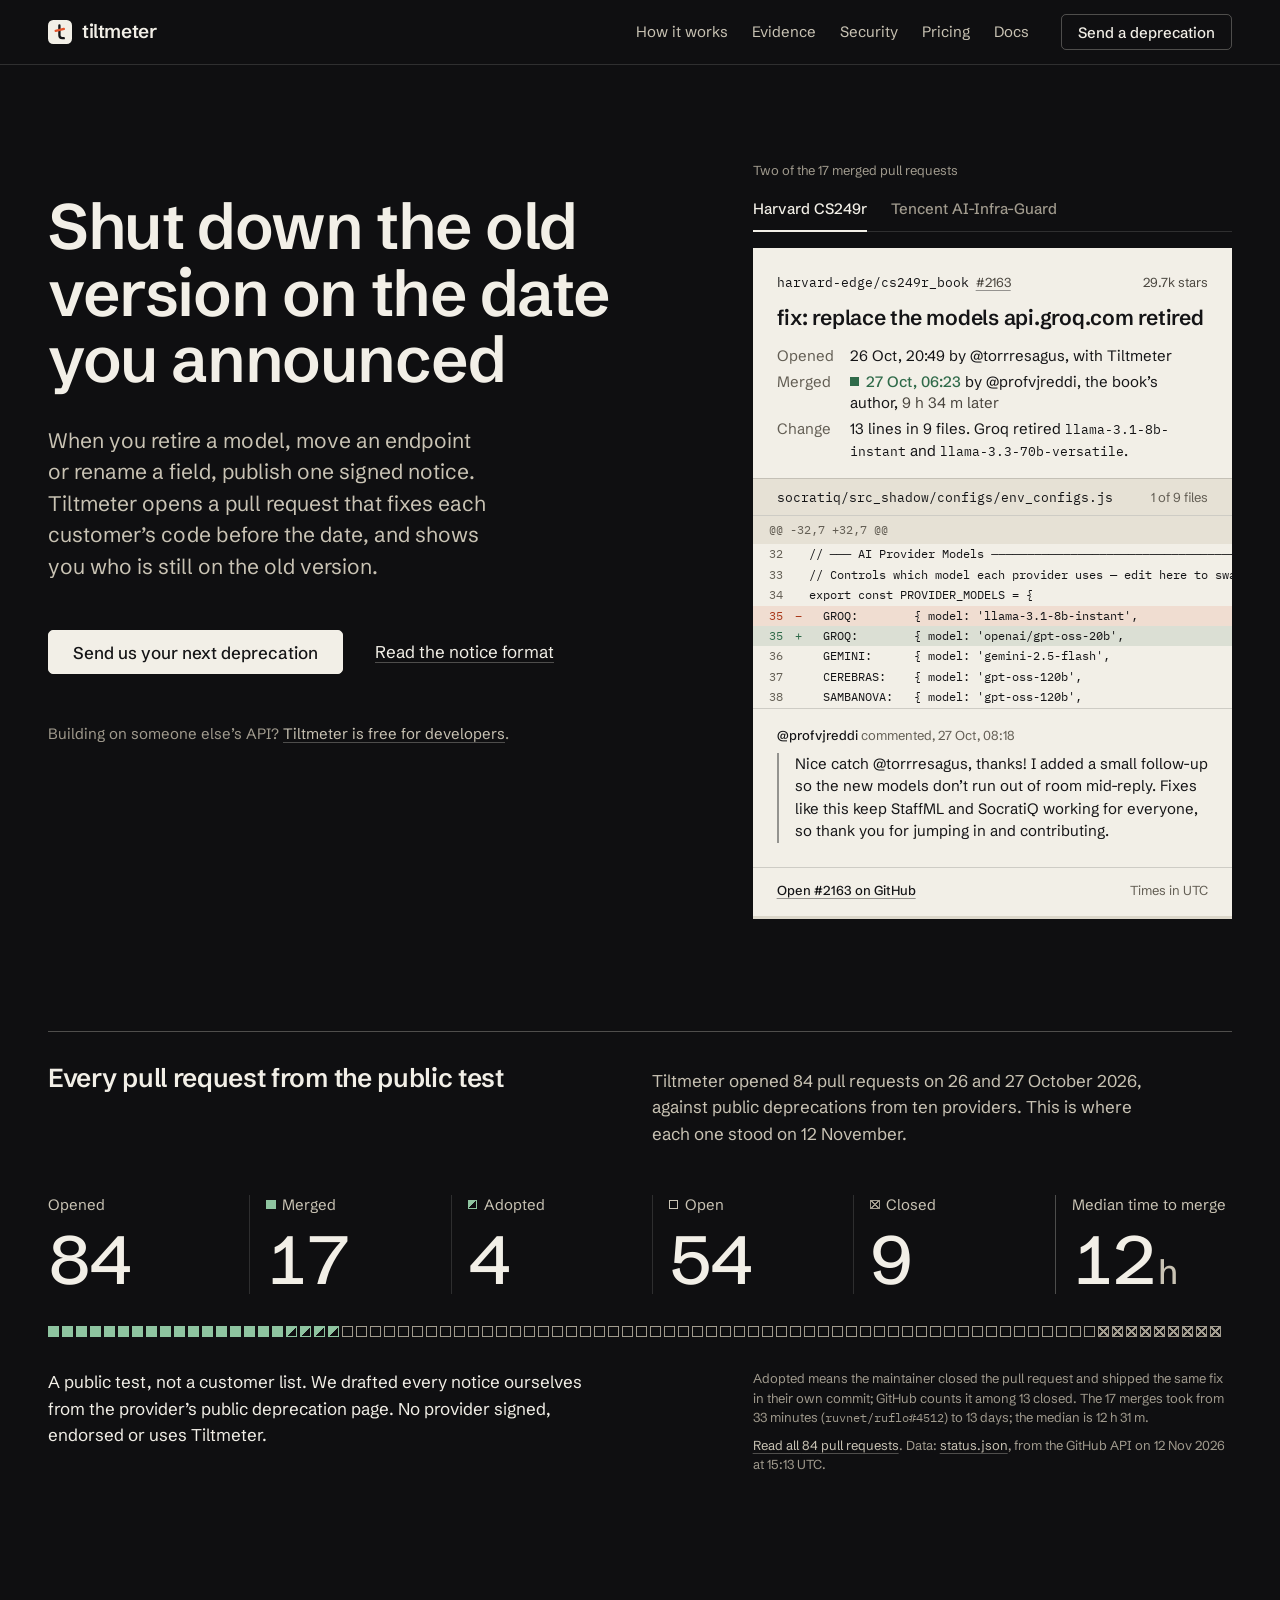
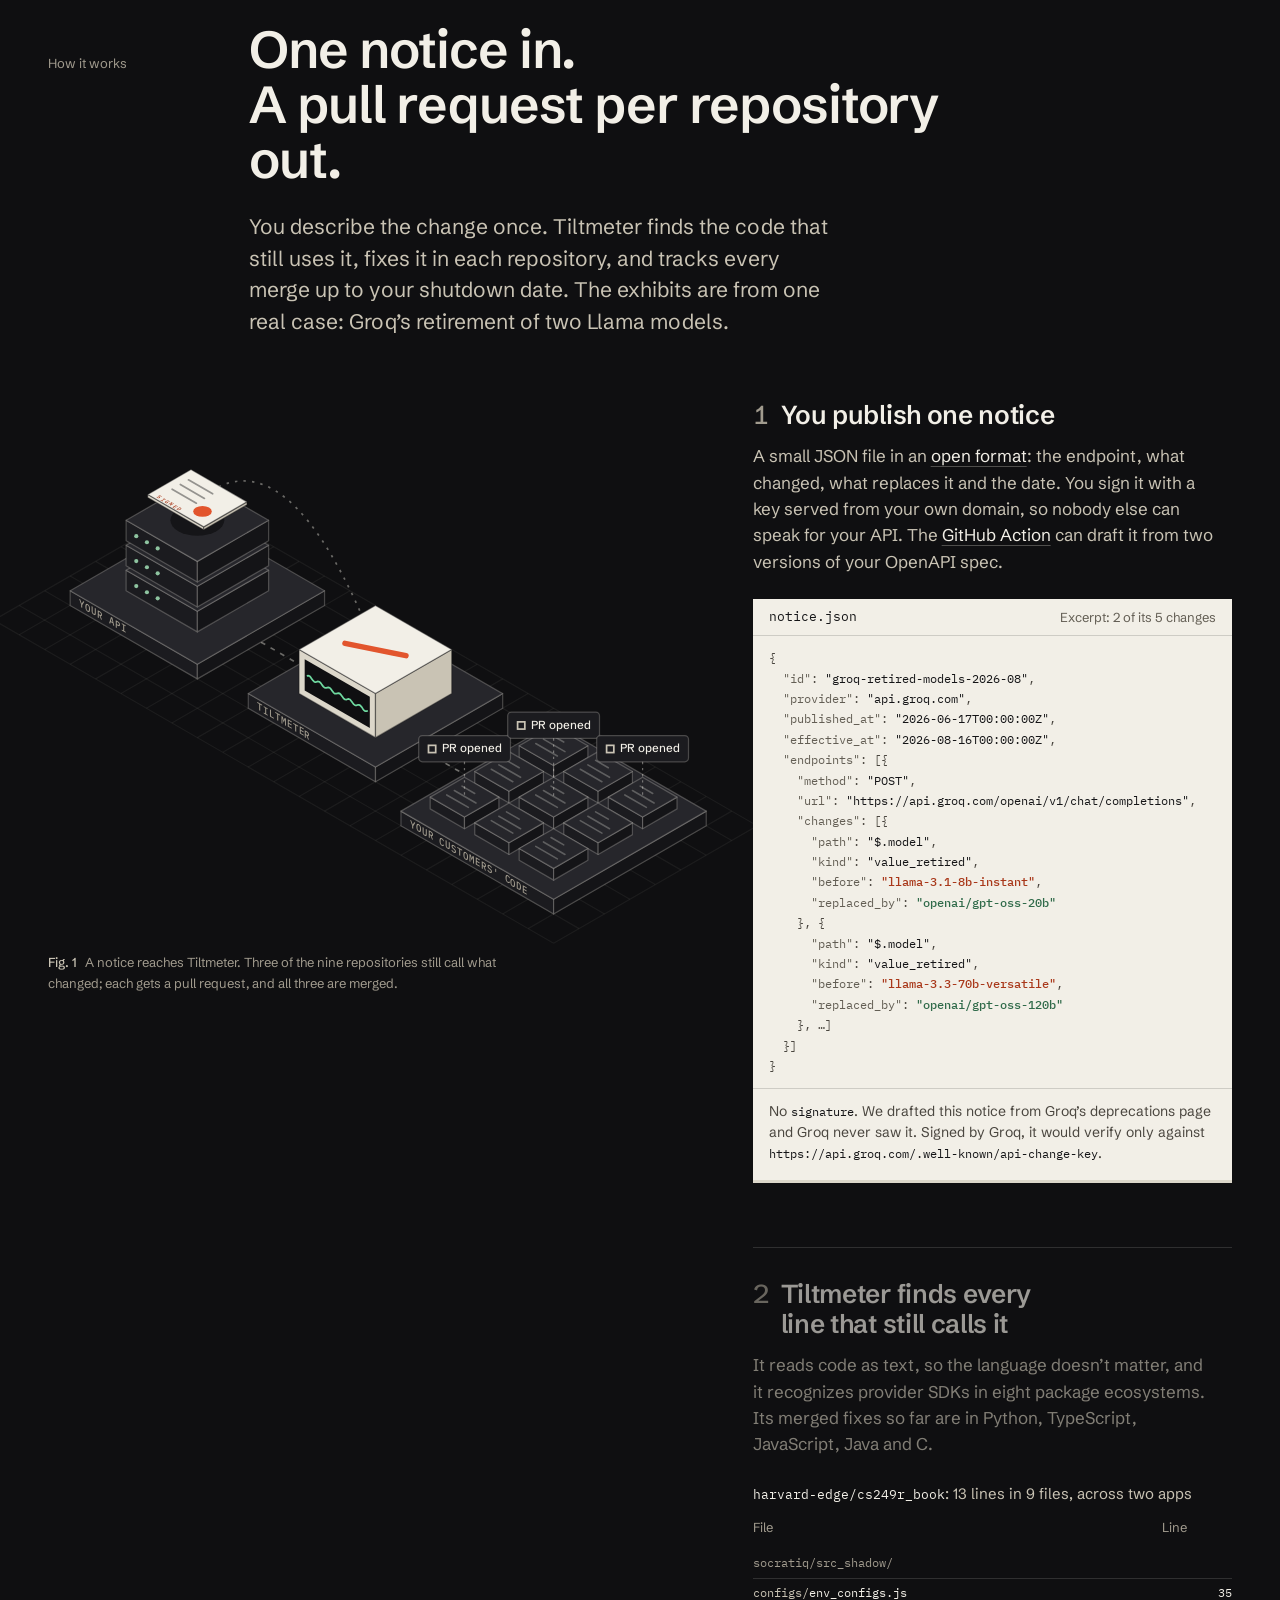
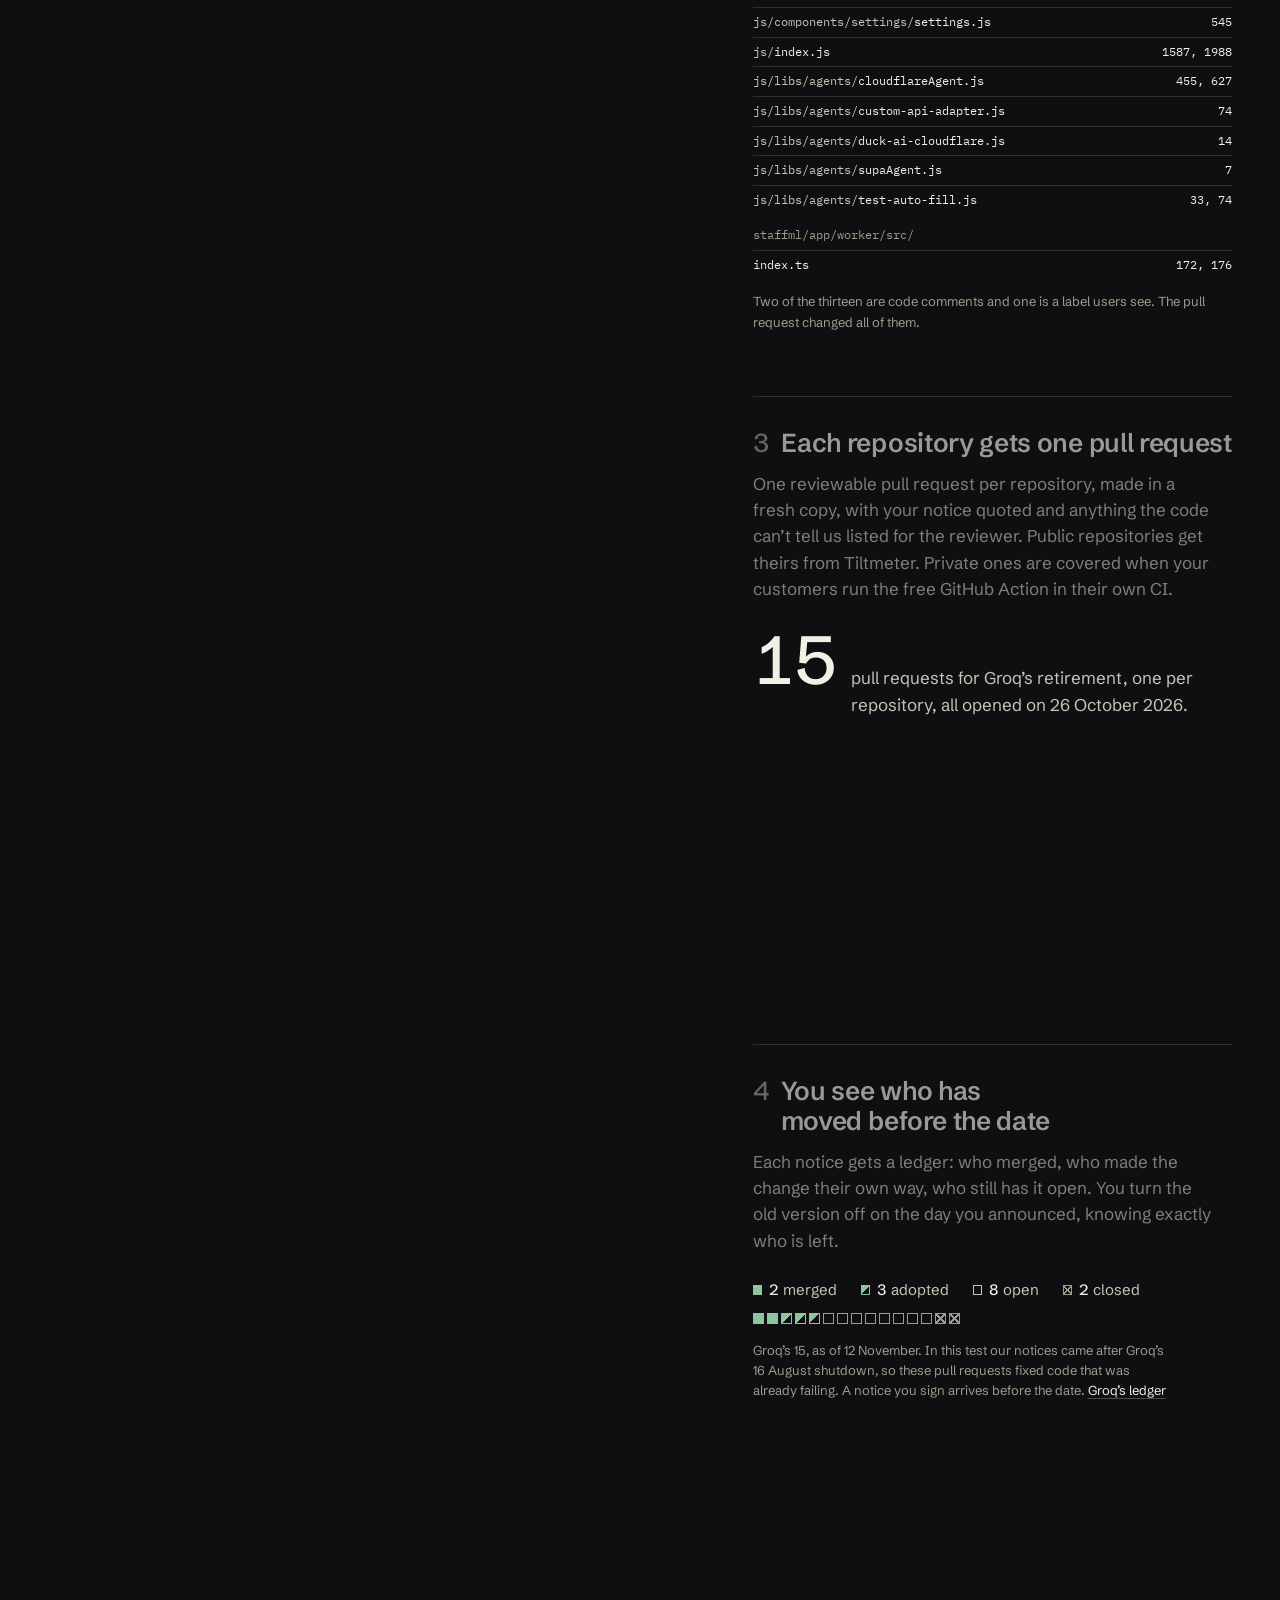
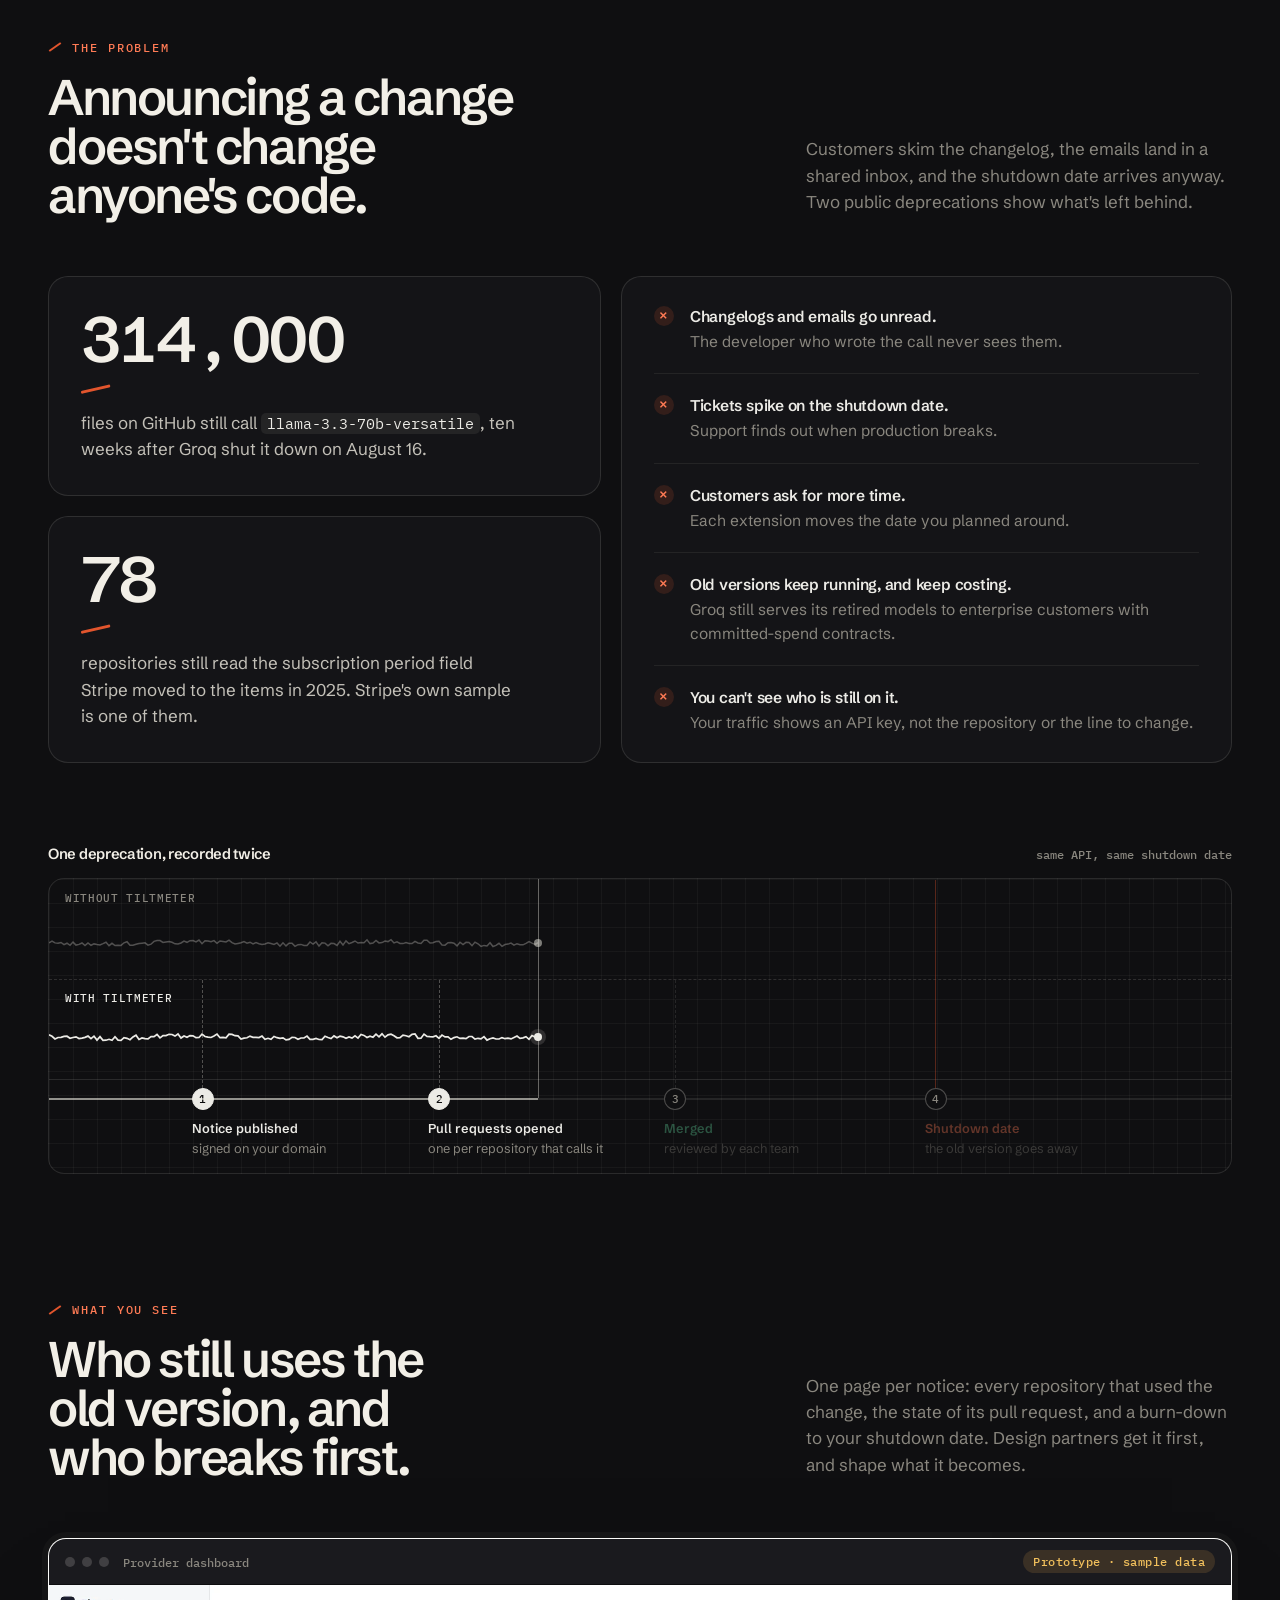
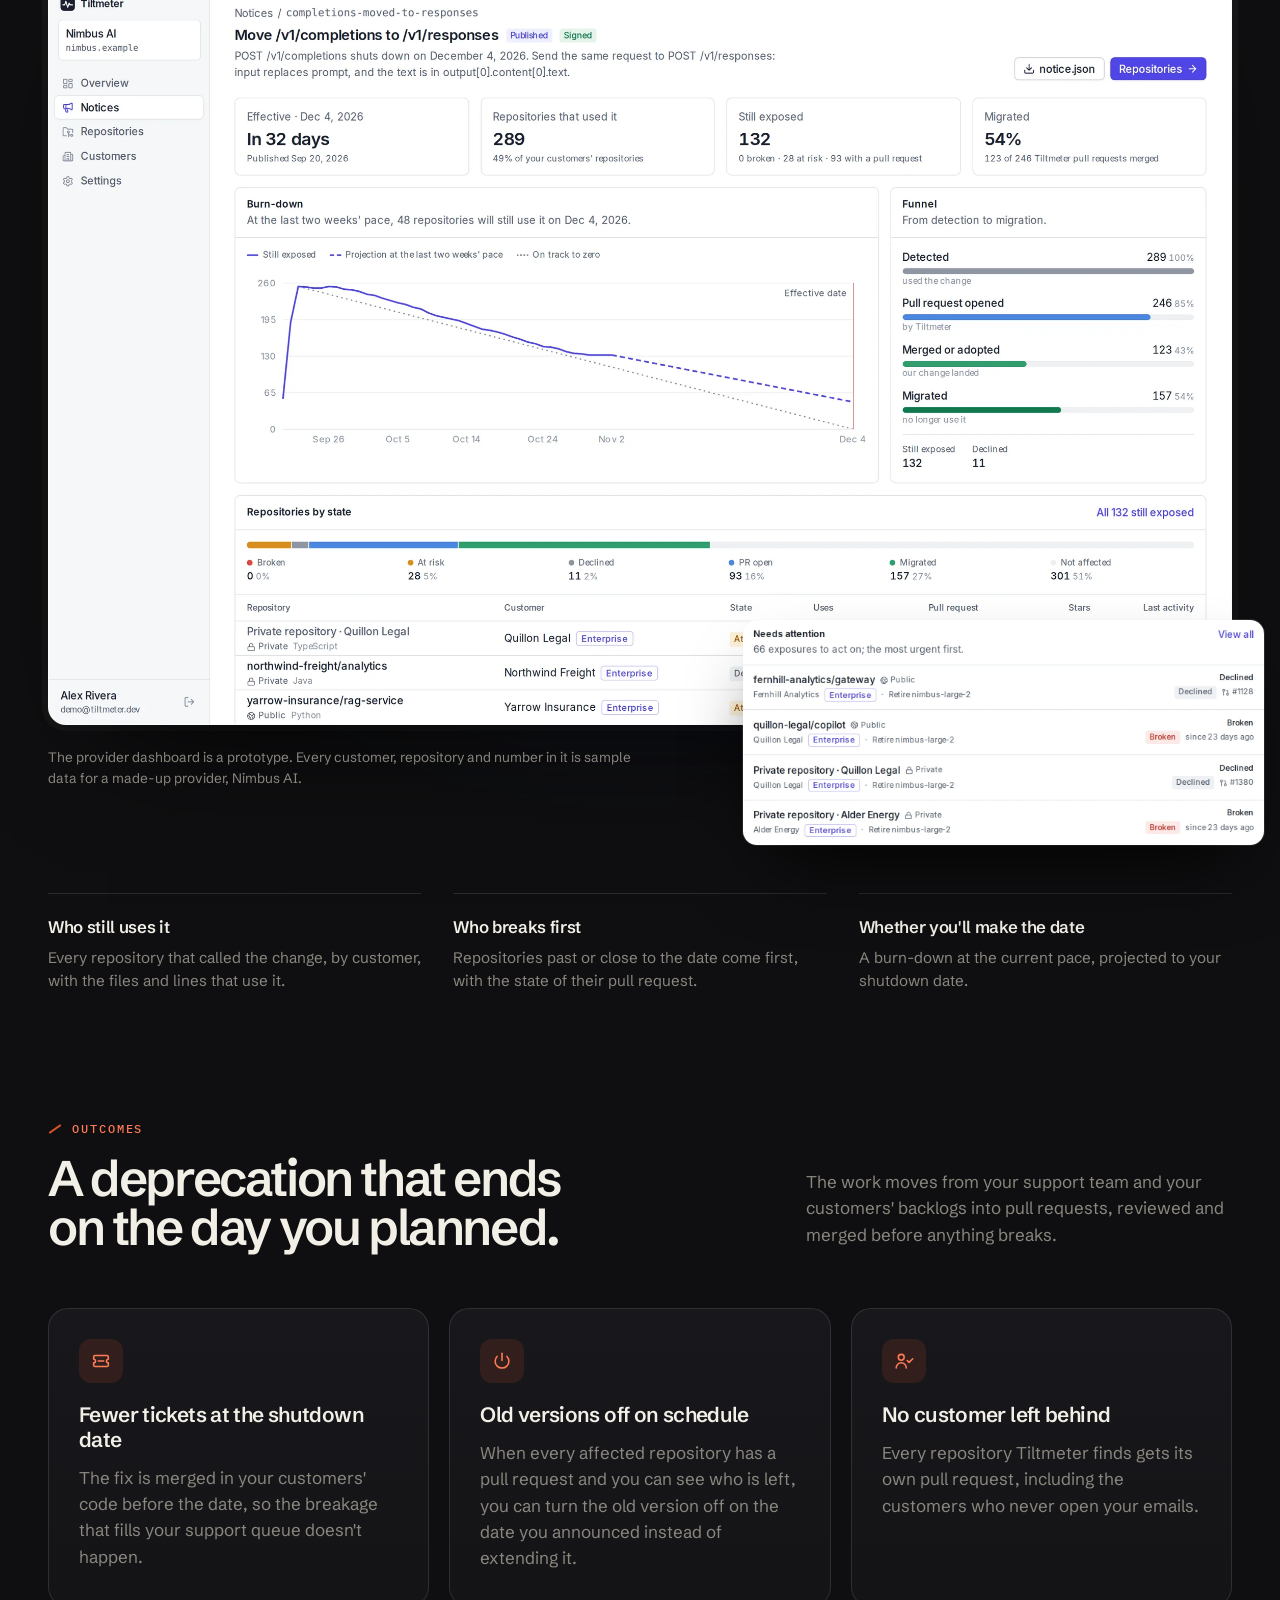
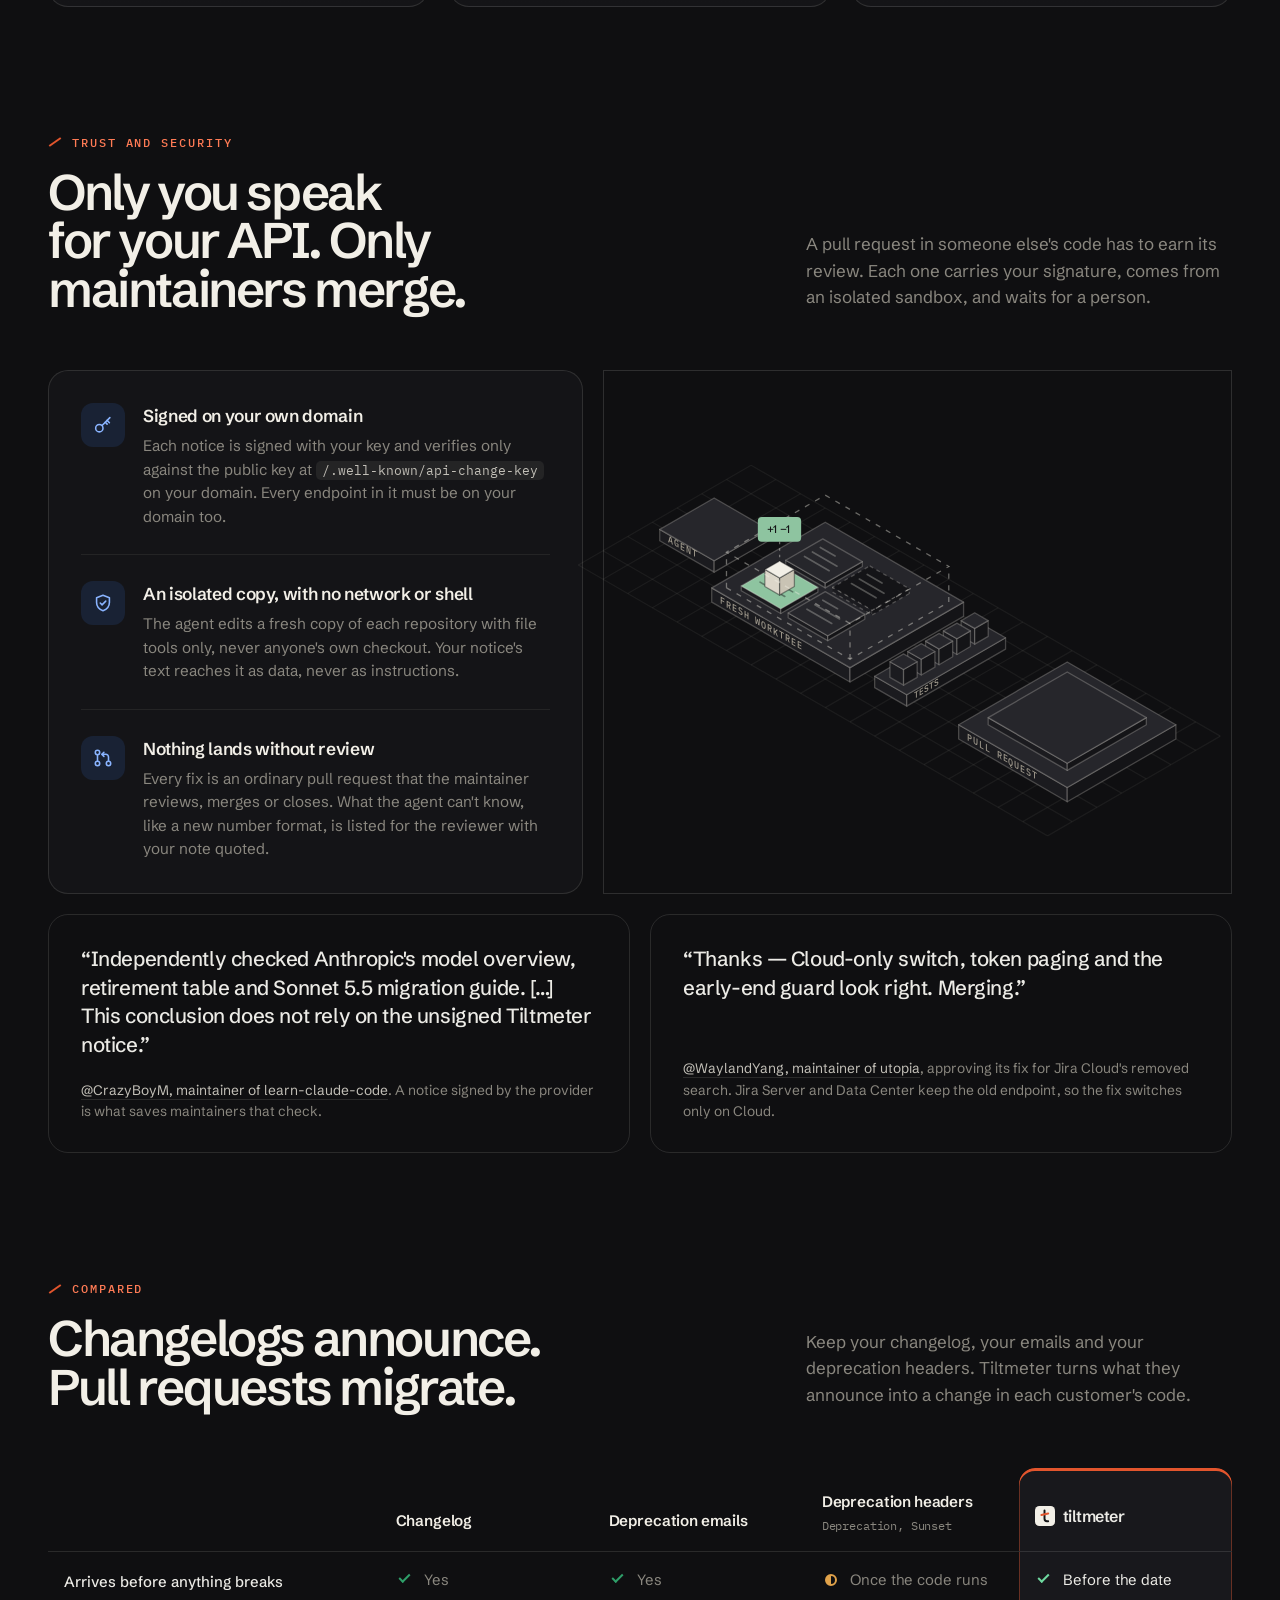
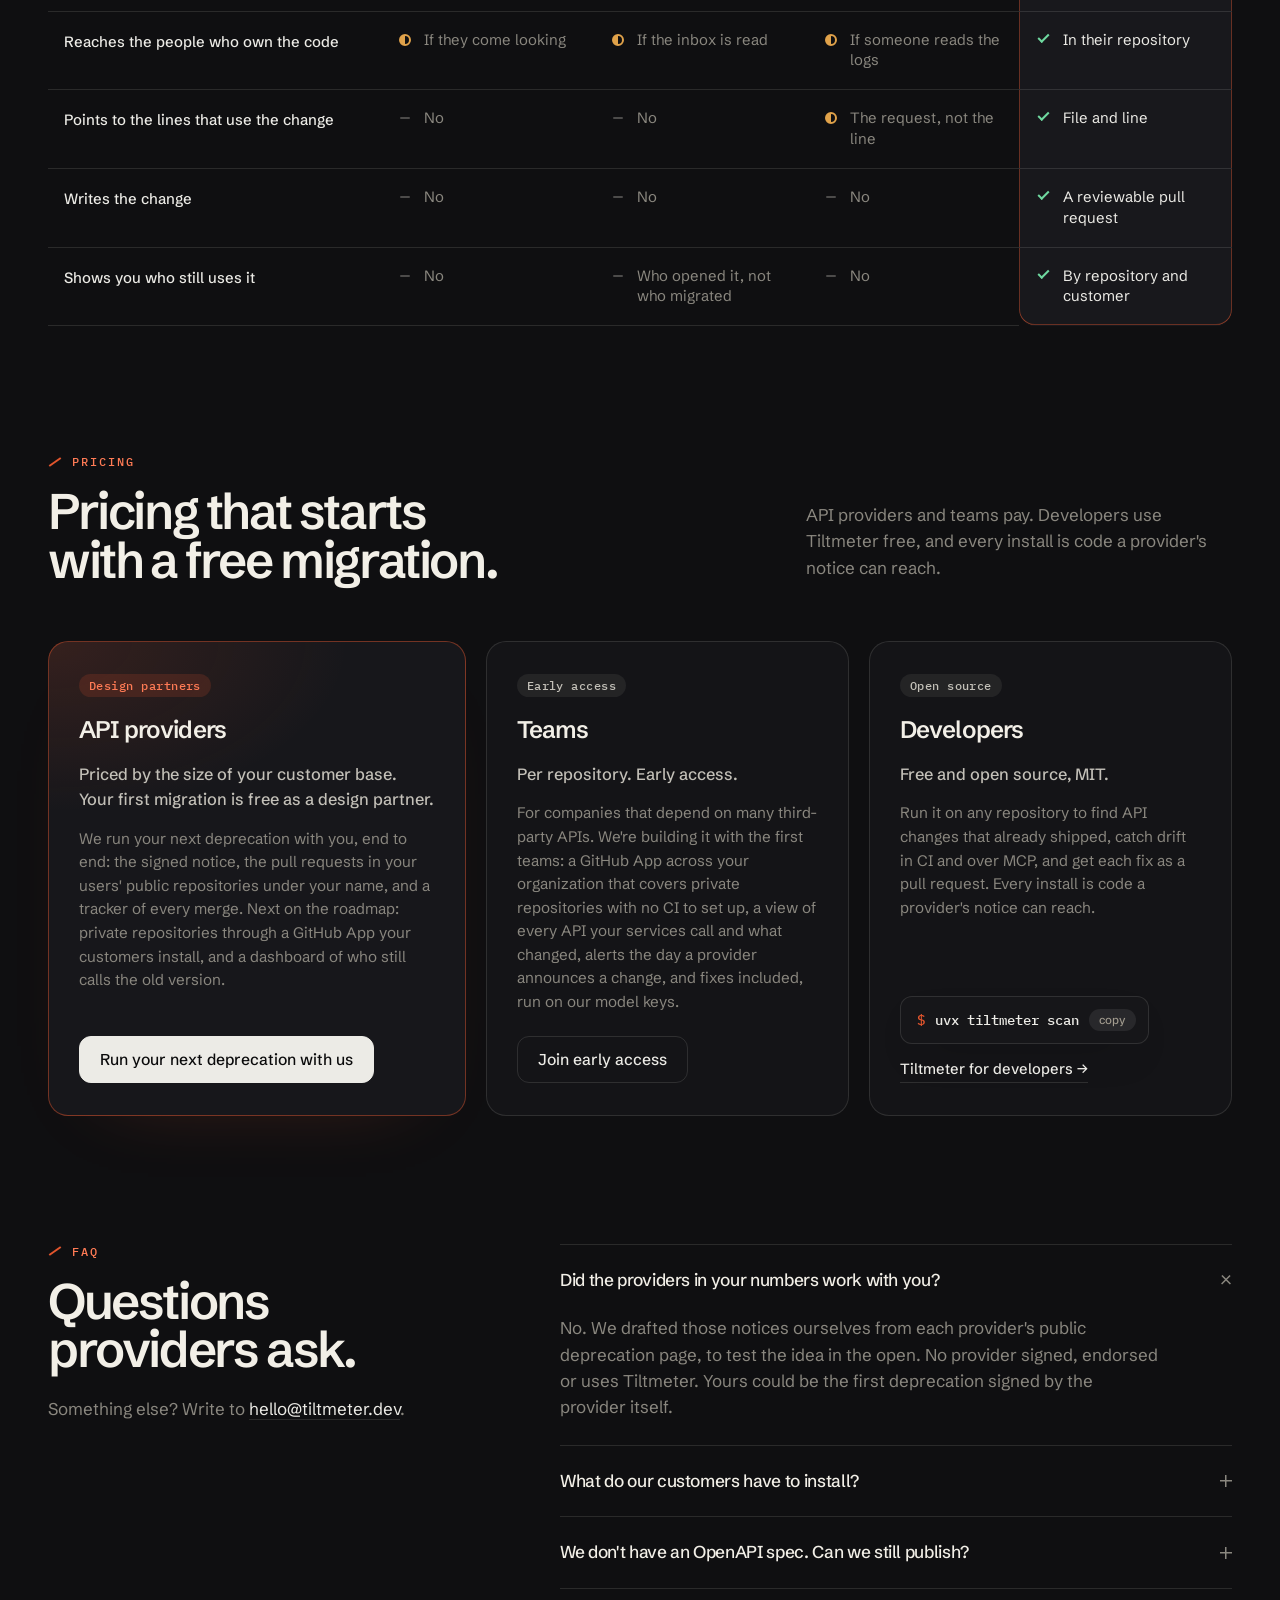
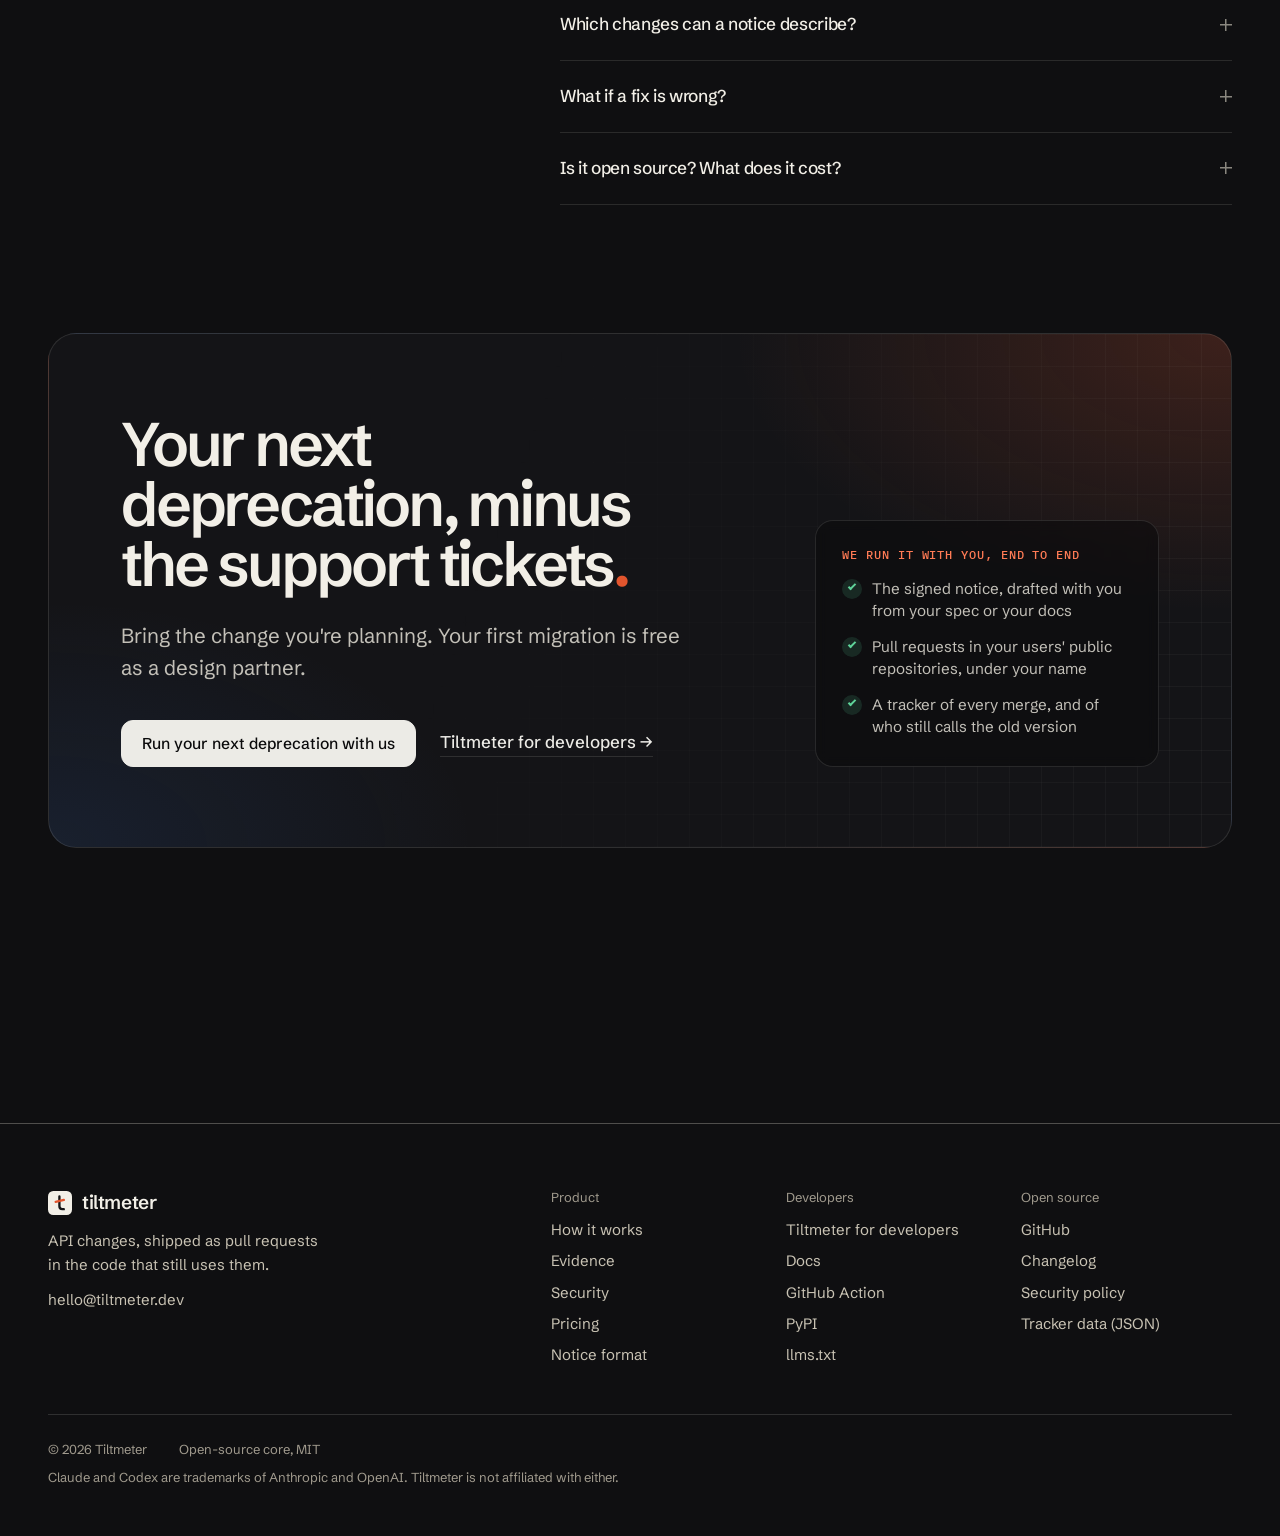
==== index.html @ e14feebd "Refresh the migration tracker" ====
<!doctype html>
<html lang="en">
<head>
  <meta charset="utf-8">
  <meta name="viewport" content="width=device-width, initial-scale=1">
  <meta name="color-scheme" content="dark">
  <title>Tiltmeter · Shut down old API versions on the date you announced</title>
  <meta name="description" content="When you retire a model, move an endpoint or rename a field, publish one signed notice. Tiltmeter opens a pull request that fixes each customer's code before your shutdown date, and shows you who still uses the old version.">
  <link rel="icon" href="favicon.svg" type="image/svg+xml">
  <link rel="canonical" href="https://tiltmeter.dev/">
  <meta property="og:type" content="website">
  <meta property="og:url" content="https://tiltmeter.dev/">
  <meta property="og:title" content="Tiltmeter: ship API changes without breaking your customers">
  <meta property="og:description" content="Every deprecation becomes pull requests in your customers' code. 84 opened in a week, 21 landed (17 merged as written, 4 adopted by their maintainers), in repositories with 1.33M GitHub stars.">
  <meta property="og:image" content="https://tiltmeter.dev/og.png">
  <meta property="og:image:width" content="1200">
  <meta property="og:image:height" content="630">
  <meta property="og:image:alt" content="Tiltmeter: ship API changes without breaking your customers">
  <meta name="twitter:card" content="summary_large_image">
  <meta name="twitter:title" content="Tiltmeter: ship API changes without breaking your customers">
  <meta name="twitter:description" content="Every deprecation becomes pull requests in your customers' code, before your shutdown date.">
  <meta name="twitter:image" content="https://tiltmeter.dev/og.png">
  <!-- shell:head:start -->
  <script>document.documentElement.classList.add("js")</script>
  <link rel="preload" href="/fonts/schibsted-grotesk-latin.woff2" as="font" type="font/woff2" crossorigin>
  <link rel="preload" href="/fonts/ibm-plex-mono-400-latin.woff2" as="font" type="font/woff2" crossorigin>
  <link rel="stylesheet" href="/styles.css">
  <link rel="stylesheet" href="/tokens.css">
  <link rel="stylesheet" href="/site.css">
  <link rel="stylesheet" href="/home.css">
  <script src="/site.js" defer></script>
  <!-- shell:head:end -->
  <link rel="alternate" type="text/plain" href="/llms.txt" title="llms.txt">
  <script type="application/ld+json">{"@context": "https://schema.org", "@type": "Organization", "name": "Tiltmeter", "url": "https://tiltmeter.dev/", "logo": "https://tiltmeter.dev/favicon.svg", "description": "Tiltmeter turns API deprecations into pull requests in the code that still uses what changed.", "sameAs": ["https://github.com/tiltmeter-dev/tiltmeter"]}</script>
</head>
<body>
  <!-- shell:nav:start -->
  <a class="skip-link" href="#main">Skip to content</a>
  <header class="site-nav">
    <div class="site-nav__in page">
      <a class="site-brand" href="/" aria-label="Tiltmeter, home"><svg viewBox="0 0 1024 1024" aria-hidden="true"><rect width="1024" height="1024" rx="224" fill="#f2efe7"/><path d="M487 230V651Q487 776 612 776H674" fill="none" stroke="#141416" stroke-width="100" stroke-linecap="round" stroke-linejoin="round"/><path d="M323 425H682" stroke="#e2552d" stroke-width="100" stroke-linecap="round" transform="rotate(-13 487 425)"/></svg><span aria-hidden="true">tiltmeter</span></a>
      <button class="site-nav__toggle" type="button" aria-expanded="false" aria-controls="site-menu">Menu</button>
      <nav class="site-nav__menu" id="site-menu" aria-label="Main">
        <ul class="site-nav__links">
          <li><a href="/#how">How it works</a></li>
          <li><a href="/migrations/">Evidence</a></li>
          <li><a href="/#security">Security</a></li>
          <li><a href="/#pricing">Pricing</a></li>
          <li><a href="https://github.com/tiltmeter-dev/tiltmeter/blob/main/docs/getting-started.md">Docs</a></li>
        </ul>
        <a class="button button--line site-nav__cta" href="mailto:hello@tiltmeter.dev?subject=Our%20next%20deprecation&amp;body=What%20is%20changing%20(endpoint%2C%20model%20or%20field)%3A%0D%0A%0D%0AWhen%20it%20takes%20effect%3A%0D%0A%0D%0ALink%20to%20the%20announcement%20or%20docs%3A%0D%0A">Send a deprecation</a>
      </nav>
    </div>
  </header>
  <!-- shell:nav:end -->

  <main id="main">
    <section class="lead page grid-12" aria-labelledby="lead-title">
      <div class="lead__text">
        <h1 id="lead-title">Shut down the old version on the date you announced</h1>
        <p class="lead__lede">When you retire a model, move an endpoint or rename a field, publish one signed notice. Tiltmeter opens a pull request that fixes each customer’s code before the date, and shows you who is still on the old version.</p>
        <div class="lead__actions">
          <a class="button button--solid" href="mailto:hello@tiltmeter.dev?subject=Our%20next%20deprecation&amp;body=What%20is%20changing%20(endpoint%2C%20model%20or%20field)%3A%0D%0A%0D%0AWhen%20it%20takes%20effect%3A%0D%0A%0D%0ALink%20to%20the%20announcement%20or%20docs%3A%0D%0A">Send us your next deprecation</a>
          <a class="link" href="https://github.com/tiltmeter-dev/tiltmeter/blob/main/docs/notice-spec.md">Read the notice format</a>
        </div>
        <p class="lead__aside">Building on someone else’s API? <a class="link" href="/developers/">Tiltmeter is free for developers</a>.</p>
      </div>

      <div class="lead__evidence cases" data-cases>
        <h2 class="cases__title" id="cases-title">Two of the <span data-tracker="merged">17</span> merged pull requests</h2>
        <div class="cases__tabs" role="tablist" aria-labelledby="cases-title" hidden>
          <button type="button" role="tab" id="tab-harvard" aria-controls="case-harvard" aria-selected="true">Harvard CS249r</button>
          <button type="button" role="tab" id="tab-tencent" aria-controls="case-tencent" aria-selected="false" tabindex="-1">Tencent AI-Infra-Guard</button>
        </div>

        <section class="record paper" id="case-harvard" aria-labelledby="case-harvard-title">
          <div class="record__head">
            <p class="record__repo"><span><code>harvard-edge/cs249r_book</code> <a class="link" href="https://github.com/harvard-edge/cs249r_book/pull/2163">#2163</a></span><span>29.7k stars</span></p>
            <h3 class="record__title" id="case-harvard-title">fix: replace the models api.groq.com retired</h3>
            <dl class="record__facts">
              <dt>Opened</dt>
              <dd><time datetime="2026-10-26T20:49:13Z">26 Oct, 20:49</time> by @torrresagus, with Tiltmeter</dd>
              <dt>Merged</dt>
              <dd><span class="merged"><span class="mark mark--merged" aria-hidden="true"></span><time datetime="2026-10-27T06:23:46Z">27 Oct, 06:23</time></span> by @profvjreddi, the book’s author, <span class="elapsed">9 h 34 m later</span></dd>
              <dt>Change</dt>
              <dd>13 lines in 9 files. Groq retired <code>llama-3.1-8b-instant</code> and <code>llama-3.3-70b-versatile</code>.</dd>
            </dl>
          </div>
          <p class="record__file"><code>socratiq/<wbr>src_shadow/<wbr>configs/<wbr>env_configs.js</code><span>1 of 9 files</span></p>
          <div class="diff-scroll" role="region" aria-label="Diff of env_configs.js in pull request 2163" tabindex="0">
            <table class="diff">
              <caption class="d-hunk">@@ -32,7 +32,7 @@</caption>
              <tbody>
                <tr class="d-ctx"><td class="d-ln">32</td><td class="d-code"><span class="d-mark" aria-hidden="true"> </span>// ─── AI Provider Models ───────────────────────────────────────────────────────</td></tr>
                <tr class="d-ctx"><td class="d-ln">33</td><td class="d-code"><span class="d-mark" aria-hidden="true"> </span>// Controls which model each provider uses — edit here to swap models globally</td></tr>
                <tr class="d-ctx"><td class="d-ln">34</td><td class="d-code"><span class="d-mark" aria-hidden="true"> </span>export const PROVIDER_MODELS = {</td></tr>
                <tr class="d-del"><td class="d-ln">35</td><td class="d-code"><span class="vh">Removed: </span><span class="d-mark" aria-hidden="true">−</span>  GROQ:        { model: &#x27;llama-3.1-8b-instant&#x27;,                              stream: true  },</td></tr>
                <tr class="d-add"><td class="d-ln">35</td><td class="d-code"><span class="vh">Added: </span><span class="d-mark" aria-hidden="true">+</span>  GROQ:        { model: &#x27;openai/gpt-oss-20b&#x27;,                                stream: true  },</td></tr>
                <tr class="d-ctx"><td class="d-ln">36</td><td class="d-code"><span class="d-mark" aria-hidden="true"> </span>  GEMINI:      { model: &#x27;gemini-2.5-flash&#x27;,                                  stream: true  },</td></tr>
                <tr class="d-ctx"><td class="d-ln">37</td><td class="d-code"><span class="d-mark" aria-hidden="true"> </span>  CEREBRAS:    { model: &#x27;gpt-oss-120b&#x27;,                                      stream: true  },</td></tr>
                <tr class="d-ctx"><td class="d-ln">38</td><td class="d-code"><span class="d-mark" aria-hidden="true"> </span>  SAMBANOVA:   { model: &#x27;gpt-oss-120b&#x27;,                                      stream: true  },</td></tr>
              </tbody>
            </table>
          </div>
          <div class="record__comment">
            <p class="record__who"><b>@profvjreddi</b> commented, <time datetime="2026-10-27T08:18:39Z">27 Oct, 08:18</time></p>
            <blockquote class="record__quote" cite="https://github.com/harvard-edge/cs249r_book/pull/2163#issuecomment-6437003343">
              <p>Nice catch @torrresagus, thanks! I added a small follow-up so the new models don’t run out of room mid-reply. Fixes like this keep StaffML and SocratiQ working for everyone, so thank you for jumping in and contributing.</p>
            </blockquote>
          </div>
          <p class="record__foot"><a class="link" href="https://github.com/harvard-edge/cs249r_book/pull/2163">Open #2163 on GitHub</a><span>Times in UTC</span></p>
        </section>

        <section class="record paper" id="case-tencent" aria-labelledby="case-tencent-title">
          <div class="record__head">
            <p class="record__repo"><span><code>Tencent/AI-Infra-Guard</code> <a class="link" href="https://github.com/Tencent/AI-Infra-Guard/pull/728">#728</a></span><span>7.2k stars</span></p>
            <h3 class="record__title" id="case-tencent-title">fix(agent-scan): move Hugging Face preset to router.huggingface.co/hf-inference</h3>
            <dl class="record__facts">
              <dt>Opened</dt>
              <dd><time datetime="2026-10-27T05:20:21Z">27 Oct, 05:20</time> by @torrresagus, with Tiltmeter</dd>
              <dt>Merged</dt>
              <dd><span class="merged"><span class="mark mark--merged" aria-hidden="true"></span><time datetime="2026-10-28T01:55:16Z">28 Oct, 01:55</time></span> by @boy-hack, after approving it, <span class="elapsed">20 h 34 m later</span></dd>
              <dt>Change</dt>
              <dd>2 lines in 2 files. Hugging Face moved serverless inference to <code>router.huggingface.co</code>.</dd>
            </dl>
          </div>
          <p class="record__file"><code>agent-scan/<wbr>providers.yaml</code><span>1 of 2 files</span></p>
          <div class="diff-scroll" role="region" aria-label="Diff of providers.yaml in pull request 728" tabindex="0">
            <table class="diff">
              <caption class="d-hunk">@@ -254,7 +254,7 @@</caption>
              <tbody>
                <tr class="d-ctx"><td class="d-ln">254</td><td class="d-code"><span class="d-mark" aria-hidden="true"> </span>    providers:</td></tr>
                <tr class="d-ctx"><td class="d-ln">255</td><td class="d-code"><span class="d-mark" aria-hidden="true"> </span>      huggingface:</td></tr>
                <tr class="d-ctx"><td class="d-ln">256</td><td class="d-code"><span class="d-mark" aria-hidden="true"> </span>        env_keys: [&quot;HF_API_TOKEN&quot;, &quot;HUGGINGFACE_API_KEY&quot;]</td></tr>
                <tr class="d-del"><td class="d-ln">257</td><td class="d-code"><span class="vh">Removed: </span><span class="d-mark" aria-hidden="true">−</span>        base_url: &quot;https://api-inference.huggingface.co&quot;</td></tr>
                <tr class="d-add"><td class="d-ln">257</td><td class="d-code"><span class="vh">Added: </span><span class="d-mark" aria-hidden="true">+</span>        base_url: &quot;https://router.huggingface.co/hf-inference&quot;</td></tr>
                <tr class="d-ctx"><td class="d-ln">258</td><td class="d-code"><span class="d-mark" aria-hidden="true"> </span>        endpoint: &quot;/models/{{model}}&quot;</td></tr>
                <tr class="d-ctx"><td class="d-ln">259</td><td class="d-code"><span class="d-mark" aria-hidden="true"> </span>        default_model: &quot;gpt2&quot;</td></tr>
                <tr class="d-ctx"><td class="d-ln">260</td><td class="d-code"><span class="d-mark" aria-hidden="true"> </span> </td></tr>
              </tbody>
            </table>
          </div>
          <div class="record__comment">
            <p class="record__who"><b>@boy-hack</b> approved these changes, <time datetime="2026-10-28T01:54:33Z">28 Oct, 01:54</time></p>
            <blockquote class="record__quote" cite="https://github.com/Tencent/AI-Infra-Guard/pull/728#pullrequestreview-5676830654">
              <p>Verified locally on top of latest main (<code>33768c58</code>) […] Only two references to the old URL exist in the repo, and both files are covered by this PR. Both YAML presets parse cleanly, and the agent-scan suite failure set is identical to the main baseline […]</p>
              <p>Thanks for the fix!</p>
            </blockquote>
          </div>
          <p class="record__foot"><a class="link" href="https://github.com/Tencent/AI-Infra-Guard/pull/728">Open #728 on GitHub</a><span>Times in UTC</span></p>
        </section>
      </div>
    </section>

    <section class="ledger page" aria-labelledby="ledger-title">
      <div class="ledger__rule">
        <div class="ledger__head grid-12">
          <h2 id="ledger-title">Every pull request from the public test</h2>
          <p>Tiltmeter opened 84 pull requests on 26 and 27 October 2026, against public deprecations from ten providers. This is where each one stood on <span data-tracker="as-of">12 November</span>.</p>
        </div>
        <dl class="ledger__figures grid-12">
          <div class="ledger__total"><dt>Opened</dt><dd data-tracker="opened">84</dd></div>
          <div><dt><span class="mark mark--merged" aria-hidden="true"></span>Merged</dt><dd data-tracker="merged">17</dd></div>
          <div><dt><span class="mark mark--adopted" aria-hidden="true"></span>Adopted</dt><dd data-tracker="adopted">4</dd></div>
          <div><dt><span class="mark mark--open" aria-hidden="true"></span>Open</dt><dd data-tracker="open">54</dd></div>
          <div><dt><span class="mark mark--closed" aria-hidden="true"></span>Closed</dt><dd data-tracker="closed">9</dd></div>
          <div class="ledger__median"><dt>Median time to merge</dt><dd><span data-tracker="median">12</span><span class="unit" data-tracker="median-unit">h</span></dd></div>
        </dl>
        <div class="units" aria-hidden="true" data-tracker="units"><i class="mark mark--merged"></i><i class="mark mark--merged"></i><i class="mark mark--merged"></i><i class="mark mark--merged"></i><i class="mark mark--merged"></i><i class="mark mark--merged"></i><i class="mark mark--merged"></i><i class="mark mark--merged"></i><i class="mark mark--merged"></i><i class="mark mark--merged"></i><i class="mark mark--merged"></i><i class="mark mark--merged"></i><i class="mark mark--merged"></i><i class="mark mark--merged"></i><i class="mark mark--merged"></i><i class="mark mark--merged"></i><i class="mark mark--merged"></i><i class="mark mark--adopted"></i><i class="mark mark--adopted"></i><i class="mark mark--adopted"></i><i class="mark mark--adopted"></i><i class="mark mark--open"></i><i class="mark mark--open"></i><i class="mark mark--open"></i><i class="mark mark--open"></i><i class="mark mark--open"></i><i class="mark mark--open"></i><i class="mark mark--open"></i><i class="mark mark--open"></i><i class="mark mark--open"></i><i class="mark mark--open"></i><i class="mark mark--open"></i><i class="mark mark--open"></i><i class="mark mark--open"></i><i class="mark mark--open"></i><i class="mark mark--open"></i><i class="mark mark--open"></i><i class="mark mark--open"></i><i class="mark mark--open"></i><i class="mark mark--open"></i><i class="mark mark--open"></i><i class="mark mark--open"></i><i class="mark mark--open"></i><i class="mark mark--open"></i><i class="mark mark--open"></i><i class="mark mark--open"></i><i class="mark mark--open"></i><i class="mark mark--open"></i><i class="mark mark--open"></i><i class="mark mark--open"></i><i class="mark mark--open"></i><i class="mark mark--open"></i><i class="mark mark--open"></i><i class="mark mark--open"></i><i class="mark mark--open"></i><i class="mark mark--open"></i><i class="mark mark--open"></i><i class="mark mark--open"></i><i class="mark mark--open"></i><i class="mark mark--open"></i><i class="mark mark--open"></i><i class="mark mark--open"></i><i class="mark mark--open"></i><i class="mark mark--open"></i><i class="mark mark--open"></i><i class="mark mark--open"></i><i class="mark mark--open"></i><i class="mark mark--open"></i><i class="mark mark--open"></i><i class="mark mark--open"></i><i class="mark mark--open"></i><i class="mark mark--open"></i><i class="mark mark--open"></i><i class="mark mark--open"></i><i class="mark mark--open"></i><i class="mark mark--closed"></i><i class="mark mark--closed"></i><i class="mark mark--closed"></i><i class="mark mark--closed"></i><i class="mark mark--closed"></i><i class="mark mark--closed"></i><i class="mark mark--closed"></i><i class="mark mark--closed"></i><i class="mark mark--closed"></i></div>
        <div class="ledger__notes grid-12">
          <p class="ledger__disclosure">A public test, not a customer list. We drafted every notice ourselves from the provider’s public deprecation page. No provider signed, endorsed or uses Tiltmeter.</p>
          <div class="ledger__fine">
            <p>Adopted means the maintainer closed the pull request and shipped the same fix in their own commit; GitHub counts it among <span data-tracker="closed-all">13</span> closed. The <span data-tracker="merged">17</span> merges took from <span data-tracker="fastest">33 minutes</span> (<code data-tracker="fastest-pr">ruvnet/ruflo#4512</code>) to <span data-tracker="slowest">13 days</span>; the median is <span data-tracker="median-long">12 h 31 m</span>.</p>
            <p><a class="link" href="/migrations/">Read all <span data-tracker="opened">84</span> pull requests</a>. Data: <a class="link" href="/migrations/status.json">status.json</a>, from the GitHub API on <span data-tracker="as-of-long">12 Nov 2026 at 15:13 UTC</span>.</p>
          </div>
        </div>
      </div>
    </section>

    <section class="how page" id="how" aria-labelledby="how-title">
      <header class="section-head grid-12">
        <p class="section-head__label">How it works</p>
        <h2 id="how-title">One notice in.<br> A pull request per repository out.</h2>
        <p class="section-head__intro">You describe the change once. Tiltmeter finds the code that still uses it, fixes it in each repository, and tracks every merge up to your shutdown date. The exhibits are from one real case: Groq’s retirement of two Llama models.</p>
      </header>
      <div class="sequence grid-12" data-sequence>
        <figure class="sequence__fig">
          <!-- iso:provider-wide:start --><svg class="iso-svg iso-wide" viewBox="-122 -107 556 437" role="img" aria-label="A provider publishes a signed notice. Tiltmeter scans its customers&#x27; repositories, finds the three that still call what changed, and opens a pull request in each; all three are merged."><g class="floor"><polyline class="grid" points="0.0,-24.0 -166.3,72.0"/><polyline class="grid" points="20.8,-12.0 -145.5,84.0"/><polyline class="grid" points="41.6,0.0 -124.7,96.0"/><polyline class="grid" points="62.4,12.0 -103.9,108.0"/><polyline class="grid" points="83.1,24.0 -83.1,120.0"/><polyline class="grid" points="103.9,36.0 -62.4,132.0"/><polyline class="grid" points="124.7,48.0 -41.6,144.0"/><polyline class="grid" points="145.5,60.0 -20.8,156.0"/><polyline class="grid" points="166.3,72.0 0.0,168.0"/><polyline class="grid" points="187.1,84.0 20.8,180.0"/><polyline class="grid" points="207.8,96.0 41.6,192.0"/><polyline class="grid" points="228.6,108.0 62.4,204.0"/><polyline class="grid" points="249.4,120.0 83.1,216.0"/><polyline class="grid" points="270.2,132.0 103.9,228.0"/><polyline class="grid" points="291.0,144.0 124.7,240.0"/><polyline class="grid" points="311.8,156.0 145.5,252.0"/><polyline class="grid" points="332.6,168.0 166.3,264.0"/><polyline class="grid" points="353.3,180.0 187.1,276.0"/><polyline class="grid" points="374.1,192.0 207.8,288.0"/><polyline class="grid" points="394.9,204.0 228.6,300.0"/><polyline class="grid" points="415.7,216.0 249.4,312.0"/><polyline class="grid" points="436.5,228.0 270.2,324.0"/><polyline class="grid" points="457.3,240.0 291.0,336.0"/><polyline class="grid" points="0.0,-24.0 457.3,240.0"/><polyline class="grid" points="-20.8,-12.0 436.5,252.0"/><polyline class="grid" points="-41.6,0.0 415.7,264.0"/><polyline class="grid" points="-62.4,12.0 394.9,276.0"/><polyline class="grid" points="-83.1,24.0 374.1,288.0"/><polyline class="grid" points="-103.9,36.0 353.3,300.0"/><polyline class="grid" points="-124.7,48.0 332.6,312.0"/><polyline class="grid" points="-145.5,60.0 311.8,324.0"/><polyline class="grid" points="-166.3,72.0 291.0,336.0"/></g><polyline class="path" points="52.0,90.0 93.5,114.0"/><polyline class="path" points="187.1,180.0 228.6,204.0"/><g class="slab"><polygon class="fl" points="-103.9,60.0 0.0,120.0 0.0,108.0 -103.9,48.0" fill="#1b1b1f"/><polygon class="fr" points="103.9,60.0 0.0,120.0 0.0,108.0 103.9,48.0" fill="#141417"/><polygon class="ft" points="0.0,-12.0 103.9,48.0 0.0,108.0 -103.9,48.0" fill="#26262b"/></g><text class="it lab" transform="matrix(0.8660,0.5000,0.0000,1.0000,-96.6,60.8)" font-size="8.5" text-anchor="start">YOUR API</text><g class="server"><polygon class="fl" points="-58.2,48.0 0.0,81.6 0.0,64.8 -58.2,31.2" fill="#1b1b1f"/><polygon class="fr" points="58.2,48.0 0.0,81.6 0.0,64.8 58.2,31.2" fill="#141417"/><polygon class="ft" points="0.0,-2.4 58.2,31.2 0.0,64.8 -58.2,31.2" fill="#26262b"/></g><circle class="led" cx="-49.9" cy="44.2" r="1.7"/><circle class="led" cx="-41.2" cy="49.2" r="1.7"/><circle class="led" cx="-32.4" cy="54.2" r="1.7"/><g class="server"><polygon class="fl" points="-58.2,27.6 0.0,61.2 0.0,44.4 -58.2,10.8" fill="#1b1b1f"/><polygon class="fr" points="58.2,27.6 0.0,61.2 0.0,44.4 58.2,10.8" fill="#141417"/><polygon class="ft" points="0.0,-22.8 58.2,10.8 0.0,44.4 -58.2,10.8" fill="#26262b"/></g><circle class="led" cx="-49.9" cy="23.8" r="1.7"/><circle class="led" cx="-41.2" cy="28.8" r="1.7"/><circle class="led" cx="-32.4" cy="33.8" r="1.7"/><g class="server"><polygon class="fl" points="-58.2,7.2 0.0,40.8 0.0,24.0 -58.2,-9.6" fill="#1b1b1f"/><polygon class="fr" points="58.2,7.2 0.0,40.8 0.0,24.0 58.2,-9.6" fill="#141417"/><polygon class="ft" points="0.0,-43.2 58.2,-9.6 0.0,24.0 -58.2,-9.6" fill="#26262b"/></g><circle class="led" cx="-49.9" cy="3.4" r="1.7"/><circle class="led" cx="-41.2" cy="8.4" r="1.7"/><circle class="led" cx="-32.4" cy="13.4" r="1.7"/><ellipse class="shadow" cx="0.0" cy="-9.6" rx="22.0" ry="12.7"/><path class="trail" d="M0.0,-25.2 Q72.7,-89.2 145.5,94.8"/><g class="slab"><polygon class="fl" points="41.6,144.0 145.5,204.0 145.5,192.0 41.6,132.0" fill="#1b1b1f"/><polygon class="fr" points="249.4,144.0 145.5,204.0 145.5,192.0 249.4,132.0" fill="#141417"/><polygon class="ft" points="145.5,72.0 249.4,132.0 145.5,192.0 41.6,132.0" fill="#26262b"/></g><text class="it lab" transform="matrix(0.8660,0.5000,0.0000,1.0000,48.8,144.8)" font-size="8.5" text-anchor="start">TILTMETER</text><g class="device"><polygon class="fl" points="83.1,132.0 145.5,168.0 145.5,132.0 83.1,96.0" fill="#dcd7ca"/><polygon class="fr" points="207.8,132.0 145.5,168.0 145.5,132.0 207.8,96.0" fill="#c9c3b4"/><polygon class="ft" points="145.5,60.0 207.8,96.0 145.5,132.0 83.1,96.0" fill="#f2efe7"/></g><polygon class="screen" points="87.7,129.4 140.9,160.1 140.9,134.6 87.7,103.9"/><polyline class="wave calm" points="89.4,117.6 90.4,117.3 91.5,117.6 92.5,118.6 93.5,120.0 94.6,121.5 95.6,122.4 96.6,122.6 97.7,122.3 98.7,122.1 99.8,122.4 100.8,123.4 101.8,124.9 102.9,126.3 103.9,127.2 105.0,127.4 106.0,127.1 107.0,126.9 108.1,127.2 109.1,128.3 110.2,129.8 111.2,131.2 112.2,132.0 113.3,132.1 114.3,131.8 115.4,131.6 116.4,132.0 117.4,133.1 118.5,134.6 119.5,136.0 120.6,136.8 121.6,136.9 122.6,136.6 123.7,136.4 124.7,136.8 125.7,138.0 126.8,139.5 127.8,140.8 128.9,141.6 129.9,141.6 130.9,141.3 132.0,141.2 133.0,141.6 134.1,142.8 135.1,144.3 136.1,145.7 137.2,146.4 138.2,146.4 139.3,146.0"/><polyline class="wave quake" points="89.4,117.6 90.4,117.3 91.5,117.6 92.5,118.6 93.5,120.0 94.6,121.5 95.6,122.4 96.6,122.6 97.7,122.3 98.7,122.1 99.8,122.4 100.8,123.4 101.8,124.9 102.9,126.3 103.9,127.2 105.0,127.4 106.0,127.1 107.0,126.9 108.1,127.2 109.1,128.2 110.2,129.8 111.2,132.0 112.2,134.1 113.3,134.4 114.3,131.0 115.4,125.6 116.4,123.6 117.4,128.2 118.5,135.9 119.5,140.4 120.6,140.1 121.6,137.9 122.6,136.4 123.7,136.1 124.7,136.7 125.7,137.9 126.8,139.5 127.8,140.8 128.9,141.6 129.9,141.6 130.9,141.3 132.0,141.2 133.0,141.6 134.1,142.8 135.1,144.3 136.1,145.7 137.2,146.4 138.2,146.4 139.3,146.0"/><g class="needle"><polyline class="needle-l" points="120.6,91.0 170.4,101.0"/></g><ellipse class="pulse p1" cx="145.5" cy="96.0" rx="37.0" ry="21.4"/><ellipse class="pulse p2" cx="145.5" cy="96.0" rx="37.0" ry="21.4"/><g class="slab"><polygon class="fl" points="166.3,240.0 291.0,312.0 291.0,300.0 166.3,228.0" fill="#1b1b1f"/><polygon class="fr" points="415.7,240.0 291.0,312.0 291.0,300.0 415.7,228.0" fill="#141417"/><polygon class="ft" points="291.0,156.0 415.7,228.0 291.0,300.0 166.3,228.0" fill="#26262b"/></g><text class="it lab" transform="matrix(0.8660,0.5000,0.0000,1.0000,173.6,240.8)" font-size="8.5" text-anchor="start">YOUR CUSTOMERS&#x27; CODE</text><g class="tile" data-at="0.17"><polygon class="fl" points="262.9,184.2 291.0,200.4 291.0,190.8 262.9,174.6" fill="#1b1b1f"/><polygon class="fr" points="319.0,184.2 291.0,200.4 291.0,190.8 319.0,174.6" fill="#141417"/><polygon class="ft tt" points="291.0,158.4 319.0,174.6 291.0,190.8 262.9,174.6" fill="#26262b"/><polyline class="glyph" points="288.9,165.6 299.3,171.6"/><polyline class="glyph" points="282.7,169.2 300.3,179.4"/><polyline class="glyph" points="276.4,172.8 294.1,183.0"/></g><g class="tile" data-at="0.17"><polygon class="fl" points="226.6,205.2 254.6,221.4 254.6,211.8 226.6,195.6" fill="#1b1b1f"/><polygon class="fr" points="282.7,205.2 254.6,221.4 254.6,211.8 282.7,195.6" fill="#141417"/><polygon class="ft tt" points="254.6,179.4 282.7,195.6 254.6,211.8 226.6,195.6" fill="#26262b"/><polyline class="glyph" points="252.5,186.6 262.9,192.6"/><polyline class="glyph" points="246.3,190.2 264.0,200.4"/><polyline class="glyph" points="240.1,193.8 257.7,204.0"/></g><g class="tile" data-at="0.49"><polygon class="fl" points="299.3,205.2 327.4,221.4 327.4,211.8 299.3,195.6" fill="#1b1b1f"/><polygon class="fr" points="355.4,205.2 327.4,221.4 327.4,211.8 355.4,195.6" fill="#141417"/><polygon class="ft tt" points="327.4,179.4 355.4,195.6 327.4,211.8 299.3,195.6" fill="#26262b"/><polyline class="glyph" points="325.3,186.6 335.7,192.6"/><polyline class="glyph" points="319.0,190.2 336.7,200.4"/><polyline class="glyph" points="312.8,193.8 330.5,204.0"/></g><g class="tile hit h-a" data-at="0.17"><polygon class="fl" points="190.2,226.2 218.2,242.4 218.2,232.8 190.2,216.6" fill="#1b1b1f"/><polygon class="fr" points="246.3,226.2 218.2,242.4 218.2,232.8 246.3,216.6" fill="#141417"/><polygon class="ft tt" points="218.2,200.4 246.3,216.6 218.2,232.8 190.2,216.6" fill="#26262b"/><polyline class="glyph" points="216.2,207.6 226.6,213.6"/><polyline class="glyph" points="209.9,211.2 227.6,221.4"/><polyline class="glyph" points="203.7,214.8 221.4,225.0"/></g><g class="tile hit h-b" data-at="0.49"><polygon class="fl" points="262.9,226.2 291.0,242.4 291.0,232.8 262.9,216.6" fill="#1b1b1f"/><polygon class="fr" points="319.0,226.2 291.0,242.4 291.0,232.8 319.0,216.6" fill="#141417"/><polygon class="ft tt" points="291.0,200.4 319.0,216.6 291.0,232.8 262.9,216.6" fill="#26262b"/><polyline class="glyph" points="288.9,207.6 299.3,213.6"/><polyline class="glyph" points="282.7,211.2 300.3,221.4"/><polyline class="glyph" points="276.4,214.8 294.1,225.0"/></g><g class="tile hit h-c" data-at="0.80"><polygon class="fl" points="335.7,226.2 363.7,242.4 363.7,232.8 335.7,216.6" fill="#1b1b1f"/><polygon class="fr" points="391.8,226.2 363.7,242.4 363.7,232.8 391.8,216.6" fill="#141417"/><polygon class="ft tt" points="363.7,200.4 391.8,216.6 363.7,232.8 335.7,216.6" fill="#26262b"/><polyline class="glyph" points="361.7,207.6 372.0,213.6"/><polyline class="glyph" points="355.4,211.2 373.1,221.4"/><polyline class="glyph" points="349.2,214.8 366.8,225.0"/></g><g class="tile" data-at="0.49"><polygon class="fl" points="226.6,247.2 254.6,263.4 254.6,253.8 226.6,237.6" fill="#1b1b1f"/><polygon class="fr" points="282.7,247.2 254.6,263.4 254.6,253.8 282.7,237.6" fill="#141417"/><polygon class="ft tt" points="254.6,221.4 282.7,237.6 254.6,253.8 226.6,237.6" fill="#26262b"/><polyline class="glyph" points="252.5,228.6 262.9,234.6"/><polyline class="glyph" points="246.3,232.2 264.0,242.4"/><polyline class="glyph" points="240.1,235.8 257.7,246.0"/></g><g class="tile" data-at="0.80"><polygon class="fl" points="299.3,247.2 327.4,263.4 327.4,253.8 299.3,237.6" fill="#1b1b1f"/><polygon class="fr" points="355.4,247.2 327.4,263.4 327.4,253.8 355.4,237.6" fill="#141417"/><polygon class="ft tt" points="327.4,221.4 355.4,237.6 327.4,253.8 299.3,237.6" fill="#26262b"/><polyline class="glyph" points="325.3,228.6 335.7,234.6"/><polyline class="glyph" points="319.0,232.2 336.7,242.4"/><polyline class="glyph" points="312.8,235.8 330.5,246.0"/></g><g class="tile" data-at="0.80"><polygon class="fl" points="262.9,268.2 291.0,284.4 291.0,274.8 262.9,258.6" fill="#1b1b1f"/><polygon class="fr" points="319.0,268.2 291.0,284.4 291.0,274.8 319.0,258.6" fill="#141417"/><polygon class="ft tt" points="291.0,242.4 319.0,258.6 291.0,274.8 262.9,258.6" fill="#26262b"/><polyline class="glyph" points="288.9,249.6 299.3,255.6"/><polyline class="glyph" points="282.7,253.2 300.3,263.4"/><polyline class="glyph" points="276.4,256.8 294.1,267.0"/></g><g class="beam" data-dx="116.4" data-dy="67.2"><polygon class="curtain" points="291.0,160.8 174.6,228.0 174.6,184.8 291.0,117.6"/><polyline class="curtain-edge" points="291.0,117.6 174.6,184.8"/><polygon class="curtain-floor" points="286.8,148.3 295.1,153.1 178.7,220.3 170.4,215.5"/></g><g class="mv fixer f-a" transform="translate(166.3,144.0)" data-path="166.3,144.0 191.2,174.0 228.6,184.8 252.9,191.6 218.2,211.7"><g class="in"><g class="sheet"><polygon class="fl" points="-16.6,-1.2 2.1,9.6 2.1,8.6 -16.6,-2.2" fill="#dcd7ca"/><polygon class="fr" points="16.6,1.2 2.1,9.6 2.1,8.6 16.6,0.2" fill="#c9c3b4"/><polygon class="ft" points="-2.1,-10.6 16.6,0.2 2.1,8.6 -16.6,-2.2" fill="#f2efe7"/></g><polyline class="ink-line" points="-3.1,-7.0 2.5,-3.7"/><polyline class="ink-line" points="-7.1,-4.6 1.1,0.1"/></g></g><g class="mv fixer f-b" transform="translate(166.3,144.0)" data-path="166.3,144.0 191.2,174.0 228.6,184.8 289.3,212.6 291.0,211.7"><g class="in"><g class="sheet"><polygon class="fl" points="-16.6,-1.2 2.1,9.6 2.1,8.6 -16.6,-2.2" fill="#dcd7ca"/><polygon class="fr" points="16.6,1.2 2.1,9.6 2.1,8.6 16.6,0.2" fill="#c9c3b4"/><polygon class="ft" points="-2.1,-10.6 16.6,0.2 2.1,8.6 -16.6,-2.2" fill="#f2efe7"/></g><polyline class="ink-line" points="-3.1,-7.0 2.5,-3.7"/><polyline class="ink-line" points="-7.1,-4.6 1.1,0.1"/></g></g><g class="mv fixer f-c" transform="translate(166.3,144.0)" data-path="166.3,144.0 191.2,174.0 228.6,184.8 325.7,233.6 363.7,211.7"><g class="in"><g class="sheet"><polygon class="fl" points="-16.6,-1.2 2.1,9.6 2.1,8.6 -16.6,-2.2" fill="#dcd7ca"/><polygon class="fr" points="16.6,1.2 2.1,9.6 2.1,8.6 16.6,0.2" fill="#c9c3b4"/><polygon class="ft" points="-2.1,-10.6 16.6,0.2 2.1,8.6 -16.6,-2.2" fill="#f2efe7"/></g><polyline class="ink-line" points="-3.1,-7.0 2.5,-3.7"/><polyline class="ink-line" points="-7.1,-4.6 1.1,0.1"/></g></g><g class="bb multi prb prb-a"><rect class="plate" x="180.8" y="166.3" width="75.0" height="21.4" rx="3"/><line class="stem" x1="218.2" y1="187.7" x2="218.2" y2="216.5"/><g class="s0"><rect class="status open" x="188.8" y="174.3" width="5.9" height="5.9"/><text x="199.5" y="180.1" font-size="9.5"><tspan x="199.5" dy="0.0">PR opened</tspan></text></g><g class="s1"><rect class="status merged" x="195.7" y="174.3" width="5.9" height="5.9"/><text x="206.3" y="180.1" font-size="9.5"><tspan x="206.3" dy="0.0">Merged</tspan></text></g></g><g class="bb multi prb prb-b"><rect class="plate" x="253.5" y="147.1" width="75.0" height="21.4" rx="3"/><line class="stem" x1="291.0" y1="168.5" x2="291.0" y2="216.5"/><g class="s0"><rect class="status open" x="261.6" y="155.1" width="5.9" height="5.9"/><text x="272.2" y="160.9" font-size="9.5"><tspan x="272.2" dy="0.0">PR opened</tspan></text></g><g class="s1"><rect class="status merged" x="268.5" y="155.1" width="5.9" height="5.9"/><text x="279.1" y="160.9" font-size="9.5"><tspan x="279.1" dy="0.0">Merged</tspan></text></g></g><g class="bb multi prb prb-c"><rect class="plate" x="326.2" y="166.3" width="75.0" height="21.4" rx="3"/><line class="stem" x1="363.7" y1="187.7" x2="363.7" y2="216.5"/><g class="s0"><rect class="status open" x="334.3" y="174.3" width="5.9" height="5.9"/><text x="345.0" y="180.1" font-size="9.5"><tspan x="345.0" dy="0.0">PR opened</tspan></text></g><g class="s1"><rect class="status merged" x="341.2" y="174.3" width="5.9" height="5.9"/><text x="351.8" y="180.1" font-size="9.5"><tspan x="351.8" dy="0.0">Merged</tspan></text></g></g><g class="mv notice" transform="translate(0.0,-25.2)" data-arc="0.0,-25.2 72.7,-89.2 145.5,94.8"><g class="in"><g class="sheet"><polygon class="fl" points="-40.5,-3.0 5.2,23.4 5.2,21.0 -40.5,-5.4" fill="#dcd7ca"/><polygon class="fr" points="40.5,3.0 5.2,23.4 5.2,21.0 40.5,0.6" fill="#c9c3b4"/><polygon class="ft" points="-5.2,-25.8 40.5,0.6 5.2,21.0 -40.5,-5.4" fill="#f2efe7"/></g><polyline class="ink-line" points="-7.3,-17.4 12.5,-6.0"/><polyline class="ink-line" points="-13.9,-13.6 5.8,-2.2"/><polyline class="ink-line" points="-20.6,-9.7 -0.8,1.7"/><ellipse class="seal" cx="4.2" cy="8.4" rx="7.6" ry="4.4"/><text class="it seal-t" transform="matrix(0.8660,0.5000,-0.8660,0.5000,-33.9,-3.2)" font-size="4.6" text-anchor="start">SIGNED</text></g></g></svg><!-- iso:provider-wide:end -->
          <!-- iso:provider-tall:start --><svg class="iso-svg iso-tall" viewBox="-154 -107 422 431" role="img" aria-label="A provider publishes a signed notice. Tiltmeter scans its customers&#x27; repositories, finds the three that still call what changed, and opens a pull request in each; all three are merged."><g class="floor"><polyline class="grid" points="0.0,-24.0 -145.5,60.0"/><polyline class="grid" points="20.8,-12.0 -124.7,72.0"/><polyline class="grid" points="41.6,0.0 -103.9,84.0"/><polyline class="grid" points="62.4,12.0 -83.1,96.0"/><polyline class="grid" points="83.1,24.0 -62.4,108.0"/><polyline class="grid" points="103.9,36.0 -41.6,120.0"/><polyline class="grid" points="124.7,48.0 -20.8,132.0"/><polyline class="grid" points="145.5,60.0 0.0,144.0"/><polyline class="grid" points="166.3,72.0 20.8,156.0"/><polyline class="grid" points="187.1,84.0 41.6,168.0"/><polyline class="grid" points="207.8,96.0 62.4,180.0"/><polyline class="grid" points="228.6,108.0 83.1,192.0"/><polyline class="grid" points="249.4,120.0 103.9,204.0"/><polyline class="grid" points="270.2,132.0 124.7,216.0"/><polyline class="grid" points="291.0,144.0 145.5,228.0"/><polyline class="grid" points="0.0,-24.0 291.0,144.0"/><polyline class="grid" points="-20.8,-12.0 270.2,156.0"/><polyline class="grid" points="-41.6,0.0 249.4,168.0"/><polyline class="grid" points="-62.4,12.0 228.6,180.0"/><polyline class="grid" points="-83.1,24.0 207.8,192.0"/><polyline class="grid" points="-103.9,36.0 187.1,204.0"/><polyline class="grid" points="-124.7,48.0 166.3,216.0"/><polyline class="grid" points="-145.5,60.0 145.5,228.0"/><polyline class="grid" points="-20.8,132.0 -187.1,228.0"/><polyline class="grid" points="0.0,144.0 -166.3,240.0"/><polyline class="grid" points="20.8,156.0 -145.5,252.0"/><polyline class="grid" points="41.6,168.0 -124.7,264.0"/><polyline class="grid" points="62.4,180.0 -103.9,276.0"/><polyline class="grid" points="83.1,192.0 -83.1,288.0"/><polyline class="grid" points="103.9,204.0 -62.4,300.0"/><polyline class="grid" points="124.7,216.0 -41.6,312.0"/><polyline class="grid" points="145.5,228.0 -20.8,324.0"/><polyline class="grid" points="-20.8,132.0 145.5,228.0"/><polyline class="grid" points="-41.6,144.0 124.7,240.0"/><polyline class="grid" points="-62.4,156.0 103.9,252.0"/><polyline class="grid" points="-83.1,168.0 83.1,264.0"/><polyline class="grid" points="-103.9,180.0 62.4,276.0"/><polyline class="grid" points="-124.7,192.0 41.6,288.0"/><polyline class="grid" points="-145.5,204.0 20.8,300.0"/><polyline class="grid" points="-166.3,216.0 0.0,312.0"/><polyline class="grid" points="-187.1,228.0 -20.8,324.0"/></g><polyline class="path" points="52.0,90.0 93.5,114.0"/><polyline class="path" points="108.1,182.4 66.5,206.4"/><g class="slab"><polygon class="fl" points="-103.9,60.0 0.0,120.0 0.0,108.0 -103.9,48.0" fill="#1b1b1f"/><polygon class="fr" points="103.9,60.0 0.0,120.0 0.0,108.0 103.9,48.0" fill="#141417"/><polygon class="ft" points="0.0,-12.0 103.9,48.0 0.0,108.0 -103.9,48.0" fill="#26262b"/></g><text class="it lab" transform="matrix(0.8660,0.5000,0.0000,1.0000,-96.6,60.8)" font-size="13" text-anchor="start">YOUR API</text><g class="server"><polygon class="fl" points="-58.2,48.0 0.0,81.6 0.0,64.8 -58.2,31.2" fill="#1b1b1f"/><polygon class="fr" points="58.2,48.0 0.0,81.6 0.0,64.8 58.2,31.2" fill="#141417"/><polygon class="ft" points="0.0,-2.4 58.2,31.2 0.0,64.8 -58.2,31.2" fill="#26262b"/></g><circle class="led" cx="-49.9" cy="44.2" r="1.7"/><circle class="led" cx="-41.2" cy="49.2" r="1.7"/><circle class="led" cx="-32.4" cy="54.2" r="1.7"/><g class="server"><polygon class="fl" points="-58.2,27.6 0.0,61.2 0.0,44.4 -58.2,10.8" fill="#1b1b1f"/><polygon class="fr" points="58.2,27.6 0.0,61.2 0.0,44.4 58.2,10.8" fill="#141417"/><polygon class="ft" points="0.0,-22.8 58.2,10.8 0.0,44.4 -58.2,10.8" fill="#26262b"/></g><circle class="led" cx="-49.9" cy="23.8" r="1.7"/><circle class="led" cx="-41.2" cy="28.8" r="1.7"/><circle class="led" cx="-32.4" cy="33.8" r="1.7"/><g class="server"><polygon class="fl" points="-58.2,7.2 0.0,40.8 0.0,24.0 -58.2,-9.6" fill="#1b1b1f"/><polygon class="fr" points="58.2,7.2 0.0,40.8 0.0,24.0 58.2,-9.6" fill="#141417"/><polygon class="ft" points="0.0,-43.2 58.2,-9.6 0.0,24.0 -58.2,-9.6" fill="#26262b"/></g><circle class="led" cx="-49.9" cy="3.4" r="1.7"/><circle class="led" cx="-41.2" cy="8.4" r="1.7"/><circle class="led" cx="-32.4" cy="13.4" r="1.7"/><ellipse class="shadow" cx="0.0" cy="-9.6" rx="22.0" ry="12.7"/><path class="trail" d="M0.0,-25.2 Q72.7,-89.2 145.5,94.8"/><g class="slab"><polygon class="fl" points="41.6,144.0 145.5,204.0 145.5,192.0 41.6,132.0" fill="#1b1b1f"/><polygon class="fr" points="249.4,144.0 145.5,204.0 145.5,192.0 249.4,132.0" fill="#141417"/><polygon class="ft" points="145.5,72.0 249.4,132.0 145.5,192.0 41.6,132.0" fill="#26262b"/></g><text class="it lab" transform="matrix(0.8660,-0.5000,0.0000,1.0000,151.7,197.5)" font-size="12.219999999999999" text-anchor="start">TILTMETER</text><g class="device"><polygon class="fl" points="83.1,132.0 145.5,168.0 145.5,132.0 83.1,96.0" fill="#dcd7ca"/><polygon class="fr" points="207.8,132.0 145.5,168.0 145.5,132.0 207.8,96.0" fill="#c9c3b4"/><polygon class="ft" points="145.5,60.0 207.8,96.0 145.5,132.0 83.1,96.0" fill="#f2efe7"/></g><polygon class="screen" points="87.7,129.4 140.9,160.1 140.9,134.6 87.7,103.9"/><polyline class="wave calm" points="89.4,117.6 90.4,117.3 91.5,117.6 92.5,118.6 93.5,120.0 94.6,121.5 95.6,122.4 96.6,122.6 97.7,122.3 98.7,122.1 99.8,122.4 100.8,123.4 101.8,124.9 102.9,126.3 103.9,127.2 105.0,127.4 106.0,127.1 107.0,126.9 108.1,127.2 109.1,128.3 110.2,129.8 111.2,131.2 112.2,132.0 113.3,132.1 114.3,131.8 115.4,131.6 116.4,132.0 117.4,133.1 118.5,134.6 119.5,136.0 120.6,136.8 121.6,136.9 122.6,136.6 123.7,136.4 124.7,136.8 125.7,138.0 126.8,139.5 127.8,140.8 128.9,141.6 129.9,141.6 130.9,141.3 132.0,141.2 133.0,141.6 134.1,142.8 135.1,144.3 136.1,145.7 137.2,146.4 138.2,146.4 139.3,146.0"/><polyline class="wave quake" points="89.4,117.6 90.4,117.3 91.5,117.6 92.5,118.6 93.5,120.0 94.6,121.5 95.6,122.4 96.6,122.6 97.7,122.3 98.7,122.1 99.8,122.4 100.8,123.4 101.8,124.9 102.9,126.3 103.9,127.2 105.0,127.4 106.0,127.1 107.0,126.9 108.1,127.2 109.1,128.2 110.2,129.8 111.2,132.0 112.2,134.1 113.3,134.4 114.3,131.0 115.4,125.6 116.4,123.6 117.4,128.2 118.5,135.9 119.5,140.4 120.6,140.1 121.6,137.9 122.6,136.4 123.7,136.1 124.7,136.7 125.7,137.9 126.8,139.5 127.8,140.8 128.9,141.6 129.9,141.6 130.9,141.3 132.0,141.2 133.0,141.6 134.1,142.8 135.1,144.3 136.1,145.7 137.2,146.4 138.2,146.4 139.3,146.0"/><g class="needle"><polyline class="needle-l" points="120.6,91.0 170.4,101.0"/></g><ellipse class="pulse p1" cx="145.5" cy="96.0" rx="37.0" ry="21.4"/><ellipse class="pulse p2" cx="145.5" cy="96.0" rx="37.0" ry="21.4"/><g class="slab"><polygon class="fl" points="-135.1,234.0 -10.4,306.0 -10.4,294.0 -135.1,222.0" fill="#1b1b1f"/><polygon class="fr" points="114.3,234.0 -10.4,306.0 -10.4,294.0 114.3,222.0" fill="#141417"/><polygon class="ft" points="-10.4,150.0 114.3,222.0 -10.4,294.0 -135.1,222.0" fill="#26262b"/></g><text class="it lab" transform="matrix(0.8660,0.5000,0.0000,1.0000,-127.8,234.8)" font-size="13" text-anchor="start">CUSTOMERS&#x27; CODE</text><g class="tile" data-at="0.17"><polygon class="fl" points="-38.5,178.2 -10.4,194.4 -10.4,184.8 -38.5,168.6" fill="#1b1b1f"/><polygon class="fr" points="17.7,178.2 -10.4,194.4 -10.4,184.8 17.7,168.6" fill="#141417"/><polygon class="ft tt" points="-10.4,152.4 17.7,168.6 -10.4,184.8 -38.5,168.6" fill="#26262b"/><polyline class="glyph" points="-12.5,159.6 -2.1,165.6"/><polyline class="glyph" points="-18.7,163.2 -1.0,173.4"/><polyline class="glyph" points="-24.9,166.8 -7.3,177.0"/></g><g class="tile" data-at="0.49"><polygon class="fl" points="-74.8,199.2 -46.8,215.4 -46.8,205.8 -74.8,189.6" fill="#1b1b1f"/><polygon class="fr" points="-18.7,199.2 -46.8,215.4 -46.8,205.8 -18.7,189.6" fill="#141417"/><polygon class="ft tt" points="-46.8,173.4 -18.7,189.6 -46.8,205.8 -74.8,189.6" fill="#26262b"/><polyline class="glyph" points="-48.8,180.6 -38.5,186.6"/><polyline class="glyph" points="-55.1,184.2 -37.4,194.4"/><polyline class="glyph" points="-61.3,187.8 -43.6,198.0"/></g><g class="tile" data-at="0.17"><polygon class="fl" points="-2.1,199.2 26.0,215.4 26.0,205.8 -2.1,189.6" fill="#1b1b1f"/><polygon class="fr" points="54.0,199.2 26.0,215.4 26.0,205.8 54.0,189.6" fill="#141417"/><polygon class="ft tt" points="26.0,173.4 54.0,189.6 26.0,205.8 -2.1,189.6" fill="#26262b"/><polyline class="glyph" points="23.9,180.6 34.3,186.6"/><polyline class="glyph" points="17.7,184.2 35.3,194.4"/><polyline class="glyph" points="11.4,187.8 29.1,198.0"/></g><g class="tile hit h-a" data-at="0.80"><polygon class="fl" points="-111.2,220.2 -83.1,236.4 -83.1,226.8 -111.2,210.6" fill="#1b1b1f"/><polygon class="fr" points="-55.1,220.2 -83.1,236.4 -83.1,226.8 -55.1,210.6" fill="#141417"/><polygon class="ft tt" points="-83.1,194.4 -55.1,210.6 -83.1,226.8 -111.2,210.6" fill="#26262b"/><polyline class="glyph" points="-85.2,201.6 -74.8,207.6"/><polyline class="glyph" points="-91.5,205.2 -73.8,215.4"/><polyline class="glyph" points="-97.7,208.8 -80.0,219.0"/></g><g class="tile hit h-b" data-at="0.49"><polygon class="fl" points="-38.5,220.2 -10.4,236.4 -10.4,226.8 -38.5,210.6" fill="#1b1b1f"/><polygon class="fr" points="17.7,220.2 -10.4,236.4 -10.4,226.8 17.7,210.6" fill="#141417"/><polygon class="ft tt" points="-10.4,194.4 17.7,210.6 -10.4,226.8 -38.5,210.6" fill="#26262b"/><polyline class="glyph" points="-12.5,201.6 -2.1,207.6"/><polyline class="glyph" points="-18.7,205.2 -1.0,215.4"/><polyline class="glyph" points="-24.9,208.8 -7.3,219.0"/></g><g class="tile hit h-c" data-at="0.17"><polygon class="fl" points="34.3,220.2 62.4,236.4 62.4,226.8 34.3,210.6" fill="#1b1b1f"/><polygon class="fr" points="90.4,220.2 62.4,236.4 62.4,226.8 90.4,210.6" fill="#141417"/><polygon class="ft tt" points="62.4,194.4 90.4,210.6 62.4,226.8 34.3,210.6" fill="#26262b"/><polyline class="glyph" points="60.3,201.6 70.7,207.6"/><polyline class="glyph" points="54.0,205.2 71.7,215.4"/><polyline class="glyph" points="47.8,208.8 65.5,219.0"/></g><g class="tile" data-at="0.80"><polygon class="fl" points="-74.8,241.2 -46.8,257.4 -46.8,247.8 -74.8,231.6" fill="#1b1b1f"/><polygon class="fr" points="-18.7,241.2 -46.8,257.4 -46.8,247.8 -18.7,231.6" fill="#141417"/><polygon class="ft tt" points="-46.8,215.4 -18.7,231.6 -46.8,247.8 -74.8,231.6" fill="#26262b"/><polyline class="glyph" points="-48.8,222.6 -38.5,228.6"/><polyline class="glyph" points="-55.1,226.2 -37.4,236.4"/><polyline class="glyph" points="-61.3,229.8 -43.6,240.0"/></g><g class="tile" data-at="0.49"><polygon class="fl" points="-2.1,241.2 26.0,257.4 26.0,247.8 -2.1,231.6" fill="#1b1b1f"/><polygon class="fr" points="54.0,241.2 26.0,257.4 26.0,247.8 54.0,231.6" fill="#141417"/><polygon class="ft tt" points="26.0,215.4 54.0,231.6 26.0,247.8 -2.1,231.6" fill="#26262b"/><polyline class="glyph" points="23.9,222.6 34.3,228.6"/><polyline class="glyph" points="17.7,226.2 35.3,236.4"/><polyline class="glyph" points="11.4,229.8 29.1,240.0"/></g><g class="tile" data-at="0.80"><polygon class="fl" points="-38.5,262.2 -10.4,278.4 -10.4,268.8 -38.5,252.6" fill="#1b1b1f"/><polygon class="fr" points="17.7,262.2 -10.4,278.4 -10.4,268.8 17.7,252.6" fill="#141417"/><polygon class="ft tt" points="-10.4,236.4 17.7,252.6 -10.4,268.8 -38.5,252.6" fill="#26262b"/><polyline class="glyph" points="-12.5,243.6 -2.1,249.6"/><polyline class="glyph" points="-18.7,247.2 -1.0,257.4"/><polyline class="glyph" points="-24.9,250.8 -7.3,261.0"/></g><g class="beam" data-dx="-116.4" data-dy="67.2"><polygon class="curtain" points="-10.4,154.8 106.0,222.0 106.0,178.8 -10.4,111.6"/><polyline class="curtain-edge" points="-10.4,111.6 106.0,178.8"/><polygon class="curtain-floor" points="-6.2,142.3 110.2,209.5 101.8,214.3 -14.5,147.1"/></g><g class="mv fixer f-a" transform="translate(128.9,146.4)" data-path="128.9,146.4 99.8,178.8 66.5,187.2 -30.6,236.0 -83.1,205.7"><g class="in"><g class="sheet"><polygon class="fl" points="-16.6,-1.2 2.1,9.6 2.1,8.6 -16.6,-2.2" fill="#dcd7ca"/><polygon class="fr" points="16.6,1.2 2.1,9.6 2.1,8.6 16.6,0.2" fill="#c9c3b4"/><polygon class="ft" points="-2.1,-10.6 16.6,0.2 2.1,8.6 -16.6,-2.2" fill="#f2efe7"/></g><polyline class="ink-line" points="-3.1,-7.0 2.5,-3.7"/><polyline class="ink-line" points="-7.1,-4.6 1.1,0.1"/></g></g><g class="mv fixer f-b" transform="translate(128.9,146.4)" data-path="128.9,146.4 99.8,178.8 66.5,187.2 5.8,215.0 -10.4,205.7"><g class="in"><g class="sheet"><polygon class="fl" points="-16.6,-1.2 2.1,9.6 2.1,8.6 -16.6,-2.2" fill="#dcd7ca"/><polygon class="fr" points="16.6,1.2 2.1,9.6 2.1,8.6 16.6,0.2" fill="#c9c3b4"/><polygon class="ft" points="-2.1,-10.6 16.6,0.2 2.1,8.6 -16.6,-2.2" fill="#f2efe7"/></g><polyline class="ink-line" points="-3.1,-7.0 2.5,-3.7"/><polyline class="ink-line" points="-7.1,-4.6 1.1,0.1"/></g></g><g class="mv fixer f-c" transform="translate(128.9,146.4)" data-path="128.9,146.4 99.8,178.8 66.5,187.2 42.2,194.0 62.4,205.7"><g class="in"><g class="sheet"><polygon class="fl" points="-16.6,-1.2 2.1,9.6 2.1,8.6 -16.6,-2.2" fill="#dcd7ca"/><polygon class="fr" points="16.6,1.2 2.1,9.6 2.1,8.6 16.6,0.2" fill="#c9c3b4"/><polygon class="ft" points="-2.1,-10.6 16.6,0.2 2.1,8.6 -16.6,-2.2" fill="#f2efe7"/></g><polyline class="ink-line" points="-3.1,-7.0 2.5,-3.7"/><polyline class="ink-line" points="-7.1,-4.6 1.1,0.1"/></g></g><g class="bb multi prb prb-a"><rect class="plate" x="-136.4" y="151.3" width="106.5" height="30.4" rx="3"/><line class="stem" x1="-83.1" y1="181.7" x2="-83.1" y2="210.5"/><g class="s0"><rect class="status open" x="-124.9" y="162.7" width="8.4" height="8.4"/><text x="-109.8" y="170.9" font-size="13.5"><tspan x="-109.8" dy="0.0">PR opened</tspan></text></g><g class="s1"><rect class="status merged" x="-115.2" y="162.7" width="8.4" height="8.4"/><text x="-100.0" y="170.9" font-size="13.5"><tspan x="-100.0" dy="0.0">Merged</tspan></text></g></g><g class="bb multi prb prb-b"><rect class="plate" x="-63.7" y="114.1" width="106.5" height="30.4" rx="3"/><line class="stem" x1="-10.4" y1="144.5" x2="-10.4" y2="210.5"/><g class="s0"><rect class="status open" x="-52.2" y="125.5" width="8.4" height="8.4"/><text x="-37.1" y="133.7" font-size="13.5"><tspan x="-37.1" dy="0.0">PR opened</tspan></text></g><g class="s1"><rect class="status merged" x="-42.4" y="125.5" width="8.4" height="8.4"/><text x="-27.3" y="133.7" font-size="13.5"><tspan x="-27.3" dy="0.0">Merged</tspan></text></g></g><g class="bb multi prb prb-c"><rect class="plate" x="9.1" y="151.3" width="106.5" height="30.4" rx="3"/><line class="stem" x1="62.4" y1="181.7" x2="62.4" y2="210.5"/><g class="s0"><rect class="status open" x="20.6" y="162.7" width="8.4" height="8.4"/><text x="35.7" y="170.9" font-size="13.5"><tspan x="35.7" dy="0.0">PR opened</tspan></text></g><g class="s1"><rect class="status merged" x="30.3" y="162.7" width="8.4" height="8.4"/><text x="45.5" y="170.9" font-size="13.5"><tspan x="45.5" dy="0.0">Merged</tspan></text></g></g><g class="mv notice" transform="translate(0.0,-25.2)" data-arc="0.0,-25.2 72.7,-89.2 145.5,94.8"><g class="in"><g class="sheet"><polygon class="fl" points="-40.5,-3.0 5.2,23.4 5.2,21.0 -40.5,-5.4" fill="#dcd7ca"/><polygon class="fr" points="40.5,3.0 5.2,23.4 5.2,21.0 40.5,0.6" fill="#c9c3b4"/><polygon class="ft" points="-5.2,-25.8 40.5,0.6 5.2,21.0 -40.5,-5.4" fill="#f2efe7"/></g><polyline class="ink-line" points="-7.3,-17.4 12.5,-6.0"/><polyline class="ink-line" points="-13.9,-13.6 5.8,-2.2"/><polyline class="ink-line" points="-20.6,-9.7 -0.8,1.7"/><ellipse class="seal" cx="4.2" cy="8.4" rx="7.6" ry="4.4"/><text class="it seal-t" transform="matrix(0.8660,0.5000,-0.8660,0.5000,-33.9,-3.2)" font-size="4.6" text-anchor="start">SIGNED</text></g></g></svg><!-- iso:provider-tall:end -->
          <figcaption><span class="fig-n">Fig. 1</span>A notice reaches Tiltmeter. Three of the nine repositories still call what changed; each gets a pull request, and all three are merged.</figcaption>
        </figure>
        <ol class="sequence__steps">
          <li class="step" data-step="1">
            <h3><span class="step__n" aria-hidden="true">1</span>You publish one notice</h3>
            <p>A small JSON file in an <a class="link" href="https://github.com/tiltmeter-dev/tiltmeter/blob/main/docs/notice-spec.md">open format</a>: the endpoint, what changed, what replaces it and the date. You sign it with a key served from your own domain, so nobody else can speak for your API. The <a class="link" href="https://github.com/tiltmeter-dev/tiltmeter-action">GitHub Action</a> can draft it from two versions of your OpenAPI spec.</p>
            <div class="step__exhibit paper notice-doc">
              <p class="notice-doc__head"><code>notice.json</code><span>Excerpt: 2 of its 5 changes</span></p>
<pre>{
  <span class="k">"id"</span>: <span class="s">"groq-retired-models-2026-08"</span>,
  <span class="k">"provider"</span>: <span class="s">"api.groq.com"</span>,
  <span class="k">"published_at"</span>: <span class="s">"2026-06-17T00:00:00Z"</span>,
  <span class="k">"effective_at"</span>: <span class="s">"2026-08-16T00:00:00Z"</span>,
  <span class="k">"endpoints"</span>: [{
    <span class="k">"method"</span>: <span class="s">"POST"</span>,
    <span class="k">"url"</span>: <span class="s">"https://api.groq.com/openai/v1/chat/completions"</span>,
    <span class="k">"changes"</span>: [{
      <span class="k">"path"</span>: <span class="s">"$.model"</span>,
      <span class="k">"kind"</span>: <span class="s">"value_retired"</span>,
      <span class="k">"before"</span>: <span class="old">"llama-3.1-8b-instant"</span>,
      <span class="k">"replaced_by"</span>: <span class="new">"openai/gpt-oss-20b"</span>
    }, {
      <span class="k">"path"</span>: <span class="s">"$.model"</span>,
      <span class="k">"kind"</span>: <span class="s">"value_retired"</span>,
      <span class="k">"before"</span>: <span class="old">"llama-3.3-70b-versatile"</span>,
      <span class="k">"replaced_by"</span>: <span class="new">"openai/gpt-oss-120b"</span>
    }, …]
  }]
}</pre>
              <p class="notice-doc__note">No <code>signature</code>. We drafted this notice from Groq’s deprecations page and Groq never saw it. Signed by Groq, it would verify only against <code>https://api.groq.com/.well-known/api-change-key</code>.</p>
            </div>
          </li>
          <li class="step" data-step="2">
            <h3><span class="step__n" aria-hidden="true">2</span>Tiltmeter finds every line that still calls it</h3>
            <p>It reads code as text, so the language doesn’t matter, and it recognizes provider SDKs in eight package ecosystems. Its merged fixes so far are in Python, TypeScript, JavaScript, Java and C.</p>
            <div class="step__exhibit">
              <table class="found">
                <caption><code>harvard-edge/cs249r_book</code>: 13 lines in 9 files, across two apps</caption>
                <thead><tr><th scope="col">File</th><th scope="col">Line</th></tr></thead>
                <tbody>
                  <tr class="dir"><th scope="rowgroup" colspan="2">socratiq/src_shadow/</th></tr>
                  <tr><th scope="row">configs/<b>env_configs.js</b></th><td>35</td></tr>
                  <tr><th scope="row">js/components/settings/<b>settings.js</b></th><td>545</td></tr>
                  <tr><th scope="row">js/<b>index.js</b></th><td>1587, 1988</td></tr>
                  <tr><th scope="row">js/libs/agents/<b>cloudflareAgent.js</b></th><td>455, 627</td></tr>
                  <tr><th scope="row">js/libs/agents/<b>custom-api-adapter.js</b></th><td>74</td></tr>
                  <tr><th scope="row">js/libs/agents/<b>duck-ai-cloudflare.js</b></th><td>14</td></tr>
                  <tr><th scope="row">js/libs/agents/<b>supaAgent.js</b></th><td>7</td></tr>
                  <tr><th scope="row">js/libs/agents/<b>test-auto-fill.js</b></th><td>33, 74</td></tr>
                  <tr class="dir"><th scope="rowgroup" colspan="2">staffml/app/worker/src/</th></tr>
                  <tr><th scope="row"><b>index.ts</b></th><td>172, 176</td></tr>
                </tbody>
              </table>
              <p class="found__note">Two of the thirteen are code comments and one is a label users see. The pull request changed all of them.</p>
            </div>
          </li>
          <li class="step" data-step="3">
            <h3><span class="step__n" aria-hidden="true">3</span>Each repository gets one pull request</h3>
            <p>One reviewable pull request per repository, made in a fresh copy, with your notice quoted and anything the code can’t tell us listed for the reviewer. Public repositories get theirs from Tiltmeter. Private ones are covered when your customers run the free GitHub Action in their own CI.</p>
            <div class="step__exhibit">
              <p class="tally"><b data-tracker="groq-opened">15</b><span>pull requests for Groq’s retirement, one per repository, all opened on 26 October 2026.</span></p>
            </div>
          </li>
          <li class="step" data-step="4">
            <h3><span class="step__n" aria-hidden="true">4</span>You see who has moved before the date</h3>
            <p>Each notice gets a ledger: who merged, who made the change their own way, who still has it open. You turn the old version off on the day you announced, knowing exactly who is left.</p>
            <div class="step__exhibit">
              <ul class="mini-ledger">
                <li><span class="mark mark--merged" aria-hidden="true"></span><b data-tracker="groq-merged">2</b> merged</li>
                <li><span class="mark mark--adopted" aria-hidden="true"></span><b data-tracker="groq-adopted">3</b> adopted</li>
                <li><span class="mark mark--open" aria-hidden="true"></span><b data-tracker="groq-open">8</b> open</li>
                <li><span class="mark mark--closed" aria-hidden="true"></span><b data-tracker="groq-closed">2</b> closed</li>
              </ul>
              <div class="units" aria-hidden="true" data-tracker="groq-units"><i class="mark mark--merged"></i><i class="mark mark--merged"></i><i class="mark mark--adopted"></i><i class="mark mark--adopted"></i><i class="mark mark--adopted"></i><i class="mark mark--open"></i><i class="mark mark--open"></i><i class="mark mark--open"></i><i class="mark mark--open"></i><i class="mark mark--open"></i><i class="mark mark--open"></i><i class="mark mark--open"></i><i class="mark mark--open"></i><i class="mark mark--closed"></i><i class="mark mark--closed"></i></div>
              <p class="fine">Groq’s <span data-tracker="groq-opened">15</span>, as of <span data-tracker="as-of">12 November</span>. In this test our notices came after Groq’s 16 August shutdown, so these pull requests fixed code that was already failing. A notice you sign arrives before the date. <a class="link" href="/migrations/groq/">Groq’s ledger</a></p>
            </div>
          </li>
        </ol>
      </div>
    </section>

    <div class="co pv">
    <section id="problem" class="wrap section pv-problem">
      <div class="pv-head">
        <div>
          <p class="eyebrow">The problem</p>
          <h2>Announcing a change doesn't change anyone's code.</h2>
        </div>
        <p class="side">Customers skim the changelog, the emails land in a shared inbox, and the shutdown date arrives anyway. Two public deprecations show what's left behind.</p>
      </div>
      <div class="pv-pain">
        <div class="pv-numbers">
          <article class="pv-num">
            <p class="pv-num-n">314,000</p>
            <p>files on GitHub still call <code>llama-3.3-70b-versatile</code>, ten weeks after Groq shut it down on August 16.</p>
          </article>
          <article class="pv-num">
            <p class="pv-num-n">78</p>
            <p>repositories still read the subscription period field Stripe moved to the items in 2025. Stripe's own sample is one of them.</p>
          </article>
        </div>
        <ul class="pv-pains">
          <li><b>Changelogs and emails go unread.</b> The developer who wrote the call never sees them.</li>
          <li><b>Tickets spike on the shutdown date.</b> Support finds out when production breaks.</li>
          <li><b>Customers ask for more time.</b> Each extension moves the date you planned around.</li>
          <li><b>Old versions keep running, and keep costing.</b> Groq still serves its retired models to enterprise customers with committed-spend contracts.</li>
          <li><b>You can't see who is still on it.</b> Your traffic shows an API key, not the repository or the line to change.</li>
        </ul>
      </div>
      <div class="seis pv-seis" role="group" aria-label="One deprecation, recorded with and without Tiltmeter">
        <div class="seis-head">
          <p>One deprecation, recorded twice</p>
          <span class="seis-live">same API, same shutdown date</span>
        </div>
        <div class="seis-plot" data-seis>
          <svg aria-hidden="true">
            <defs><clipPath id="seis-clip"><rect class="seis-clip" x="0" y="0" width="100%" height="100%"/></clipPath></defs>
            <g clip-path="url(#seis-clip)">
              <g class="seis-ch-a"><path class="seis-a"/><path class="seis-quake"/></g>
              <path class="seis-b"/>
            </g>
          </svg>
          <p class="seis-ch a">Without Tiltmeter</p>
          <p class="seis-ch b">With Tiltmeter</p>
          <p class="seis-out a" data-at="0.77">Production breaks</p>
          <p class="seis-out b" data-at="0.82">Nothing breaks</p>
          <span class="seis-now" aria-hidden="true"></span>
          <span class="seis-pen a" aria-hidden="true"></span>
          <span class="seis-pen b" aria-hidden="true"></span>
          <ol class="seis-rail">
            <li style="--x: 13%" data-at="0.13"><i>1</i><b>Notice published</b><span>signed on your domain</span></li>
            <li style="--x: 33%" data-at="0.33"><i>2</i><b>Pull requests opened</b><span>one per repository that calls it</span></li>
            <li class="ok" style="--x: 53%" data-at="0.53"><i>3</i><b>Merged</b><span>reviewed by each team</span></li>
            <li class="date" style="--x: 75%" data-at="0.75"><i>4</i><b>Shutdown date</b><span>the old version goes away</span></li>
          </ol>
        </div>
        <ol class="seis-legend">
          <li><span><b>Notice published</b>, signed on your domain</span></li>
          <li><span><b>Pull requests opened</b>, one per repository that calls it</span></li>
          <li><span><b>Merged</b>, reviewed by each team</span></li>
          <li><span><b>Shutdown date</b>: the old version goes away</span></li>
        </ol>
      </div>
    </section>

    <section id="dashboard" class="wrap section pv-dash">
      <div class="pv-head">
        <div>
          <p class="eyebrow">What you see</p>
          <h2>Who still uses the old version, and who breaks first.</h2>
        </div>
        <p class="side">One page per notice: every repository that used the change, the state of its pull request, and a burn-down to your shutdown date. Design partners get it first, and shape what it becomes.</p>
      </div>
      <figure class="pv-shot">
        <div class="pv-shot-frame">
          <div class="pv-shot-bar">
            <span class="pv-shot-dots" aria-hidden="true"><i></i><i></i><i></i></span>
            <span class="pv-shot-title">Provider dashboard</span>
            <span class="pv-sample">Prototype · sample data</span>
          </div>
          <img src="img/dashboard-notice.webp" width="1160" height="725" loading="lazy" decoding="async" alt="Prototype dashboard with sample data for a made-up provider: the signed notice “Move /v1/completions to /v1/responses” takes effect in 32 days. 289 repositories used it and 132 still do; a burn-down projects 48 left on the date, and a funnel runs from detected to pull request opened, merged and migrated.">
        </div>
        <img class="pv-shot-float" src="img/dashboard-attention.webp" width="703" height="303" loading="lazy" decoding="async" alt="Sample data: the overview's Needs attention list, most urgent first, with two broken repositories and two that declined the pull request.">
        <figcaption>The provider dashboard is a prototype. Every customer, repository and number in it is sample data for a made-up provider, Nimbus AI.</figcaption>
      </figure>
      <ul class="pv-features">
        <li><b>Who still uses it</b><span>Every repository that called the change, by customer, with the files and lines that use it.</span></li>
        <li><b>Who breaks first</b><span>Repositories past or close to the date come first, with the state of their pull request.</span></li>
        <li><b>Whether you'll make the date</b><span>A burn-down at the current pace, projected to your shutdown date.</span></li>
      </ul>
    </section>

    <section id="outcomes" class="wrap section pv-outcomes">
      <div class="pv-head">
        <div>
          <p class="eyebrow">Outcomes</p>
          <h2>A deprecation that ends on the day you planned.</h2>
        </div>
        <p class="side">The work moves from your support team and your customers' backlogs into pull requests, reviewed and merged before anything breaks.</p>
      </div>
      <div class="pv-cards">
        <article class="pv-card">
          <span class="pv-ico" aria-hidden="true"><svg viewBox="0 0 24 24"><path d="M4 7.5A1.5 1.5 0 0 1 5.5 6h13A1.5 1.5 0 0 1 20 7.5V10a2 2 0 0 0 0 4v2.5a1.5 1.5 0 0 1-1.5 1.5h-13A1.5 1.5 0 0 1 4 16.5V14a2 2 0 0 0 0-4Z"/><path d="M9 12h6"/></svg></span>
          <h3>Fewer tickets at the shutdown date</h3>
          <p>The fix is merged in your customers' code before the date, so the breakage that fills your support queue doesn't happen.</p>
        </article>
        <article class="pv-card">
          <span class="pv-ico" aria-hidden="true"><svg viewBox="0 0 24 24"><path d="M12 3.5v8"/><path d="M6.6 7a7.5 7.5 0 1 0 10.8 0"/></svg></span>
          <h3>Old versions off on schedule</h3>
          <p>When every affected repository has a pull request and you can see who is left, you can turn the old version off on the date you announced instead of extending it.</p>
        </article>
        <article class="pv-card">
          <span class="pv-ico" aria-hidden="true"><svg viewBox="0 0 24 24"><circle cx="9" cy="8" r="3.2"/><path d="M3.5 19.5a5.5 5.5 0 0 1 11 0"/><path d="m15.5 11.5 2 2 4-4"/></svg></span>
          <h3>No customer left behind</h3>
          <p>Every repository Tiltmeter finds gets its own pull request, including the customers who never open your emails.</p>
        </article>
      </div>
    </section>

    <section id="security" class="wrap section pv-trust">
      <div class="pv-head">
        <div>
          <p class="eyebrow">Trust and security</p>
          <h2>Only you speak for your API. Only maintainers merge.</h2>
        </div>
        <p class="side">A pull request in someone else's code has to earn its review. Each one carries your signature, comes from an isolated sandbox, and waits for a person.</p>
      </div>
      <div class="pv-trust-grid">
        <ul class="pv-trust-list">
          <li>
            <span class="pv-ico" aria-hidden="true"><svg viewBox="0 0 24 24"><circle cx="8" cy="15.5" r="4"/><path d="m11 12.5 8.5-8.5"/><path d="m16.5 7 2.5 2.5"/><path d="m14.5 9 2 2"/></svg></span>
            <div><h3>Signed on your own domain</h3><p>Each notice is signed with your key and verifies only against the public key at <code>/.well-known/api-change-key</code> on your domain. Every endpoint in it must be on your domain too.</p></div>
          </li>
          <li>
            <span class="pv-ico" aria-hidden="true"><svg viewBox="0 0 24 24"><path d="M12 3.5 5 6.2v5.3c0 4.2 2.9 7.5 7 9 4.1-1.5 7-4.8 7-9V6.2Z"/><path d="m9 12 2 2 4-4"/></svg></span>
            <div><h3>An isolated copy, with no network or shell</h3><p>The agent edits a fresh copy of each repository with file tools only, never anyone's own checkout. Your notice's text reaches it as data, never as instructions.</p></div>
          </li>
          <li>
            <span class="pv-ico" aria-hidden="true"><svg viewBox="0 0 24 24"><circle cx="6" cy="6" r="2.4"/><circle cx="6" cy="18" r="2.4"/><circle cx="18" cy="18" r="2.4"/><path d="M6 8.4v7.2"/><path d="M18 15.6V11a3 3 0 0 0-3-3h-4"/><path d="m13 5.8-2.2 2.2 2.2 2.2"/></svg></span>
            <div><h3>Nothing lands without review</h3><p>Every fix is an ordinary pull request that the maintainer reviews, merges or closes. What the agent can't know, like a new number format, is listed for the reviewer with your note quoted.</p></div>
          </li>
        </ul>
        <figure class="iso pv-trust-scene" data-scene="fix">
          <!-- iso:fix:start --><svg class="iso-svg" viewBox="-146 -76 434 299" role="img" aria-label="An agent edits the affected file in a sandboxed worktree, skips a file nothing imports, runs the tests, and the pull request travels out and is merged."><g class="floor"><polyline class="grid" points="-57.2,-55.0 -190.5,22.0"/><polyline class="grid" points="-38.1,-44.0 -171.5,33.0"/><polyline class="grid" points="-19.1,-33.0 -152.4,44.0"/><polyline class="grid" points="0.0,-22.0 -133.4,55.0"/><polyline class="grid" points="19.1,-11.0 -114.3,66.0"/><polyline class="grid" points="38.1,0.0 -95.3,77.0"/><polyline class="grid" points="57.2,11.0 -76.2,88.0"/><polyline class="grid" points="76.2,22.0 -57.2,99.0"/><polyline class="grid" points="95.3,33.0 -38.1,110.0"/><polyline class="grid" points="114.3,44.0 -19.1,121.0"/><polyline class="grid" points="133.4,55.0 0.0,132.0"/><polyline class="grid" points="152.4,66.0 19.1,143.0"/><polyline class="grid" points="171.5,77.0 38.1,154.0"/><polyline class="grid" points="190.5,88.0 57.2,165.0"/><polyline class="grid" points="209.6,99.0 76.2,176.0"/><polyline class="grid" points="228.6,110.0 95.3,187.0"/><polyline class="grid" points="247.7,121.0 114.3,198.0"/><polyline class="grid" points="266.7,132.0 133.4,209.0"/><polyline class="grid" points="285.8,143.0 152.4,220.0"/><polyline class="grid" points="304.8,154.0 171.5,231.0"/><polyline class="grid" points="-57.2,-55.0 304.8,154.0"/><polyline class="grid" points="-76.2,-44.0 285.8,165.0"/><polyline class="grid" points="-95.3,-33.0 266.7,176.0"/><polyline class="grid" points="-114.3,-22.0 247.7,187.0"/><polyline class="grid" points="-133.4,-11.0 228.6,198.0"/><polyline class="grid" points="-152.4,0.0 209.6,209.0"/><polyline class="grid" points="-171.5,11.0 190.5,220.0"/><polyline class="grid" points="-190.5,22.0 171.5,231.0"/></g><g class="slab"><polygon class="fl" points="-127.7,3.3 -85.7,27.5 -85.7,18.7 -127.7,-5.5" fill="#1b1b1f"/><polygon class="fr" points="-43.8,3.3 -85.7,27.5 -85.7,18.7 -43.8,-5.5" fill="#141417"/><polygon class="ft" points="-85.7,-29.7 -43.8,-5.5 -85.7,18.7 -127.7,-5.5" fill="#26262b"/></g><text class="it lab" transform="matrix(0.8660,0.5000,0.0000,1.0000,-121.0,4.1)" font-size="7.5" text-anchor="start">AGENT</text><g class="slab"><polygon class="fl" points="-87.6,50.6 19.1,112.2 19.1,101.2 -87.6,39.6" fill="#1b1b1f"/><polygon class="fr" points="106.7,61.6 19.1,112.2 19.1,101.2 106.7,50.6" fill="#141417"/><polygon class="ft" points="0.0,-11.0 106.7,50.6 19.1,101.2 -87.6,39.6" fill="#26262b"/></g><text class="it lab" transform="matrix(0.8660,0.5000,0.0000,1.0000,-81.0,51.4)" font-size="7.5" text-anchor="start">FRESH WORKTREE</text><g class="file ok1"><polygon class="fl" points="-30.5,22.0 0.0,39.6 0.0,35.9 -30.5,18.3" fill="#1b1b1f"/><polygon class="fr" points="28.6,23.1 0.0,39.6 0.0,35.9 28.6,19.4" fill="#141417"/><polygon class="ft tt" points="-1.9,1.8 28.6,19.4 0.0,35.9 -30.5,18.3" fill="#26262b"/><polyline class="glyph" points="-3.8,8.4 7.6,15.0"/><polyline class="glyph" points="-9.9,11.9 9.1,22.9"/><polyline class="glyph" points="-16.0,15.4 3.0,26.4"/></g><g class="file dead"><polygon class="fl" points="5.7,42.9 36.2,60.5 36.2,56.8 5.7,39.2" fill="#1b1b1f"/><polygon class="fr" points="64.8,44.0 36.2,60.5 36.2,56.8 64.8,40.3" fill="#141417"/><polygon class="ft tt" points="34.3,22.7 64.8,40.3 36.2,56.8 5.7,39.2" fill="#26262b"/><polyline class="glyph" points="32.4,29.3 43.8,35.9"/><polyline class="glyph" points="26.3,32.8 45.3,43.8"/><polyline class="glyph" points="20.2,36.3 39.2,47.3"/></g><g class="file broken"><polygon class="fl" points="-64.8,41.8 -34.3,59.4 -34.3,55.7 -64.8,38.1" fill="#1b1b1f"/><polygon class="fr" points="-5.7,42.9 -34.3,59.4 -34.3,55.7 -5.7,39.2" fill="#141417"/><polygon class="ft tt" points="-36.2,21.6 -5.7,39.2 -34.3,55.7 -64.8,38.1" fill="#26262b"/><polyline class="glyph" points="-38.1,28.2 -26.7,34.8"/><polyline class="glyph" points="-44.2,31.7 -25.1,42.7"/><polyline class="glyph" points="-50.3,35.2 -31.2,46.2"/></g><g class="file ok2"><polygon class="fl" points="-28.6,62.7 1.9,80.3 1.9,76.6 -28.6,59.0" fill="#1b1b1f"/><polygon class="fr" points="30.5,63.8 1.9,80.3 1.9,76.6 30.5,60.1" fill="#141417"/><polygon class="ft tt" points="0.0,42.5 30.5,60.1 1.9,76.6 -28.6,59.0" fill="#26262b"/><polyline class="glyph" points="-1.9,49.1 9.5,55.7"/><polyline class="glyph" points="-8.0,52.6 11.1,63.6"/><polyline class="glyph" points="-14.1,56.1 5.0,67.1"/></g><g class="mv agent-cube" transform="translate(-85.7,-12.1)" data-arc="-85.7,-12.1 -60.5,-58.1 -35.2,32.0"><g class="in"><g><polygon class="fl" points="-11.4,6.6 0.0,13.2 0.0,-0.0 -11.4,-6.6" fill="#dcd7ca"/><polygon class="fr" points="11.4,6.6 0.0,13.2 0.0,-0.0 11.4,-6.6" fill="#c9c3b4"/><polygon class="ft" points="0.0,-13.2 11.4,-6.6 0.0,-0.0 -11.4,-6.6" fill="#f2efe7"/></g></g></g><g class="sandbox"><polyline class="edge" points="0.0,-31.9 95.3,23.1 19.1,67.1 -76.2,12.1 0.0,-31.9"/><polyline class="edge" points="-76.2,39.6 19.1,94.6 95.3,50.6"/><polyline class="edge" points="-76.2,39.6 -76.2,12.1"/><polyline class="edge" points="19.1,94.6 19.1,67.1"/><polyline class="edge" points="95.3,50.6 95.3,23.1"/></g><g class="bb dead-bb"><rect class="plate" x="12.2" y="-43.1" width="46.1" height="30.6" rx="3"/><line class="stem" x1="35.2" y1="-12.5" x2="35.2" y2="39.7"/><g class="s0"><text x="19.4" y="-30.8" font-size="8.5"><tspan x="19.4" dy="0.0">unused</tspan><tspan x="19.4" dy="11.5">skipped</tspan></text></g></g><g class="bb edit-bb"><rect class="plate" x="-52.0" y="-15.1" width="33.4" height="19.1" rx="3"/><line class="stem" x1="-35.2" y1="4.0" x2="-35.2" y2="38.6"/><g class="s0"><text x="-44.7" y="-2.8" font-size="8.5"><tspan x="-44.7" dy="0.0">+1 −1</tspan></text></g></g><g class="slab"><polygon class="fl" points="38.1,116.6 62.9,130.9 62.9,122.1 38.1,107.8" fill="#1b1b1f"/><polygon class="fr" points="139.1,86.9 62.9,130.9 62.9,122.1 139.1,78.1" fill="#141417"/><polygon class="ft" points="114.3,63.8 139.1,78.1 62.9,122.1 38.1,107.8" fill="#26262b"/></g><text class="it lab" transform="matrix(0.8660,-0.5000,0.0000,1.0000,68.6,125.0)" font-size="7.05" text-anchor="start">TESTS</text><g class="test t0"><polygon class="fl" points="104.8,77.0 115.3,83.0 115.3,70.9 104.8,64.9" fill="#1b1b1f"/><polygon class="fr" points="125.7,77.0 115.3,83.0 115.3,70.9 125.7,64.9" fill="#141417"/><polygon class="ft tt" points="115.3,58.8 125.7,64.9 115.3,70.9 104.8,64.9" fill="#26262b"/></g><g class="test t1"><polygon class="fl" points="91.1,84.9 101.6,91.0 101.6,78.9 91.1,72.8" fill="#1b1b1f"/><polygon class="fr" points="112.0,84.9 101.6,91.0 101.6,78.9 112.0,72.8" fill="#141417"/><polygon class="ft tt" points="101.6,66.8 112.0,72.8 101.6,78.9 91.1,72.8" fill="#26262b"/></g><g class="test t2"><polygon class="fl" points="77.4,92.8 87.8,98.9 87.8,86.8 77.4,80.7" fill="#1b1b1f"/><polygon class="fr" points="98.3,92.8 87.8,98.9 87.8,86.8 98.3,80.7" fill="#141417"/><polygon class="ft tt" points="87.8,74.7 98.3,80.7 87.8,86.8 77.4,80.7" fill="#26262b"/></g><g class="test t3"><polygon class="fl" points="63.6,100.8 74.1,106.8 74.1,94.7 63.6,88.7" fill="#1b1b1f"/><polygon class="fr" points="84.6,100.8 74.1,106.8 74.1,94.7 84.6,88.7" fill="#141417"/><polygon class="ft tt" points="74.1,82.6 84.6,88.7 74.1,94.7 63.6,88.7" fill="#26262b"/></g><g class="test t4"><polygon class="fl" points="49.9,108.7 60.4,114.7 60.4,102.6 49.9,96.6" fill="#1b1b1f"/><polygon class="fr" points="70.9,108.7 60.4,114.7 60.4,102.6 70.9,96.6" fill="#141417"/><polygon class="ft tt" points="60.4,90.5 70.9,96.6 60.4,102.6 49.9,96.6" fill="#26262b"/></g><g class="slab"><polygon class="fl" points="102.9,156.2 186.7,204.6 186.7,193.6 102.9,145.2" fill="#1b1b1f"/><polygon class="fr" points="270.5,156.2 186.7,204.6 186.7,193.6 270.5,145.2" fill="#141417"/><polygon class="ft" points="186.7,96.8 270.5,145.2 186.7,193.6 102.9,145.2" fill="#26262b"/></g><text class="it lab" transform="matrix(0.8660,0.5000,0.0000,1.0000,109.6,157.0)" font-size="7.5" text-anchor="start">PULL REQUEST</text><g class="pr-desk"><polygon class="fl" points="125.7,145.2 186.7,180.4 186.7,174.9 125.7,139.7" fill="#1b1b1f"/><polygon class="fr" points="247.7,145.2 186.7,180.4 186.7,174.9 247.7,139.7" fill="#141417"/><polygon class="ft" points="186.7,104.5 247.7,139.7 186.7,174.9 125.7,139.7" fill="#26262b"/></g><g class="mv pr-card" transform="translate(186.7,132.0)" data-arc="9.5,-7.7 98.1,-47.7 186.7,132.0"><g class="in"><g class="bb multi card"><rect class="plate" x="-47.3" y="-36.6" width="94.7" height="30.6" rx="3"/><g class="s0"><text x="-40.1" y="-24.3" font-size="8.5"><tspan x="-40.1" dy="0.0">fix: retired model</tspan><tspan x="-40.1" dy="11.5">Pull request opened</tspan></text></g><g class="s1"><text x="-34.3" y="-24.3" font-size="8.5"><tspan x="-34.3" dy="0.0">fix: retired model</tspan><tspan x="-34.3" dy="11.5">Merged</tspan></text></g></g></g></g></svg><!-- iso:fix:end -->
        </figure>
      </div>
      <div class="pv-quotes">
        <blockquote>
          <p>“Independently checked Anthropic's model overview, retirement table and Sonnet 5.5 migration guide. […] This conclusion does not rely on the unsigned Tiltmeter notice.”</p>
          <footer><a href="https://github.com/shareAI-lab/learn-claude-code/pull/602#pullrequestreview-5662105865">@CrazyBoyM, maintainer of learn-claude-code</a>. A notice signed by the provider is what saves maintainers that check.</footer>
        </blockquote>
        <blockquote>
          <p>“Thanks — Cloud-only switch, token paging and the early-end guard look right. Merging.”</p>
          <footer><a href="https://github.com/deeplethe/utopia/pull/1453#pullrequestreview-5696328354">@WaylandYang, maintainer of utopia</a>, approving its fix for Jira Cloud's removed search. Jira Server and Data Center keep the old endpoint, so the fix switches only on Cloud.</footer>
        </blockquote>
      </div>
    </section>

    <section id="compare" class="wrap section pv-compare">
      <div class="pv-head">
        <div>
          <p class="eyebrow">Compared</p>
          <h2>Changelogs announce. Pull requests migrate.</h2>
        </div>
        <p class="side">Keep your changelog, your emails and your deprecation headers. Tiltmeter turns what they announce into a change in each customer's code.</p>
      </div>
      <div class="pv-cmp-wrap">
        <table class="pv-cmp">
          <caption class="vh">Tiltmeter compared with changelogs, deprecation emails and deprecation headers</caption>
          <thead>
            <tr>
              <th scope="col"><span class="vh">What it does</span></th>
              <th scope="col">Changelog</th>
              <th scope="col">Deprecation emails</th>
              <th scope="col">Deprecation headers<small>Deprecation, Sunset</small></th>
              <th scope="col" class="us"><span class="cmp-brand"><svg viewBox="0 0 1024 1024" aria-hidden="true"><rect width="1024" height="1024" rx="224" fill="#f2efe7"/><path d="M487 230V651Q487 776 612 776H674" fill="none" stroke="#141416" stroke-width="100" stroke-linecap="round" stroke-linejoin="round"/><path d="M323 425H682" stroke="#e2552d" stroke-width="100" stroke-linecap="round" transform="rotate(-13 487 425)"/></svg>tiltmeter</span></th>
            </tr>
          </thead>
          <tbody>
            <tr>
              <th scope="row">Arrives before anything breaks</th>
              <td data-label="Changelog"><i class="yes" aria-hidden="true"></i><span>Yes</span></td>
              <td data-label="Emails"><i class="yes" aria-hidden="true"></i><span>Yes</span></td>
              <td data-label="Headers"><i class="part" aria-hidden="true"></i><span>Once the code runs</span></td>
              <td data-label="Tiltmeter" class="us"><i class="yes" aria-hidden="true"></i><span>Before the date</span></td>
            </tr>
            <tr>
              <th scope="row">Reaches the people who own the code</th>
              <td data-label="Changelog"><i class="part" aria-hidden="true"></i><span>If they come looking</span></td>
              <td data-label="Emails"><i class="part" aria-hidden="true"></i><span>If the inbox is read</span></td>
              <td data-label="Headers"><i class="part" aria-hidden="true"></i><span>If someone reads the logs</span></td>
              <td data-label="Tiltmeter" class="us"><i class="yes" aria-hidden="true"></i><span>In their repository</span></td>
            </tr>
            <tr>
              <th scope="row">Points to the lines that use the change</th>
              <td data-label="Changelog"><i class="no" aria-hidden="true"></i><span>No</span></td>
              <td data-label="Emails"><i class="no" aria-hidden="true"></i><span>No</span></td>
              <td data-label="Headers"><i class="part" aria-hidden="true"></i><span>The request, not the line</span></td>
              <td data-label="Tiltmeter" class="us"><i class="yes" aria-hidden="true"></i><span>File and line</span></td>
            </tr>
            <tr>
              <th scope="row">Writes the change</th>
              <td data-label="Changelog"><i class="no" aria-hidden="true"></i><span>No</span></td>
              <td data-label="Emails"><i class="no" aria-hidden="true"></i><span>No</span></td>
              <td data-label="Headers"><i class="no" aria-hidden="true"></i><span>No</span></td>
              <td data-label="Tiltmeter" class="us"><i class="yes" aria-hidden="true"></i><span>A reviewable pull request</span></td>
            </tr>
            <tr>
              <th scope="row">Shows you who still uses it</th>
              <td data-label="Changelog"><i class="no" aria-hidden="true"></i><span>No</span></td>
              <td data-label="Emails"><i class="no" aria-hidden="true"></i><span>Who opened it, not who migrated</span></td>
              <td data-label="Headers"><i class="no" aria-hidden="true"></i><span>No</span></td>
              <td data-label="Tiltmeter" class="us"><i class="yes" aria-hidden="true"></i><span>By repository and customer</span></td>
            </tr>
          </tbody>
        </table>
      </div>
    </section>

    <section id="pricing" class="wrap section pv-pricing">
      <div class="pv-head">
        <div>
          <p class="eyebrow">Pricing</p>
          <h2>Pricing that starts with a free migration.</h2>
        </div>
        <p class="side">API providers and teams pay. Developers use Tiltmeter free, and every install is code a provider's notice can reach.</p>
      </div>
      <div class="pv-prices">
        <article class="pv-price featured">
          <p class="pv-price-tag">Design partners</p>
          <h3 class="price-who">API providers</h3>
          <p class="price-what">Priced by the size of your customer base. Your first migration is free as a design partner.</p>
          <p class="price-body">We run your next deprecation with you, end to end: the signed notice, the pull requests in your users' public repositories under your name, and a tracker of every merge. Next on the roadmap: private repositories through a GitHub App your customers install, and a dashboard of who still calls the old version.</p>
          <a class="btn lg" href="mailto:hello@tiltmeter.dev?subject=Tiltmeter%20design%20partner">Run your next deprecation with us</a>
        </article>
        <article class="pv-price">
          <p class="pv-price-tag">Early access</p>
          <h3 class="price-who">Teams</h3>
          <p class="price-what">Per repository. Early access.</p>
          <p class="price-body">For companies that depend on many third-party APIs. We're building it with the first teams: a GitHub App across your organization that covers private repositories with no CI to set up, a view of every API your services call and what changed, alerts the day a provider announces a change, and fixes included, run on our model keys.</p>
          <a class="btn lg ghost" href="mailto:hello@tiltmeter.dev?subject=Tiltmeter%20Teams%20early%20access">Join early access</a>
        </article>
        <article class="pv-price">
          <p class="pv-price-tag">Open source</p>
          <h3 class="price-who">Developers</h3>
          <p class="price-what">Free and open source, MIT.</p>
          <p class="price-body">Run it on any repository to find API changes that already shipped, catch drift in CI and over MCP, and get each fix as a pull request. Every install is code a provider's notice can reach.</p>
          <button class="install" type="button" data-copy="uvx tiltmeter scan"><span class="ps">$</span><code>uvx tiltmeter scan</code><span class="hint">copy</span></button>
          <a class="arrow" href="/developers/">Tiltmeter for developers</a>
        </article>
      </div>
    </section>

    <section id="faq" class="wrap section pv-faq">
      <div class="pv-faq-grid">
        <div class="pv-faq-head">
          <p class="eyebrow">FAQ</p>
          <h2>Questions providers ask.</h2>
          <p class="side">Something else? Write to <a class="u" href="mailto:hello@tiltmeter.dev">hello@tiltmeter.dev</a>.</p>
        </div>
        <div class="pv-faq-list">
          <details open>
            <summary>Did the providers in your numbers work with you?</summary>
            <p>No. We drafted those notices ourselves from each provider's public deprecation page, to test the idea in the open. No provider signed, endorsed or uses Tiltmeter. Yours could be the first deprecation signed by the provider itself.</p>
          </details>
          <details>
            <summary>What do our customers have to install?</summary>
            <p>Nothing, for public repositories: the pull request arrives like any other contribution. Private repositories are covered when a customer adds the free GitHub Action, which reads your signed feed on a schedule and runs the fix in their own CI, so their code never leaves it.</p>
          </details>
          <details>
            <summary>We don't have an OpenAPI spec. Can we still publish?</summary>
            <p>Yes. Point Tiltmeter at your staging API and the check that sees the change becomes the draft. A retired model or value takes a few lines of JSON written by hand.</p>
          </details>
          <details>
            <summary>Which changes can a notice describe?</summary>
            <p>Retired models and values, endpoints that moved or were removed, renamed fields, new types and new nulls. A <code>note</code> explains what the code can't infer, such as a new number format.</p>
          </details>
          <details>
            <summary>What if a fix is wrong?</summary>
            <p>The maintainer reviews it like any other pull request, and can change it or close it. Nothing merges itself. Tiltmeter holds back edits to code that nothing uses, and lists what it couldn't know for the reviewer.</p>
          </details>
          <details>
            <summary>Is it open source? What does it cost?</summary>
            <p>The core is open source under MIT, and the notice format is open: anyone can implement a reader. For API providers, pricing follows the size of your customer base, and your first migration is free as a design partner.</p>
          </details>
        </div>
      </div>
    </section>

    <section class="wrap pv-end">
      <div class="pv-end-card">
        <div class="pv-end-main">
          <h2>Your next deprecation, minus the support tickets<span class="needle">.</span></h2>
          <p class="lede">Bring the change you're planning. Your first migration is free as a design partner.</p>
          <div class="co-actions">
            <a class="btn lg" href="mailto:hello@tiltmeter.dev?subject=Tiltmeter%20design%20partner">Run your next deprecation with us</a>
            <a class="arrow" href="/developers/">Tiltmeter for developers</a>
          </div>
        </div>
        <div class="pv-end-side">
          <p class="pv-end-k">We run it with you, end to end</p>
          <ul class="pv-end-list">
            <li>The signed notice, drafted with you from your spec or your docs</li>
            <li>Pull requests in your users' public repositories, under your name</li>
            <li>A tracker of every merge, and of who still calls the old version</li>
          </ul>
        </div>
      </div>
    </section>
    </div>
  </main>

  <!-- shell:foot:start -->
  <footer class="site-foot">
    <div class="page">
      <div class="site-foot__in">
        <div class="site-foot__about">
          <a class="site-brand" href="/" aria-label="Tiltmeter, home"><svg viewBox="0 0 1024 1024" aria-hidden="true"><rect width="1024" height="1024" rx="224" fill="#f2efe7"/><path d="M487 230V651Q487 776 612 776H674" fill="none" stroke="#141416" stroke-width="100" stroke-linecap="round" stroke-linejoin="round"/><path d="M323 425H682" stroke="#e2552d" stroke-width="100" stroke-linecap="round" transform="rotate(-13 487 425)"/></svg><span aria-hidden="true">tiltmeter</span></a>
          <p>API changes, shipped as pull requests in the code that still uses them.</p>
          <a class="link" href="mailto:hello@tiltmeter.dev">hello@tiltmeter.dev</a>
        </div>
        <nav class="site-foot__cols" aria-label="Footer">
          <div>
            <h2>Product</h2>
            <ul>
              <li><a href="/#how">How it works</a></li>
              <li><a href="/migrations/">Evidence</a></li>
              <li><a href="/#security">Security</a></li>
              <li><a href="/#pricing">Pricing</a></li>
              <li><a href="https://github.com/tiltmeter-dev/tiltmeter/blob/main/docs/notice-spec.md">Notice format</a></li>
            </ul>
          </div>
          <div>
            <h2>Developers</h2>
            <ul>
              <li><a href="/developers/">Tiltmeter for developers</a></li>
              <li><a href="https://github.com/tiltmeter-dev/tiltmeter/blob/main/docs/getting-started.md">Docs</a></li>
              <li><a href="https://github.com/tiltmeter-dev/tiltmeter-action">GitHub Action</a></li>
              <li><a href="https://pypi.org/project/tiltmeter/">PyPI</a></li>
              <li><a href="/llms.txt">llms.txt</a></li>
            </ul>
          </div>
          <div>
            <h2>Open source</h2>
            <ul>
              <li><a href="https://github.com/tiltmeter-dev/tiltmeter">GitHub</a></li>
              <li><a href="https://github.com/tiltmeter-dev/tiltmeter/blob/main/CHANGELOG.md">Changelog</a></li>
              <li><a href="https://github.com/tiltmeter-dev/tiltmeter/blob/main/SECURITY.md">Security policy</a></li>
              <li><a href="/migrations/status.json">Tracker data (JSON)</a></li>
            </ul>
          </div>
        </nav>
      </div>
      <div class="site-foot__base">
        <p>© 2026 Tiltmeter</p>
        <p>Open-source core, MIT</p>
        <p>Claude and Codex are trademarks of Anthropic and OpenAI. Tiltmeter is not affiliated with either.</p>
      </div>
    </div>
  </footer>
  <!-- shell:foot:end -->

  <script src="/script.js" defer></script>
  <script src="/home.js" defer></script>
</body>
</html>
---- styles.css ----
:root {
  --bg: #0a0a0b;
  --bg-2: #101012;
  --card: #141417;
  --ink: #ecebe6;
  --ink-2: #c3c0b8;
  --soft: #8a877f;
  --line: rgba(236, 233, 224, 0.12);
  --line-2: rgba(236, 233, 224, 0.07);
  --red: #e2552d;
  --red-ink: #ff7b55;
  --amber: #e0a24a;
  --blue: #4f86e6;
  --green: #2f9e69;
  --night: #050506;
  --night-line: rgba(255, 255, 255, 0.08);
  --night-text: #e7e5df;
  --night-mute: #8d8a82;
  --sans: "Schibsted Grotesk", "Schibsted Grotesk Fallback", ui-sans-serif, system-ui, sans-serif;
  --mono: "IBM Plex Mono", ui-monospace, "SF Mono", Menlo, monospace;
  color-scheme: dark;
}

* { box-sizing: border-box; margin: 0; padding: 0; }
html { background: var(--bg); scroll-behavior: smooth; scroll-padding-top: 80px; }
body {
  background: var(--bg);
  color: var(--ink);
  font: 17px/1.55 var(--sans);
  -webkit-font-smoothing: antialiased;
  letter-spacing: -0.011em;
}
a { color: inherit; text-decoration: none; }
code, pre { font-family: var(--mono); }
code { font-size: 0.9em; }
:focus-visible { outline: 2px solid var(--red); outline-offset: 3px; border-radius: 4px; }
::selection { background: rgba(226, 85, 45, 0.25); }

/* The same measure as .page in site.css, so old and new sections share their edges. */
.wrap { width: min(var(--grid-max), 100% - 2 * var(--page-margin)); margin: 0 auto; }
.muted { color: var(--soft); }
.needle { color: var(--red); }
.bad { color: var(--red-ink); }
.warn { color: var(--amber); }
.info { color: var(--blue); }
.ok { color: var(--green); }

[hidden] { display: none !important; }

/* Navigation */
.nav {
  position: sticky; top: 0; z-index: 10;
  background: rgba(10, 10, 11, 0.78);
  backdrop-filter: blur(14px); -webkit-backdrop-filter: blur(14px);
  border-bottom: 1px solid var(--line-2);
}
.nav-in { width: min(1160px, 100% - 40px); margin: 0 auto; height: 64px; display: flex; align-items: center; gap: 32px; }
.brand { display: flex; align-items: center; gap: 10px; font-weight: 600; font-size: 1.1rem; letter-spacing: -0.035em; }
.brand svg { width: 26px; height: 26px; }
.links { display: flex; gap: 24px; margin-left: auto; font-size: 0.92rem; color: var(--soft); }
.links a:hover { color: var(--ink); }

.btn {
  display: inline-flex; align-items: center; gap: 8px;
  padding: 10px 16px; border-radius: 10px; border: 1px solid var(--ink);
  background: var(--ink); color: var(--bg); font: 500 0.92rem var(--sans); cursor: pointer;
  transition: transform 0.2s ease, background 0.2s ease;
}
.btn:hover { transform: translateY(-1px); }
.btn.ghost { background: transparent; color: var(--ink); border-color: var(--line); }
.btn.ghost:hover { border-color: var(--ink); }
.btn.small { padding: 6px 12px; font-size: 0.82rem; }

/* Hero */
.hero { padding: 96px 0 56px; }
.kicker, .eyebrow {
  font: 500 0.75rem var(--mono); letter-spacing: 0.16em; text-transform: uppercase; color: var(--soft);
}
.eyebrow { display: flex; align-items: center; gap: 10px; color: var(--red-ink); }
.eyebrow::before { content: ""; width: 14px; height: 2px; background: var(--red); transform: rotate(-35deg); }
h1 {
  margin-top: 28px;
  font-size: clamp(2.9rem, 7.2vw, 6.2rem); line-height: 0.93; letter-spacing: -0.055em; font-weight: 600;
}
.hero-row { margin-top: 44px; display: grid; grid-template-columns: minmax(0, 1fr) auto; gap: 40px; align-items: end; }
.lede { max-width: 600px; font-size: clamp(1.08rem, 1.6vw, 1.28rem); color: var(--ink-2); }
.cta { display: flex; flex-direction: column; align-items: flex-start; gap: 14px; }
.install {
  display: inline-flex; align-items: center; gap: 12px;
  padding: 14px 14px 14px 20px; border-radius: 12px; border: 0;
  background: var(--ink); color: var(--bg); cursor: pointer; font: 500 1rem var(--mono);
  box-shadow: 0 1px 0 rgba(255, 255, 255, 0.08) inset, 0 18px 40px -18px rgba(0, 0, 0, 0.85);
  transition: transform 0.2s ease;
}
.install:hover { transform: translateY(-1px); }
.install .ps { color: var(--red); }
.install code { font-size: 1rem; }
.hint { font: 500 0.72rem var(--sans); color: var(--fg-3, #a19b8e); padding: 4px 10px; border-radius: 999px; background: rgba(255, 255, 255, 0.08); }
.more { font-size: 0.92rem; color: var(--soft); border-bottom: 1px solid var(--line); }
.more:hover { color: var(--ink); border-color: var(--ink); }
.agent-note { font-size: 0.85rem; color: var(--soft); }
.agent-note a { font-family: var(--mono); color: var(--ink); border-bottom: 1px solid var(--line); }

/* The instrument: a seismogram of one API */
.instrument {
  overflow: hidden; border-radius: 20px; border: 1px solid var(--line);
  background: var(--card); box-shadow: 0 40px 80px -50px rgba(0, 0, 0, 0.75);
}
.trace-head {
  display: flex; justify-content: space-between; gap: 16px; flex-wrap: wrap;
  padding: 16px 22px; border-bottom: 1px solid var(--line-2); font: 0.82rem var(--mono);
}
.legend { display: flex; align-items: center; gap: 8px; color: var(--soft); }
.dot { display: inline-block; width: 8px; height: 8px; border-radius: 50%; margin-left: 10px; }
.dot.ok { background: var(--ink); }
.dot.bad { background: var(--red); }
.trace {
  position: relative; height: 240px;
  background:
    linear-gradient(var(--line-2) 1px, transparent 1px) 0 0 / 100% 24px,
    linear-gradient(90deg, var(--line-2) 1px, transparent 1px) 0 0 / 30px 100%;
}
.trace svg { position: absolute; inset: 10px 0; width: 100%; height: calc(100% - 20px); overflow: visible; }
.baseline { stroke: var(--line); stroke-dasharray: 3 5; vector-effect: non-scaling-stroke; }
.seg { fill: none; stroke: var(--ink); stroke-width: 1.6; stroke-linejoin: round; vector-effect: non-scaling-stroke; }
.seg.quake { stroke: var(--red); stroke-width: 2; }
.pen {
  position: absolute; width: 9px; height: 9px; margin: -4.5px 0 0 -4.5px; border-radius: 50%;
  background: var(--red); box-shadow: 0 0 0 4px rgba(226, 85, 45, 0.18);
}
.event {
  position: absolute; top: 14px; right: calc(36% + 28px); max-width: 300px;
  padding: 10px 14px; border-radius: 10px; border: 1px solid rgba(226, 85, 45, 0.35); border-left: 3px solid var(--red);
  background: var(--card); font-size: 0.82rem; color: var(--ink-2);
  box-shadow: 0 10px 30px -18px rgba(0, 0, 0, 0.80);
  opacity: 0; transform: translateY(6px); transition: opacity 0.5s ease, transform 0.5s ease;
}
.event-title { font: 600 0.75rem var(--mono); letter-spacing: 0.06em; color: var(--red-ink); margin-bottom: 4px; }
.settle {
  position: absolute; right: 22px; bottom: 14px; font: 0.75rem var(--mono); color: var(--soft);
  opacity: 0; transition: opacity 0.6s ease;
}
.trace.shown .event, .trace.settled .settle { opacity: 1; transform: none; }
.ticks {
  position: relative; height: 30px; border-top: 1px solid var(--line-2);
  font: 0.7rem var(--mono); color: var(--soft);
}
.ticks span { position: absolute; top: 8px; transform: translateX(-50%); white-space: nowrap; }
.ticks span:first-child { transform: none; left: 22px; }
.ticks span:last-child { transform: none; right: 22px; }
.ticks .hot { color: var(--red-ink); }

/* Dark terminal panels */
.term.dark {
  background: var(--night); color: var(--night-text); border-radius: 16px;
  padding: 22px 24px; font: 0.82rem/1.75 var(--mono); overflow-x: auto;
}
.term.dark pre { font: inherit; white-space: pre; }
.term.dark .bad { color: #ff8a6b; }
.term.dark .info { color: #8ab8ff; }
.term.dark .ok { color: #6fd9a0; }
.term.dark .warn { color: #f2c05c; }
.term.dark .mu { color: var(--night-mute); }
.term.dark .k { color: #c9c4b8; }
.term.dark .ps { color: var(--red); }
.term.dark b { font-weight: 600; }
.term.dark pre.sep { margin-top: 18px; padding-top: 18px; border-top: 1px solid var(--night-line); }
.instrument .term.dark { border-radius: 0; padding: 26px 28px; }
.explain {
  margin-top: 18px; padding-top: 16px; border-top: 1px solid var(--night-line);
  font: 0.92rem/1.6 var(--sans); color: var(--night-text); white-space: normal;
}
.explain code { color: #fff; }
.tag {
  display: inline-block; margin-right: 10px; padding: 2px 8px; border-radius: 6px;
  font: 500 0.7rem var(--mono); letter-spacing: 0.06em; text-transform: uppercase;
  background: rgba(226, 85, 45, 0.18); color: #ff9f84;
}

/* Statement */
.statement { padding: 140px 0 40px; }
.statement p {
  max-width: 1040px; font-size: clamp(2rem, 4.6vw, 3.7rem); line-height: 1.06; letter-spacing: -0.04em; font-weight: 600; color: var(--soft);
}
.statement .ink { color: var(--ink); }
.statement .soft { color: #a29e95; }

/* Sections */
.section { padding: 120px 0; }
h2 {
  margin-top: 18px;
  font-size: clamp(2.4rem, 5.2vw, 4.3rem); line-height: 0.98; letter-spacing: -0.048em; font-weight: 600;
}
h3 { font-size: 1.15rem; letter-spacing: -0.025em; font-weight: 600; }
.body { margin-top: 22px; max-width: 520px; color: var(--ink-2); }
.body code, .checks code, .har code, .table code, .tools code, blockquote code, .privacy code, .pr-note code {
  padding: 1px 6px; border-radius: 5px; background: rgba(236, 233, 224, 0.06);
}
code.line {
  display: block; width: fit-content; max-width: 100%; overflow-x: auto; white-space: nowrap;
  margin-top: 14px; padding: 10px 14px; border-radius: 10px;
  background: var(--card); border: 1px solid var(--line); font-size: 0.85rem;
}
.band { background: var(--bg-2); border-block: 1px solid var(--line-2); }

.steps { list-style: none; margin-top: 56px; display: grid; grid-template-columns: repeat(4, 1fr); gap: 0; border-top: 1px solid var(--line); }
.steps li { padding: 28px 24px 0 0; display: flex; flex-direction: column; gap: 10px; }
.steps li + li { padding-left: 24px; border-left: 1px solid var(--line-2); }
.steps .n { font: 500 0.8rem var(--mono); color: var(--red-ink); }
.steps p { color: var(--soft); font-size: 0.95rem; }
.mini {
  margin-top: auto; padding: 14px 16px; border-radius: 12px; border: 1px solid var(--line);
  background: var(--card); font-size: 0.75rem; line-height: 1.7; white-space: pre; overflow-x: auto;
}
.har { margin-top: 56px; max-width: 720px; color: var(--ink-2); }

.split-head { display: grid; grid-template-columns: minmax(0, 1fr) minmax(0, 0.8fr); gap: 40px; align-items: end; }
.side { color: var(--soft); max-width: 440px; justify-self: end; }
.side p + p { margin-top: 14px; }
.table { margin-top: 48px; border-radius: 16px; border: 1px solid var(--line); background: var(--card); overflow: hidden; }
.tr { display: grid; grid-template-columns: 230px minmax(0, 1fr) 130px; gap: 20px; align-items: center; padding: 15px 22px; font-size: 0.93rem; }
.tr + .tr { border-top: 1px solid var(--line-2); }
.tr > code { background: none; padding: 0; font-size: 0.85rem; color: var(--ink); }
.tr.th { font: 500 0.7rem var(--mono); letter-spacing: 0.14em; text-transform: uppercase; color: var(--soft); background: rgba(236, 233, 224, 0.03); }
.tr span[role="cell"] { color: var(--ink-2); }
.sev {
  display: inline-block; padding: 3px 10px; border-radius: 999px; font: 500 0.75rem var(--mono);
  background: rgba(236, 233, 224, 0.07); color: var(--ink-2);
}
.sev.bad { background: rgba(226, 85, 45, 0.13); color: var(--red-ink); }
.sev.warn { background: rgba(214, 150, 40, 0.16); color: var(--amber); }
.sev.info { background: rgba(44, 102, 201, 0.12); color: var(--blue); }

.two { display: grid; grid-template-columns: minmax(0, 1fr) minmax(0, 1fr); gap: 72px; align-items: center; }
blockquote { margin-top: 28px; max-width: 520px; padding: 4px 0 4px 18px; border-left: 3px solid var(--red); color: var(--ink-2); font-size: 0.98rem; }
.reply { display: grid; gap: 14px; font-size: 0.85rem; }
.reply p { white-space: pre-wrap; }
.reply .said { color: #fff; }
.reply .result { margin-left: 18px; padding-left: 14px; border-left: 1px solid var(--night-line); }
.reply .answer-line { color: var(--night-text); font-family: var(--sans); font-size: 0.92rem; line-height: 1.55; }

.tools { margin-top: 64px; display: grid; grid-template-columns: repeat(3, 1fr); gap: 12px; }
.tools div { padding: 18px 20px; border-radius: 14px; border: 1px solid var(--line); background: var(--card); display: flex; flex-direction: column; gap: 6px; }
.tools code { background: none; padding: 0; font-weight: 500; color: var(--ink); }
.tools span { color: var(--soft); font-size: 0.9rem; }

.box { margin-top: 12px; border-radius: 16px; border: 1px solid var(--line); background: var(--card); overflow: hidden; }
.tabs { display: flex; overflow-x: auto; border-bottom: 1px solid var(--line-2); padding: 0 8px; }
.tab {
  position: relative; padding: 14px 14px; border: 0; background: none; cursor: pointer; white-space: nowrap;
  font: 500 0.88rem var(--sans); color: var(--soft);
}
.tab:hover { color: var(--ink); }
.tab.on { color: var(--ink); }
.tab.on::after { content: ""; position: absolute; left: 14px; right: 14px; bottom: -1px; height: 2px; background: var(--red); }
.panel { display: none; }
.panel.on { display: block; }
.snippet { padding: 22px 24px; font-size: 0.85rem; line-height: 1.7; overflow-x: auto; white-space: pre; }
.snippet.prose { white-space: pre-wrap; font-family: var(--sans); font-size: 0.92rem; color: var(--ink-2); }
.panel-foot { display: flex; justify-content: space-between; align-items: center; gap: 16px; padding: 12px 16px 12px 24px; border-top: 1px solid var(--line-2); font-size: 0.85rem; color: var(--soft); }
.btns { display: flex; gap: 8px; flex-shrink: 0; }
.copy { padding: 6px 12px; border-radius: 8px; border: 1px solid var(--line); background: var(--bg); font: 500 0.82rem var(--sans); cursor: pointer; }
.copy:hover { border-color: var(--ink); }

.pr { border-radius: 16px; border: 1px solid var(--line); background: var(--card); overflow: hidden; box-shadow: 0 30px 70px -45px rgba(0, 0, 0, 0.80); }
.pr-head { display: flex; gap: 14px; align-items: flex-start; padding: 18px 20px; border-bottom: 1px solid var(--line-2); font-size: 0.92rem; line-height: 1.45; }
.pr-head .muted { font: 0.75rem var(--mono); }
.pr-state { flex-shrink: 0; padding: 3px 10px; border-radius: 999px; background: var(--green); color: #fff; font: 500 0.75rem var(--sans); }
.pr-diff { padding: 14px 0; font-size: 0.78rem; line-height: 1.75; overflow-x: auto; white-space: normal; }
.pr-diff span { display: block; padding: 0 20px; white-space: pre; }
.pr-diff .file { margin-top: 6px; font-weight: 500; color: var(--soft); }
.pr-diff .file:first-child { margin-top: 0; }
.pr-diff .add { background: rgba(35, 130, 79, 0.1); color: #1b6b40; }
.pr-diff .del { background: rgba(226, 85, 45, 0.09); color: var(--red-ink); }
.pr-note { margin: 0 16px 16px; padding: 12px 14px; border-radius: 10px; background: rgba(214, 150, 40, 0.12); color: var(--ink-2); font-size: 0.88rem; }
.pr-note b { display: block; font: 600 0.72rem var(--mono); letter-spacing: 0.08em; text-transform: uppercase; color: var(--amber); margin-bottom: 2px; }
.checks { list-style: none; margin-top: 24px; display: grid; gap: 12px; max-width: 520px; }
.checks li { position: relative; padding-left: 26px; color: var(--ink-2); font-size: 0.95rem; }
.checks li::before { content: "✓"; position: absolute; left: 0; color: var(--red); font-weight: 600; }
.checks b { color: var(--ink); font-weight: 600; }

.codes { margin-top: 28px; display: flex; flex-wrap: wrap; gap: 8px; }
.codes span { display: inline-flex; align-items: center; gap: 10px; padding: 8px 14px 8px 10px; border-radius: 10px; border: 1px solid var(--line); background: var(--card); font-size: 0.88rem; color: var(--ink-2); }
.codes b { display: inline-grid; place-items: center; width: 24px; height: 24px; border-radius: 6px; background: rgba(236, 233, 224, 0.07); font: 600 0.8rem var(--mono); }
.codes b.bad { background: rgba(226, 85, 45, 0.15); }
.codes b.warn { background: rgba(214, 150, 40, 0.18); }
.codes b.mu { color: var(--soft); }

.compare { margin-top: 48px; display: grid; grid-template-columns: repeat(4, 1fr); gap: 12px; }
.compare div { padding: 22px; border-radius: 16px; border: 1px solid var(--line); display: flex; flex-direction: column; gap: 10px; }
.compare b { font-weight: 600; letter-spacing: -0.02em; }
.compare span { color: var(--soft); font-size: 0.92rem; }
.compare .us { background: #1a1a1e; border-color: rgba(226, 85, 45, 0.55); color: var(--ink); }
.compare .us span { color: #c9c5bb; }
.compare .us b::before { content: ""; display: inline-block; width: 8px; height: 8px; margin-right: 8px; border-radius: 50%; background: var(--red); vertical-align: 2px; }

.privacy { display: grid; grid-template-columns: minmax(0, 0.9fr) minmax(0, 1.1fr); gap: 56px; align-items: start; border-top: 1px solid var(--line); }
.privacy h2 { margin-top: 0; }
.privacy ul { list-style: none; display: grid; gap: 22px; }
.privacy li { color: var(--soft); padding-top: 22px; border-top: 1px solid var(--line-2); }
.privacy li:first-child { padding-top: 0; border-top: 0; }
.privacy b { display: block; color: var(--ink); font-weight: 600; margin-bottom: 2px; }

.end { padding: 80px 0 140px; }
.end h2 { font-size: clamp(2.8rem, 7.4vw, 6.4rem); line-height: 0.93; letter-spacing: -0.055em; }
.end .cta { margin-top: 40px; flex-direction: row; flex-wrap: wrap; align-items: center; }
.end .btn { padding: 14px 18px; border-radius: 12px; background: transparent; color: var(--ink); border-color: var(--line); }
.end .btn:hover { border-color: var(--ink); }

.foot { display: flex; justify-content: space-between; gap: 20px; flex-wrap: wrap; padding: 28px 0 40px; border-top: 1px solid var(--line); font: 0.82rem var(--mono); color: var(--soft); }
.foot-links { display: flex; gap: 22px; flex-wrap: wrap; }
.foot a:hover { color: var(--ink); }

/* tiltmeter fix, played out */
.theater {
  position: relative; margin-top: 48px; overflow: hidden;
  border-radius: 20px; border: 1px solid var(--line); background: var(--card);
  box-shadow: 0 40px 80px -50px rgba(0, 0, 0, 0.75);
}
.rail { list-style: none; display: grid; grid-template-columns: repeat(5, minmax(0, 1fr)); gap: 12px; padding: 18px 22px 16px; border-bottom: 1px solid var(--line-2); }
.rail li { font: 500 0.75rem var(--mono); color: var(--soft); transition: color 0.4s ease; }
.rail li::before { content: ""; display: block; height: 3px; margin-bottom: 10px; border-radius: 3px; background: var(--line); transition: background 0.4s ease; }
.rail li.on { color: var(--ink); }
.rail li.on::before { background: var(--red); }
.stage { display: grid; grid-template-columns: minmax(0, 1.15fr) minmax(0, 0.85fr); min-height: 480px; }
.term.dark.console { border-radius: 0; padding: 24px 26px; font-size: 0.78rem; line-height: 1.7; display: flex; flex-direction: column; gap: 6px; }
.console p { white-space: pre-wrap; }
.console > * { animation: line-in 0.35s ease both; }
.console .report { padding: 4px 0; }
.answer { padding: 0 4px; border-radius: 3px; background: rgba(255, 255, 255, 0.14); color: #fff; }
.dots::after { content: ""; animation: dots 1.2s steps(4) infinite; }
@keyframes dots { 0% { content: ""; } 25% { content: "."; } 50% { content: ".."; } 75% { content: "..."; } }
@keyframes line-in { from { opacity: 0; transform: translateY(4px); } to { opacity: 1; transform: none; } }
.desk {
  display: flex; align-items: center; padding: 28px;
  background:
    linear-gradient(var(--line-2) 1px, transparent 1px) 0 0 / 100% 24px,
    linear-gradient(90deg, var(--line-2) 1px, transparent 1px) 0 0 / 24px 100%,
    var(--bg);
}
.view { width: 100%; animation: view-in 0.45s cubic-bezier(0.2, 0.8, 0.2, 1) both; }
@keyframes view-in { from { opacity: 0; transform: translateY(10px) scale(0.98); } to { opacity: 1; transform: none; } }
.view-title { font: 500 0.78rem var(--mono); margin-bottom: 12px; }
.view-title .mu, .view .mu { color: var(--soft); }
.view-note { margin-top: 12px; font-size: 0.82rem; color: var(--soft); }
.targets ul { list-style: none; display: grid; gap: 8px; }
.targets li { padding: 12px 14px; border-radius: 10px; border: 1px solid rgba(226, 85, 45, 0.3); border-left: 3px solid var(--red); background: var(--card); font-size: 0.88rem; color: var(--ink-2); }
.files { list-style: none; border-radius: 12px; border: 1px solid var(--line); background: var(--card); overflow: hidden; }
.files li { display: flex; justify-content: space-between; gap: 12px; padding: 10px 14px; font: 0.8rem var(--mono); }
.files li + li { border-top: 1px solid var(--line-2); }
.files i { font-style: normal; font-size: 0.72rem; color: var(--soft); }
.files li[data-state="editing"] { background: rgba(214, 150, 40, 0.1); }
.files li[data-state="editing"] i::after { content: "editing…"; color: var(--amber); }
.files li[data-state="done"] i::after { content: "✓ edited"; color: var(--green); }
.files .blocked span { color: var(--soft); }
.files .lock i { color: var(--red-ink); }
.files .lock i::before { content: "⨯ "; }
.view.pr { border-radius: 14px; border: 1px solid var(--line); background: var(--card); overflow: hidden; box-shadow: 0 30px 60px -40px rgba(0, 0, 0, 0.80); }

.pr-files { display: flex; gap: 10px; padding: 10px 20px; border-bottom: 1px solid var(--line-2); font: 0.75rem var(--mono); color: var(--soft); }
.replay {
  position: absolute; bottom: 14px; right: 14px; padding: 6px 12px; border-radius: 8px;
  border: 1px solid var(--line); background: var(--card); font: 500 0.78rem var(--sans); cursor: pointer;
}
.replay:hover { border-color: var(--ink); }
.checks.wide { margin-top: 28px; max-width: none; grid-template-columns: repeat(3, minmax(0, 1fr)); gap: 24px; }

/* Why not a DTO, and where it fits */
.dto { margin-top: 48px; display: grid; grid-template-columns: minmax(0, 1fr) minmax(0, 1fr); gap: 40px; align-items: start; }
.dto-code { border-radius: 16px; background: var(--night); color: var(--night-text); padding: 22px 24px; overflow: hidden; }
.dto-code pre { font: 0.82rem/1.75 var(--mono); white-space: pre; overflow-x: auto; }
.dto-code .k { color: #c9c4b8; }
.dto-code .bad { color: #ff8a6b; }
.dto-label { margin-bottom: 14px; padding-bottom: 12px; border-bottom: 1px solid var(--night-line); font-size: 0.85rem; color: var(--night-mute); }
.dto-label code, .dto-quiet code { color: #fff; }
.dto-out { margin-top: 16px; padding-top: 14px; border-top: 1px solid var(--night-line); color: #e7e5df; }
.dto-quiet { margin-top: 14px; padding: 10px 12px; border-radius: 10px; background: rgba(242, 192, 92, 0.12); color: #f2d9a8; font-size: 0.88rem; }
.dto-points { list-style: none; display: grid; gap: 18px; }
.dto-points li { padding-top: 18px; border-top: 1px solid var(--line-2); color: var(--soft); }
.dto-points li:first-child { padding-top: 0; border-top: 0; }
.dto-points b { display: block; color: var(--ink); font-weight: 600; margin-bottom: 2px; }
.dto-points code, .fit code { padding: 1px 6px; border-radius: 5px; background: rgba(236, 233, 224, 0.06); }
.fit { margin-top: 56px; display: grid; grid-template-columns: minmax(0, 1.2fr) minmax(0, 0.8fr); gap: 12px; }
.fit > div { padding: 24px; border-radius: 16px; border: 1px solid var(--line); }
.fit-yes { background: var(--card); }
.fit-no { background: transparent; border-style: dashed !important; color: var(--soft); }
.fit-title { font-weight: 600; letter-spacing: -0.02em; color: var(--ink); margin-bottom: 12px; }
.fit-yes ul { list-style: none; display: grid; gap: 8px; }
.fit-yes li { position: relative; padding-left: 22px; color: var(--ink-2); }
.fit-yes li::before { content: "✓"; position: absolute; left: 0; color: var(--red); font-weight: 600; }

/* Migration tracker (pages written by scripts/migrations.py) */
.links a.on { color: var(--ink); }
.mig-hero { padding-bottom: 40px; }
.mig-hero h1 { font-size: clamp(2.3rem, 5.6vw, 4.6rem); line-height: 0.98; letter-spacing: -0.05em; overflow-wrap: anywhere; }
.mig-hero .lede { margin-top: 32px; }
.crumbs { margin-bottom: 22px; font: 0.82rem var(--mono); color: var(--soft); }
.crumbs a, .asof a, .mig-hero .lede a { color: var(--ink); border-bottom: 1px solid var(--line); }
.crumbs a:hover, .asof a:hover { border-color: var(--ink); }
.asof { margin-top: 18px; font: 0.82rem/1.7 var(--mono); color: var(--soft); overflow-wrap: anywhere; }
.stats { display: grid; grid-template-columns: repeat(6, minmax(0, 1fr)); gap: 12px; }
.stat {
  display: flex; flex-direction: column-reverse; justify-content: flex-end; gap: 8px;
  padding: 18px 20px; border-radius: 16px; border: 1px solid var(--line); background: var(--card);
}
.stat dd { font-size: clamp(1.7rem, 3vw, 2.3rem); line-height: 1; font-weight: 600; letter-spacing: -0.045em; font-variant-numeric: tabular-nums; }
.stat dt { font-size: 0.85rem; line-height: 1.35; color: var(--soft); }
.stat.merged dt::before, .stat.adopted dt::before, .stat.open dt::before, .stat.closed dt::before {
  content: ""; display: inline-block; width: 8px; height: 8px; margin-right: 7px; border-radius: 50%; vertical-align: 1px;
}
.stat.merged dt::before { background: var(--green); }
.stat.adopted dt::before { box-shadow: inset 0 0 0 2px var(--green); }
.stat.open dt::before { background: var(--blue); }
.stat.closed dt::before { background: var(--red); }
.mig-note {
  display: block; margin-top: 24px; max-width: 860px; padding: 18px 22px;
  border-radius: 14px; border: 1px solid var(--line); border-left: 3px solid var(--red);
  background: var(--card); color: var(--ink-2); font-size: 0.95rem;
}
.mig-note b { display: block; margin-bottom: 4px; color: var(--ink); font-weight: 600; }
.section.mig-section { padding: 96px 0 0; }
.scroll { margin-top: 40px; max-width: 100%; overflow-x: auto; border-radius: 16px; border: 1px solid var(--line); background: var(--card); }
.data { width: 100%; min-width: 760px; border-collapse: collapse; font-size: 0.93rem; }
.data th {
  padding: 13px 20px; text-align: left; white-space: nowrap; background: rgba(236, 233, 224, 0.03);
  font: 500 0.7rem var(--mono); letter-spacing: 0.14em; text-transform: uppercase; color: var(--soft);
}
.data td { padding: 13px 20px; border-top: 1px solid var(--line-2); color: var(--ink-2); vertical-align: middle; }
.data a { color: var(--ink); font-weight: 500; }
.data a:hover { color: var(--red-ink); }
.data .num { text-align: right; white-space: nowrap; font-variant-numeric: tabular-nums; }
.data .date { white-space: nowrap; font: 0.85rem var(--mono); color: var(--soft); }
.data .prov a { display: flex; flex-direction: column; gap: 2px; }
.data .prov b { font-weight: 600; }
.data .prov span { font-weight: 400; font-size: 0.88rem; color: var(--soft); }
.data .prov a:hover span { color: var(--red-ink); }
.data .anon { color: var(--soft); font-style: italic; }
.badge { display: inline-block; padding: 3px 10px; border-radius: 999px; font: 500 0.75rem var(--mono); white-space: nowrap; }
.badge.merged { background: rgba(35, 130, 79, 0.12); color: var(--green); }
.badge.open { background: rgba(44, 102, 201, 0.11); color: var(--blue); }
.badge.closed { background: rgba(226, 85, 45, 0.13); color: var(--red-ink); }
.badge.adopted { background: transparent; box-shadow: inset 0 0 0 1px rgba(35, 130, 79, 0.45); color: var(--green); text-decoration: none; }
.badge.adopted:hover { background: rgba(35, 130, 79, 0.08); }
.footnote { margin-top: 16px; max-width: 860px; font-size: 0.85rem; color: var(--soft); }

@media (max-width: 960px) {
  .stats { grid-template-columns: repeat(3, minmax(0, 1fr)); }
}

@media (max-width: 620px) {
  .stats { grid-template-columns: repeat(2, minmax(0, 1fr)); }
  .stat { padding: 16px; }
  .section.mig-section { padding-top: 72px; }
}

@media (max-width: 960px) {
  .links { display: none; }
  .nav-in { justify-content: space-between; }
  .hero { padding-top: 64px; }
  .hero-row, .split-head, .two, .privacy { grid-template-columns: 1fr; }
  .side { justify-self: start; }
  .two { gap: 40px; }
  .steps { grid-template-columns: 1fr 1fr; row-gap: 32px; }
  .steps li:nth-child(3) { padding-left: 0; border-left: 0; }
  .tools, .compare { grid-template-columns: 1fr 1fr; }
  .event { left: auto; right: 16px; }
  .stage { grid-template-columns: minmax(0, 1fr); }
  .checks.wide { grid-template-columns: 1fr; }
  .dto, .fit { grid-template-columns: minmax(0, 1fr); }
}

@media (max-width: 620px) {
  body { font-size: 16px; }
  .section { padding: 88px 0; }
  .statement { padding-top: 96px; }
  .steps, .tools, .compare { grid-template-columns: 1fr; }
  .steps li, .steps li + li { padding: 24px 0 0; border-left: 0; }
  .tr { grid-template-columns: 1fr; gap: 6px; }
  .tr.th { display: none; }
  h1 br { display: none; }
  .trace { height: 200px; }
  .event { display: none; }
  .rail { grid-template-columns: repeat(5, minmax(84px, 1fr)); overflow-x: auto; padding-right: 90px; }
  .desk { padding: 18px; }
  .ticks span:nth-child(2), .ticks span:last-child { display: none; }
  .panel-foot { flex-direction: column; align-items: flex-start; }
}

@media (prefers-reduced-motion: reduce) {
  *, *::before, *::after { transition: none !important; animation: none !important; scroll-behavior: auto !important; }
}

/* Home findings */
.stats.four { grid-template-columns: repeat(4, minmax(0, 1fr)); margin-top: 28px; }
.findings { list-style: none; margin: 28px 0 0; padding: 0; border-top: 1px solid var(--line, #e4e1da); }
.findings li { padding: 16px 0; border-bottom: 1px solid var(--line, #e4e1da); line-height: 1.55; color: var(--soft); }
.findings li b { color: var(--ink); font-weight: 600; }
.findings code { overflow-wrap: anywhere; }
.quotes { margin-top: 44px; }
.quotes-grid { display: grid; grid-template-columns: repeat(2, minmax(0, 1fr)); gap: 16px; margin-top: 16px; }
.quotes figure { margin: 0; padding: 20px 22px; display: flex; flex-direction: column; justify-content: space-between; gap: 18px; background: var(--card); border: 1px solid var(--line); border-radius: 14px; }
.quotes blockquote { margin: 0; font-size: 1.02rem; line-height: 1.5; color: var(--ink); }
.quotes figcaption { font-size: 0.84rem; line-height: 1.45; color: var(--soft); }
.quotes-note { margin-top: 14px; max-width: 760px; font-size: 0.9rem; color: var(--soft); }
@media (max-width: 900px) { .quotes-grid { grid-template-columns: minmax(0, 1fr); } }
@media (max-width: 900px) { .stats.four { grid-template-columns: repeat(2, minmax(0, 1fr)); } }

/* Company home */

.btn.lg { padding: 13px 20px; border-radius: 12px; font-size: 0.98rem; }
.u { color: var(--ink); border-bottom: 1px solid var(--line); }
.u:hover { border-color: var(--ink); }
.arrow { font-weight: 500; color: var(--ink); border-bottom: 1px solid var(--line); padding-bottom: 1px; }
.arrow::after { content: " →"; }
.arrow:hover { border-color: var(--ink); }

.co-actions { margin-top: 36px; display: flex; align-items: center; gap: 24px; flex-wrap: wrap; }

.pr { display: block; border-radius: 16px; overflow: hidden; background: var(--card); border: 1px solid var(--line); box-shadow: 0 28px 60px -44px rgba(0, 0, 0, 0.75); transition: border-color 0.2s ease; }
.pr:hover { border-color: rgba(236, 233, 224, 0.28); }
.pr-head { display: flex; align-items: center; gap: 12px; padding: 18px 22px 0; }
.pr-state { padding: 3px 10px; border-radius: 999px; background: var(--green); color: #fff; font: 500 0.75rem var(--sans); }

.pr-diff { border-block: 1px solid var(--line-2); background: var(--bg); }

.co h2 { font-size: clamp(2.2rem, 4.3vw, 3.6rem); }

.price-who { font-size: 1.5rem; font-weight: 600; letter-spacing: -0.035em; }
.price-what { font-size: 1.05rem; font-weight: 500; color: var(--ink-2); }
.price-body { color: var(--soft); max-width: 470px; margin-bottom: 10px; }

@media (max-width: 620px) {
  .co-actions .btn { width: 100%; justify-content: center; }
  
}

/* Home motion: home.js adds the starting classes, so without it everything shows */

@keyframes pop { 0% { transform: scale(1); } 40% { transform: scale(1.12); } 100% { transform: scale(1); } }

.pr-state { transition: background 0.35s ease; }
.pr-state.open { background: var(--blue); }

.cmp-brand { display: inline-flex; align-items: center; gap: 8px; font-size: 1rem; letter-spacing: -0.03em; }
.cmp-brand svg { width: 20px; height: 20px; }
i.yes::before { content: ""; position: absolute; left: 3px; top: 3px; width: 11px; height: 6px; border-left: 2px solid var(--green); border-bottom: 2px solid var(--green); transform: rotate(-45deg); }
i.no::before { content: ""; position: absolute; left: 4px; right: 4px; top: 8px; height: 2px; border-radius: 1px; background: rgba(236, 233, 224, 0.28); }
i.part::before { content: ""; position: absolute; inset: 3px; border-radius: 50%; border: 2px solid var(--amber); background: linear-gradient(90deg, var(--amber) 50%, transparent 50%); }
.vh { position: absolute; width: 1px; height: 1px; overflow: hidden; clip: rect(0 0 0 0); white-space: nowrap; }

/* Isometric scenes. Without home.js each shows its final state; .play starts the story. */

/* Tiles, files and their states (final state by default) */

/* Floating cards */

/* Playing: home.js adds .play, then the story's classes */

/* The step tracker under the main scene */

/* Eyebrow labels inside cards */

/* Dark page refinements */
.install { background: #161619; color: var(--ink); border: 1px solid var(--line); box-shadow: 0 18px 40px -22px rgba(0, 0, 0, 0.8); }
.term.dark { border: 1px solid var(--line); }

.badge.merged { color: #5fd39a; background: rgba(47, 158, 105, 0.16); }
.badge.open { color: #8ab4ff; background: rgba(79, 134, 230, 0.16); }
.badge.adopted { color: #5fd39a; }

/* Scene sizes: a scene should sit inside the screen, not fill it */

/* Bring your own agent: the fix runs on Claude Code, Codex or an Anthropic key */

.runs-list { list-style: none; margin: 0; padding: 0; display: grid; grid-template-columns: repeat(3, minmax(0, 1fr)); gap: 12px; }
.runs-list li { display: flex; flex-direction: column; gap: 6px; padding: 22px 20px 18px; border: 1px solid var(--line); border-radius: 14px; background: var(--bg); }
.runs-list svg { width: 30px; height: 30px; margin-bottom: 14px; fill: var(--ink); }
.runs-list b { font-size: 1.05rem; font-weight: 600; letter-spacing: -0.02em; }
.runs-list span { color: var(--soft); font-size: 0.9rem; line-height: 1.35; }
.runs-list code { margin-top: auto; padding-top: 10px; font-size: 0.74rem; color: var(--soft); }
.runs-dev { margin-top: 40px; }

@media (max-width: 620px) {
  .runs-list { grid-template-columns: 1fr; gap: 10px; }
  .runs-list li { display: grid; grid-template-columns: 30px minmax(0, 1fr); column-gap: 14px; row-gap: 2px; padding: 16px; }
  .runs-list svg { grid-row: 1 / span 3; margin: 2px 0 0; }
  .runs-list code { padding-top: 6px; }
}

/* The last tile: the labs that are not wired in yet */
.runs-list .runs-soon { grid-column: 1 / -1; display: flex; flex-direction: row; flex-wrap: wrap; align-items: center; gap: 8px 12px; padding: 14px 20px; border-style: dashed; background: transparent; }
.runs-list .runs-soon svg { width: 18px; height: 18px; margin: 0; fill: none; stroke: var(--soft); stroke-width: 1.8; stroke-linecap: round; }
.runs-list .runs-soon b { font-size: 0.95rem; font-weight: 500; }
.runs-list .runs-soon a { margin-left: auto; font-size: 0.9rem; }

/* Any language: what Tiltmeter reads and fixes, with a dot where a fix was merged */

/* The seismograph: one deprecation recorded twice, over the stages that make the difference.
   Without home.js it shows the finished recording; .play rewinds it and the playhead draws it. */
.seis { padding: 0 0 40px; }
.seis-head { display: flex; justify-content: space-between; align-items: baseline; gap: 16px; padding-bottom: 12px; font-size: 0.92rem; }
.seis-head p { font-weight: 600; letter-spacing: -0.02em; }
.seis-live { font: 500 0.76rem var(--mono); color: var(--soft); }
.seis-plot {
  --ch: 200px;
  position: relative; height: calc(var(--ch) + 96px); overflow: hidden; border-radius: 16px; border: 1px solid var(--line);
  background-color: #0f0f11;
  background-image: linear-gradient(rgba(236, 233, 224, 0.045) 1px, transparent 1px), linear-gradient(90deg, rgba(236, 233, 224, 0.045) 1px, transparent 1px);
  background-size: 24px 24px;
}
.seis-plot::before { content: ""; position: absolute; left: 0; right: 0; top: calc(var(--ch) / 2); border-top: 1px dashed rgba(236, 233, 224, 0.14); }
.seis-plot svg { position: absolute; left: 0; top: 0; width: 100%; height: var(--ch); overflow: visible; }
.seis-a { fill: none; stroke: rgba(236, 233, 224, 0.3); stroke-width: 1.5; }
.seis-quake { fill: none; stroke: var(--red); stroke-width: 1.6; stroke-linejoin: round; }
.seis-b { fill: none; stroke: var(--ink); stroke-width: 1.7; }
.seis-ch, .seis-out { position: absolute; margin: 0; font: 500 0.7rem var(--mono); letter-spacing: 0.06em; text-transform: uppercase; }
.seis-ch { left: 16px; color: var(--soft); }
.seis-ch.b { color: var(--ink); }
.seis-out { right: 16px; }
.seis-ch.a, .seis-out.a { top: 12px; }
.seis-ch.b, .seis-out.b { top: calc(var(--ch) / 2 + 12px); }
.seis-out.a { color: var(--red-ink); }
.seis-out.b { color: #5fd39a; }
.seis-now { position: absolute; top: 0; left: calc(var(--p, 1) * 100%); height: calc(var(--ch) + 19px); border-left: 1px solid rgba(236, 233, 224, 0.4); opacity: 0; pointer-events: none; }
.seis-pen { position: absolute; left: 0; top: 0; width: 8px; height: 8px; margin: -4px 0 0 -4px; border-radius: 50%; opacity: 0; pointer-events: none; }
.seis-pen.a { background: rgba(236, 233, 224, 0.5); }
.seis-pen.b { background: var(--ink); box-shadow: 0 0 0 4px rgba(236, 233, 224, 0.14); }
.seis.quaked .seis-pen.a { background: var(--red); box-shadow: 0 0 0 4px rgba(226, 85, 45, 0.22); }
.seis.play .seis-now, .seis.play .seis-pen { opacity: 1; }
.seis.done .seis-now, .seis.done .seis-pen { opacity: 0; transition: opacity 0.6s ease; }
.seis.quaked .seis-ch-a { animation: seis-shake 0.8s ease-out; }
@keyframes seis-shake {
  0%, 100% { transform: none; }
  15% { transform: translate(-3px, 2px); }
  30% { transform: translate(3px, -2px); }
  45% { transform: translate(-2px, 1px); }
  60% { transform: translate(2px, -1px); }
  80% { transform: translate(-1px, 0); }
}

/* The stages, on a rail under both recordings */
.seis-rail { position: absolute; left: 0; right: 0; top: var(--ch); bottom: 0; margin: 0; padding: 0; list-style: none; border-top: 1px solid var(--line); }
.seis-rail::before, .seis-rail::after { content: ""; position: absolute; left: 0; top: 18px; height: 2px; }
.seis-rail::before { right: 0; background: rgba(236, 233, 224, 0.1); }
.seis-rail::after { width: calc(var(--p, 1) * 100%); background: rgba(236, 233, 224, 0.55); }
.seis-rail li { position: absolute; top: 8px; left: var(--x); margin-left: -11px; display: grid; justify-items: start; gap: 2px; font-size: 0.8rem; line-height: 1.35; white-space: nowrap; }
.seis-rail li::before { content: ""; position: absolute; left: 10.5px; bottom: 100%; height: calc(var(--ch) / 2 + 8px); border-left: 1px dashed rgba(236, 233, 224, 0.3); }
.seis-rail li.date::before { height: calc(var(--ch) + 8px); border-left: 1px solid var(--red); }
.seis-rail i { display: grid; place-items: center; width: 22px; height: 22px; margin-bottom: 8px; border-radius: 50%; border: 1px solid var(--ink); background: var(--ink); color: var(--bg); font: 500 0.7rem var(--mono); font-style: normal; transition: background 0.3s ease, border-color 0.3s ease, color 0.3s ease; }
.seis-rail b { font-weight: 600; color: var(--ink); }
.seis-rail span { color: var(--soft); }
.seis-rail .ok i { border-color: #5fd39a; background: #5fd39a; color: #0a0a0b; }
.seis-rail .ok b { color: #5fd39a; }
.seis-rail .date i { border-color: var(--red); background: var(--red); color: #fff; }
.seis-rail .date b { color: var(--red-ink); }
.seis.play .seis-rail li:not(.on) i { border-color: rgba(236, 233, 224, 0.28); background: #0f0f11; color: var(--soft); }
.seis.play .seis-rail li b, .seis.play .seis-rail li span, .seis.play .seis-rail li::before { transition: opacity 0.4s ease; }
.seis.play .seis-rail li:not(.on) b, .seis.play .seis-rail li:not(.on) span, .seis.play .seis-rail li:not(.on)::before { opacity: 0.35; }
.seis.play .seis-rail li.on i { animation: pop 0.45s ease; }
.seis.play .seis-out { opacity: 0; transform: translateY(4px); transition: opacity 0.5s ease, transform 0.5s ease; }
.seis.play .seis-out.on { opacity: 1; transform: none; }
.seis-legend { display: none; }
@media (max-width: 760px) {
  .seis-plot { --ch: 150px; height: calc(var(--ch) + 40px); }
  .seis-ch, .seis-out { font-size: 0.6rem; letter-spacing: 0.04em; }
  .seis-ch { left: 10px; }
  .seis-out { right: 10px; }
  .seis-ch.a, .seis-out.a { top: 8px; }
  .seis-ch.b, .seis-out.b { top: calc(var(--ch) / 2 + 8px); }
  .seis-rail b, .seis-rail span { display: none; }
  .seis-rail i { margin: 0; }
  .seis-legend { display: grid; grid-template-columns: 1fr 1fr; gap: 12px 16px; margin: 14px 0 0; padding: 0; list-style: none; counter-reset: stage; font-size: 0.85rem; line-height: 1.4; color: var(--soft); }
  .seis-legend li { counter-increment: stage; display: grid; grid-template-columns: 20px minmax(0, 1fr); gap: 8px; align-items: start; }
  .seis-legend li::before { content: counter(stage); display: grid; place-items: center; width: 20px; height: 20px; border-radius: 50%; background: var(--ink); color: var(--bg); font: 500 0.66rem var(--mono); }
  .seis-legend li:nth-child(3)::before { background: #5fd39a; color: #0a0a0b; }
  .seis-legend li:nth-child(4)::before { background: var(--red); color: #fff; }
  .seis-legend b { color: var(--ink); font-weight: 600; }
}

/* The hero deck: merged pull requests take turns at the front */

/* Provider home (index.html). The page sells to API providers; everything below is scoped to it. */
.pv { position: relative; isolation: isolate; overflow-x: clip; }

.pv .section { padding: 128px 0 0; }
.pv h2 { font-size: clamp(2.1rem, 3.9vw, 3.3rem); text-wrap: balance; }

/* Hero */

/* Proof, right under the hero */

/* Section heads */
.pv-head { display: grid; grid-template-columns: minmax(0, 1.25fr) minmax(0, 0.75fr); gap: 48px; align-items: end; }
.pv-head h2 { max-width: 18ch; }
.pv-head .side { margin-bottom: 4px; }

/* The problem */
.pv-pain { margin-top: 56px; display: grid; grid-template-columns: minmax(0, 0.95fr) minmax(0, 1.05fr); gap: 20px; }
.pv-numbers { display: grid; gap: 20px; }
.pv-num { padding: 30px 32px; border: 1px solid var(--line); border-radius: 20px; background: var(--card); }
.pv-num-n { font-size: clamp(2.8rem, 5vw, 4.1rem); line-height: 1; font-weight: 600; letter-spacing: -0.055em; font-variant-numeric: tabular-nums; }
.pv-num-n::after { content: ""; display: block; width: 30px; height: 3px; margin: 20px 0 16px; border-radius: 2px; background: var(--red); transform: rotate(-13deg); transform-origin: left center; }
.pv-num p + p { max-width: 440px; color: var(--ink-2); }
.pv-num code, .pv-faq-list code { padding: 1px 6px; border-radius: 5px; background: rgba(236, 233, 224, 0.07); color: var(--ink); font-size: 0.86em; overflow-wrap: anywhere; }
.pv-pains { list-style: none; padding: 8px 32px; border: 1px solid var(--line); border-radius: 20px; background: var(--card); }
.pv-pains li { position: relative; padding: 20px 0 20px 36px; font-size: 0.97rem; line-height: 1.5; color: var(--soft); }
.pv-pains li + li { border-top: 1px solid var(--line-2); }
.pv-pains li::before {
  content: "×"; position: absolute; left: 0; top: 21px; width: 20px; height: 20px; border-radius: 50%;
  display: grid; place-items: center; background: rgba(226, 85, 45, 0.15); color: var(--red-ink); font: 600 0.85rem/1 var(--sans);
}
.pv-pains b { display: block; margin-bottom: 2px; color: var(--ink); font-weight: 600; letter-spacing: -0.015em; }
.seis.pv-seis { margin-top: 80px; padding: 0; }

/* How it works */

/* What the provider sees */
.pv-shot { position: relative; margin: 56px 0 0; }
.pv-shot::before {
  content: ""; position: absolute; inset: 10% 8% 0; z-index: -1;
  background: radial-gradient(closest-side, rgba(58, 118, 216, 0.24), transparent); filter: blur(40px);
}
.pv-shot-frame {
  overflow: hidden; border-radius: 18px; border: 1px solid rgba(236, 233, 224, 0.16); background: #fff;
  box-shadow: 0 60px 120px -60px rgba(0, 0, 0, 0.95), 0 0 0 6px rgba(236, 233, 224, 0.03);
}
.pv-shot-bar { display: flex; align-items: center; gap: 14px; padding: 11px 16px; background: #1a1a1e; border-bottom: 1px solid rgba(0, 0, 0, 0.5); }
.pv-shot-dots { display: flex; gap: 7px; }
.pv-shot-dots i { width: 10px; height: 10px; border-radius: 50%; background: rgba(236, 233, 224, 0.18); }
.pv-shot-title { font: 500 0.78rem var(--mono); color: var(--soft); }
.pv-sample { margin-left: auto; padding: 4px 10px; border-radius: 999px; background: rgba(224, 162, 74, 0.16); color: #f2c05c; font: 500 0.72rem var(--mono); letter-spacing: 0.04em; white-space: nowrap; }
.pv-shot img { display: block; width: 100%; height: auto; }
.pv-shot .pv-shot-float {
  position: absolute; right: -32px; bottom: -56px; width: 44%; border-radius: 14px; background: #fff;
  box-shadow: 0 40px 80px -30px rgba(0, 0, 0, 0.9), 0 0 0 1px rgba(236, 233, 224, 0.14);
}
.pv-shot figcaption { margin-top: 22px; max-width: 50%; font-size: 0.85rem; color: var(--soft); }
.pv-features { list-style: none; margin-top: 104px; display: grid; grid-template-columns: repeat(3, minmax(0, 1fr)); gap: 32px; }
.pv-features li { display: flex; flex-direction: column; gap: 6px; padding-top: 20px; border-top: 1px solid var(--line); }
.pv-features b { font-size: 1.05rem; font-weight: 600; letter-spacing: -0.02em; }
.pv-features span { font-size: 0.95rem; color: var(--soft); }

/* Outcomes */
.pv-cards { margin-top: 56px; display: grid; grid-template-columns: repeat(3, minmax(0, 1fr)); gap: 20px; }
.pv-card { display: flex; flex-direction: column; gap: 12px; padding: 30px 30px 34px; border: 1px solid var(--line); border-radius: 20px; background: linear-gradient(180deg, #18181c, var(--card)); }
.pv-card h3 { font-size: 1.3rem; line-height: 1.2; letter-spacing: -0.03em; }
.pv-card p { color: var(--soft); }
.pv-ico { display: grid; place-items: center; flex-shrink: 0; width: 44px; height: 44px; margin-bottom: 8px; border-radius: 12px; background: rgba(226, 85, 45, 0.13); color: var(--red-ink); }
.pv-ico svg { width: 22px; height: 22px; fill: none; stroke: currentColor; stroke-width: 1.7; stroke-linecap: round; stroke-linejoin: round; }

/* Trust and security */
.pv-trust-grid { margin-top: 56px; display: grid; grid-template-columns: minmax(0, 0.92fr) minmax(0, 1.08fr); gap: 20px; }
.pv-trust-list { list-style: none; padding: 6px 32px; border: 1px solid var(--line); border-radius: 20px; background: var(--card); }
.pv-trust-list li { display: grid; grid-template-columns: 44px minmax(0, 1fr); gap: 18px; padding: 26px 0; }
.pv-trust-list li + li { border-top: 1px solid var(--line-2); }
.pv-trust-list .pv-ico { margin: 0; background: rgba(58, 118, 216, 0.15); color: #8ab4ff; }
.pv-trust-list h3 { font-size: 1.08rem; letter-spacing: -0.02em; }
.pv-trust-list p { margin-top: 4px; font-size: 0.95rem; color: var(--soft); }
.pv-trust-list code { padding: 1px 6px; border-radius: 5px; background: rgba(236, 233, 224, 0.07); color: var(--ink-2); font-size: 0.85em; overflow-wrap: anywhere; }

.pv-quotes { margin-top: 20px; display: grid; grid-template-columns: repeat(2, minmax(0, 1fr)); gap: 20px; }
.pv-quotes blockquote {
  margin: 0; max-width: none; padding: 30px 32px; display: flex; flex-direction: column; justify-content: space-between; gap: 20px;
  border: 1px solid var(--line); border-radius: 20px; color: var(--ink-2);
}
.pv-quotes blockquote p { font-size: clamp(1.1rem, 1.6vw, 1.3rem); line-height: 1.4; letter-spacing: -0.02em; font-weight: 500; color: var(--ink); }
.pv-quotes footer { font-size: 0.86rem; color: var(--soft); }
.pv-quotes footer a { color: var(--ink-2); border-bottom: 1px solid var(--line); }
.pv-quotes footer a:hover { color: var(--ink); border-color: var(--ink); }

/* Compared with changelogs, emails and headers */
.pv-cmp-wrap { margin-top: 56px; }
.pv-cmp { width: 100%; table-layout: fixed; border-collapse: separate; border-spacing: 0; font-size: 0.93rem; }
.pv-cmp th, .pv-cmp td { padding: 18px 16px; border-bottom: 1px solid var(--line); text-align: left; vertical-align: middle; }
.pv-cmp thead th { padding-top: 22px; vertical-align: bottom; font-size: 0.95rem; font-weight: 600; letter-spacing: -0.01em; }
.pv-cmp thead th:first-child { width: 28%; }
.pv-cmp thead small { display: block; margin-top: 4px; font: 400 0.74rem var(--mono); color: var(--soft); }
.pv-cmp tbody th { font-weight: 500; color: var(--ink); }
.pv-cmp td { position: relative; padding-left: 44px; color: var(--soft); line-height: 1.4; }
.pv-cmp tbody th, .pv-cmp tbody td { vertical-align: top; }
.pv-cmp i { position: absolute; left: 16px; top: 19px; width: 18px; height: 18px; font-style: normal; }
.pv-cmp .us { background: #18181c; color: var(--ink); box-shadow: inset 1px 0 0 rgba(226, 85, 45, 0.4), inset -1px 0 0 rgba(226, 85, 45, 0.4); }
.pv-cmp thead .us { border-radius: 16px 16px 0 0; box-shadow: inset 1px 0 0 rgba(226, 85, 45, 0.4), inset -1px 0 0 rgba(226, 85, 45, 0.4), inset 0 3px 0 var(--red); }
.pv-cmp tbody tr:last-child .us { border-radius: 0 0 16px 16px; border-bottom-color: transparent; box-shadow: inset 1px 0 0 rgba(226, 85, 45, 0.4), inset -1px 0 0 rgba(226, 85, 45, 0.4), inset 0 -1px 0 rgba(226, 85, 45, 0.4); }
.pv-cmp .us i.yes::before { border-color: #6fd9a0; }

/* Pricing */
.pv-prices { margin-top: 56px; display: grid; grid-template-columns: minmax(0, 1.15fr) minmax(0, 1fr) minmax(0, 1fr); gap: 20px; }
.pv-price { display: flex; flex-direction: column; align-items: flex-start; gap: 14px; padding: 32px 30px; border: 1px solid var(--line); border-radius: 20px; background: var(--card); }
.pv-price .price-what { font-size: 1.02rem; }
.pv-price .price-body { flex: 1; max-width: none; margin-bottom: 8px; font-size: 0.95rem; }
.pv-price.featured {
  border-color: rgba(226, 85, 45, 0.45);
  background: radial-gradient(120% 60% at 0% 0%, rgba(226, 85, 45, 0.15), transparent 60%), #17171b;
  box-shadow: 0 30px 80px -60px rgba(226, 85, 45, 0.3);
}
.pv-price-tag { padding: 4px 10px; border-radius: 999px; background: rgba(236, 233, 224, 0.07); color: var(--ink-2); font: 500 0.72rem var(--mono); letter-spacing: 0.04em; }
.pv-price.featured .pv-price-tag { background: rgba(226, 85, 45, 0.16); color: var(--red-ink); }
.pv-price .arrow { font-size: 0.92rem; }
.pv-price .install { padding: 12px 12px 12px 16px; gap: 10px; font-size: 0.9rem; white-space: nowrap; }
.pv-price .install code { font-size: 0.9rem; }

/* FAQ */
.pv-faq-grid { display: grid; grid-template-columns: minmax(0, 0.8fr) minmax(0, 1.2fr); gap: 64px; align-items: start; }
.pv-faq-head { position: sticky; top: 104px; }
.pv-faq-head .side { margin-top: 22px; justify-self: start; }
.pv-faq-list { border-top: 1px solid var(--line); }
.pv-faq-list details { border-bottom: 1px solid var(--line); }
.pv-faq-list summary {
  display: flex; justify-content: space-between; align-items: center; gap: 24px; padding: 22px 0;
  list-style: none; cursor: pointer; font-size: 1.08rem; font-weight: 500; letter-spacing: -0.02em;
}
.pv-faq-list summary::-webkit-details-marker { display: none; }
.pv-faq-list summary::after {
  content: ""; flex-shrink: 0; width: 12px; height: 12px; transition: transform 0.25s ease;
  background: linear-gradient(var(--soft), var(--soft)) center / 100% 1.5px no-repeat, linear-gradient(var(--soft), var(--soft)) center / 1.5px 100% no-repeat;
}
.pv-faq-list details[open] summary::after { transform: rotate(45deg); }
.pv-faq-list summary:hover::after { background: linear-gradient(var(--ink), var(--ink)) center / 100% 1.5px no-repeat, linear-gradient(var(--ink), var(--ink)) center / 1.5px 100% no-repeat; }
.pv-faq-list details p { max-width: 640px; padding: 0 40px 24px 0; color: var(--soft); }

/* The last call */
.pv-end { padding: 128px 0; }
.pv-end-card {
  position: relative; overflow: hidden; padding: 80px 72px; border: 1px solid var(--line); border-radius: 28px;
  display: grid; grid-template-columns: minmax(0, 1.3fr) minmax(0, 0.7fr); gap: 56px; align-items: end;
  background:
    radial-gradient(70% 90% at 100% 0%, rgba(226, 85, 45, 0.2), transparent 60%),
    radial-gradient(60% 80% at 0% 100%, rgba(58, 118, 216, 0.12), transparent 60%),
    var(--card);
}
.pv-end-card::before {
  content: ""; position: absolute; inset: 0; pointer-events: none;
  background: linear-gradient(rgba(236, 233, 224, 0.045) 1px, transparent 1px) 0 0 / 100% 32px, linear-gradient(90deg, rgba(236, 233, 224, 0.045) 1px, transparent 1px) 0 0 / 32px 100%;
  -webkit-mask-image: linear-gradient(110deg, transparent 35%, #000);
          mask-image: linear-gradient(110deg, transparent 35%, #000);
}
.pv-end-card > * { position: relative; }
.pv .pv-end h2 { margin: 0; max-width: 15ch; font-size: clamp(2.4rem, 4.8vw, 4.2rem); line-height: 0.98; letter-spacing: -0.052em; }
.pv-end .lede { margin-top: 26px; max-width: 560px; }
.pv-end-side { padding: 26px 26px 28px; border: 1px solid var(--line); border-radius: 18px; background: rgba(10, 10, 11, 0.55); backdrop-filter: blur(6px); -webkit-backdrop-filter: blur(6px); }
.pv-end-k { font: 500 0.72rem var(--mono); letter-spacing: 0.08em; text-transform: uppercase; color: var(--red-ink); }
.pv-end-list { list-style: none; margin-top: 16px; display: grid; gap: 14px; }
.pv-end-list li { position: relative; padding-left: 30px; font-size: 0.95rem; line-height: 1.45; color: var(--ink-2); }
.pv-end-list li::before {
  content: ""; position: absolute; left: 0; top: 1px; width: 20px; height: 20px; border-radius: 50%; background: rgba(95, 211, 154, 0.14);
}
.pv-end-list li::after {
  content: ""; position: absolute; left: 6px; top: 6px; width: 8px; height: 4px; border-left: 2px solid #5fd39a; border-bottom: 2px solid #5fd39a; transform: rotate(-45deg);
}

@media (max-width: 1260px) {
  .pv-shot .pv-shot-float { right: 16px; }
}
@media (max-width: 1000px) {
  
  .pv-head { grid-template-columns: minmax(0, 1fr); gap: 20px; }
  .pv-head .side { justify-self: start; }
  .pv-pain, .pv-trust-grid, .pv-quotes, .pv-cards, .pv-prices, .pv-features, .pv-faq-grid { grid-template-columns: minmax(0, 1fr); }
  .pv-features { gap: 20px; margin-top: 64px; }
  
  .pv-faq-grid { gap: 32px; }
  .pv-faq-head { position: static; }
  .pv-end-card { grid-template-columns: minmax(0, 1fr); gap: 40px; }
  
  
  
  
}
@media (max-width: 760px) {
  .pv-shot .pv-shot-float { position: static; display: block; width: 100%; margin-top: 14px; border-radius: 12px; }
  .pv-shot figcaption { max-width: none; }
  .pv-cmp, .pv-cmp tbody, .pv-cmp tr, .pv-cmp th, .pv-cmp td { display: block; width: auto; }
  .pv-cmp thead { display: none; }
  .pv-cmp tbody { display: grid; gap: 12px; }
  .pv-cmp tr { overflow: hidden; border: 1px solid var(--line); border-radius: 16px; background: var(--card); }
  .pv-cmp tbody th { padding: 16px 18px 12px; border-bottom: 1px solid var(--line-2); font-weight: 600; }
  .pv-cmp td { display: grid; grid-template-columns: 84px 18px minmax(0, 1fr); align-items: center; gap: 10px; padding: 9px 18px; border-bottom: 0; font-size: 0.9rem; }
  .pv-cmp tbody th, .pv-cmp tbody td { vertical-align: middle; }
  .pv-cmp td::before { content: attr(data-label); font: 500 0.7rem var(--mono); color: var(--soft); }
  .pv-cmp i { position: relative; left: auto; top: auto; }
  .pv-cmp td.us, .pv-cmp tbody tr:last-child .us { padding-block: 12px 14px; border-radius: 0; box-shadow: none; background: rgba(226, 85, 45, 0.09); }
}
@media (max-width: 620px) {
  .pv .section { padding-top: 96px; }
  
  .pv-num, .pv-card, .pv-price, .pv-quotes blockquote { padding: 24px 22px; }
  .pv-pains, .pv-trust-list { padding: 4px 22px; }
  .pv-pains li::before { top: 21px; }
  
  .pv-shot-title { display: none; }
  .pv-shot-frame { border-radius: 12px; }
  .pv-faq-list details p { padding-right: 0; }
  .pv-end { padding: 96px 0; }
  .pv-end-card { padding: 48px 24px; border-radius: 22px; }
}
---- tokens.css ----
/* Tiltmeter design tokens.
 *
 * Source of truth: the isometric drawing in scripts/iso_scene.py. Every colour below is a face
 * of an object in that drawing, every stroke is a line weight it already uses. When the
 * drawing and this file disagree, fix this file.
 *
 * Three rules the tokens encode:
 *   1. Ink is machinery, paper is the artifact. Near-black surfaces carry the page; cream
 *      surfaces are reserved for things a person reads as a document: the signed notice,
 *      the pull request, the diff, the ledger of results.
 *   2. Vermilion marks the change and nothing else: the signature that announces it, the
 *      lines it touches, the date it takes effect. A few marks per viewport, never a fill
 *      for decoration.
 *   3. Depth comes from the three faces of a box (top, left, right), never from shadows,
 *      blur or glow.
 *
 * Contrast is measured, not guessed (WCAG 2.x relative luminance). Ratios are noted
 * against the darkest and lightest surface each colour is allowed on.
 */

:root {
  color-scheme: dark;

  /* ── Ink: the dark solids (PAPER palette in iso_scene.py) ─────────────────────────── */
  --ink-0: #0f0f11;            /* page, the floor the drawing stands on */
  --ink-face-r: #141417;       /* right face  → sunken panels, table bodies */
  --ink-face-l: #1b1b1f;       /* left face   → raised panels, hover rows */
  --ink-face-t: #26262b;       /* top face    → highest surface, selected rows */

  /* ── Paper: the cream solids (LIGHT palette; the notice sheet and the device) ─────── */
  --paper: #f2efe7;            /* top face: document surface, and primary text on ink */
  --paper-2: #e6e1d5;          /* a sheet under a sheet: code blocks and headers on paper */
  --paper-edge-l: #dcd7ca;     /* left face: the sheet's visible thickness, rules on paper */
  --paper-edge-r: #c9c3b4;     /* right face: the deeper edge */

  /* ── Text on ink ──────────────────────────────────────────────────────────────────── */
  --fg-1: var(--paper);        /* 16.7:1 on ink-0 · 13.1:1 on face-t */
  --fg-2: #c9c3b4;             /* the paper's shadow face. 10.9:1 · 8.6:1. Body copy. */
  --fg-3: #a19b8e;             /* meta, captions, timestamps. 6.9:1 · 5.5:1 */

  /* ── Text on paper ────────────────────────────────────────────────────────────────── */
  --on-paper-1: #141416;       /* the logo's ink stroke. 16.0:1 on paper · 14.1:1 on paper-2 */
  --on-paper-2: #4a463f;       /* 8.2:1 · 7.2:1 */
  --on-paper-3: #635e54;       /* 5.6:1 · 4.9:1 */

  /* ── Vermilion: the needle, the seal (RED palette) ───────────────────────────────── */
  --vermilion: #e2552d;        /* top face. Fills, marks, focus ring. As text only on ink-0..face-l (≥4.55:1) */
  --vermilion-text: #f0714b;   /* vermilion set as text on ink. 6.5:1 · 5.1:1 on face-t */
  --vermilion-on-paper: #a9381a; /* right face. Vermilion text on paper. 5.6:1 · 4.9:1 */
  --on-vermilion: #141416;     /* text on a vermilion fill. 4.9:1. (Cream on vermilion is 3.3:1: never.) */

  /* ── Status: shape first, colour second. Never colour alone. ───────────────────────
     merged  ■ filled square    settled
     adopted ◧ half square      settled
     open    □ hollow square    neutral (fg-2): nothing has happened yet, so it gets no hue
     closed  ⊠ crossed square   fg-3, the label struck through
     The settled green is the drawing's phosphor trace (#6fd9a0) with the glow taken out.   */
  --signal: #6fd9a0;           /* the waveform on the device's screen. Drawing only. */
  --settled: #8ec4a0;          /* merged on ink. 9.6:1 · 7.6:1 */
  --settled-on-paper: #2f6a49; /* merged on paper. 5.6:1 · 4.9:1 */
  --pending: var(--fg-2);
  --pending-on-paper: var(--on-paper-2);
  --withdrawn: var(--fg-3);
  --withdrawn-on-paper: var(--on-paper-3);

  /* ── Diffs (GitHub semantics, our palette) ───────────────────────────────────────── */
  --diff-del-bg: #f0ddd1;      /* vermilion 12% over paper; ink 14.0:1, vermilion-on-paper 4.9:1 */
  --diff-add-bg: #dbdfd4;      /* settled 12% over paper;  ink 13.6:1, settled-on-paper 4.7:1 */
  --diff-del-bg-ink: #311d1a;
  --diff-add-bg-ink: #232927;

  /* ── Lines: the drawing's own stroke opacities ───────────────────────────────────── */
  --rule: rgba(242, 239, 231, 0.14);         /* hairline between rows */
  --rule-strong: rgba(242, 239, 231, 0.28);  /* a section's top rule, a table head */
  --rule-on-paper: rgba(20, 20, 22, 0.16);
  --rule-strong-on-paper: rgba(20, 20, 22, 0.42);
  --iso-edge: rgba(242, 239, 231, 0.24);     /* polygon outlines in the drawing */
  --iso-grid: rgba(242, 239, 231, 0.055);    /* the isometric floor */
  --iso-path: rgba(242, 239, 231, 0.40);     /* dashed connectors */

  /* ── Stroke weights (px, at the drawing's unit of 24) ───────────────────────────── */
  --stroke-hair: 1px;          /* outlines, rules, grid */
  --stroke-line: 1.4px;        /* connectors, ink lines on the sheet, the waveform */
  --stroke-needle: 4.5px;      /* the needle. One per drawing. */
  --dash-path: 4 5;            /* a route something travels */
  --dash-trail: 2 5;           /* a route being travelled right now */
  --dash-stem: 2 3;            /* a label's leader line */

  /* ── Geometry ────────────────────────────────────────────────────────────────────── */
  --iso-angle: 30deg;          /* true isometric; the generator owns the maths */
  --tilt: -13deg;              /* the logo's needle. The only rotated thing on the page. */
  --radius-0: 0;               /* paper, tables, rules, panels: sheets have corners */
  --radius-1: 2px;             /* inline code, small controls */
  --radius-2: 5px;             /* buttons. Nothing is a pill. */

  /* ── Type ────────────────────────────────────────────────────────────────────────── */
  /* Schibsted Grotesk: drawn for Schibsted's newsrooms (VG, Aftenposten) to set facts at
     speed. Sturdy, warm, slightly narrow, with tabular figures and a slashed zero. It reads
     like a well-edited report, which is the job, and nobody else in this category uses it.
     IBM Plex Mono: slab serifs keep 0/O and 1/l/I apart in diffs and repository names, and
     it comes from engineering documentation. Code, paths, commands and repo names only. */
  --font-sans: "Schibsted Grotesk", "Schibsted Grotesk Fallback", ui-sans-serif, system-ui, sans-serif;
  --font-mono: "IBM Plex Mono", "IBM Plex Mono Fallback", ui-monospace, "SF Mono", Menlo, monospace;

  /* Modular scale, ratio 1.25 from a 17px body. The top three steps are fluid. */
  --step--2: 0.6875rem;        /* 11px  drawing labels only */
  --step--1: 0.8125rem;        /* 13px  captions, meta, table heads */
  --step-0: 1.0625rem;         /* 17px  body */
  --step-1: 1.3125rem;         /* 21px  lede, h4 */
  --step-2: 1.625rem;          /* 26px  h3 */
  --step-3: clamp(1.75rem, 1.35rem + 1.3vw, 2.125rem);   /* 28 → 34  section sub-heads */
  --step-4: clamp(2.125rem, 1.4rem + 2.6vw, 3.25rem);    /* 34 → 52  h2 */
  --step-5: clamp(2.5rem, 1.2rem + 3.6vw, 4rem);         /* 40 → 64  h1 */
  --step-num: clamp(2.75rem, 1.8rem + 3.4vw, 4.25rem);   /* 44 → 68  figures in the ledger */

  --weight-text: 400;
  --weight-strong: 500;
  --weight-head: 600;

  --leading-display: 1.04;
  --leading-head: 1.15;
  --leading-text: 1.55;
  --leading-code: 1.7;

  --tracking-display: -0.022em;
  --tracking-head: -0.012em;
  --tracking-text: 0;
  --tracking-stencil: 0.08em;  /* labels painted on objects inside the drawing. Nowhere else. */

  --numerals: "tnum" 1, "zero" 1;  /* stats, dates, PR numbers, line numbers */

  --measure: 64ch;
  --measure-narrow: 44ch;

  /* ── Space: a 4px base, doubling past 16 ─────────────────────────────────────────── */
  --space-1: 0.25rem;          /*   4 */
  --space-2: 0.5rem;           /*   8 */
  --space-3: 0.75rem;          /*  12 */
  --space-4: 1rem;             /*  16 */
  --space-5: 1.5rem;           /*  24 */
  --space-6: 2rem;             /*  32 */
  --space-7: 3rem;             /*  48 */
  --space-8: 4rem;             /*  64 */
  --space-9: 6rem;             /*  96 */
  --space-10: 8rem;            /* 128 */
  --space-section: clamp(var(--space-9), 6rem + 4vw, 10rem);

  /* ── Grid ────────────────────────────────────────────────────────────────────────── */
  --grid-columns: 12;
  --grid-max: 1240px;
  --grid-gutter: clamp(1rem, 0.6rem + 1.2vw, 1.5rem);
  --page-margin: clamp(1rem, 4vw, 3rem);   /* 16px on a phone */

  /* ── Motion: explains, never decorates ──────────────────────────────────────────── */
  --dur-1: 150ms;              /* colour, underline, hover */
  --dur-2: 220ms;              /* state change: a tab, a row, a disclosure */
  --dur-3: 420ms;              /* a step in the drawing */
  --ease-out: cubic-bezier(0.2, 0.7, 0.2, 1);
  --ease-in-out: cubic-bezier(0.65, 0, 0.35, 1);

  /* ── Focus ───────────────────────────────────────────────────────────────────────── */
  --focus-ring: 2px solid var(--vermilion);
  --focus-offset: 3px;
}

@media (prefers-reduced-motion: reduce) {
  :root {
    --dur-1: 0ms;
    --dur-2: 0ms;
    --dur-3: 0ms;
  }
}
---- site.css ----
/* The site's shell: fonts, base type, links, buttons, focus, navigation, footer, and the
   few components every page shares (status marks, paper documents, diffs). Values come from
   tokens.css; this file should contain no colour literals. */

/* ── Fonts: self-hosted, latin subset, all OpenType features kept (fonts/OFL-*.txt) ───── */
@font-face {
  font-family: "Schibsted Grotesk";
  src: url("/fonts/schibsted-grotesk-latin.woff2") format("woff2");
  font-weight: 400 900;
  font-display: swap;
}
@font-face {
  font-family: "IBM Plex Mono";
  src: url("/fonts/ibm-plex-mono-400-latin.woff2") format("woff2");
  font-weight: 400;
  font-display: swap;
}
@font-face {
  font-family: "IBM Plex Mono";
  src: url("/fonts/ibm-plex-mono-500-latin.woff2") format("woff2");
  font-weight: 500;
  font-display: swap;
}
/* Arial, resized to Schibsted's average width and line metrics, so the swap doesn't reflow
   the page. Measured from the font files with English letter frequencies. */
@font-face {
  font-family: "Schibsted Grotesk Fallback";
  src: local("Arial"), local("Liberation Sans"), local("Helvetica");
  font-weight: 400 500;
  size-adjust: 104.6%;
  ascent-override: 93.4%;
  descent-override: 24.7%;
  line-gap-override: 0%;
}
@font-face {
  font-family: "Schibsted Grotesk Fallback";
  src: local("Arial"), local("Liberation Sans"), local("Helvetica");
  font-weight: 600 900;
  size-adjust: 107.6%;
  ascent-override: 90.8%;
  descent-override: 24%;
  line-gap-override: 0%;
}

/* ── Base ─────────────────────────────────────────────────────────────────────────── */
*, *::before, *::after { box-sizing: border-box; }
a { color: inherit; }
html {
  background: var(--ink-0);
  scroll-padding-top: 88px;
  -webkit-text-size-adjust: 100%;
}
@media (prefers-reduced-motion: no-preference) {
  html { scroll-behavior: smooth; }
}
body {
  margin: 0;
  background: var(--ink-0);
  color: var(--fg-1);
  font-family: var(--font-sans);
  font-size: var(--step-0);
  font-weight: var(--weight-text);
  line-height: var(--leading-text);
  letter-spacing: var(--tracking-text);
  font-kerning: normal;
  -webkit-font-smoothing: antialiased;
  -moz-osx-font-smoothing: grayscale;
  text-rendering: optimizeLegibility;
}
code, kbd, pre, samp { font-family: var(--font-mono); font-size: 0.875em; letter-spacing: 0; }
::selection { background: var(--vermilion); color: var(--on-vermilion); }
:focus-visible { outline: var(--focus-ring); outline-offset: var(--focus-offset); border-radius: 0; }
img, svg { display: block; max-width: 100%; }
[hidden] { display: none !important; }

.vh {
  position: absolute !important;
  width: 1px; height: 1px; margin: -1px; padding: 0; overflow: hidden;
  clip: rect(0 0 0 0); clip-path: inset(50%); white-space: nowrap; border: 0;
}
.num { font-feature-settings: var(--numerals); font-variant-numeric: tabular-nums slashed-zero; }

/* The page's measure: a 12-column grid inside fixed margins. */
.page {
  box-sizing: border-box;
  width: 100%;
  max-width: calc(var(--grid-max) + 2 * var(--page-margin));
  margin-inline: auto;
  padding-inline: var(--page-margin);
}

.skip-link {
  position: absolute; left: var(--space-4); top: -100px; z-index: 30;
  padding: var(--space-2) var(--space-4); background: var(--paper); color: var(--on-paper-1);
  font-weight: var(--weight-strong); text-decoration: none;
}
.skip-link:focus { top: var(--space-3); }

/* ── Links: underlined, always. Colour alone is not a link. ─────────────────────────── */
.link {
  color: inherit;
  text-decoration: underline;
  text-decoration-thickness: 1px;
  text-underline-offset: 0.22em;
  text-decoration-color: var(--rule-strong);
  transition: text-decoration-color var(--dur-1) var(--ease-out);
}
.link:hover { text-decoration-color: currentColor; }
.paper .link { text-decoration-color: var(--rule-strong-on-paper); }
.paper .link:hover { text-decoration-color: currentColor; }

/* ── Buttons. Two kinds, both rectangles: solid paper for the one thing to do, a ruled
   outline for the same action where it is repeated (the navigation). ─────────────────── */
.button {
  box-sizing: border-box;
  display: inline-flex; align-items: center; justify-content: center;
  min-height: 44px; padding: 0 var(--space-5);
  border: 1px solid transparent; border-radius: var(--radius-2);
  font: var(--weight-strong) var(--step-0) / 1 var(--font-sans);
  letter-spacing: 0;
  text-decoration: none; white-space: nowrap; cursor: pointer;
  transition: background-color var(--dur-1) var(--ease-out), border-color var(--dur-1) var(--ease-out), color var(--dur-1) var(--ease-out);
}
.button--solid { background: var(--paper); color: var(--on-paper-1); border-color: var(--paper); }
.button--solid:hover { background: var(--paper-2); border-color: var(--paper-2); }
.button--line { background: transparent; color: var(--fg-1); border-color: var(--rule-strong); }
.button--line:hover { border-color: var(--fg-1); }
.button--small { min-height: 36px; padding: 0 var(--space-4); font-size: var(--step--1); }

/* ── Navigation: one bar for every page ─────────────────────────────────────────────── */
.site-nav {
  position: sticky; top: 0; z-index: 20;
  background: var(--ink-0);
  border-bottom: 1px solid var(--rule);
}
.site-nav__in { display: flex; align-items: center; gap: var(--space-6); min-height: 64px; }
.site-brand {
  display: inline-flex; align-items: center; gap: 10px; margin-right: auto;
  color: var(--fg-1); text-decoration: none;
  font-size: 1.1875rem; font-weight: var(--weight-head); letter-spacing: -0.02em;
}
.site-brand svg { width: 24px; height: 24px; }
.site-nav__menu { display: flex; align-items: center; gap: var(--space-6); }
.site-nav__links { display: flex; gap: var(--space-5); margin: 0; padding: 0; list-style: none; }
.site-nav__links a {
  display: inline-block; padding: var(--space-2) 0;
  color: var(--fg-2); font-size: 0.9375rem; text-decoration: none;
  text-decoration-thickness: 1px; text-underline-offset: 0.4em;
  transition: color var(--dur-1) var(--ease-out);
}
.site-nav__links a:hover { color: var(--fg-1); }
.site-nav__links a[aria-current="page"] { color: var(--fg-1); text-decoration-line: underline; text-decoration-color: var(--fg-3); }
.site-nav__cta { min-height: 36px; padding: 0 var(--space-4); font-size: 0.9375rem; }
.site-nav__toggle {
  display: none;
  min-height: 40px; padding: 0 var(--space-3); margin-right: calc(-1 * var(--space-3));
  border: 0; background: none; color: var(--fg-1); cursor: pointer;
  font: var(--weight-strong) 0.9375rem/1 var(--font-sans);
}
.site-nav__toggle:focus-visible { outline-offset: -4px; }

@media (max-width: 880px) {
  .site-nav__in { flex-wrap: wrap; gap: 0 var(--space-4); min-height: 56px; }
  .site-nav__links { gap: var(--space-4); }
  /* Without JavaScript the links wrap onto a second row; with it, they fold into a menu. */
  .js .site-nav__toggle { display: inline-flex; align-items: center; }
  .js .site-nav__menu {
    display: none;
    flex-basis: 100%; flex-direction: column; align-items: stretch; gap: var(--space-5);
    padding: var(--space-3) 0 var(--space-6);
  }
  .js .site-nav[data-open] .site-nav__menu { display: flex; }
  .js .site-nav__links { flex-direction: column; gap: 0; }
  .js .site-nav__links a {
    display: block; padding: var(--space-3) 0; border-top: 1px solid var(--rule);
    color: var(--fg-1); font-size: var(--step-1);
  }
  .js .site-nav__cta { min-height: 48px; font-size: var(--step-0); }
  .site-nav__menu { flex-basis: 100%; flex-wrap: wrap; gap: var(--space-2) var(--space-5); padding-bottom: var(--space-3); }
}

/* ── Footer ───────────────────────────────────────────────────────────────────────── */
.site-foot { margin-top: var(--space-section); border-top: 1px solid var(--rule-strong); color: var(--fg-2); font-size: 0.9375rem; }
.site-foot__in {
  display: grid; grid-template-columns: repeat(12, minmax(0, 1fr)); column-gap: var(--grid-gutter); row-gap: var(--space-7);
  padding-block: var(--space-8) var(--space-7);
}
.site-foot__about { grid-column: 1 / span 4; display: flex; flex-direction: column; align-items: flex-start; gap: var(--space-3); }
.site-foot__about p { margin: 0; max-width: 30ch; }
.site-foot__cols { grid-column: 6 / -1; display: grid; grid-template-columns: repeat(3, minmax(0, 1fr)); gap: var(--grid-gutter); }
.site-foot h2 { margin: 0 0 var(--space-3); color: var(--fg-3); font-size: var(--step--1); line-height: 1.4; font-weight: var(--weight-text); letter-spacing: 0; }
.site-foot ul { margin: 0; padding: 0; list-style: none; display: grid; gap: var(--space-2); }
.site-foot a:not(.site-brand) { color: var(--fg-2); text-decoration: none; }
.site-foot a:not(.site-brand):hover { color: var(--fg-1); text-decoration: underline; text-underline-offset: 0.22em; text-decoration-thickness: 1px; }
.site-foot__base {
  display: flex; flex-wrap: wrap; gap: var(--space-2) var(--space-6);
  padding-block: var(--space-5) var(--space-7); border-top: 1px solid var(--rule);
  color: var(--fg-3); font-size: var(--step--1);
}
.site-foot__base p { margin: 0; }
.site-foot__base p:last-child { flex-basis: 100%; }
@media (max-width: 880px) {
  .site-foot__about, .site-foot__cols { grid-column: 1 / -1; }
}
@media (max-width: 520px) {
  .site-foot__cols { grid-template-columns: 1fr 1fr; row-gap: var(--space-6); }
}

/* ── Status marks: shape first, colour second (tokens.css) ──────────────────────────── */
.mark {
  --mark: var(--fg-2);
  display: inline-block; flex-shrink: 0;
  width: 0.62em; height: 0.62em; margin-right: 0.45em; vertical-align: 0.02em;
  box-sizing: border-box; border: 1.5px solid var(--mark);
}
.mark--merged { --mark: var(--settled); background: var(--mark); }
.mark--adopted { --mark: var(--settled); background: linear-gradient(135deg, var(--mark) 50%, transparent 50%); }
.mark--open { --mark: var(--pending); }
.mark--closed {
  --mark: var(--withdrawn);
  background:
    linear-gradient(45deg, transparent calc(50% - 0.75px), var(--mark) calc(50% - 0.75px), var(--mark) calc(50% + 0.75px), transparent calc(50% + 0.75px)),
    linear-gradient(-45deg, transparent calc(50% - 0.75px), var(--mark) calc(50% - 0.75px), var(--mark) calc(50% + 0.75px), transparent calc(50% + 0.75px));
}
.paper .mark--merged, .paper .mark--adopted { --mark: var(--settled-on-paper); }
.paper .mark--open { --mark: var(--pending-on-paper); }
.paper .mark--closed { --mark: var(--withdrawn-on-paper); }

/* ── Paper: a document laid on the desk. Sharp corners; its thickness is the sheet's
   left face from the drawing, not a shadow. ───────────────────────────────────────── */
.paper {
  background: var(--paper);
  color: var(--on-paper-1);
  border-bottom: 3px solid var(--paper-edge-l);
}
.paper ::selection { background: var(--on-paper-1); color: var(--paper); }
.paper :focus-visible { outline-color: var(--on-paper-1); }

/* ── Diffs, as GitHub draws them, in our palette ─────────────────────────────────────── */
.diff-scroll { overflow-x: auto; overscroll-behavior-x: contain; scrollbar-width: thin; scrollbar-color: var(--paper-edge-r) transparent; }
.diff-scroll:focus-visible { outline-offset: -2px; }
.diff {
  width: 100%; border-collapse: collapse;
  font: 400 0.8125rem/var(--leading-code) var(--font-mono);
  font-feature-settings: "zero" 1;
}
.diff td { padding: 0; white-space: pre; vertical-align: top; }
.diff .d-ln {
  width: 1%; min-width: 4ch; padding: 0 var(--space-3) 0 var(--space-4);
  color: var(--on-paper-3); text-align: right; user-select: none;
}
.diff .d-code { padding-right: var(--space-5); }
.diff .d-mark { display: inline-block; width: 2ch; }
.diff .d-hunk td, .diff caption.d-hunk {
  padding: var(--space-1) var(--space-4); background: var(--paper-2); color: var(--on-paper-3);
}
.diff caption.d-hunk { caption-side: top; text-align: left; white-space: pre; }
.diff .d-del { background: var(--diff-del-bg); }
.diff .d-del .d-mark, .diff .d-del .d-ln { color: var(--vermilion-on-paper); }
.diff .d-add { background: var(--diff-add-bg); }
.diff .d-add .d-mark, .diff .d-add .d-ln { color: var(--settled-on-paper); }

/* ── 404 ─────────────────────────────────────────────────────────────────────────────── */
.notfound { padding-block: var(--space-section) 0; }
.notfound__code { margin: 0 0 var(--space-3); color: var(--fg-3); font: 400 var(--step--1)/1.4 var(--font-mono); }
.notfound h1 {
  margin: 0; max-width: 16ch;
  font-size: var(--step-5); line-height: var(--leading-display); letter-spacing: var(--tracking-display);
  font-weight: var(--weight-head); text-wrap: balance;
}
.notfound__lede { margin: var(--space-5) 0 0; max-width: 46ch; color: var(--fg-2); font-size: var(--step-1); line-height: 1.5; }
.notfound__links { margin: var(--space-5) 0 0; padding: 0; list-style: none; display: grid; gap: var(--space-3); }
---- home.css ----
/* The home page. Sections in page order; tokens from tokens.css, shell from site.css.
   Sections not yet rebuilt still use styles.css; their rules leave as they are replaced. */

.grid-12 { display: grid; grid-template-columns: repeat(12, minmax(0, 1fr)); column-gap: var(--grid-gutter); }

/* ── Lead: the claim on the left, the evidence on the right ────────────────────────── */
.lead { padding-block: var(--space-9) var(--space-8); align-items: start; }
.lead__text { grid-column: 1 / span 6; padding-top: var(--space-6); }
.lead h1 {
  margin: 0; max-width: 16ch;
  font-size: var(--step-5); line-height: var(--leading-display); letter-spacing: var(--tracking-display);
  font-weight: var(--weight-head); text-wrap: balance;
}
.lead__lede { margin: var(--space-6) 0 0; max-width: 34ch; color: var(--fg-2); font-size: var(--step-1); line-height: 1.5; text-wrap: pretty; }
.lead__actions { display: flex; flex-wrap: wrap; align-items: center; gap: var(--space-4) var(--space-6); margin-top: var(--space-7); }
.lead__aside { margin: var(--space-7) 0 0; color: var(--fg-3); font-size: 0.9375rem; }
.lead__aside .link { color: var(--fg-2); }
.lead__evidence { grid-column: 8 / -1; min-width: 0; }
/* The record runs longer than the claim; the claim stays beside it while it is read. */
@media (min-width: 1081px) {
  .lead { align-items: stretch; }
  .lead__text { align-self: start; position: sticky; top: calc(64px + var(--space-7)); }
}

/* The case picker: two of the thirteen merged pull requests, as real records. */
.cases__title { margin: 0; color: var(--fg-3); font-size: var(--step--1); font-weight: var(--weight-text); letter-spacing: 0; line-height: 1.4; }
.cases__title .link { color: var(--fg-2); }
.cases__tabs { display: flex; gap: var(--space-5); margin-top: var(--space-3); border-bottom: 1px solid var(--rule); }
.cases__tabs [role="tab"] {
  position: relative; padding: var(--space-2) 0 var(--space-3);
  border: 0; background: none; cursor: pointer;
  color: var(--fg-3); font: var(--weight-strong) 0.9375rem/1.3 var(--font-sans);
  transition: color var(--dur-1) var(--ease-out);
}
.cases__tabs [role="tab"]:hover { color: var(--fg-2); }
.cases__tabs [role="tab"][aria-selected="true"] { color: var(--fg-1); }
.cases__tabs [role="tab"][aria-selected="true"]::after {
  content: ""; position: absolute; left: 0; right: 0; bottom: -1px; height: 2px; background: var(--fg-1);
}
.cases__tabs [role="tab"]:focus-visible { outline-offset: 2px; }
.record { margin-top: var(--space-4); }
.record + .record { margin-top: var(--space-6); }
.js .record + .record { margin-top: var(--space-4); }

.record__head { padding: var(--space-5) var(--space-5) var(--space-4); }
.record__repo { display: flex; justify-content: space-between; align-items: baseline; gap: var(--space-4); margin: 0; color: var(--on-paper-2); font-size: var(--step--1); }
.record__repo code { font-size: 0.8125rem; color: var(--on-paper-1); }
.record__repo .link { margin-left: var(--space-1); }
.record__title { margin: var(--space-3) 0 0; font-size: var(--step-1); line-height: var(--leading-head); letter-spacing: var(--tracking-head); font-weight: var(--weight-head); text-wrap: balance; }
.record__facts { display: grid; grid-template-columns: max-content minmax(0, 1fr); gap: var(--space-1) var(--space-4); margin: var(--space-4) 0 0; font-size: 0.9375rem; line-height: 1.45; }
.record__facts dt { color: var(--on-paper-3); }
.record__facts dd { margin: 0; color: var(--on-paper-1); }
.record__facts .merged { color: var(--settled-on-paper); font-weight: var(--weight-strong); }
.record__facts .elapsed { color: var(--on-paper-2); white-space: nowrap; }
.record__file {
  display: flex; justify-content: space-between; align-items: baseline; gap: var(--space-4);
  margin: 0; padding: var(--space-2) var(--space-5);
  border-top: 1px solid var(--rule-on-paper); background: var(--paper-2);
  color: var(--on-paper-3); font-size: var(--step--1);
}
.record__file code { min-width: 0; overflow-wrap: anywhere; color: var(--on-paper-1); font-size: 0.78125rem; }
.record__file span { flex-shrink: 0; }
.record .diff-scroll { border-top: 1px solid var(--rule-on-paper); border-bottom: 1px solid var(--rule-on-paper); }
.record .diff { font-size: 0.75rem; }
.record__comment { padding: var(--space-4) var(--space-5) var(--space-5); }
.record__who { margin: 0; color: var(--on-paper-3); font-size: var(--step--1); }
.record__who b { color: var(--on-paper-1); font-weight: var(--weight-strong); }
.record__quote {
  margin: var(--space-2) 0 0; max-width: none; padding: 0 0 0 var(--space-4);
  border-left: 2px solid var(--rule-strong-on-paper); color: var(--on-paper-1);
  font-size: 0.9375rem; line-height: 1.5;
}
.record__quote p { margin: 0; }
.record__quote p + p { margin-top: var(--space-2); }
.record__quote code { padding: 0; background: none; border-radius: 0; font-size: 0.8125rem; overflow-wrap: anywhere; }
.record__foot {
  display: flex; justify-content: space-between; align-items: baseline; gap: var(--space-4);
  margin: 0; padding: var(--space-3) var(--space-5) var(--space-4);
  border-top: 1px solid var(--rule-on-paper); color: var(--on-paper-3); font-size: var(--step--1);
}
.record__foot .link { color: var(--on-paper-1); font-weight: var(--weight-strong); }

/* ── The ledger: every pull request, nothing left out ─────────────────────────────── */
.ledger { padding-block: var(--space-7) 0; }
.ledger__rule { border-top: 1px solid var(--rule-strong); }
.ledger__head { padding-top: var(--space-6); align-items: baseline; }
.ledger__head h2 {
  grid-column: 1 / span 5; margin: 0;
  font-size: var(--step-2); line-height: var(--leading-head); letter-spacing: var(--tracking-head); font-weight: var(--weight-head);
}
.ledger__head p { grid-column: 7 / -1; margin: 0; max-width: 52ch; color: var(--fg-2); }
.ledger__figures { margin: var(--space-7) 0 0; padding: 0; row-gap: var(--space-6); }
.ledger__figures > div { grid-column: span 2; min-width: 0; display: flex; flex-direction: column; padding-left: var(--space-4); border-left: 1px solid var(--rule); }
.ledger__figures > div:first-child { padding-left: 0; border-left: 0; }
.ledger__figures dt { display: flex; align-items: center; color: var(--fg-2); font-size: 0.9375rem; line-height: 1.3; }
.ledger__figures dd {
  margin: auto 0 0; padding-top: var(--space-3);
  font-size: var(--step-num); line-height: 1; font-weight: var(--weight-strong); letter-spacing: -0.03em;
  font-feature-settings: var(--numerals); font-variant-numeric: tabular-nums slashed-zero;
}
.ledger__figures .unit { margin-left: 0.12em; font-size: 0.5em; letter-spacing: 0; color: var(--fg-2); }
.ledger__figures .ledger__total dd { color: var(--fg-1); }
.ledger__figures .ledger__median { border-left-color: var(--rule-strong); }

/* One square per pull request, in the order of the figures above. */
.units { display: flex; flex-wrap: wrap; gap: 3px; margin: var(--space-6) 0 0; padding: 0; list-style: none; }
.units i { --mark: var(--fg-3); width: 11px; height: 11px; margin: 0; box-sizing: border-box; border-width: 1.25px; }
.units .mark--merged, .units .mark--adopted { --mark: var(--settled); }

.ledger__notes { margin-top: var(--space-6); row-gap: var(--space-4); align-items: start; }
.ledger__disclosure { grid-column: 1 / span 6; margin: 0; max-width: 54ch; color: var(--fg-1); }
.ledger__fine { grid-column: 8 / -1; margin: 0; color: var(--fg-3); font-size: var(--step--1); line-height: 1.5; }
.ledger__fine p { margin: 0; }
.ledger__fine p + p { margin-top: var(--space-2); }
.ledger__fine .link { color: var(--fg-2); }
.ledger__fine code { font-size: 0.75rem; }

/* ── Section heads: a running head in the margin, the claim in the main column ───── */
.section-head { align-items: baseline; }
.section-head__label { grid-column: 1 / span 2; margin: 0; color: var(--fg-3); font-size: var(--step--1); }
.section-head h2 {
  grid-column: 3 / -1; margin: 0; max-width: 24ch;
  font-size: var(--step-4); line-height: 1.06; letter-spacing: var(--tracking-display); font-weight: var(--weight-head);
  text-wrap: balance;
}
.section-head__intro { grid-column: 3 / span 6; margin: var(--space-5) 0 0; max-width: 56ch; color: var(--fg-2); font-size: var(--step-1); line-height: 1.5; text-wrap: pretty; }

/* ── How it works: Fig. 1 stays in view while the four steps pass it ───────────────── */
.how { padding-top: var(--space-section); }
.sequence { margin-top: var(--space-8); align-items: start; }
.sequence__fig { grid-column: 1 / span 7; margin: 0; }
.sequence__steps { grid-column: 8 / -1; margin: 0; padding: 0; list-style: none; }
.sequence__fig figcaption { margin-top: var(--space-4); max-width: 60ch; color: var(--fg-3); font-size: var(--step--1); }
.fig-n { margin-right: var(--space-2); color: var(--fg-2); font-weight: var(--weight-strong); }
.iso-tall { display: none; }

.step { padding-block: var(--space-6) var(--space-8); border-top: 1px solid var(--rule); }
.step:first-child { border-top: 0; padding-top: 0; }
.step h3 {
  display: flex; gap: var(--space-3); margin: 0; text-wrap: balance;
  font-size: var(--step-2); line-height: var(--leading-head); letter-spacing: var(--tracking-head); font-weight: var(--weight-head);
}
.step__n { color: var(--fg-3); font-weight: var(--weight-strong); font-feature-settings: var(--numerals); min-width: 1ch; }
.step > p { margin: var(--space-3) 0 0; max-width: 46ch; color: var(--fg-2); }
.step .link { color: var(--fg-1); }
.step__exhibit { margin-top: var(--space-5); }

/* With motion, the figure is pinned and the step at the reading line is the one shown. */
.sequence[data-live] .sequence__fig { position: sticky; top: clamp(88px, calc(50vh - 17rem), 180px); }
.sequence[data-live] .step { min-height: 72vh; }
.sequence[data-live] .step:last-child { min-height: 52vh; }
.sequence[data-live] .step > h3, .sequence[data-live] .step > p { transition: opacity var(--dur-2) var(--ease-out); }
/* Dimmed, not hidden: at 0.62 the body copy still measures 4.8:1 on --ink-0. */
.sequence[data-live] .step:not(.is-active) > h3, .sequence[data-live] .step:not(.is-active) > p { opacity: 0.62; }

/* Exhibit: the notice, on paper. */
.notice-doc__head {
  display: flex; justify-content: space-between; gap: var(--space-4); margin: 0;
  padding: var(--space-2) var(--space-4); border-bottom: 1px solid var(--rule-on-paper);
  color: var(--on-paper-3); font-size: var(--step--1);
}
.notice-doc__head code { color: var(--on-paper-1); font-size: 0.78125rem; }
.notice-doc pre {
  margin: 0; padding: var(--space-3) var(--space-4); overflow-x: auto;
  font: 400 0.75rem/var(--leading-code) var(--font-mono); color: var(--on-paper-2);
}
.notice-doc .k { color: var(--on-paper-3); }
.notice-doc .s { color: var(--on-paper-1); }
.notice-doc .old { color: var(--vermilion-on-paper); font-weight: 500; }
.notice-doc .new { color: var(--settled-on-paper); font-weight: 500; }
.notice-doc__note { margin: 0; padding: var(--space-3) var(--space-4) var(--space-4); border-top: 1px solid var(--rule-on-paper); color: var(--on-paper-2); font-size: 0.875rem; line-height: 1.5; }
.notice-doc__note code { font-size: 0.75rem; color: var(--on-paper-1); overflow-wrap: anywhere; }

/* Exhibit: every line one repository still had, as a table on the bare page. */
.found { width: 100%; border-collapse: collapse; font-size: var(--step--1); }
.found caption { padding-bottom: var(--space-3); text-align: left; color: var(--fg-2); font-size: 0.9375rem; }
.found caption code { color: var(--fg-1); font-size: 0.8125rem; }
.found th, .found td { padding: 5px 0; border-top: 1px solid var(--rule); text-align: left; vertical-align: baseline; font-weight: var(--weight-text); }
.found thead th { padding-top: 0; border-top: 0; color: var(--fg-3); }
.found tbody th { padding-right: var(--space-4); font-family: var(--font-mono); font-size: 0.75rem; color: var(--fg-2); overflow-wrap: anywhere; }
.found tbody th b { color: var(--fg-1); font-weight: 400; }
.found td { width: 1%; white-space: nowrap; text-align: right; font-family: var(--font-mono); font-size: 0.75rem; color: var(--fg-1); font-feature-settings: "zero" 1; }
.found .dir th { padding-top: var(--space-3); color: var(--fg-3); border-top: 0; }
.found__note { margin: var(--space-3) 0 0; color: var(--fg-3); font-size: var(--step--1); }

/* Exhibit: one number. */
.tally { display: flex; align-items: baseline; gap: var(--space-4); margin: 0; }
.tally b { font-size: var(--step-num); line-height: 1; font-weight: var(--weight-strong); letter-spacing: -0.03em; font-feature-settings: var(--numerals); }
.tally span { color: var(--fg-2); max-width: 38ch; }

/* Exhibit: one notice's ledger. */
.mini-ledger { display: flex; flex-wrap: wrap; gap: var(--space-2) var(--space-5); margin: 0; padding: 0; list-style: none; font-size: 0.9375rem; color: var(--fg-2); }
.mini-ledger b { color: var(--fg-1); font-weight: var(--weight-strong); font-feature-settings: var(--numerals); }
.mini-ledger + .units { margin-top: var(--space-3); }
.step__exhibit .fine { margin: var(--space-4) 0 0; color: var(--fg-3); font-size: var(--step--1); max-width: 52ch; }

/* ── The drawing ──────────────────────────────────────────────────────────────────── */
.iso-svg { width: 100%; height: auto; overflow: visible; font-family: var(--font-mono); }
.iso-svg polygon { stroke: var(--iso-edge); stroke-width: var(--stroke-hair); stroke-linejoin: round; }
.iso-svg .grid { fill: none; stroke: var(--iso-grid); stroke-width: var(--stroke-hair); }
.iso-svg .path { fill: none; stroke: var(--iso-path); stroke-width: var(--stroke-line); stroke-dasharray: var(--dash-path); }
.iso-svg .it { fill: var(--fg-3); font-weight: 500; letter-spacing: var(--tracking-stencil); }
.iso-svg .device polygon, .iso-svg .agent-cube polygon, .iso-svg .sheet polygon { stroke: var(--rule-strong-on-paper); }
.iso-svg .screen { fill: var(--ink-0); stroke: none; }
.iso-svg .wave { fill: none; stroke-width: var(--stroke-line); stroke-linejoin: round; transition: opacity var(--dur-2) var(--ease-out); }
.iso-svg .wave.calm { stroke: var(--signal); }
.iso-svg .wave.quake { stroke: var(--vermilion-text); opacity: 0; }
.iso-svg .needle-l { stroke: var(--vermilion); stroke-width: var(--stroke-needle); stroke-linecap: round; }
.iso-svg .needle { transform-box: fill-box; transform-origin: center; transition: transform var(--dur-3) var(--ease-out); }
.iso-svg .led { fill: var(--settled); stroke: none; }
.iso-svg .pulse { fill: none; stroke: var(--vermilion); stroke-width: 1.5; opacity: 0; transform-box: fill-box; transform-origin: center; }
.iso-svg .glyph { fill: none; stroke: var(--rule-strong); stroke-width: 1.3; stroke-linecap: round; }
.iso-svg .shadow { fill: var(--ink-0); opacity: 0.7; stroke: none; }
.iso-svg .ink-line { fill: none; stroke: var(--rule-strong-on-paper); stroke-width: var(--stroke-line); stroke-linecap: round; }
.iso-svg .seal { fill: var(--vermilion); stroke: none; }
.iso-svg .seal-t { fill: var(--vermilion-on-paper); letter-spacing: 0.12em; }
.iso-svg .trail { fill: none; stroke: var(--iso-path); stroke-width: var(--stroke-line); stroke-dasharray: var(--dash-trail); }
.iso-svg .curtain { fill: var(--vermilion); fill-opacity: 0.1; stroke: none; }
.iso-svg .curtain-edge { fill: none; stroke: var(--vermilion); stroke-width: 2; }
.iso-svg .curtain-floor { fill: var(--vermilion); fill-opacity: 0.28; stroke: none; }
.iso-svg .beam { opacity: 0; }
.iso-svg .mv { opacity: 0; }
.iso-svg .mv.notice, .iso-svg .mv.agent-cube, .iso-svg .mv.pr-card { opacity: 1; }
.iso-svg .sandbox .edge { fill: none; stroke: var(--iso-path); stroke-width: var(--stroke-hair); stroke-dasharray: var(--dash-path); }
.iso-svg .test .tt { fill: var(--settled); }
.iso-svg .pr-desk .ft { fill: var(--ink-face-t); }

/* Final state, which is what a reader without JavaScript or with reduced motion sees. */
.iso-svg .tile.hit { transform: translateY(-7px); }
.iso-svg .tile.hit .tt, .iso-svg .file.broken .tt { fill: var(--settled); }
.iso-svg .tile.hit .glyph, .iso-svg .file.broken .glyph { stroke: var(--rule-strong-on-paper); }
.iso-svg .file.dead .tt { fill: var(--ink-face-r); }
.iso-svg .file.dead polygon { stroke-dasharray: 3 3; }

/* Labels floating over the drawing: set in the sans, since they are words, not code. */
.iso-svg .bb .plate { fill: var(--ink-face-l); stroke: var(--iso-edge); stroke-width: var(--stroke-hair); }
.iso-svg .bb text { fill: var(--fg-1); font-family: var(--font-sans); font-weight: 500; letter-spacing: 0; }
.iso-svg .bb .stem { stroke: var(--iso-path); stroke-width: var(--stroke-hair); stroke-dasharray: var(--dash-stem); }
.iso-svg .bb .status { fill: none; stroke: var(--fg-2); stroke-width: 1.4; }
.iso-svg .bb .s1 { opacity: 1; }
.iso-svg .bb.multi .s0 { opacity: 0; }
.iso-svg .bb.prb .plate, .iso-svg .bb.edit-bb .plate { fill: var(--settled); stroke: none; }
.iso-svg .bb.prb text, .iso-svg .bb.edit-bb text { fill: var(--on-paper-1); }
.iso-svg .bb.prb .status.merged { fill: var(--on-paper-1); stroke: var(--on-paper-1); }
.iso-svg .bb.dead-bb .plate { fill: var(--ink-face-r); stroke: var(--iso-path); stroke-dasharray: 3 3; }
.iso-svg .bb.dead-bb text { fill: var(--fg-3); }
.iso-svg .bb.card .plate { fill: var(--paper); stroke: none; }
.iso-svg .bb.card text { fill: var(--on-paper-1); }
.iso-svg .bb.card tspan + tspan { fill: var(--settled-on-paper); }

/* States, set by home.js one step at a time. */
[data-live] .iso-svg .tile.hit { transform: none; transition: transform var(--dur-3) var(--ease-out); }
[data-live] .iso-svg .tile.hit .tt { fill: var(--ink-face-t); transition: fill var(--dur-3) var(--ease-out); }
[data-live] .iso-svg .tile.hit .glyph { stroke: var(--rule-strong); }
[data-live] .iso-svg .tile.hit.found .tt { fill: var(--vermilion); }
[data-live] .iso-svg .tile.hit.found .glyph { stroke: var(--rule-strong-on-paper); }
[data-live] .iso-svg .tile.hit.fixed { transform: translateY(-7px); }
[data-live] .iso-svg .tile.hit.fixed .tt { fill: var(--settled); }
[data-live] .iso-svg .tile.hit.fixed .glyph { stroke: var(--rule-strong-on-paper); }
[data-live] .iso-svg .bb.prb { opacity: 0; transform: translateY(4px); transition: opacity var(--dur-2) var(--ease-out), transform var(--dur-2) var(--ease-out); }
[data-live] .iso-svg .bb.prb.show { opacity: 1; transform: none; }
[data-live] .iso-svg .bb.prb .plate { fill: var(--ink-face-l); stroke: var(--iso-edge); transition: fill var(--dur-2) var(--ease-out); }
[data-live] .iso-svg .bb.prb text { fill: var(--fg-1); }
[data-live] .iso-svg .bb.prb .s0 { opacity: 1; }
[data-live] .iso-svg .bb.prb .s1 { opacity: 0; }
[data-live] .iso-svg .bb.prb.done .plate { fill: var(--settled); stroke: none; }
[data-live] .iso-svg .bb.prb.done text { fill: var(--on-paper-1); }
[data-live] .iso-svg .bb.prb.done .s0 { opacity: 0; }
[data-live] .iso-svg .bb.prb.done .s1 { opacity: 1; }
[data-live] .iso-svg .mv.notice { transition: opacity var(--dur-2) var(--ease-out); }
[data-live] .iso-svg.sent .mv.notice, [data-live] .iso-svg.sent .shadow { opacity: 0; }
[data-live] .iso-svg.flying .trail { stroke: var(--vermilion); animation: iso-dash 1.2s linear infinite; }
[data-live] .iso-svg.sent .trail { opacity: 0.5; }
/* At rest the needle lies 11° below level on the box's top face; deflected, it settles on the
   logo's angle (--tilt, 13° above level). */
[data-live] .iso-svg .needle.tilt { transform: rotate(-24.4deg); }
[data-live] .iso-svg.quaking .wave.quake { opacity: 1; }
[data-live] .iso-svg.quaking .wave.calm { opacity: 0; }
[data-live] .iso-svg.ping .pulse.p1 { animation: iso-pulse 0.9s ease-out; }
[data-live] .iso-svg.ping .pulse.p2 { animation: iso-pulse 0.9s ease-out 0.3s; }
@keyframes iso-pulse { from { opacity: 0.75; transform: scale(0.4); } to { opacity: 0; transform: scale(1.5); } }
@keyframes iso-dash { to { stroke-dashoffset: -70; } }

/* The second drawing, in the security section, until that section is rebuilt. */
.pv-trust-scene { margin: 0; display: grid; align-items: center; padding: var(--space-6); border: 1px solid var(--rule); }
.pv-trust-scene .iso-svg { max-height: 420px; }
.play .iso-svg .file.broken .tt { fill: var(--vermilion); transition: fill var(--dur-2) ease; }
.play .iso-svg .file.broken.fixed .tt { fill: var(--settled); }
.play .iso-svg .test .tt { fill: var(--ink-face-t); transition: fill var(--dur-2) ease; }
.play .iso-svg .test.pass .tt { fill: var(--settled); }
.play .iso-svg .bb { opacity: 0; transition: opacity var(--dur-2) ease; }
.play .iso-svg .bb.show { opacity: 1; }
.play .iso-svg .bb.card .s0 { opacity: 1; }
.play .iso-svg .bb.card .s1 { opacity: 0; }
.play .iso-svg .bb.card.done .s0 { opacity: 0; }
.play .iso-svg .bb.card.done .s1 { opacity: 1; }

/* ── Narrow screens ───────────────────────────────────────────────────────────────── */
@media (max-width: 1080px) {
  .lead__text { grid-column: 1 / span 7; }
  .lead__evidence { grid-column: 1 / -1; margin-top: var(--space-8); }
  .lead h1 { max-width: 14ch; }
  .ledger__figures > div { grid-column: span 4; }
  .ledger__figures > div:nth-child(3n + 1) { padding-left: 0; border-left: 0; }
  .ledger__head h2, .ledger__head p, .ledger__disclosure, .ledger__fine { grid-column: 1 / -1; }
  .ledger__head p { margin-top: var(--space-3); }
  .section-head__label, .section-head h2, .section-head__intro { grid-column: 1 / -1; }
  .section-head h2 { margin-top: var(--space-3); }
}

@media (max-width: 760px) {
  .lead { padding-block: var(--space-6) var(--space-7); }
  .lead__text { grid-column: 1 / -1; padding-top: 0; }
  .lead__lede { margin-top: var(--space-5); font-size: var(--step-0); }
  .lead__actions { margin-top: var(--space-6); gap: var(--space-4) var(--space-6); }
  .lead__actions .button { width: 100%; }
  .lead__aside { margin-top: var(--space-5); font-size: var(--step--1); }
  .lead__evidence { margin-top: var(--space-7); }
  .record__head, .record__comment { padding-inline: var(--space-4); }
  .record__file, .record__foot { padding-inline: var(--space-4); }
  .record .diff { font-size: 0.6875rem; }
  .record .diff .d-ln { min-width: 3ch; padding: 0 var(--space-2) 0 var(--space-3); }
  .record .diff .d-mark { width: 1.5ch; }
  .record__facts { grid-template-columns: 1fr; gap: 0; }
  .record__facts dd + dt { margin-top: var(--space-2); }
  .ledger__figures { row-gap: var(--space-5); }
  .ledger__figures dd { font-size: 2.5rem; }

  .sequence { margin-top: var(--space-6); }
  .sequence__fig, .sequence__steps { grid-column: 1 / -1; }
  .iso-wide { display: none; }
  .iso-tall { display: block; }
  .sequence__fig figcaption { margin-top: var(--space-2); }
  .sequence__steps { margin-top: var(--space-6); }
  .sequence[data-live] .sequence__fig {
    top: 56px; z-index: 2;
    margin-inline: calc(-1 * var(--page-margin)); padding: var(--space-3) var(--page-margin) var(--space-2);
    background: var(--ink-0); border-bottom: 1px solid var(--rule);
  }
  .sequence[data-live] .sequence__fig .iso-tall { max-height: 44svh; width: auto; margin-inline: auto; }
  .sequence[data-live] .sequence__fig figcaption { display: none; }
  .sequence[data-live] .step { min-height: 64svh; }
  .sequence[data-live] .step:last-child { min-height: 0; }
}
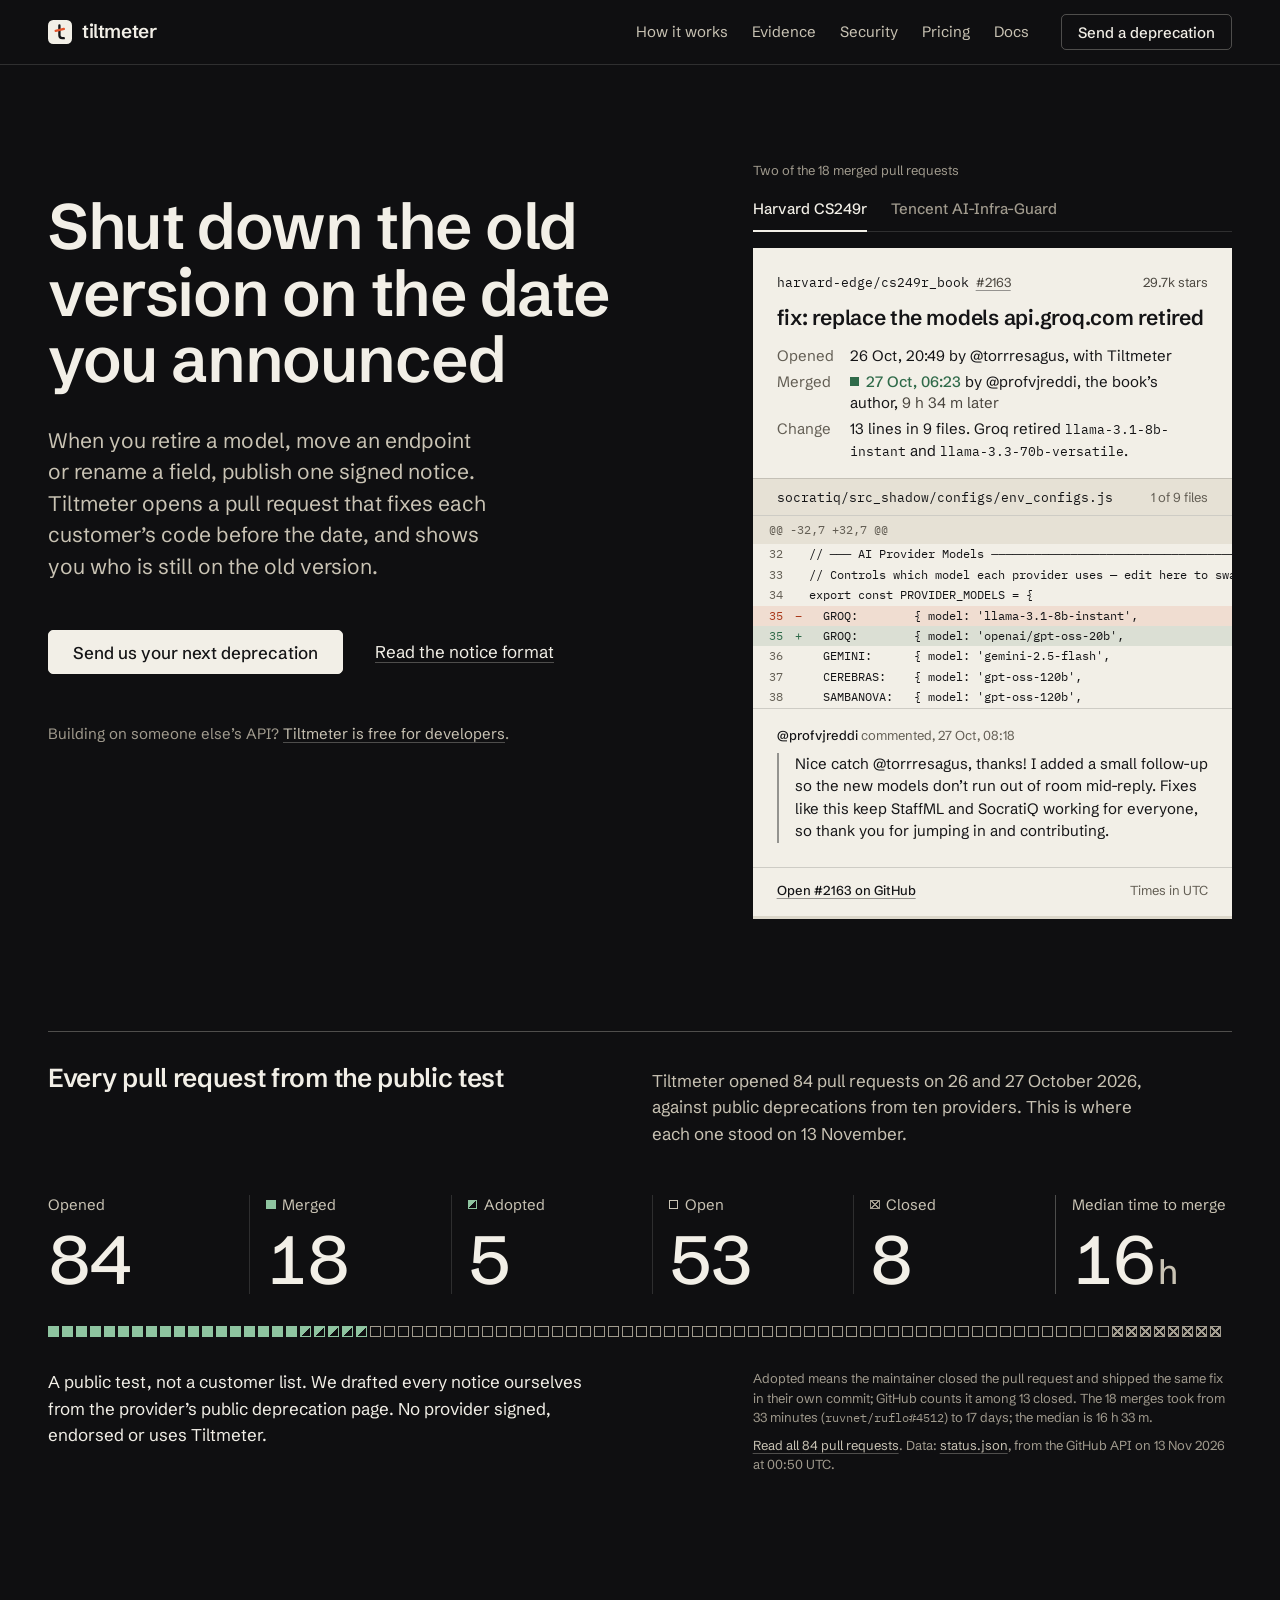
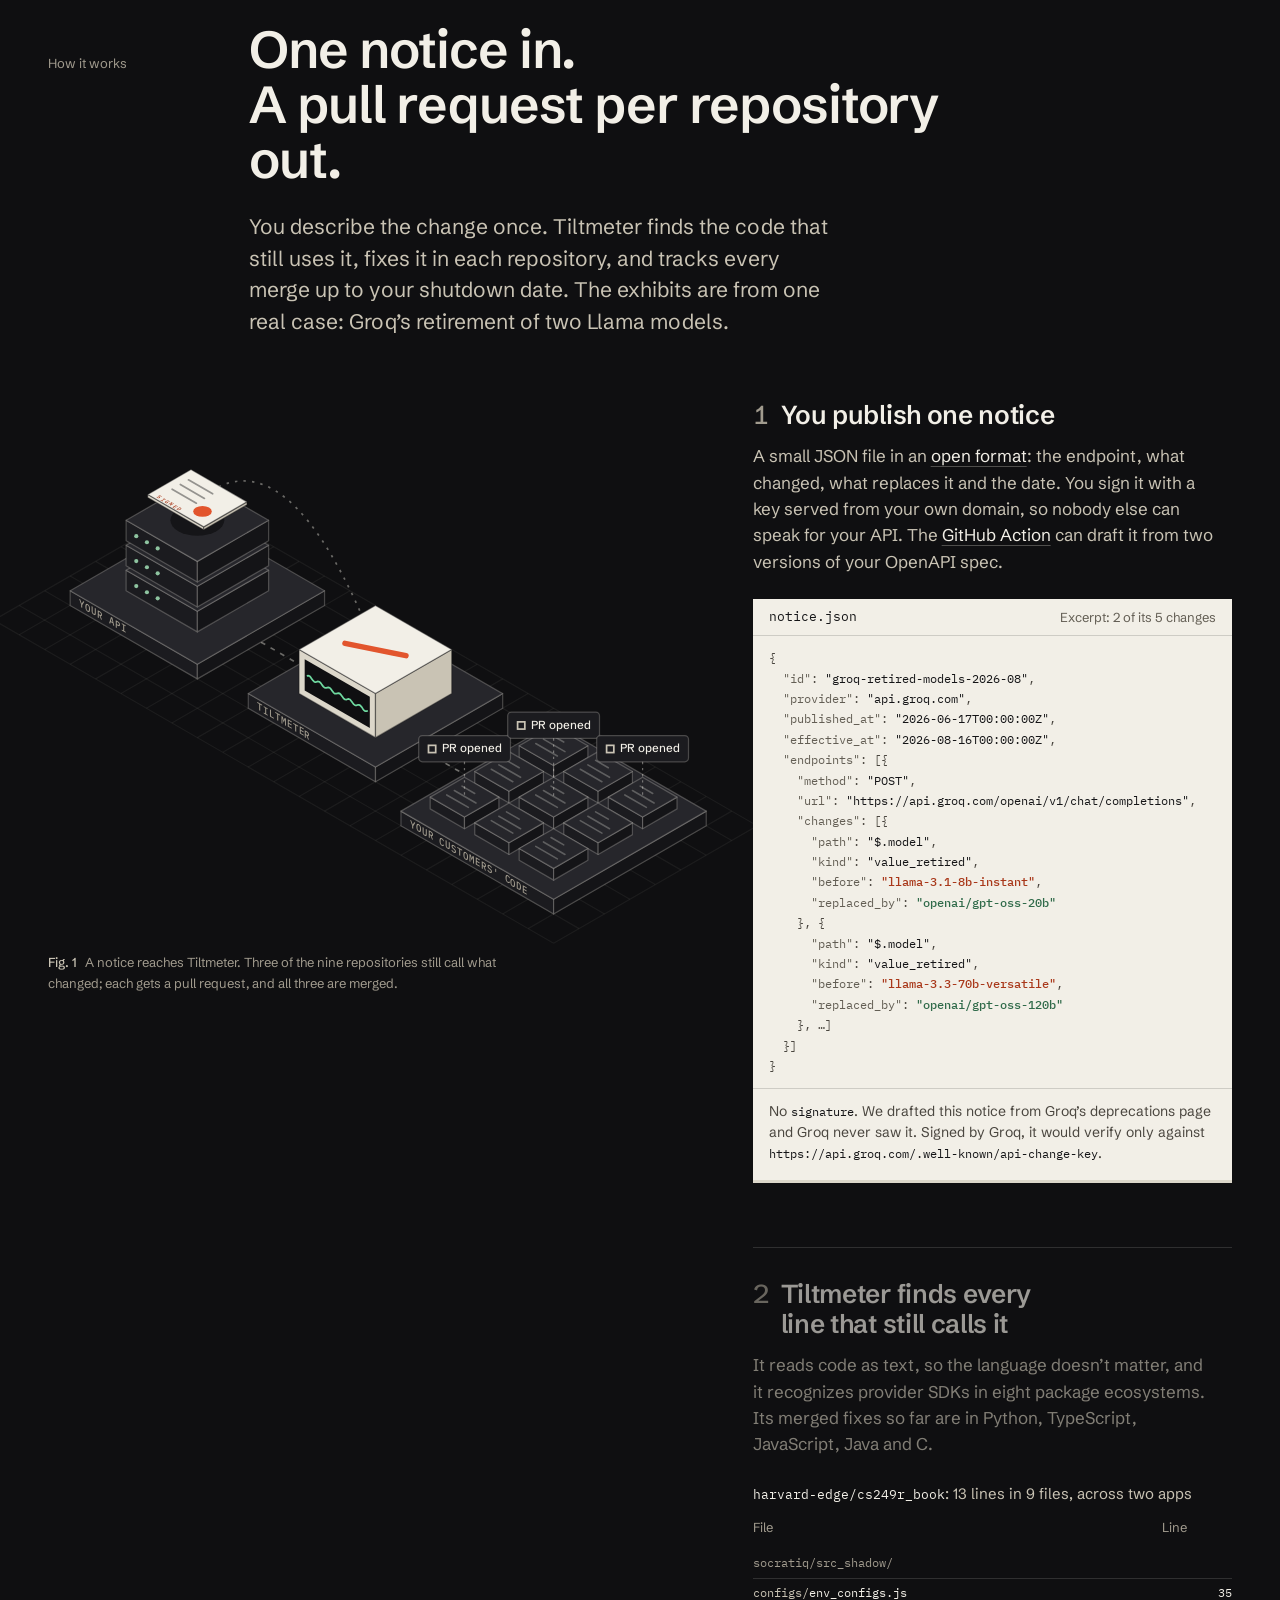
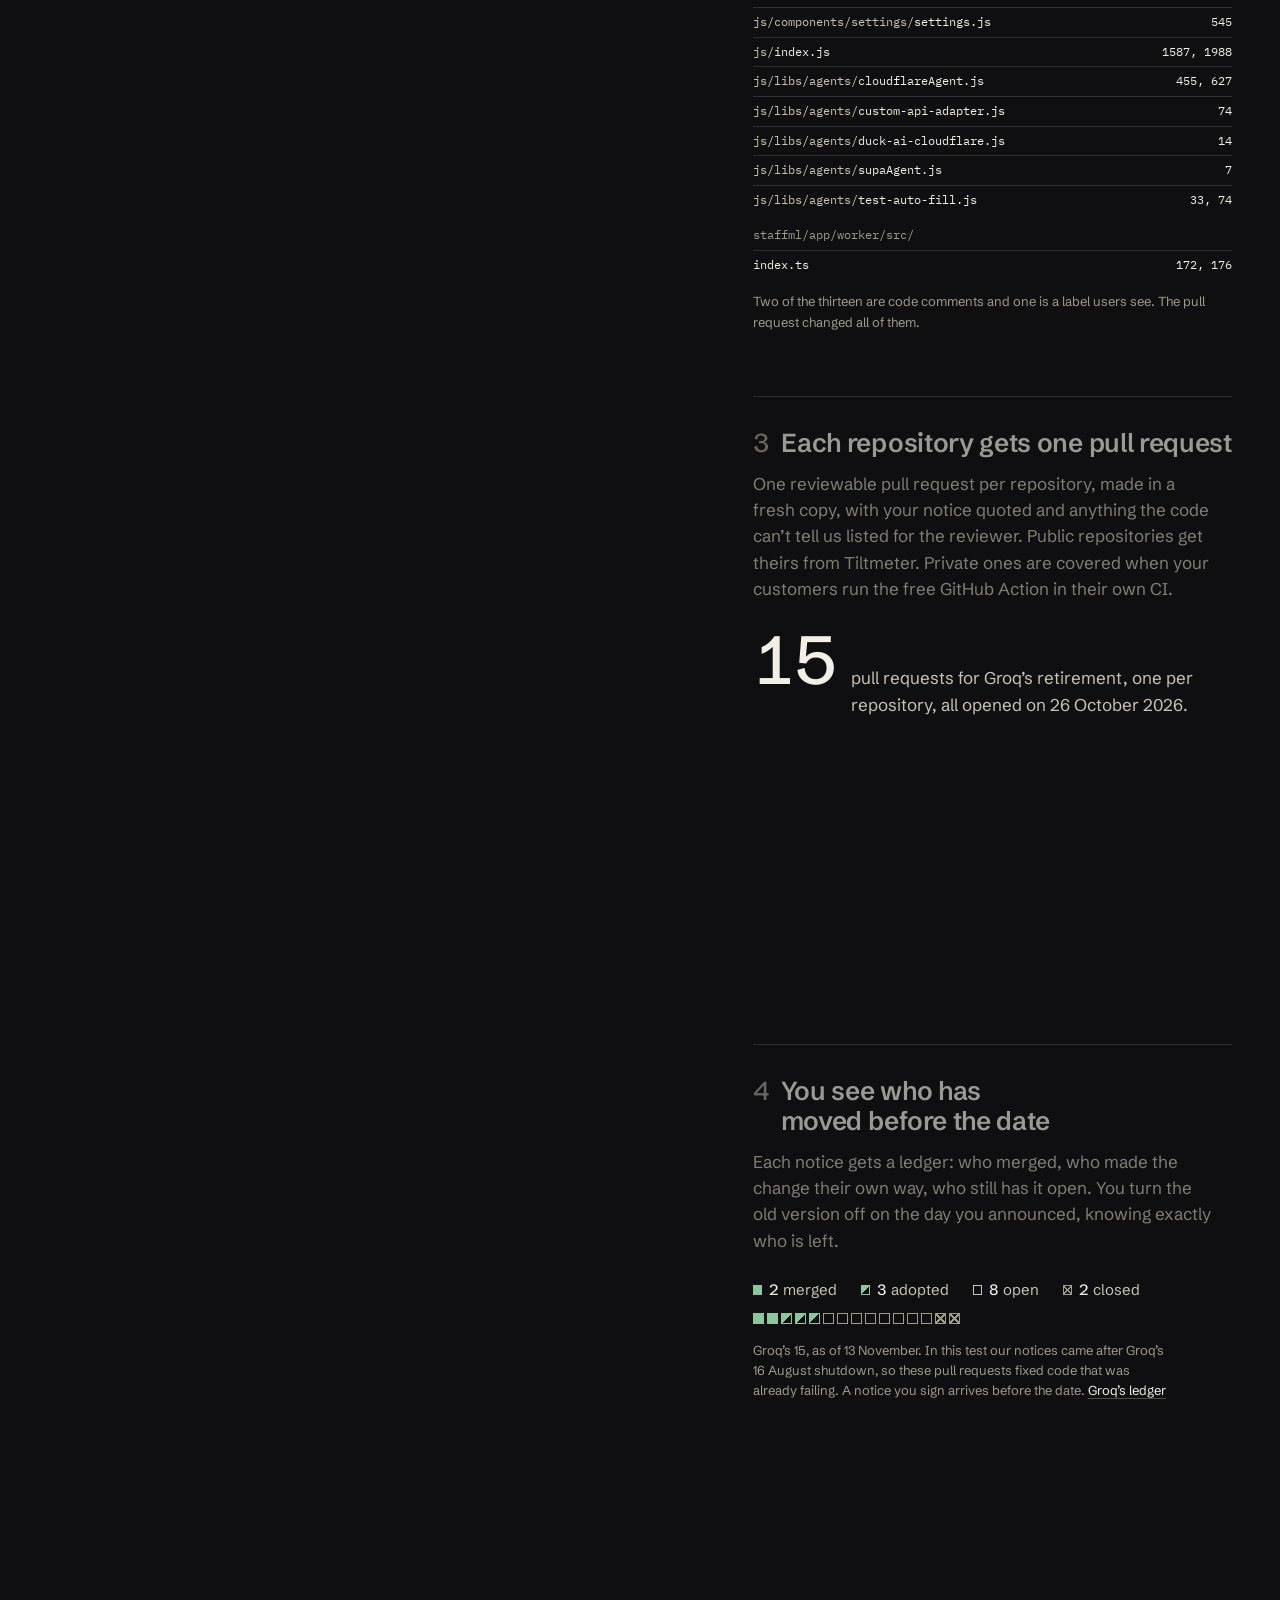
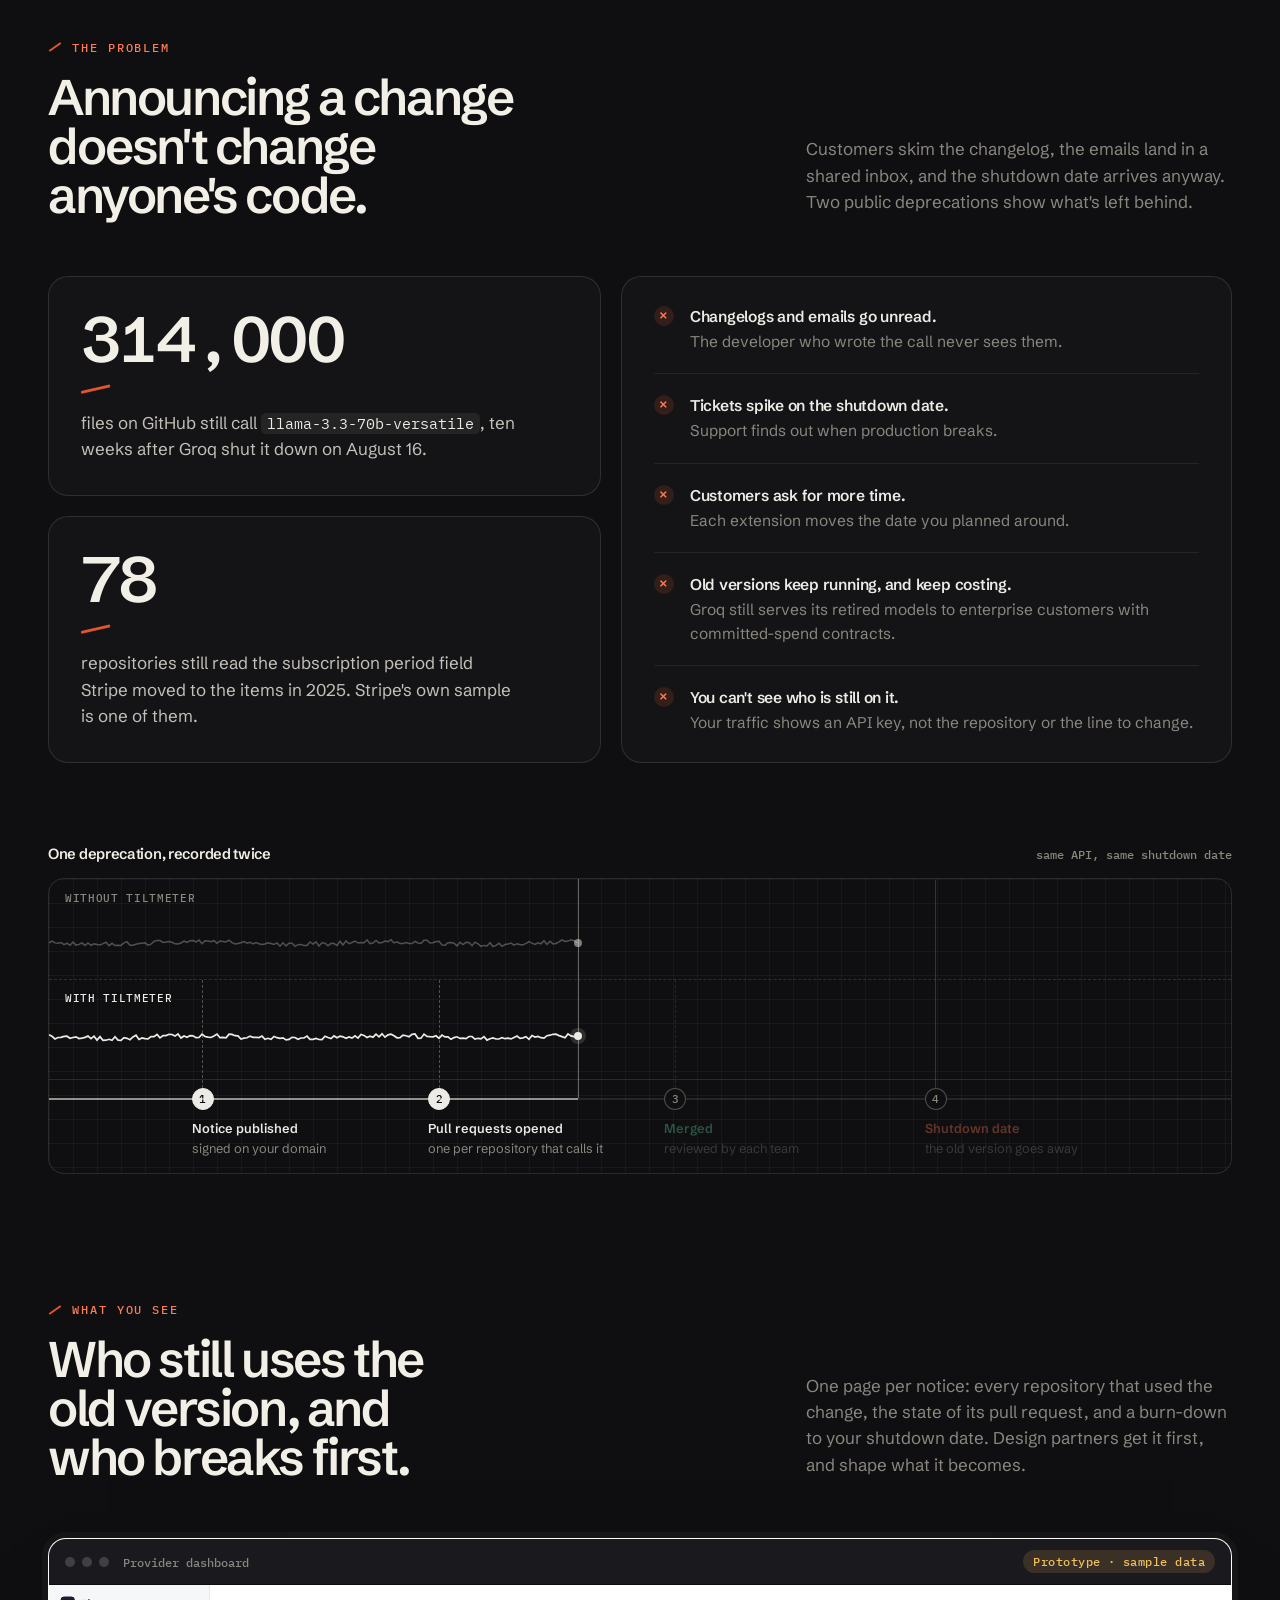
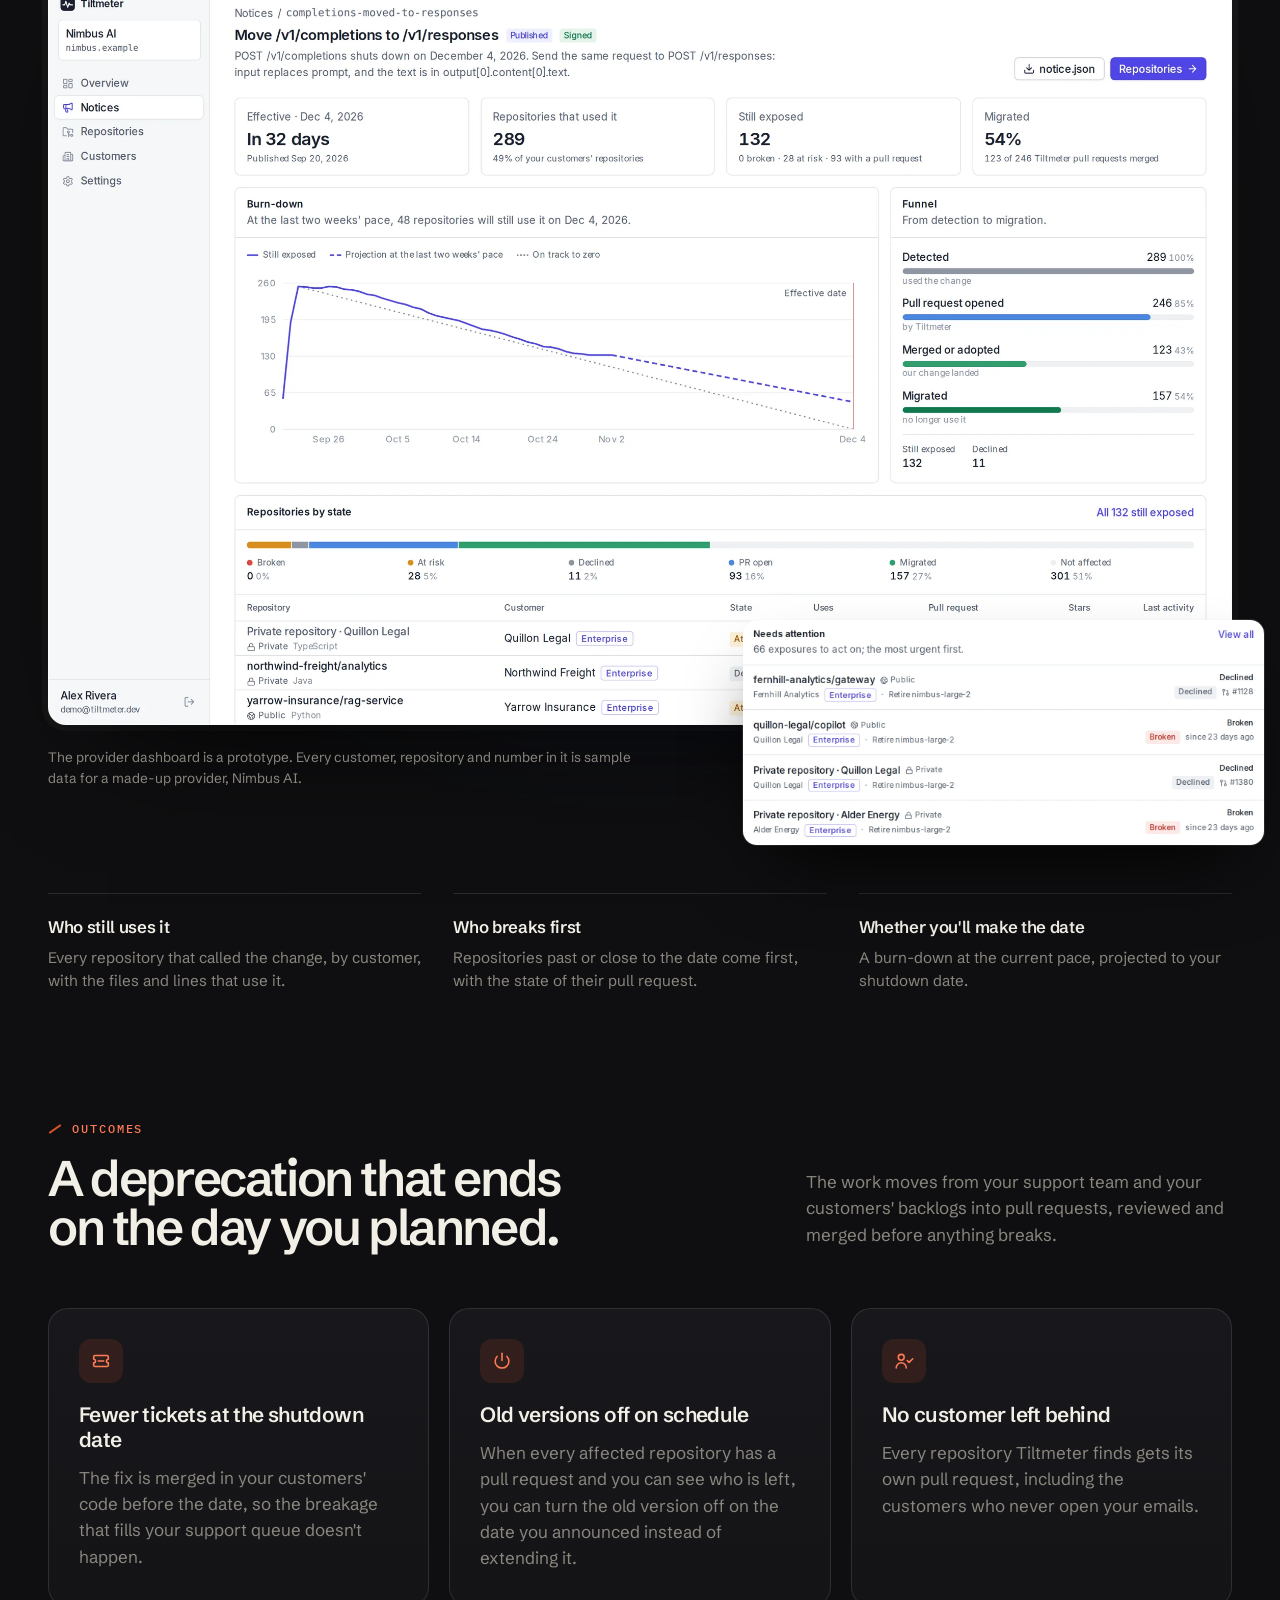
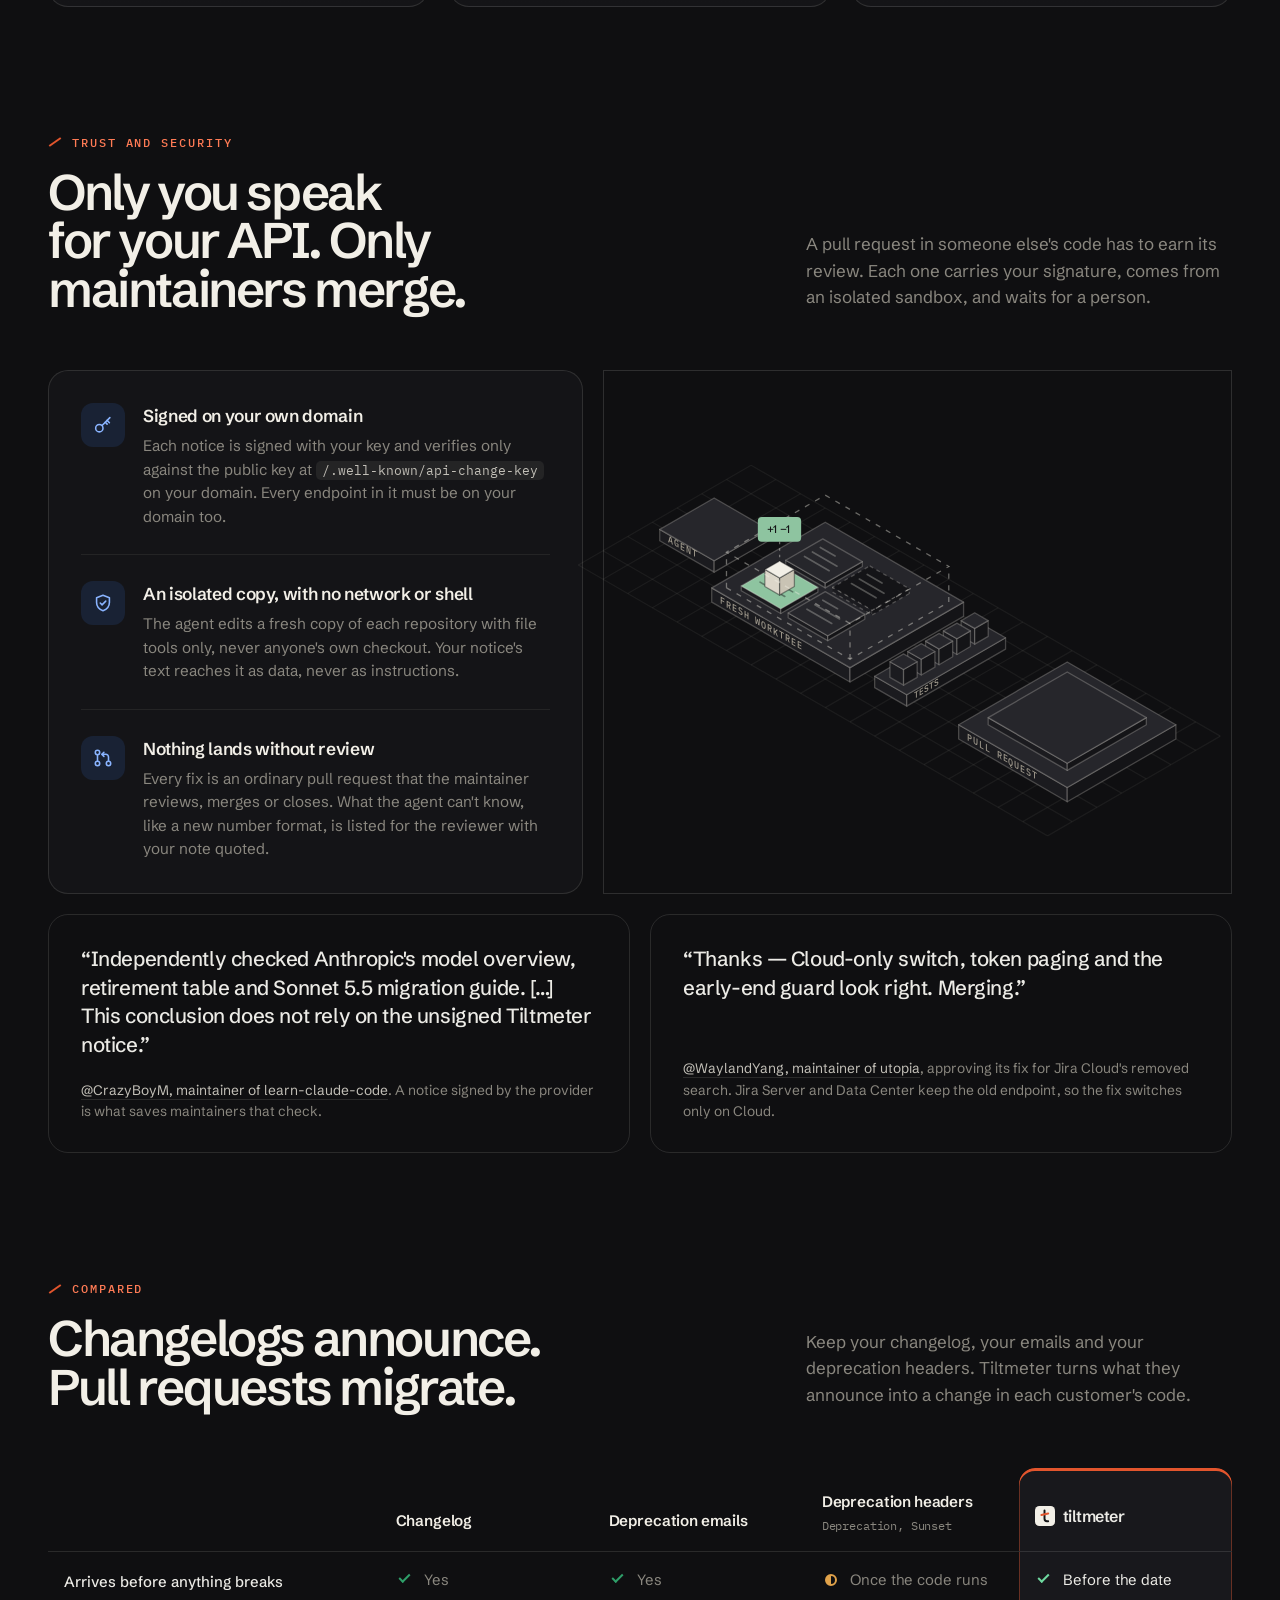
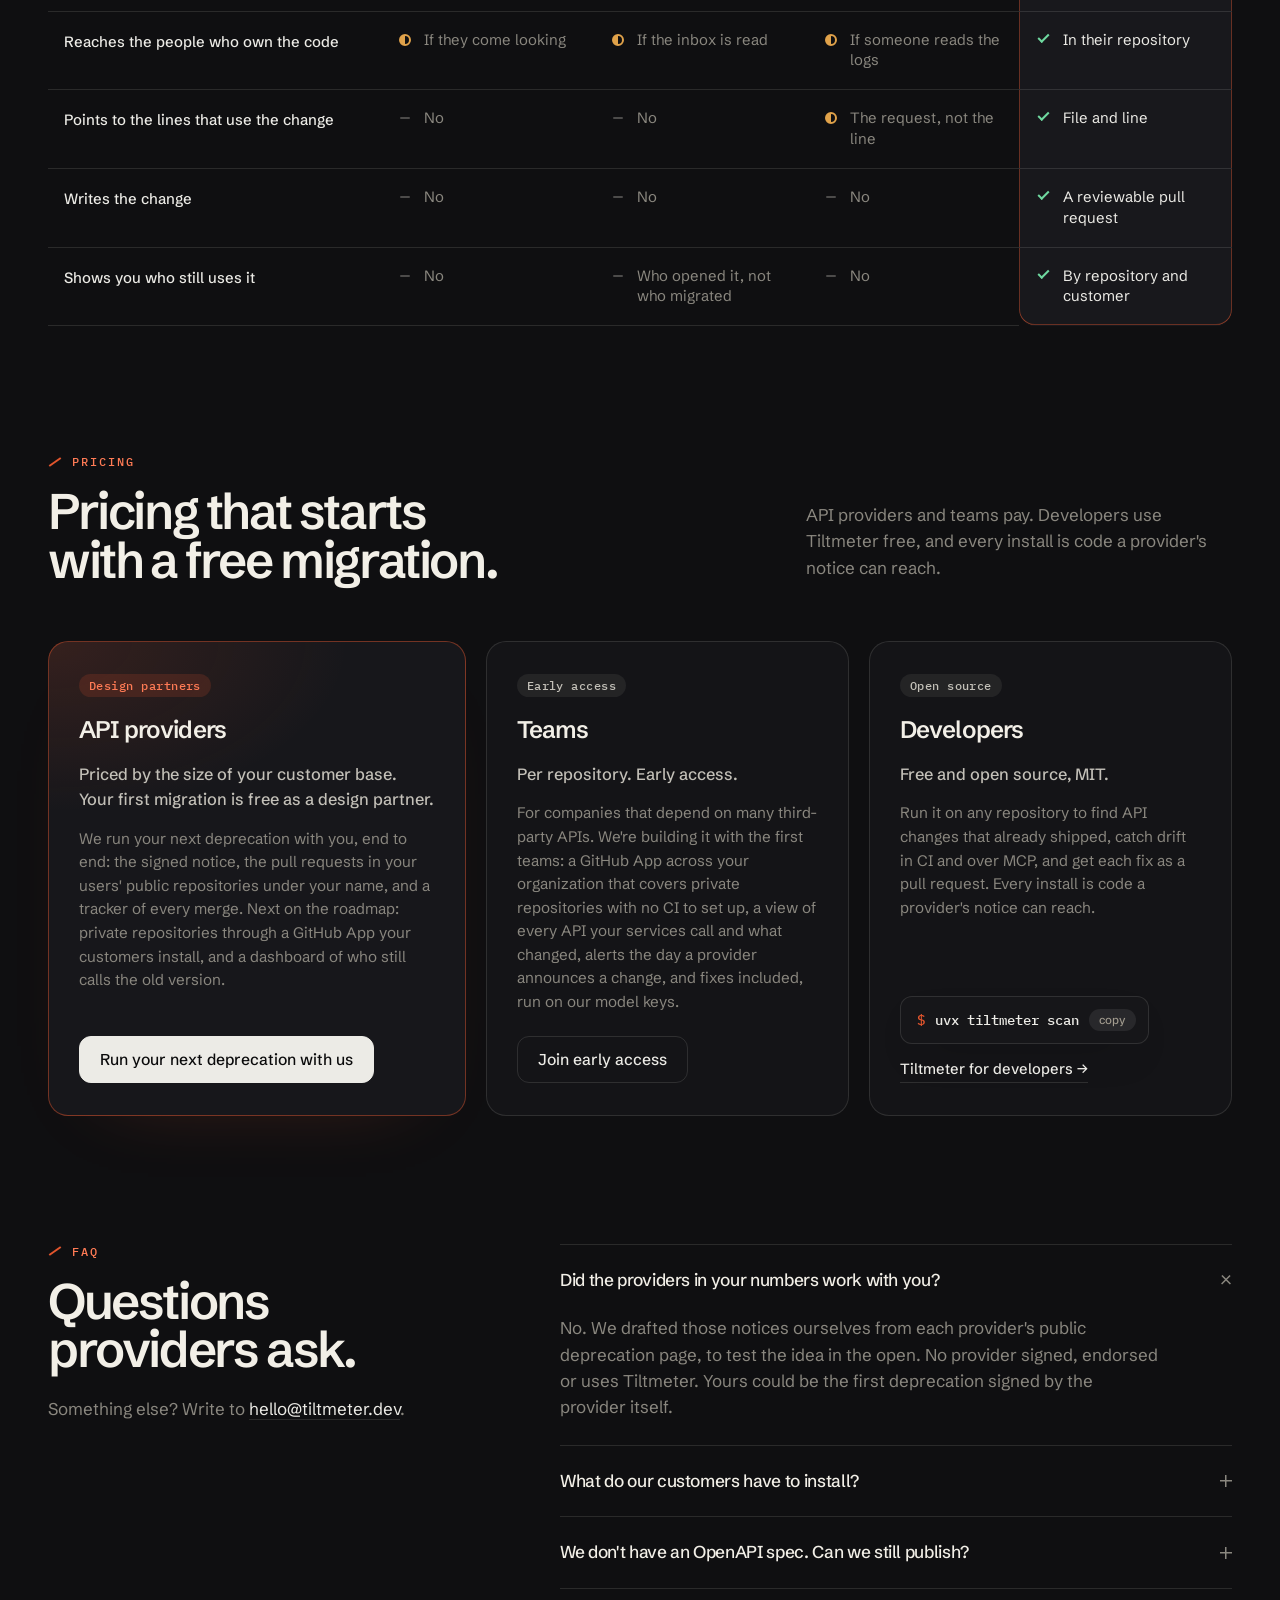
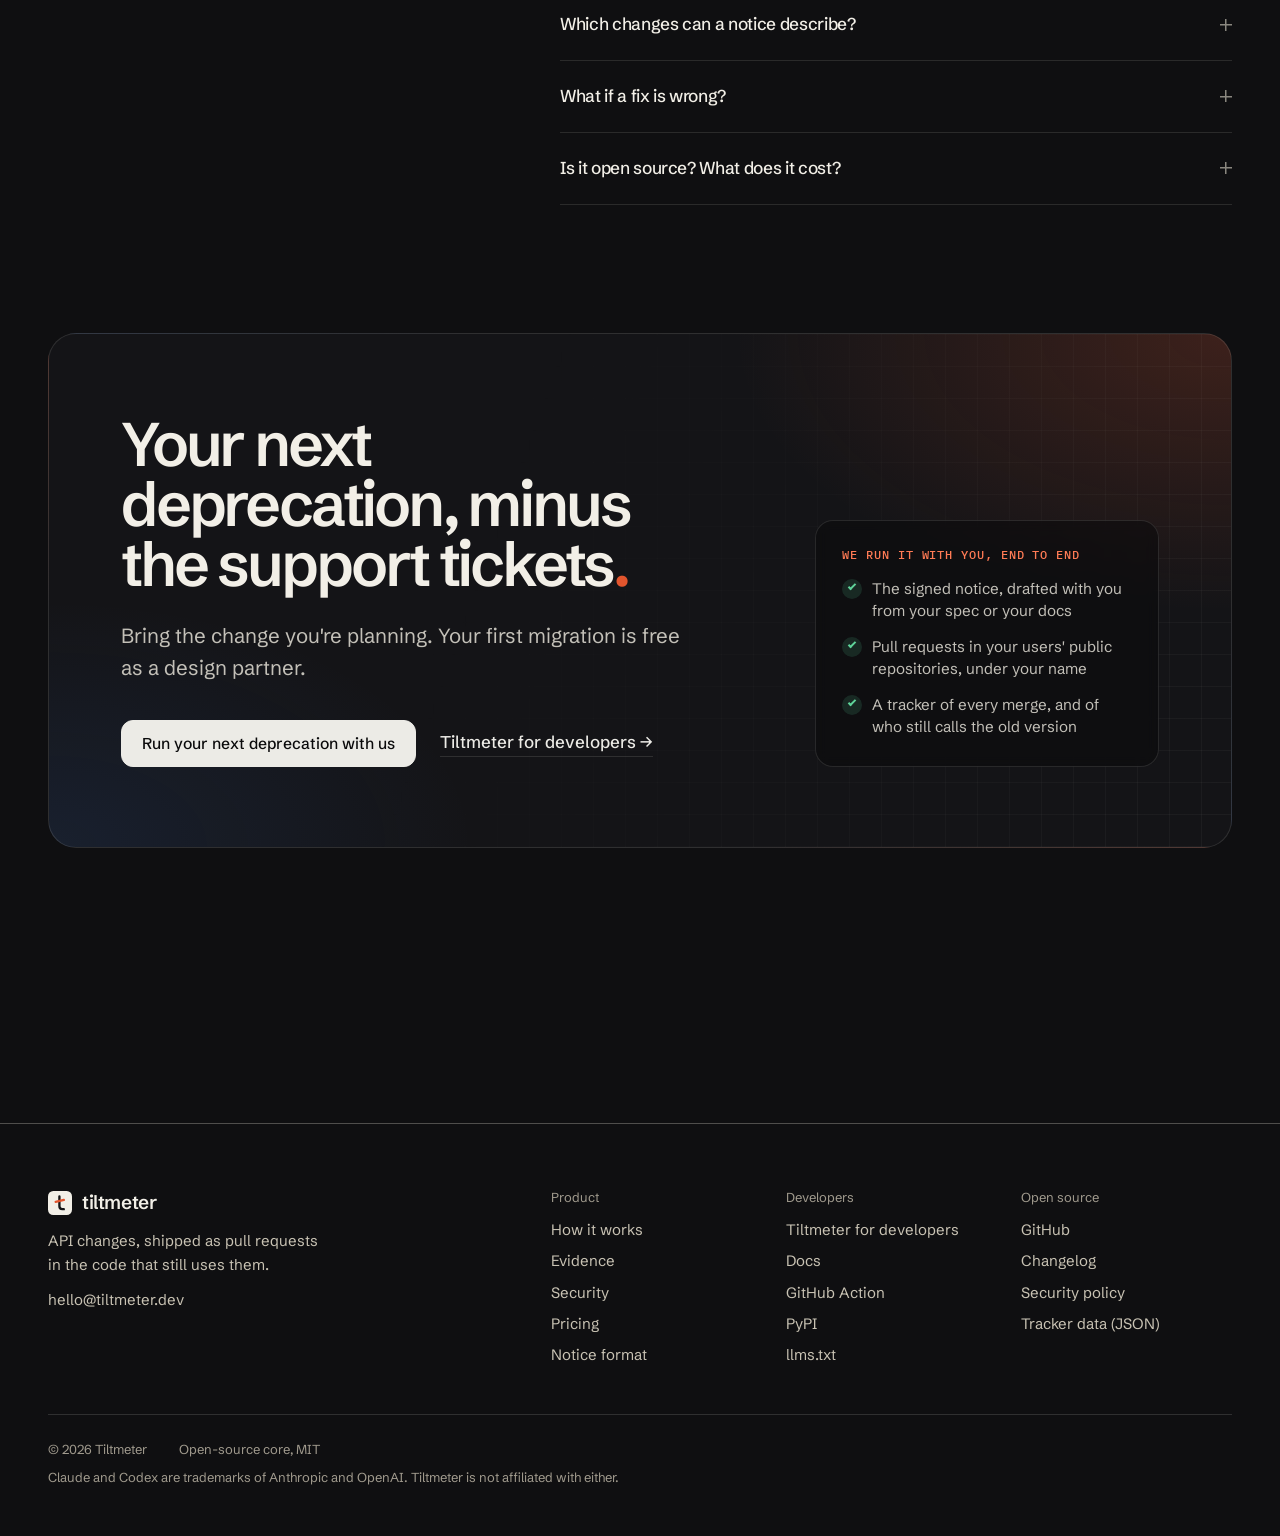
==== commit 5b25bda9: "Count future-agi's adoption and waymap's merge: 23 of 84 landed future-agi closed #3625 because its " ====
--- a/index.html
+++ b/index.html
@@ -11,7 +11,7 @@
   <meta property="og:type" content="website">
   <meta property="og:url" content="https://tiltmeter.dev/">
   <meta property="og:title" content="Tiltmeter: ship API changes without breaking your customers">
-  <meta property="og:description" content="Every deprecation becomes pull requests in your customers' code. 84 opened in a week, 21 landed (17 merged as written, 4 adopted by their maintainers), in repositories with 1.33M GitHub stars.">
+  <meta property="og:description" content="Every deprecation becomes pull requests in your customers' code. 84 opened in a week, 23 landed (18 merged as written, 5 adopted by their maintainers), in repositories with 1.33M GitHub stars.">
   <meta property="og:image" content="https://tiltmeter.dev/og.png">
   <meta property="og:image:width" content="1200">
   <meta property="og:image:height" content="630">
@@ -67,7 +67,7 @@
       </div>
 
       <div class="lead__evidence cases" data-cases>
-        <h2 class="cases__title" id="cases-title">Two of the <span data-tracker="merged">17</span> merged pull requests</h2>
+        <h2 class="cases__title" id="cases-title">Two of the <span data-tracker="merged">18</span> merged pull requests</h2>
         <div class="cases__tabs" role="tablist" aria-labelledby="cases-title" hidden>
           <button type="button" role="tab" id="tab-harvard" aria-controls="case-harvard" aria-selected="true">Harvard CS249r</button>
           <button type="button" role="tab" id="tab-tencent" aria-controls="case-tencent" aria-selected="false" tabindex="-1">Tencent AI-Infra-Guard</button>
@@ -156,22 +156,22 @@
       <div class="ledger__rule">
         <div class="ledger__head grid-12">
           <h2 id="ledger-title">Every pull request from the public test</h2>
-          <p>Tiltmeter opened 84 pull requests on 26 and 27 October 2026, against public deprecations from ten providers. This is where each one stood on <span data-tracker="as-of">12 November</span>.</p>
+          <p>Tiltmeter opened 84 pull requests on 26 and 27 October 2026, against public deprecations from ten providers. This is where each one stood on <span data-tracker="as-of">13 November</span>.</p>
         </div>
         <dl class="ledger__figures grid-12">
           <div class="ledger__total"><dt>Opened</dt><dd data-tracker="opened">84</dd></div>
-          <div><dt><span class="mark mark--merged" aria-hidden="true"></span>Merged</dt><dd data-tracker="merged">17</dd></div>
-          <div><dt><span class="mark mark--adopted" aria-hidden="true"></span>Adopted</dt><dd data-tracker="adopted">4</dd></div>
-          <div><dt><span class="mark mark--open" aria-hidden="true"></span>Open</dt><dd data-tracker="open">54</dd></div>
-          <div><dt><span class="mark mark--closed" aria-hidden="true"></span>Closed</dt><dd data-tracker="closed">9</dd></div>
-          <div class="ledger__median"><dt>Median time to merge</dt><dd><span data-tracker="median">12</span><span class="unit" data-tracker="median-unit">h</span></dd></div>
+          <div><dt><span class="mark mark--merged" aria-hidden="true"></span>Merged</dt><dd data-tracker="merged">18</dd></div>
+          <div><dt><span class="mark mark--adopted" aria-hidden="true"></span>Adopted</dt><dd data-tracker="adopted">5</dd></div>
+          <div><dt><span class="mark mark--open" aria-hidden="true"></span>Open</dt><dd data-tracker="open">53</dd></div>
+          <div><dt><span class="mark mark--closed" aria-hidden="true"></span>Closed</dt><dd data-tracker="closed">8</dd></div>
+          <div class="ledger__median"><dt>Median time to merge</dt><dd><span data-tracker="median">16</span><span class="unit" data-tracker="median-unit">h</span></dd></div>
         </dl>
-        <div class="units" aria-hidden="true" data-tracker="units"><i class="mark mark--merged"></i><i class="mark mark--merged"></i><i class="mark mark--merged"></i><i class="mark mark--merged"></i><i class="mark mark--merged"></i><i class="mark mark--merged"></i><i class="mark mark--merged"></i><i class="mark mark--merged"></i><i class="mark mark--merged"></i><i class="mark mark--merged"></i><i class="mark mark--merged"></i><i class="mark mark--merged"></i><i class="mark mark--merged"></i><i class="mark mark--merged"></i><i class="mark mark--merged"></i><i class="mark mark--merged"></i><i class="mark mark--merged"></i><i class="mark mark--adopted"></i><i class="mark mark--adopted"></i><i class="mark mark--adopted"></i><i class="mark mark--adopted"></i><i class="mark mark--open"></i><i class="mark mark--open"></i><i class="mark mark--open"></i><i class="mark mark--open"></i><i class="mark mark--open"></i><i class="mark mark--open"></i><i class="mark mark--open"></i><i class="mark mark--open"></i><i class="mark mark--open"></i><i class="mark mark--open"></i><i class="mark mark--open"></i><i class="mark mark--open"></i><i class="mark mark--open"></i><i class="mark mark--open"></i><i class="mark mark--open"></i><i class="mark mark--open"></i><i class="mark mark--open"></i><i class="mark mark--open"></i><i class="mark mark--open"></i><i class="mark mark--open"></i><i class="mark mark--open"></i><i class="mark mark--open"></i><i class="mark mark--open"></i><i class="mark mark--open"></i><i class="mark mark--open"></i><i class="mark mark--open"></i><i class="mark mark--open"></i><i class="mark mark--open"></i><i class="mark mark--open"></i><i class="mark mark--open"></i><i class="mark mark--open"></i><i class="mark mark--open"></i><i class="mark mark--open"></i><i class="mark mark--open"></i><i class="mark mark--open"></i><i class="mark mark--open"></i><i class="mark mark--open"></i><i class="mark mark--open"></i><i class="mark mark--open"></i><i class="mark mark--open"></i><i class="mark mark--open"></i><i class="mark mark--open"></i><i class="mark mark--open"></i><i class="mark mark--open"></i><i class="mark mark--open"></i><i class="mark mark--open"></i><i class="mark mark--open"></i><i class="mark mark--open"></i><i class="mark mark--open"></i><i class="mark mark--open"></i><i class="mark mark--open"></i><i class="mark mark--open"></i><i class="mark mark--open"></i><i class="mark mark--open"></i><i class="mark mark--closed"></i><i class="mark mark--closed"></i><i class="mark mark--closed"></i><i class="mark mark--closed"></i><i class="mark mark--closed"></i><i class="mark mark--closed"></i><i class="mark mark--closed"></i><i class="mark mark--closed"></i><i class="mark mark--closed"></i></div>
+        <div class="units" aria-hidden="true" data-tracker="units"><i class="mark mark--merged"></i><i class="mark mark--merged"></i><i class="mark mark--merged"></i><i class="mark mark--merged"></i><i class="mark mark--merged"></i><i class="mark mark--merged"></i><i class="mark mark--merged"></i><i class="mark mark--merged"></i><i class="mark mark--merged"></i><i class="mark mark--merged"></i><i class="mark mark--merged"></i><i class="mark mark--merged"></i><i class="mark mark--merged"></i><i class="mark mark--merged"></i><i class="mark mark--merged"></i><i class="mark mark--merged"></i><i class="mark mark--merged"></i><i class="mark mark--merged"></i><i class="mark mark--adopted"></i><i class="mark mark--adopted"></i><i class="mark mark--adopted"></i><i class="mark mark--adopted"></i><i class="mark mark--adopted"></i><i class="mark mark--open"></i><i class="mark mark--open"></i><i class="mark mark--open"></i><i class="mark mark--open"></i><i class="mark mark--open"></i><i class="mark mark--open"></i><i class="mark mark--open"></i><i class="mark mark--open"></i><i class="mark mark--open"></i><i class="mark mark--open"></i><i class="mark mark--open"></i><i class="mark mark--open"></i><i class="mark mark--open"></i><i class="mark mark--open"></i><i class="mark mark--open"></i><i class="mark mark--open"></i><i class="mark mark--open"></i><i class="mark mark--open"></i><i class="mark mark--open"></i><i class="mark mark--open"></i><i class="mark mark--open"></i><i class="mark mark--open"></i><i class="mark mark--open"></i><i class="mark mark--open"></i><i class="mark mark--open"></i><i class="mark mark--open"></i><i class="mark mark--open"></i><i class="mark mark--open"></i><i class="mark mark--open"></i><i class="mark mark--open"></i><i class="mark mark--open"></i><i class="mark mark--open"></i><i class="mark mark--open"></i><i class="mark mark--open"></i><i class="mark mark--open"></i><i class="mark mark--open"></i><i class="mark mark--open"></i><i class="mark mark--open"></i><i class="mark mark--open"></i><i class="mark mark--open"></i><i class="mark mark--open"></i><i class="mark mark--open"></i><i class="mark mark--open"></i><i class="mark mark--open"></i><i class="mark mark--open"></i><i class="mark mark--open"></i><i class="mark mark--open"></i><i class="mark mark--open"></i><i class="mark mark--open"></i><i class="mark mark--open"></i><i class="mark mark--open"></i><i class="mark mark--open"></i><i class="mark mark--open"></i><i class="mark mark--closed"></i><i class="mark mark--closed"></i><i class="mark mark--closed"></i><i class="mark mark--closed"></i><i class="mark mark--closed"></i><i class="mark mark--closed"></i><i class="mark mark--closed"></i><i class="mark mark--closed"></i></div>
         <div class="ledger__notes grid-12">
           <p class="ledger__disclosure">A public test, not a customer list. We drafted every notice ourselves from the provider’s public deprecation page. No provider signed, endorsed or uses Tiltmeter.</p>
           <div class="ledger__fine">
-            <p>Adopted means the maintainer closed the pull request and shipped the same fix in their own commit; GitHub counts it among <span data-tracker="closed-all">13</span> closed. The <span data-tracker="merged">17</span> merges took from <span data-tracker="fastest">33 minutes</span> (<code data-tracker="fastest-pr">ruvnet/ruflo#4512</code>) to <span data-tracker="slowest">13 days</span>; the median is <span data-tracker="median-long">12 h 31 m</span>.</p>
-            <p><a class="link" href="/migrations/">Read all <span data-tracker="opened">84</span> pull requests</a>. Data: <a class="link" href="/migrations/status.json">status.json</a>, from the GitHub API on <span data-tracker="as-of-long">12 Nov 2026 at 15:13 UTC</span>.</p>
+            <p>Adopted means the maintainer closed the pull request and shipped the same fix in their own commit; GitHub counts it among <span data-tracker="closed-all">13</span> closed. The <span data-tracker="merged">18</span> merges took from <span data-tracker="fastest">33 minutes</span> (<code data-tracker="fastest-pr">ruvnet/ruflo#4512</code>) to <span data-tracker="slowest">17 days</span>; the median is <span data-tracker="median-long">16 h 33 m</span>.</p>
+            <p><a class="link" href="/migrations/">Read all <span data-tracker="opened">84</span> pull requests</a>. Data: <a class="link" href="/migrations/status.json">status.json</a>, from the GitHub API on <span data-tracker="as-of-long">13 Nov 2026 at 00:50 UTC</span>.</p>
           </div>
         </div>
       </div>
@@ -261,7 +261,7 @@
                 <li><span class="mark mark--closed" aria-hidden="true"></span><b data-tracker="groq-closed">2</b> closed</li>
               </ul>
               <div class="units" aria-hidden="true" data-tracker="groq-units"><i class="mark mark--merged"></i><i class="mark mark--merged"></i><i class="mark mark--adopted"></i><i class="mark mark--adopted"></i><i class="mark mark--adopted"></i><i class="mark mark--open"></i><i class="mark mark--open"></i><i class="mark mark--open"></i><i class="mark mark--open"></i><i class="mark mark--open"></i><i class="mark mark--open"></i><i class="mark mark--open"></i><i class="mark mark--open"></i><i class="mark mark--closed"></i><i class="mark mark--closed"></i></div>
-              <p class="fine">Groq’s <span data-tracker="groq-opened">15</span>, as of <span data-tracker="as-of">12 November</span>. In this test our notices came after Groq’s 16 August shutdown, so these pull requests fixed code that was already failing. A notice you sign arrives before the date. <a class="link" href="/migrations/groq/">Groq’s ledger</a></p>
+              <p class="fine">Groq’s <span data-tracker="groq-opened">15</span>, as of <span data-tracker="as-of">13 November</span>. In this test our notices came after Groq’s 16 August shutdown, so these pull requests fixed code that was already failing. A notice you sign arrives before the date. <a class="link" href="/migrations/groq/">Groq’s ledger</a></p>
             </div>
           </li>
         </ol>
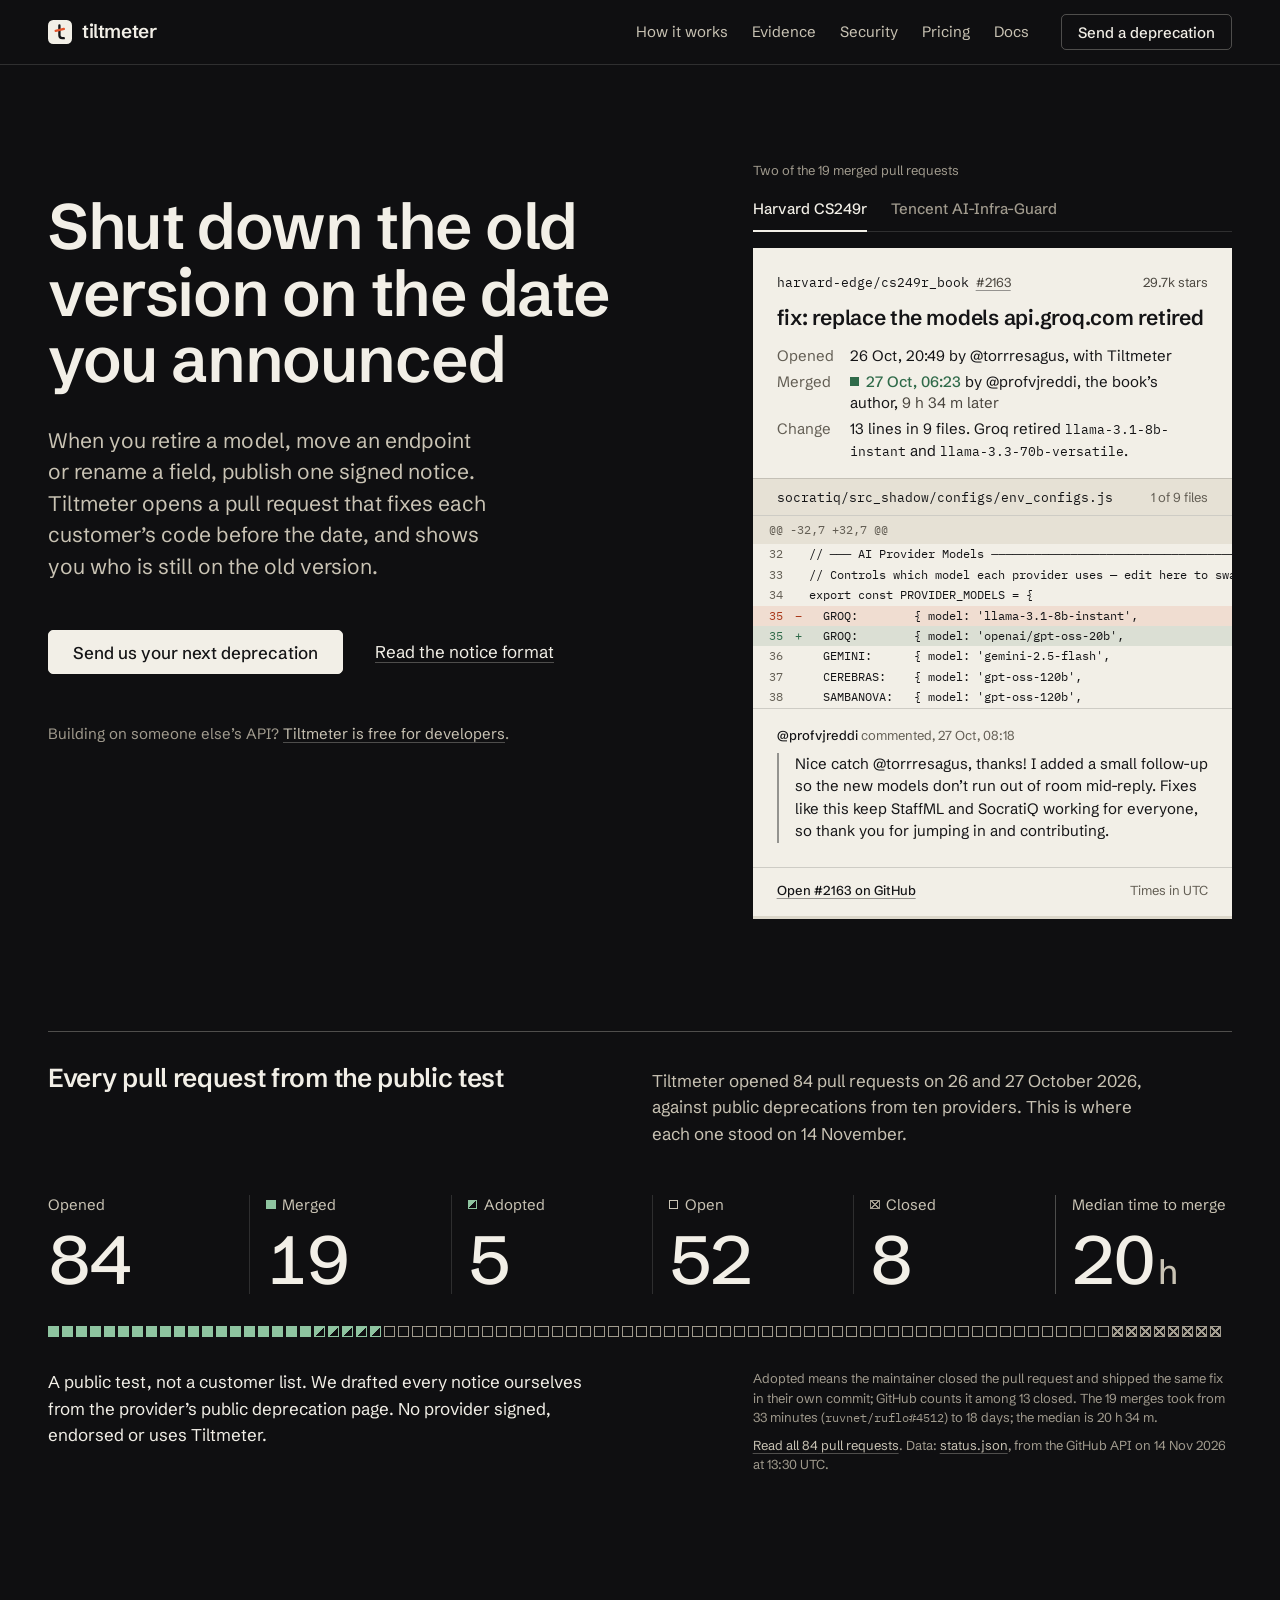
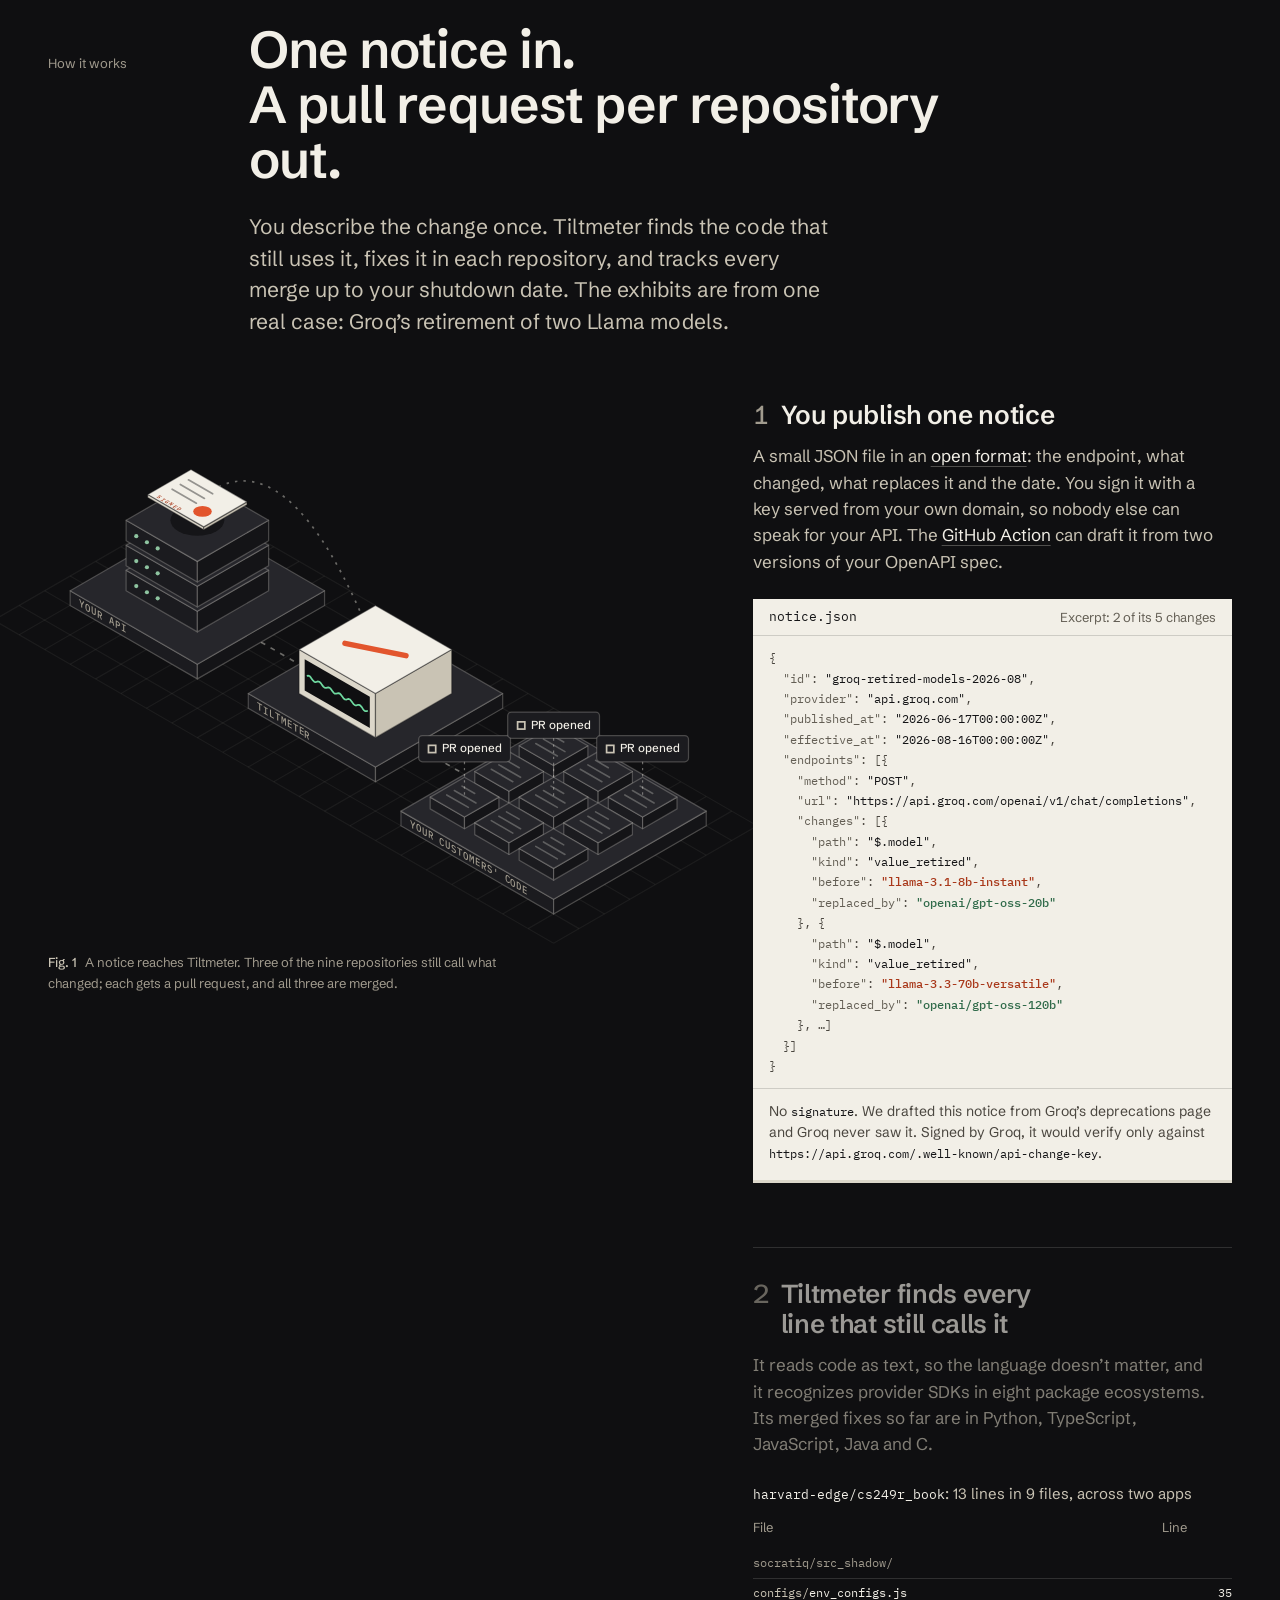
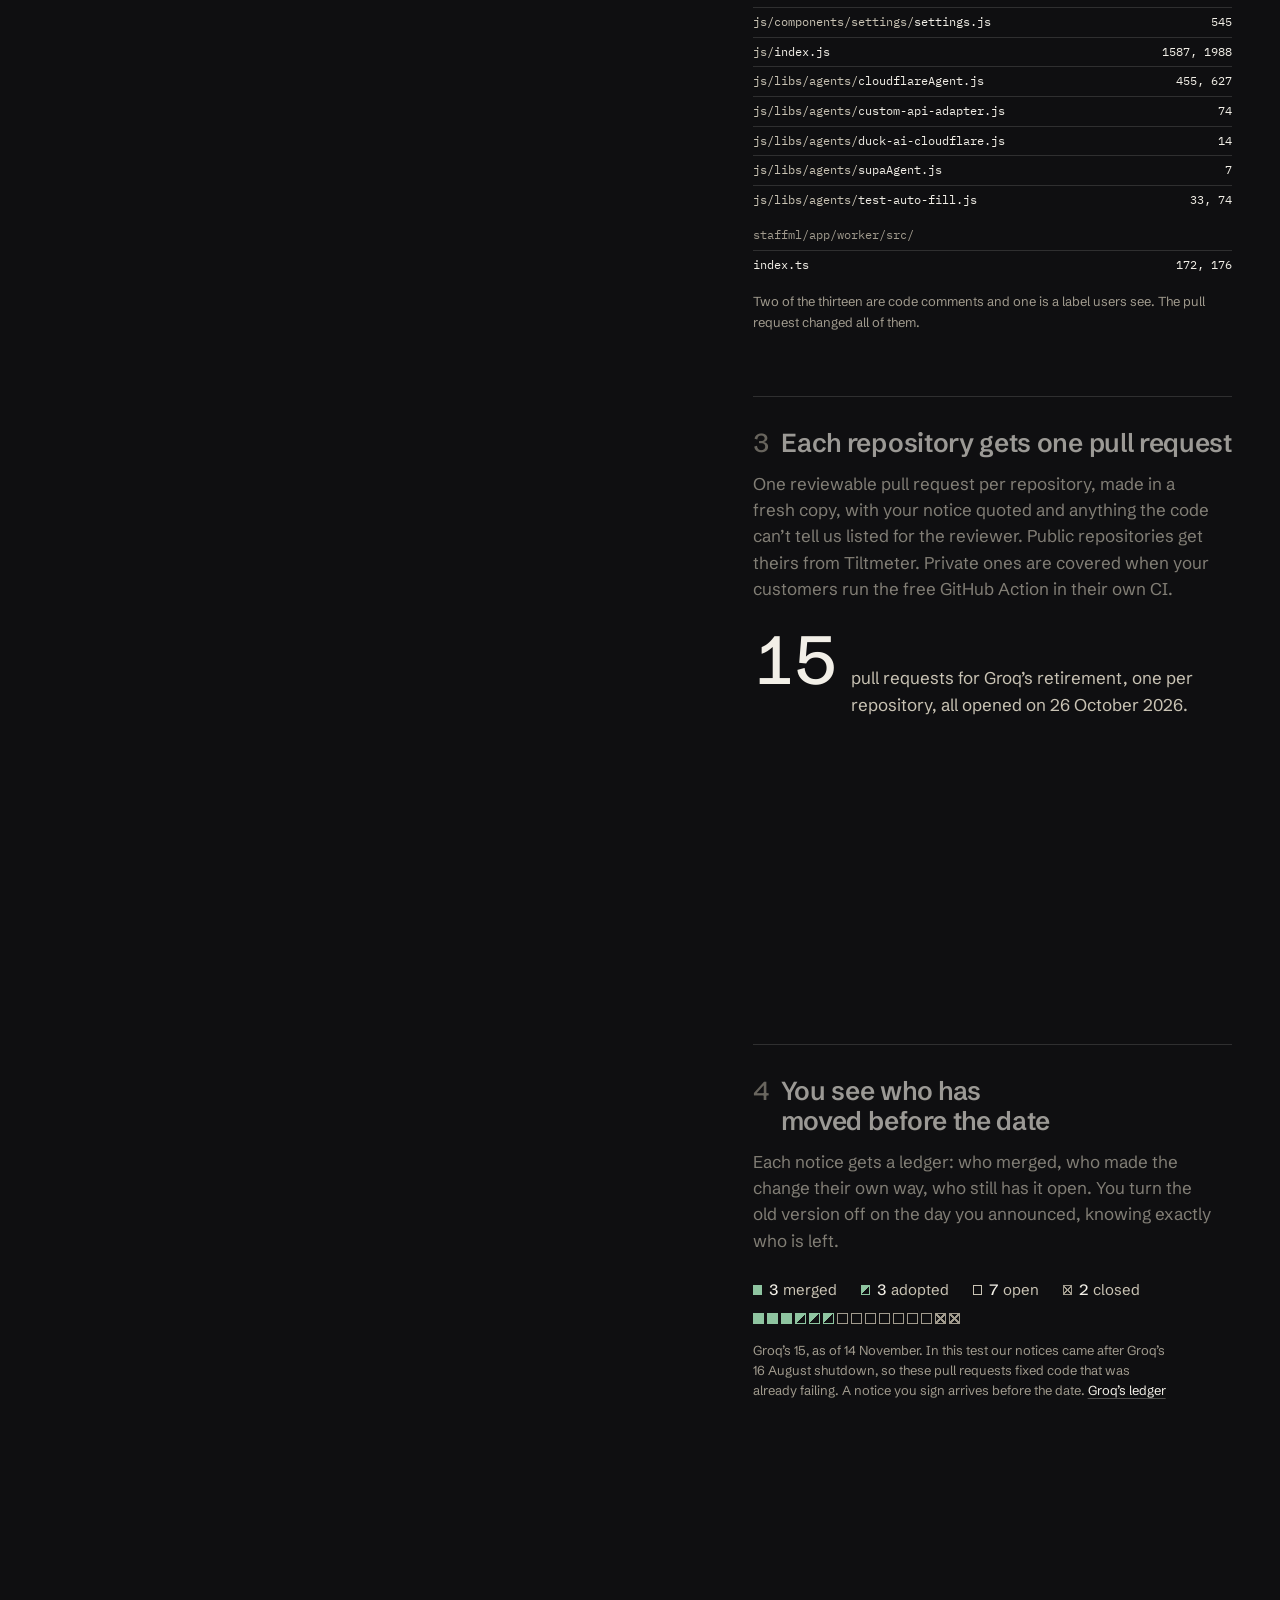
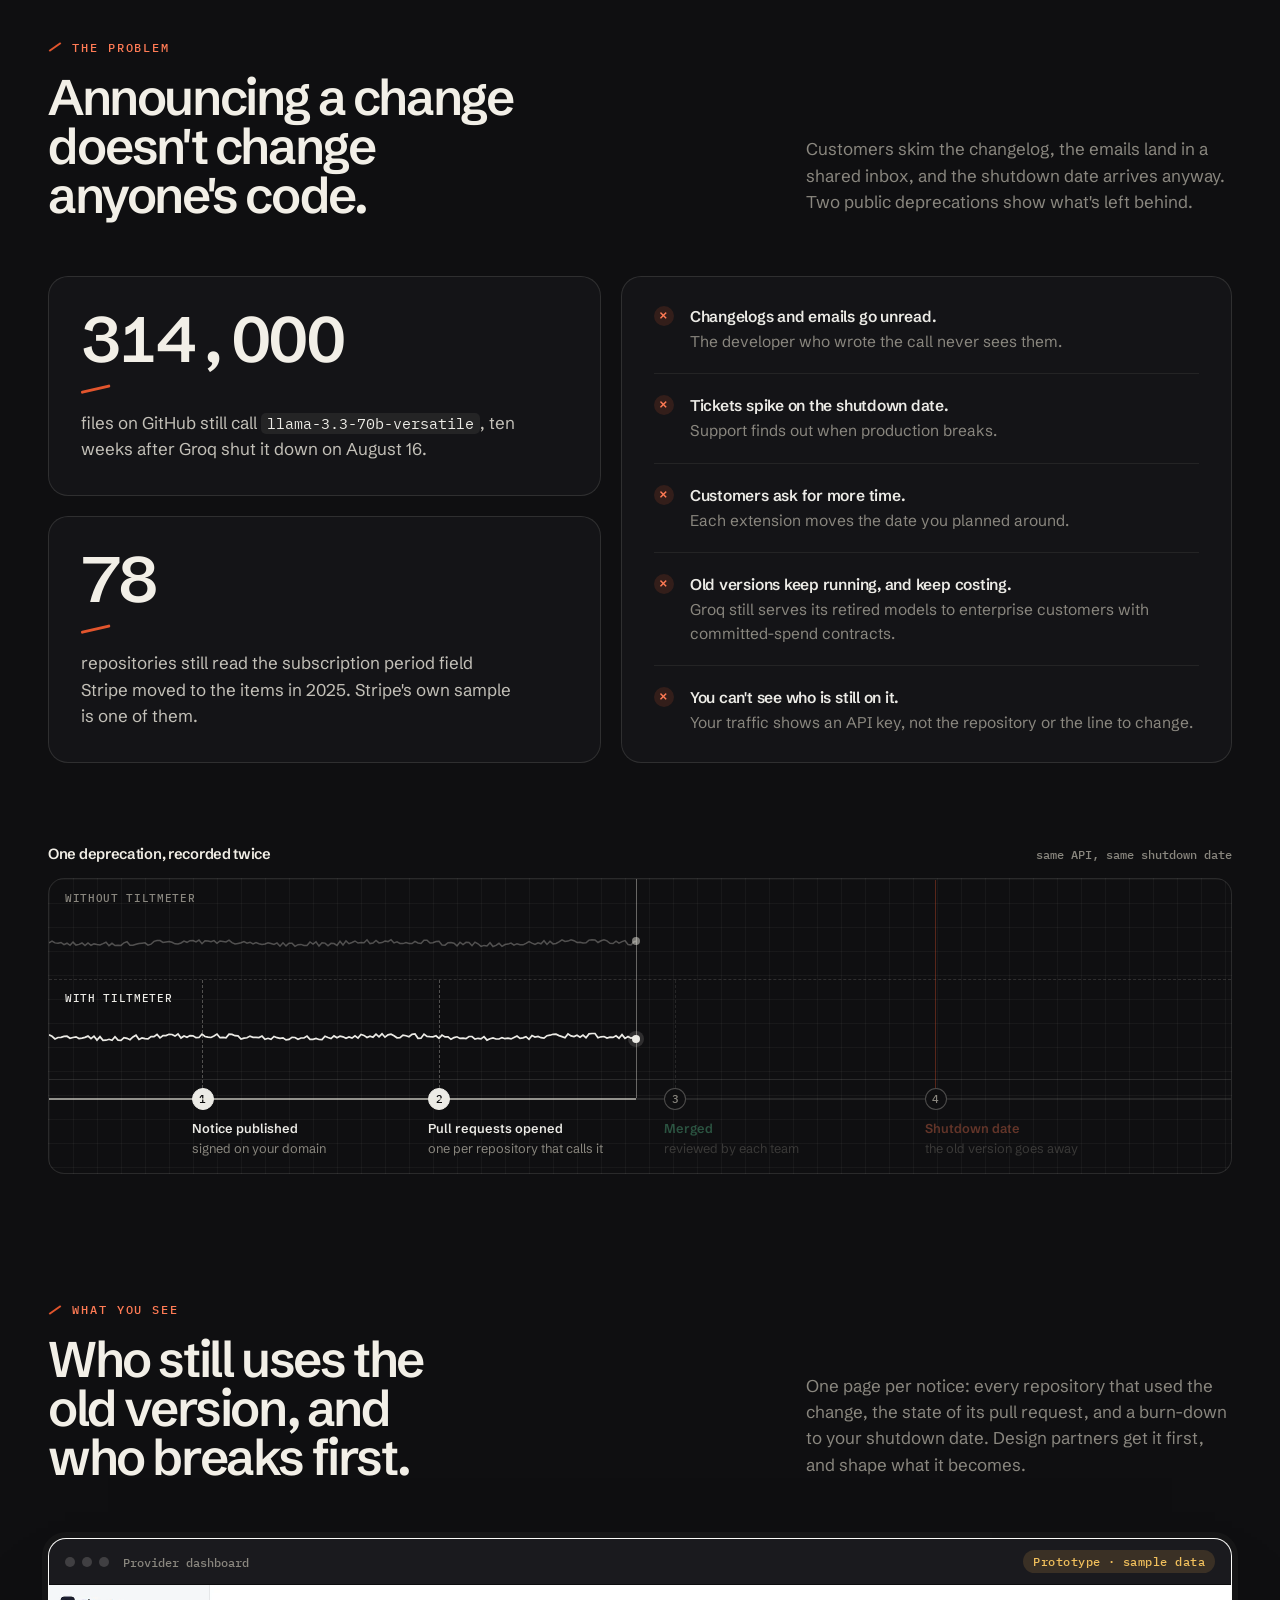
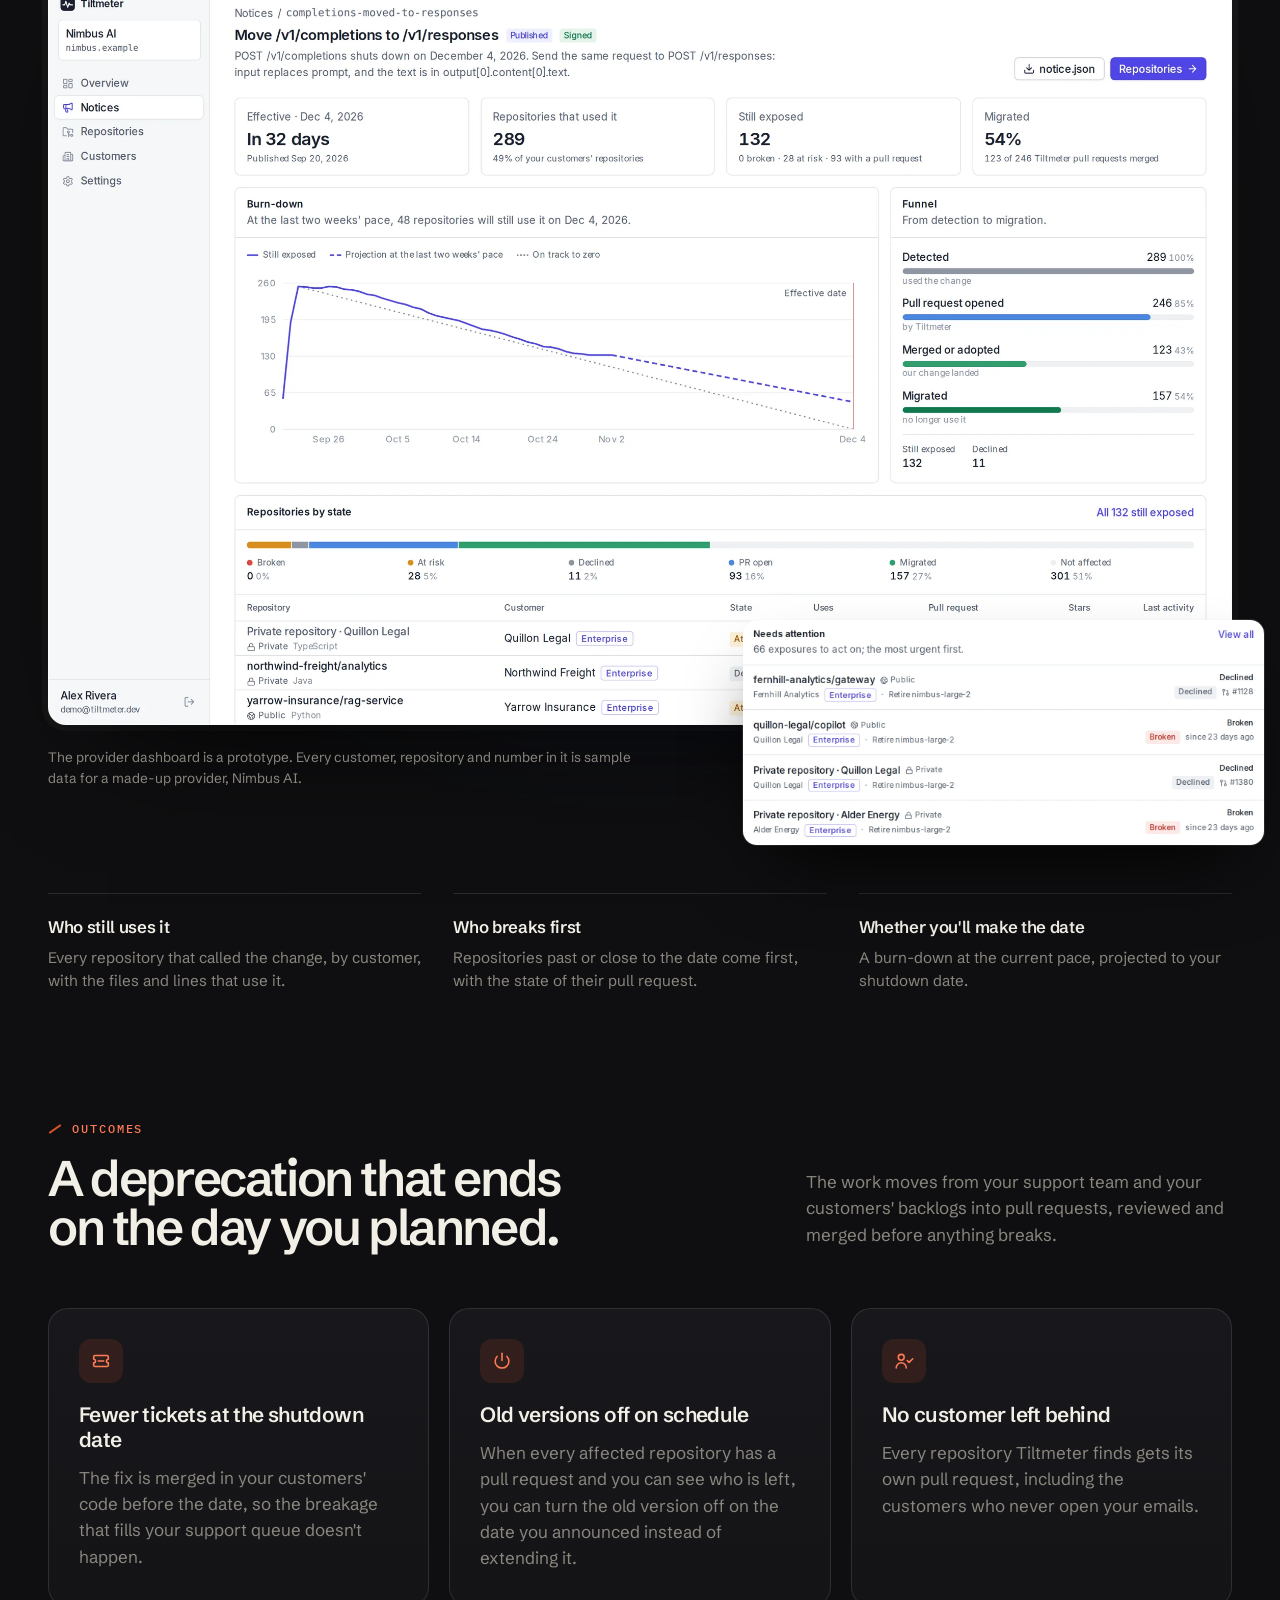
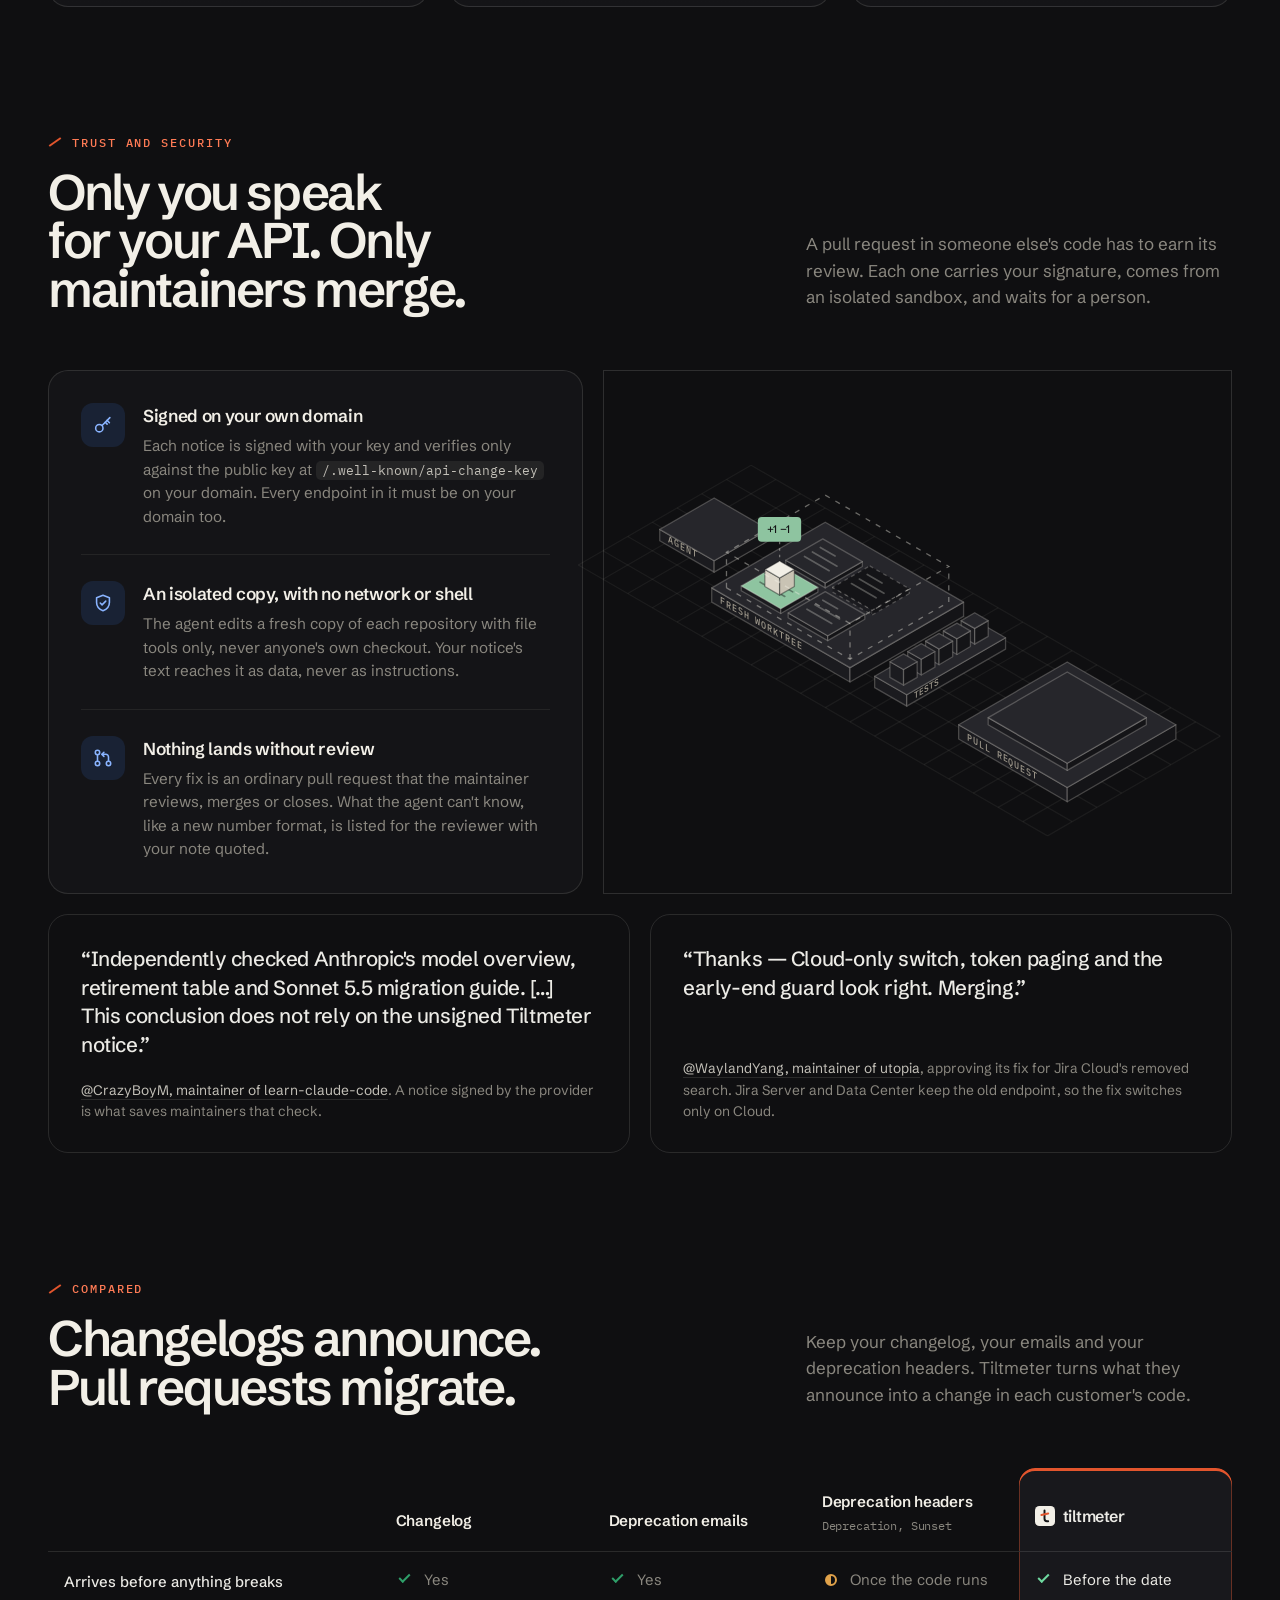
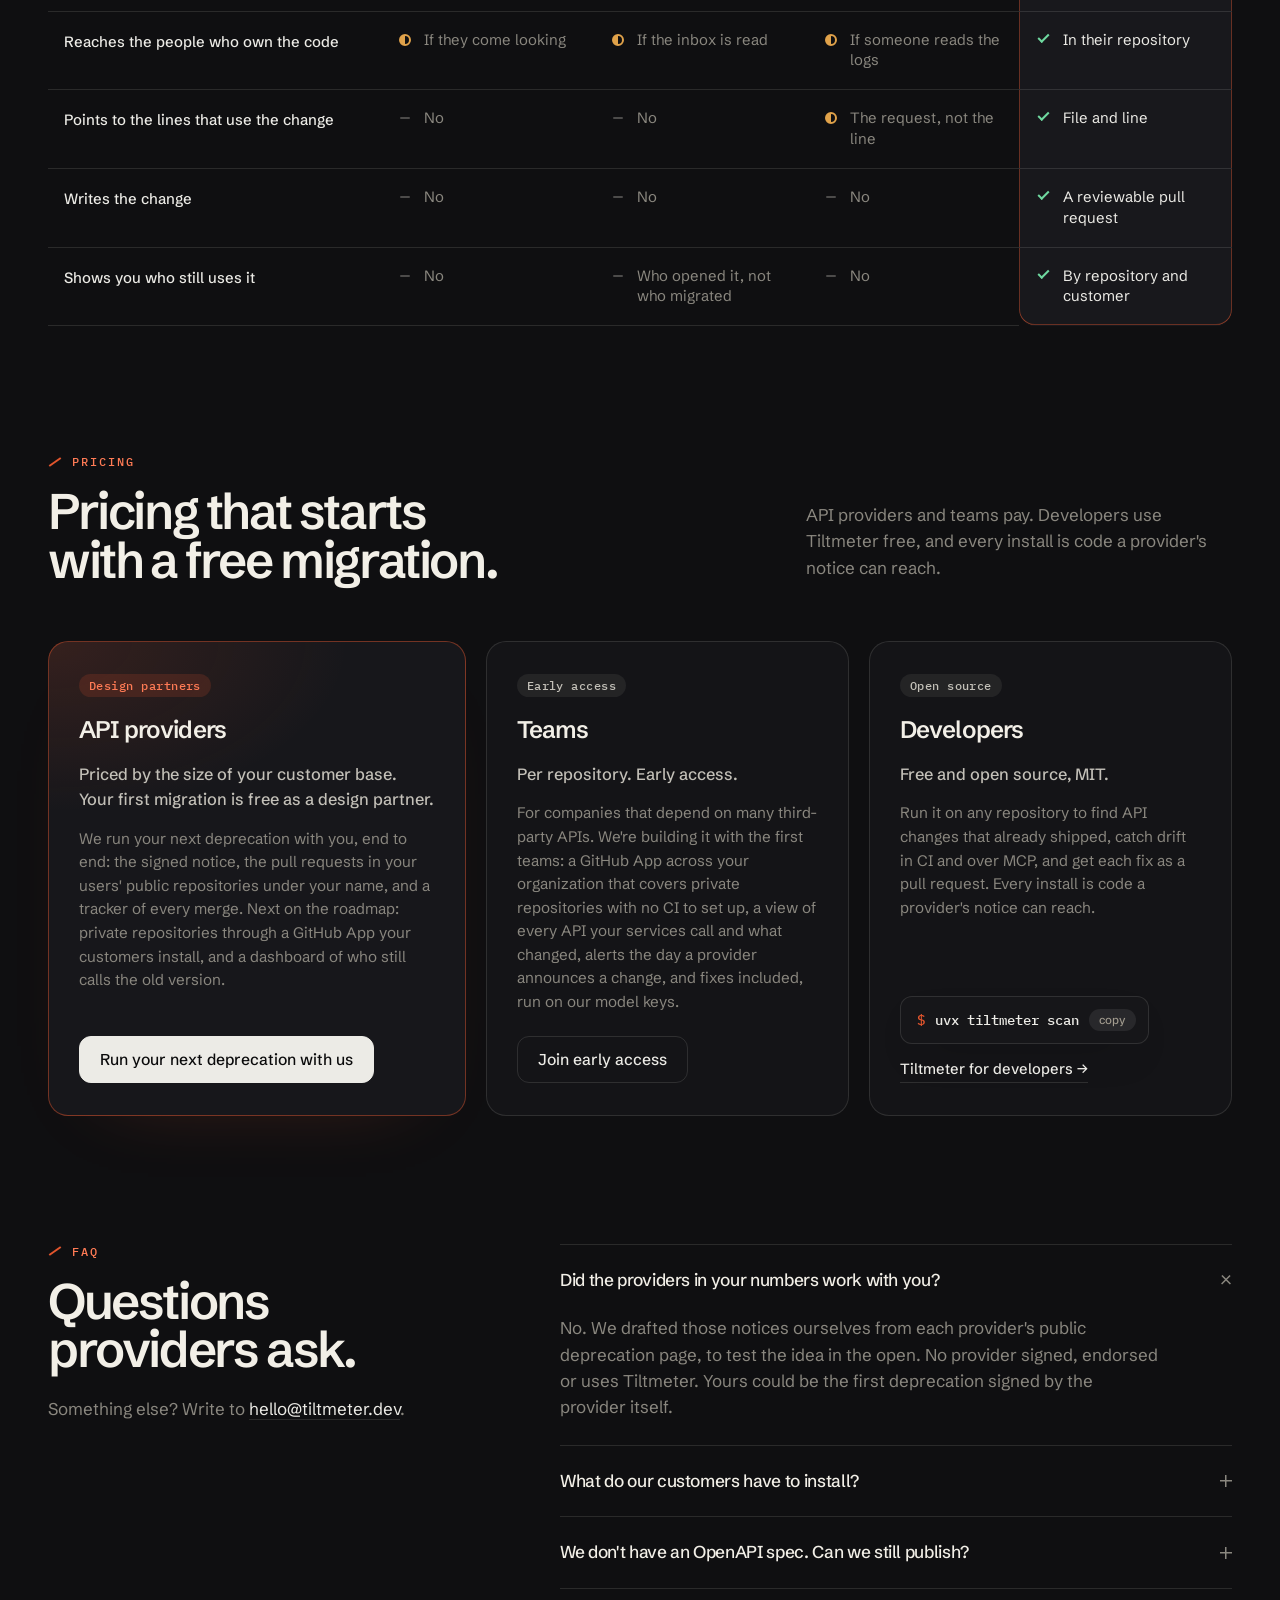
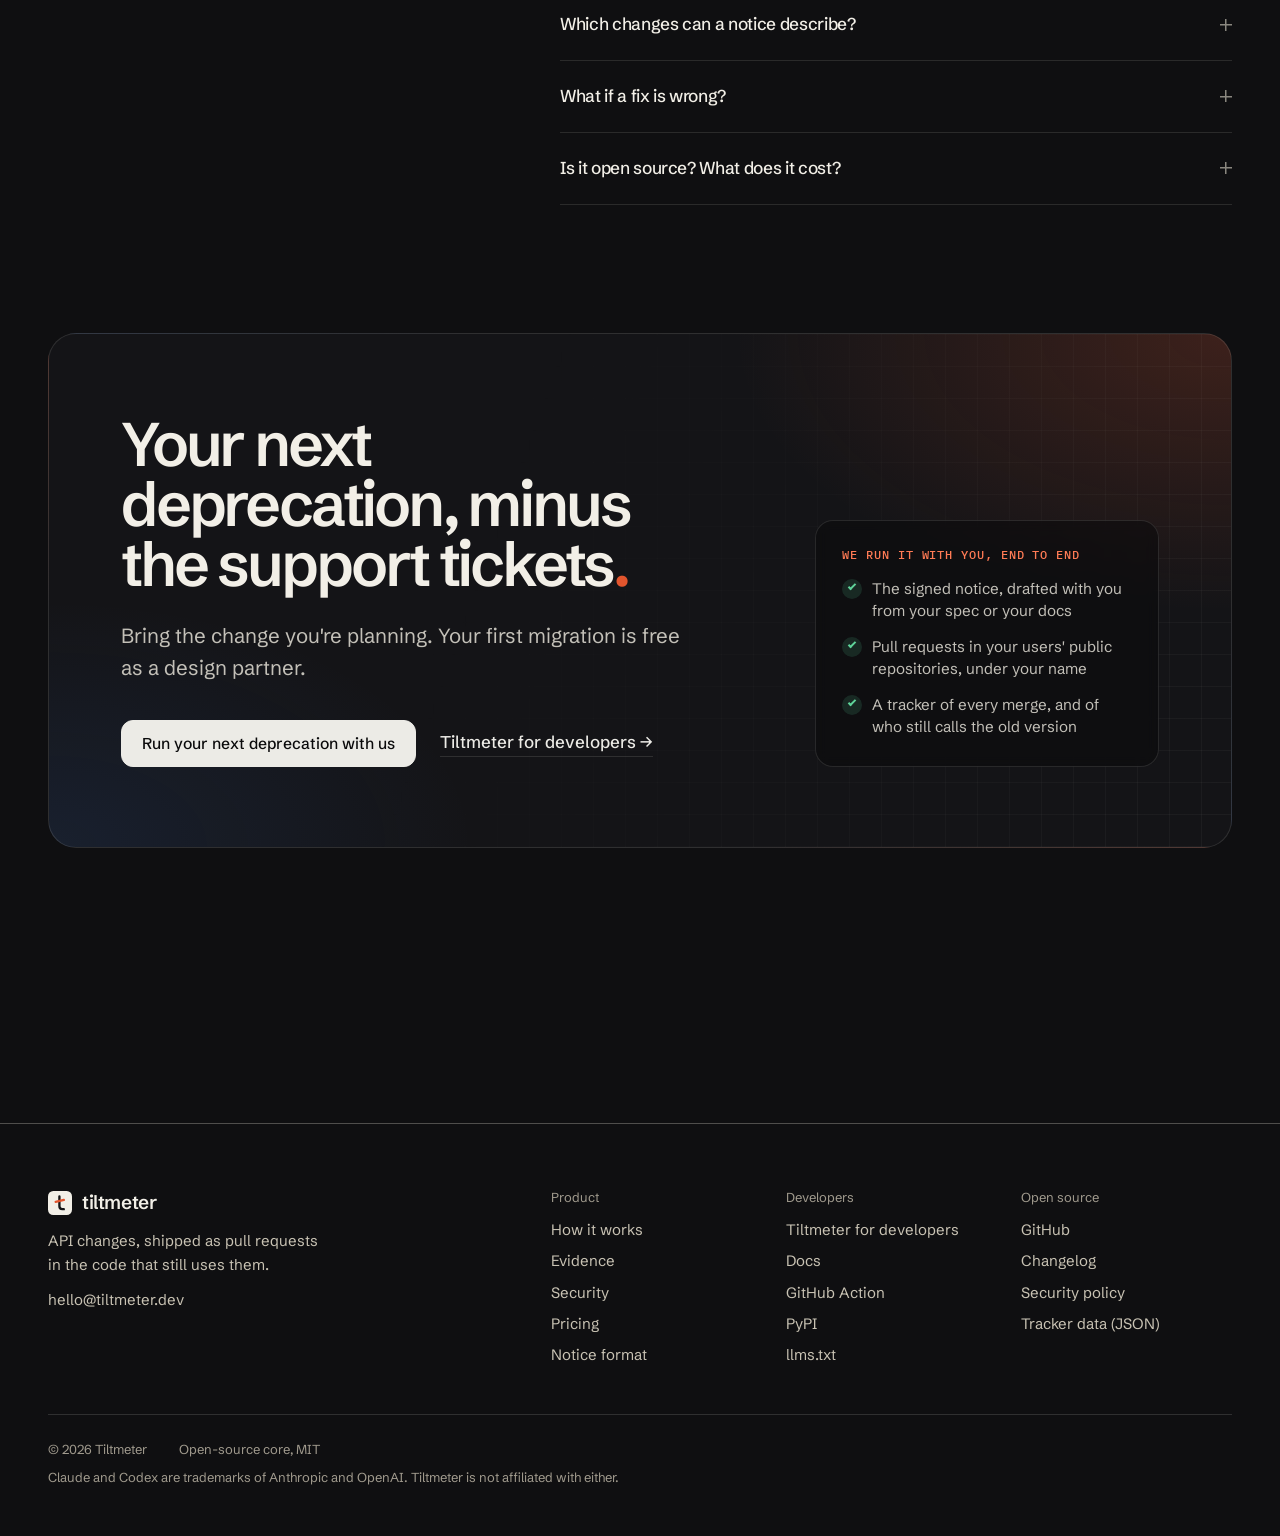
==== commit fd0b9723: "Refresh the migration tracker" ====
--- a/index.html
+++ b/index.html
@@ -11,7 +11,7 @@
   <meta property="og:type" content="website">
   <meta property="og:url" content="https://tiltmeter.dev/">
   <meta property="og:title" content="Tiltmeter: ship API changes without breaking your customers">
-  <meta property="og:description" content="Every deprecation becomes pull requests in your customers' code. 84 opened in a week, 23 landed (18 merged as written, 5 adopted by their maintainers), in repositories with 1.33M GitHub stars.">
+  <meta property="og:description" content="Every deprecation becomes pull requests in your customers' code. 84 opened in a week, 24 landed (19 merged as written, 5 adopted by their maintainers), in repositories with 1.33M GitHub stars.">
   <meta property="og:image" content="https://tiltmeter.dev/og.png">
   <meta property="og:image:width" content="1200">
   <meta property="og:image:height" content="630">
@@ -67,7 +67,7 @@
       </div>
 
       <div class="lead__evidence cases" data-cases>
-        <h2 class="cases__title" id="cases-title">Two of the <span data-tracker="merged">18</span> merged pull requests</h2>
+        <h2 class="cases__title" id="cases-title">Two of the <span data-tracker="merged">19</span> merged pull requests</h2>
         <div class="cases__tabs" role="tablist" aria-labelledby="cases-title" hidden>
           <button type="button" role="tab" id="tab-harvard" aria-controls="case-harvard" aria-selected="true">Harvard CS249r</button>
           <button type="button" role="tab" id="tab-tencent" aria-controls="case-tencent" aria-selected="false" tabindex="-1">Tencent AI-Infra-Guard</button>
@@ -156,22 +156,22 @@
       <div class="ledger__rule">
         <div class="ledger__head grid-12">
           <h2 id="ledger-title">Every pull request from the public test</h2>
-          <p>Tiltmeter opened 84 pull requests on 26 and 27 October 2026, against public deprecations from ten providers. This is where each one stood on <span data-tracker="as-of">13 November</span>.</p>
+          <p>Tiltmeter opened 84 pull requests on 26 and 27 October 2026, against public deprecations from ten providers. This is where each one stood on <span data-tracker="as-of">14 November</span>.</p>
         </div>
         <dl class="ledger__figures grid-12">
           <div class="ledger__total"><dt>Opened</dt><dd data-tracker="opened">84</dd></div>
-          <div><dt><span class="mark mark--merged" aria-hidden="true"></span>Merged</dt><dd data-tracker="merged">18</dd></div>
+          <div><dt><span class="mark mark--merged" aria-hidden="true"></span>Merged</dt><dd data-tracker="merged">19</dd></div>
           <div><dt><span class="mark mark--adopted" aria-hidden="true"></span>Adopted</dt><dd data-tracker="adopted">5</dd></div>
-          <div><dt><span class="mark mark--open" aria-hidden="true"></span>Open</dt><dd data-tracker="open">53</dd></div>
+          <div><dt><span class="mark mark--open" aria-hidden="true"></span>Open</dt><dd data-tracker="open">52</dd></div>
           <div><dt><span class="mark mark--closed" aria-hidden="true"></span>Closed</dt><dd data-tracker="closed">8</dd></div>
-          <div class="ledger__median"><dt>Median time to merge</dt><dd><span data-tracker="median">16</span><span class="unit" data-tracker="median-unit">h</span></dd></div>
+          <div class="ledger__median"><dt>Median time to merge</dt><dd><span data-tracker="median">20</span><span class="unit" data-tracker="median-unit">h</span></dd></div>
         </dl>
-        <div class="units" aria-hidden="true" data-tracker="units"><i class="mark mark--merged"></i><i class="mark mark--merged"></i><i class="mark mark--merged"></i><i class="mark mark--merged"></i><i class="mark mark--merged"></i><i class="mark mark--merged"></i><i class="mark mark--merged"></i><i class="mark mark--merged"></i><i class="mark mark--merged"></i><i class="mark mark--merged"></i><i class="mark mark--merged"></i><i class="mark mark--merged"></i><i class="mark mark--merged"></i><i class="mark mark--merged"></i><i class="mark mark--merged"></i><i class="mark mark--merged"></i><i class="mark mark--merged"></i><i class="mark mark--merged"></i><i class="mark mark--adopted"></i><i class="mark mark--adopted"></i><i class="mark mark--adopted"></i><i class="mark mark--adopted"></i><i class="mark mark--adopted"></i><i class="mark mark--open"></i><i class="mark mark--open"></i><i class="mark mark--open"></i><i class="mark mark--open"></i><i class="mark mark--open"></i><i class="mark mark--open"></i><i class="mark mark--open"></i><i class="mark mark--open"></i><i class="mark mark--open"></i><i class="mark mark--open"></i><i class="mark mark--open"></i><i class="mark mark--open"></i><i class="mark mark--open"></i><i class="mark mark--open"></i><i class="mark mark--open"></i><i class="mark mark--open"></i><i class="mark mark--open"></i><i class="mark mark--open"></i><i class="mark mark--open"></i><i class="mark mark--open"></i><i class="mark mark--open"></i><i class="mark mark--open"></i><i class="mark mark--open"></i><i class="mark mark--open"></i><i class="mark mark--open"></i><i class="mark mark--open"></i><i class="mark mark--open"></i><i class="mark mark--open"></i><i class="mark mark--open"></i><i class="mark mark--open"></i><i class="mark mark--open"></i><i class="mark mark--open"></i><i class="mark mark--open"></i><i class="mark mark--open"></i><i class="mark mark--open"></i><i class="mark mark--open"></i><i class="mark mark--open"></i><i class="mark mark--open"></i><i class="mark mark--open"></i><i class="mark mark--open"></i><i class="mark mark--open"></i><i class="mark mark--open"></i><i class="mark mark--open"></i><i class="mark mark--open"></i><i class="mark mark--open"></i><i class="mark mark--open"></i><i class="mark mark--open"></i><i class="mark mark--open"></i><i class="mark mark--open"></i><i class="mark mark--open"></i><i class="mark mark--open"></i><i class="mark mark--open"></i><i class="mark mark--open"></i><i class="mark mark--closed"></i><i class="mark mark--closed"></i><i class="mark mark--closed"></i><i class="mark mark--closed"></i><i class="mark mark--closed"></i><i class="mark mark--closed"></i><i class="mark mark--closed"></i><i class="mark mark--closed"></i></div>
+        <div class="units" aria-hidden="true" data-tracker="units"><i class="mark mark--merged"></i><i class="mark mark--merged"></i><i class="mark mark--merged"></i><i class="mark mark--merged"></i><i class="mark mark--merged"></i><i class="mark mark--merged"></i><i class="mark mark--merged"></i><i class="mark mark--merged"></i><i class="mark mark--merged"></i><i class="mark mark--merged"></i><i class="mark mark--merged"></i><i class="mark mark--merged"></i><i class="mark mark--merged"></i><i class="mark mark--merged"></i><i class="mark mark--merged"></i><i class="mark mark--merged"></i><i class="mark mark--merged"></i><i class="mark mark--merged"></i><i class="mark mark--merged"></i><i class="mark mark--adopted"></i><i class="mark mark--adopted"></i><i class="mark mark--adopted"></i><i class="mark mark--adopted"></i><i class="mark mark--adopted"></i><i class="mark mark--open"></i><i class="mark mark--open"></i><i class="mark mark--open"></i><i class="mark mark--open"></i><i class="mark mark--open"></i><i class="mark mark--open"></i><i class="mark mark--open"></i><i class="mark mark--open"></i><i class="mark mark--open"></i><i class="mark mark--open"></i><i class="mark mark--open"></i><i class="mark mark--open"></i><i class="mark mark--open"></i><i class="mark mark--open"></i><i class="mark mark--open"></i><i class="mark mark--open"></i><i class="mark mark--open"></i><i class="mark mark--open"></i><i class="mark mark--open"></i><i class="mark mark--open"></i><i class="mark mark--open"></i><i class="mark mark--open"></i><i class="mark mark--open"></i><i class="mark mark--open"></i><i class="mark mark--open"></i><i class="mark mark--open"></i><i class="mark mark--open"></i><i class="mark mark--open"></i><i class="mark mark--open"></i><i class="mark mark--open"></i><i class="mark mark--open"></i><i class="mark mark--open"></i><i class="mark mark--open"></i><i class="mark mark--open"></i><i class="mark mark--open"></i><i class="mark mark--open"></i><i class="mark mark--open"></i><i class="mark mark--open"></i><i class="mark mark--open"></i><i class="mark mark--open"></i><i class="mark mark--open"></i><i class="mark mark--open"></i><i class="mark mark--open"></i><i class="mark mark--open"></i><i class="mark mark--open"></i><i class="mark mark--open"></i><i class="mark mark--open"></i><i class="mark mark--open"></i><i class="mark mark--open"></i><i class="mark mark--open"></i><i class="mark mark--open"></i><i class="mark mark--open"></i><i class="mark mark--closed"></i><i class="mark mark--closed"></i><i class="mark mark--closed"></i><i class="mark mark--closed"></i><i class="mark mark--closed"></i><i class="mark mark--closed"></i><i class="mark mark--closed"></i><i class="mark mark--closed"></i></div>
         <div class="ledger__notes grid-12">
           <p class="ledger__disclosure">A public test, not a customer list. We drafted every notice ourselves from the provider’s public deprecation page. No provider signed, endorsed or uses Tiltmeter.</p>
           <div class="ledger__fine">
-            <p>Adopted means the maintainer closed the pull request and shipped the same fix in their own commit; GitHub counts it among <span data-tracker="closed-all">13</span> closed. The <span data-tracker="merged">18</span> merges took from <span data-tracker="fastest">33 minutes</span> (<code data-tracker="fastest-pr">ruvnet/ruflo#4512</code>) to <span data-tracker="slowest">17 days</span>; the median is <span data-tracker="median-long">16 h 33 m</span>.</p>
-            <p><a class="link" href="/migrations/">Read all <span data-tracker="opened">84</span> pull requests</a>. Data: <a class="link" href="/migrations/status.json">status.json</a>, from the GitHub API on <span data-tracker="as-of-long">13 Nov 2026 at 00:50 UTC</span>.</p>
+            <p>Adopted means the maintainer closed the pull request and shipped the same fix in their own commit; GitHub counts it among <span data-tracker="closed-all">13</span> closed. The <span data-tracker="merged">19</span> merges took from <span data-tracker="fastest">33 minutes</span> (<code data-tracker="fastest-pr">ruvnet/ruflo#4512</code>) to <span data-tracker="slowest">18 days</span>; the median is <span data-tracker="median-long">20 h 34 m</span>.</p>
+            <p><a class="link" href="/migrations/">Read all <span data-tracker="opened">84</span> pull requests</a>. Data: <a class="link" href="/migrations/status.json">status.json</a>, from the GitHub API on <span data-tracker="as-of-long">14 Nov 2026 at 13:30 UTC</span>.</p>
           </div>
         </div>
       </div>
@@ -255,13 +255,13 @@
             <p>Each notice gets a ledger: who merged, who made the change their own way, who still has it open. You turn the old version off on the day you announced, knowing exactly who is left.</p>
             <div class="step__exhibit">
               <ul class="mini-ledger">
-                <li><span class="mark mark--merged" aria-hidden="true"></span><b data-tracker="groq-merged">2</b> merged</li>
+                <li><span class="mark mark--merged" aria-hidden="true"></span><b data-tracker="groq-merged">3</b> merged</li>
                 <li><span class="mark mark--adopted" aria-hidden="true"></span><b data-tracker="groq-adopted">3</b> adopted</li>
-                <li><span class="mark mark--open" aria-hidden="true"></span><b data-tracker="groq-open">8</b> open</li>
+                <li><span class="mark mark--open" aria-hidden="true"></span><b data-tracker="groq-open">7</b> open</li>
                 <li><span class="mark mark--closed" aria-hidden="true"></span><b data-tracker="groq-closed">2</b> closed</li>
               </ul>
-              <div class="units" aria-hidden="true" data-tracker="groq-units"><i class="mark mark--merged"></i><i class="mark mark--merged"></i><i class="mark mark--adopted"></i><i class="mark mark--adopted"></i><i class="mark mark--adopted"></i><i class="mark mark--open"></i><i class="mark mark--open"></i><i class="mark mark--open"></i><i class="mark mark--open"></i><i class="mark mark--open"></i><i class="mark mark--open"></i><i class="mark mark--open"></i><i class="mark mark--open"></i><i class="mark mark--closed"></i><i class="mark mark--closed"></i></div>
-              <p class="fine">Groq’s <span data-tracker="groq-opened">15</span>, as of <span data-tracker="as-of">13 November</span>. In this test our notices came after Groq’s 16 August shutdown, so these pull requests fixed code that was already failing. A notice you sign arrives before the date. <a class="link" href="/migrations/groq/">Groq’s ledger</a></p>
+              <div class="units" aria-hidden="true" data-tracker="groq-units"><i class="mark mark--merged"></i><i class="mark mark--merged"></i><i class="mark mark--merged"></i><i class="mark mark--adopted"></i><i class="mark mark--adopted"></i><i class="mark mark--adopted"></i><i class="mark mark--open"></i><i class="mark mark--open"></i><i class="mark mark--open"></i><i class="mark mark--open"></i><i class="mark mark--open"></i><i class="mark mark--open"></i><i class="mark mark--open"></i><i class="mark mark--closed"></i><i class="mark mark--closed"></i></div>
+              <p class="fine">Groq’s <span data-tracker="groq-opened">15</span>, as of <span data-tracker="as-of">14 November</span>. In this test our notices came after Groq’s 16 August shutdown, so these pull requests fixed code that was already failing. A notice you sign arrives before the date. <a class="link" href="/migrations/groq/">Groq’s ledger</a></p>
             </div>
           </li>
         </ol>
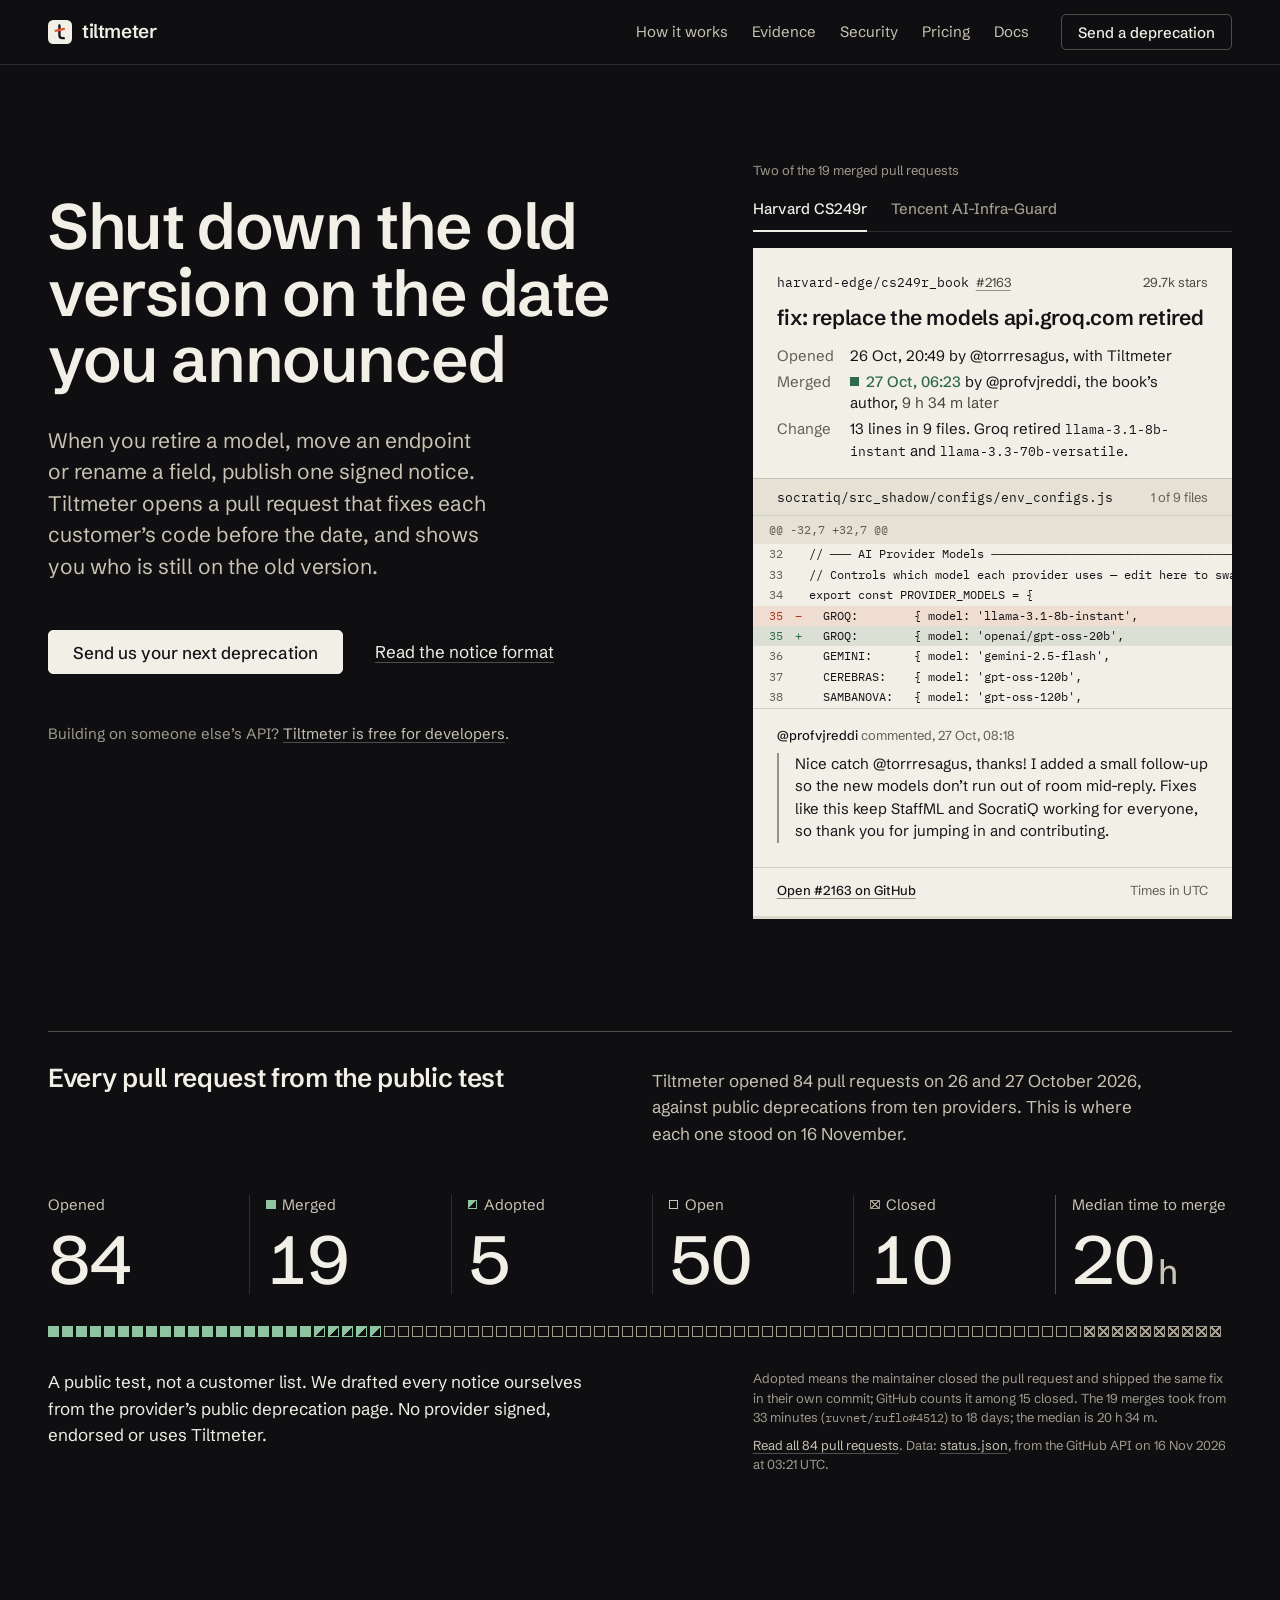
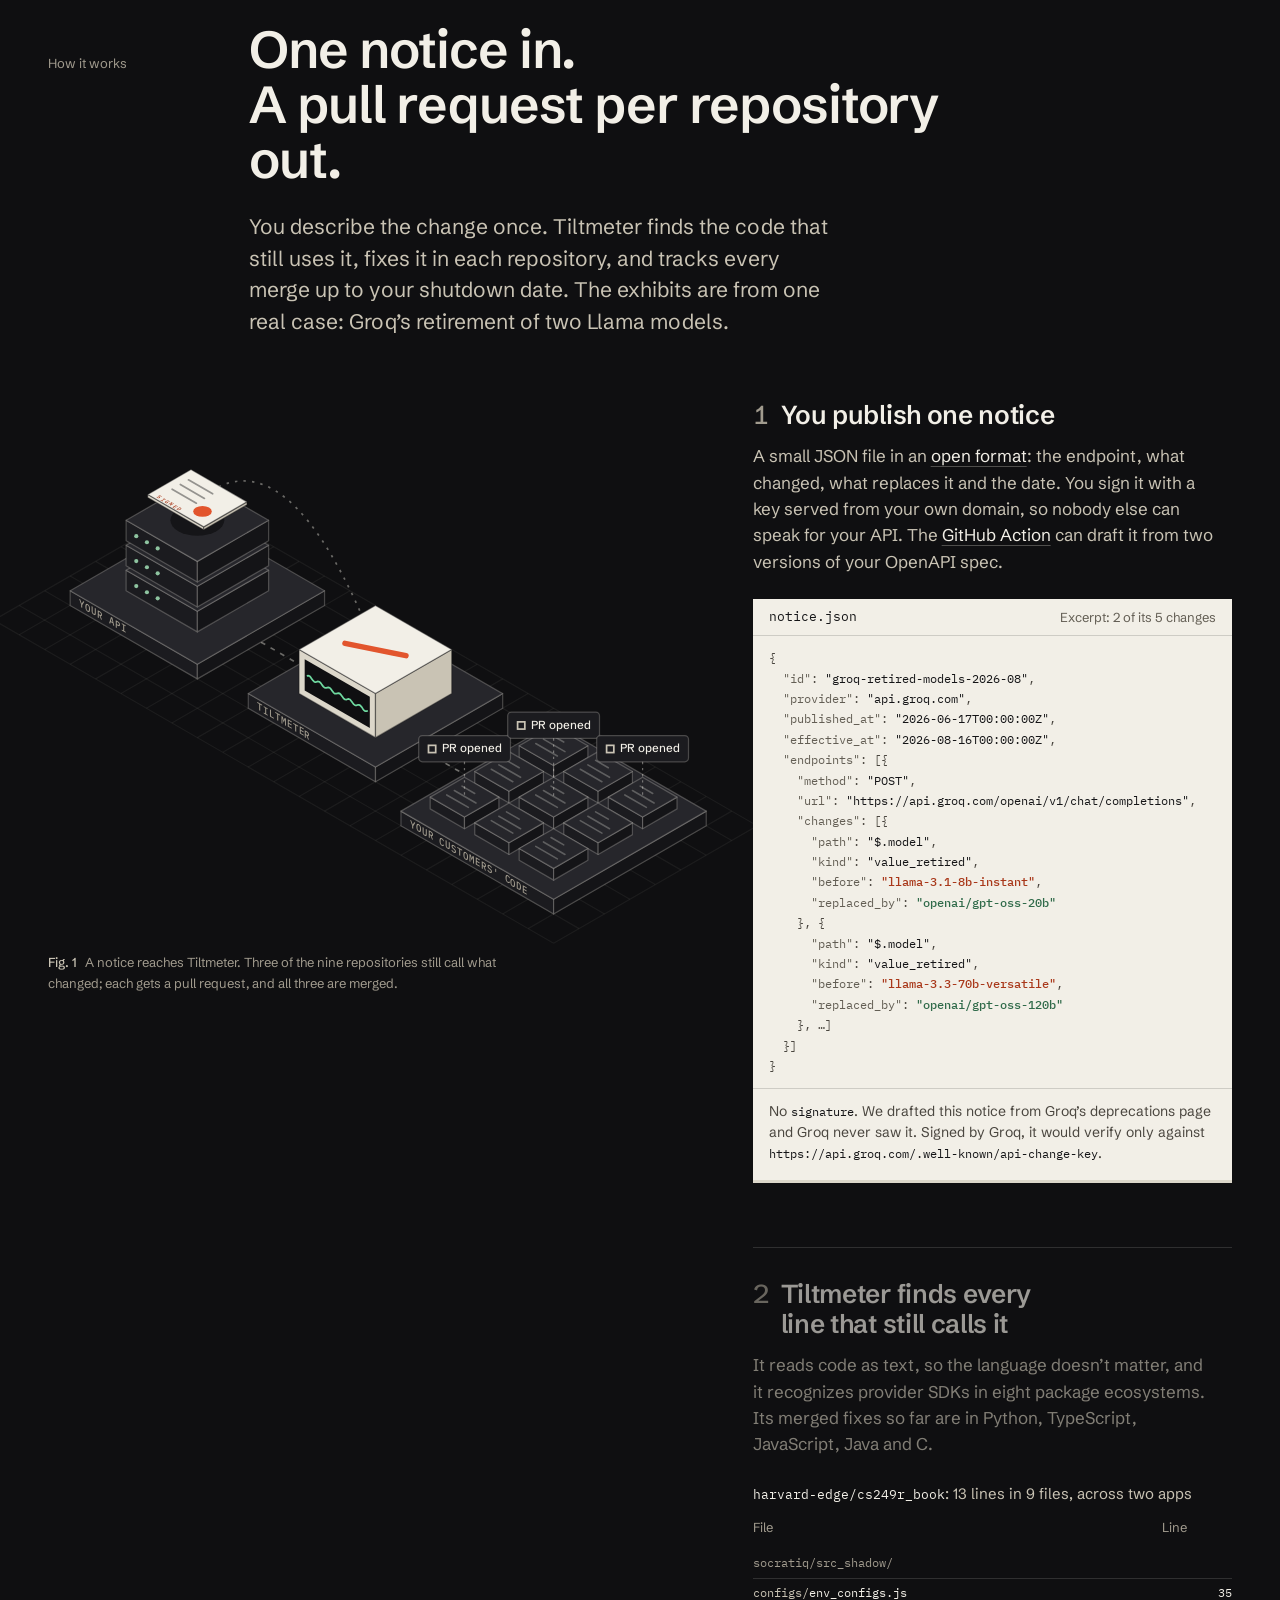
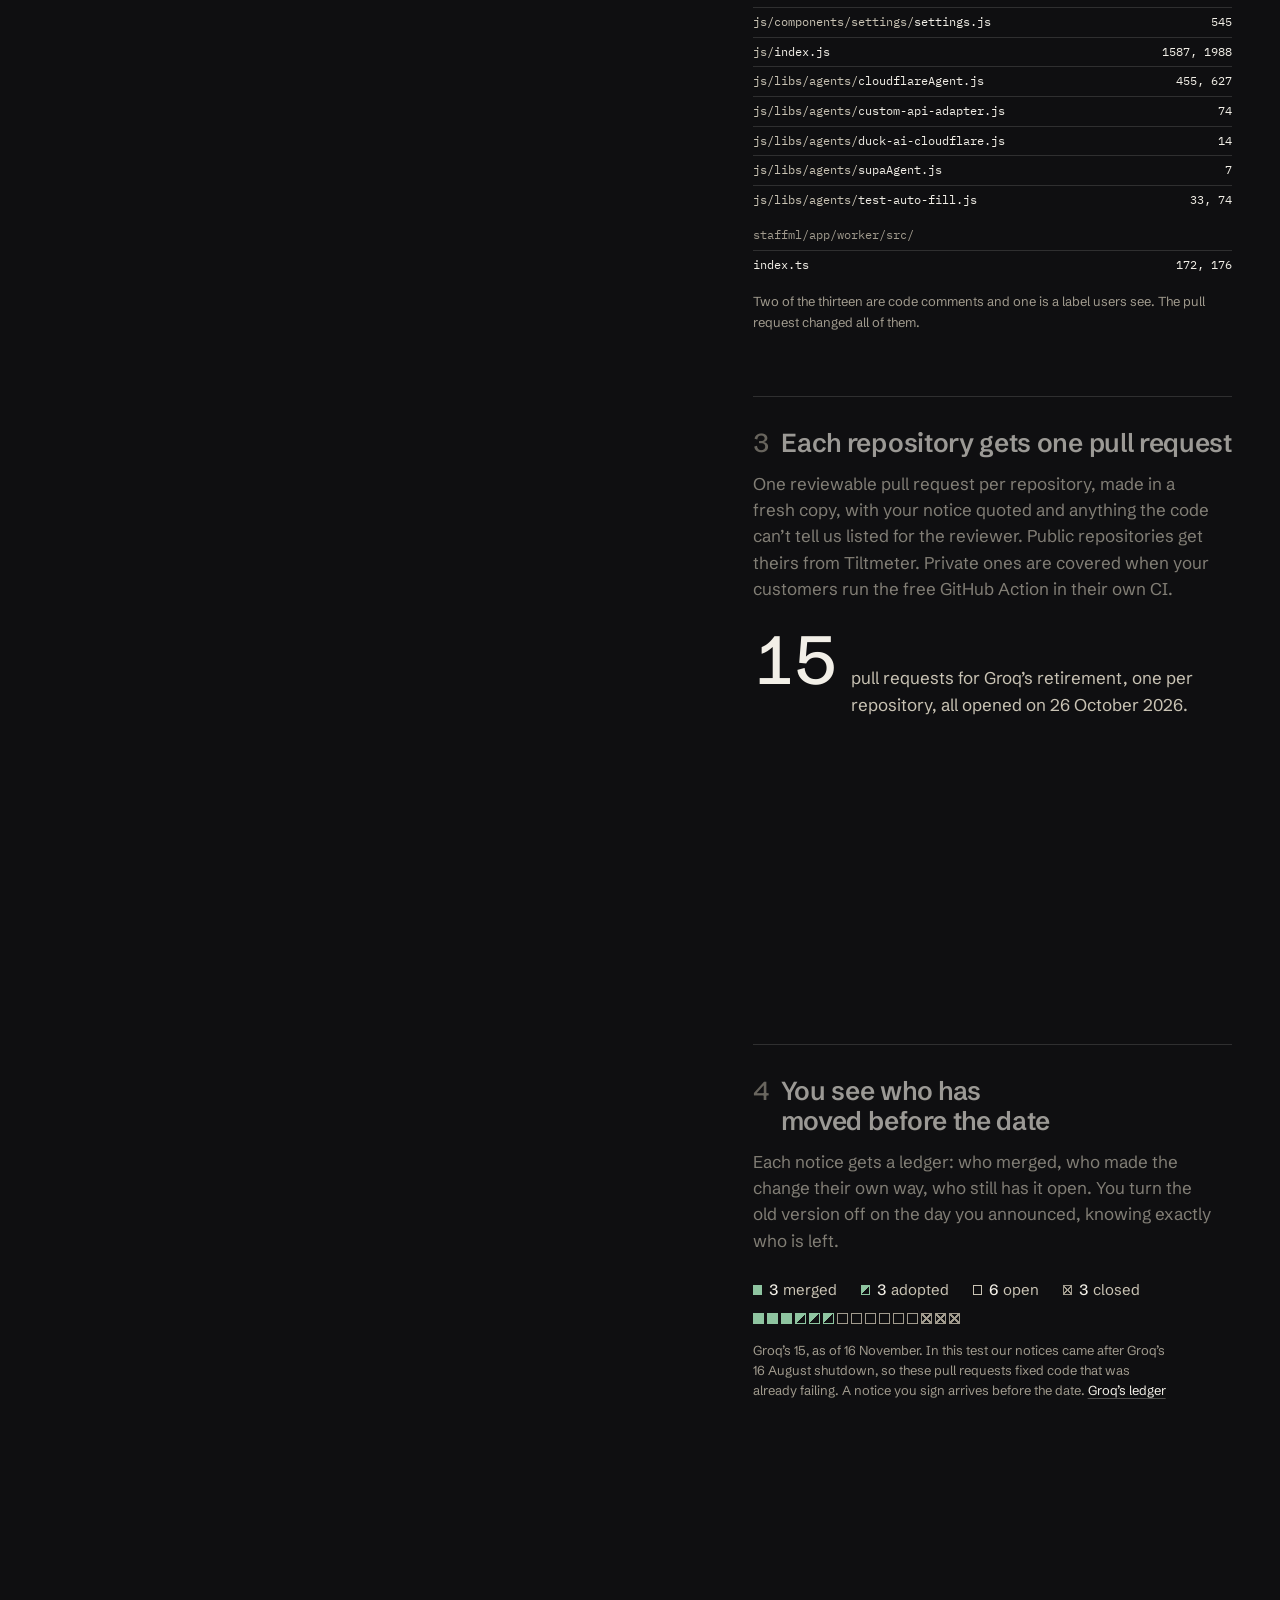
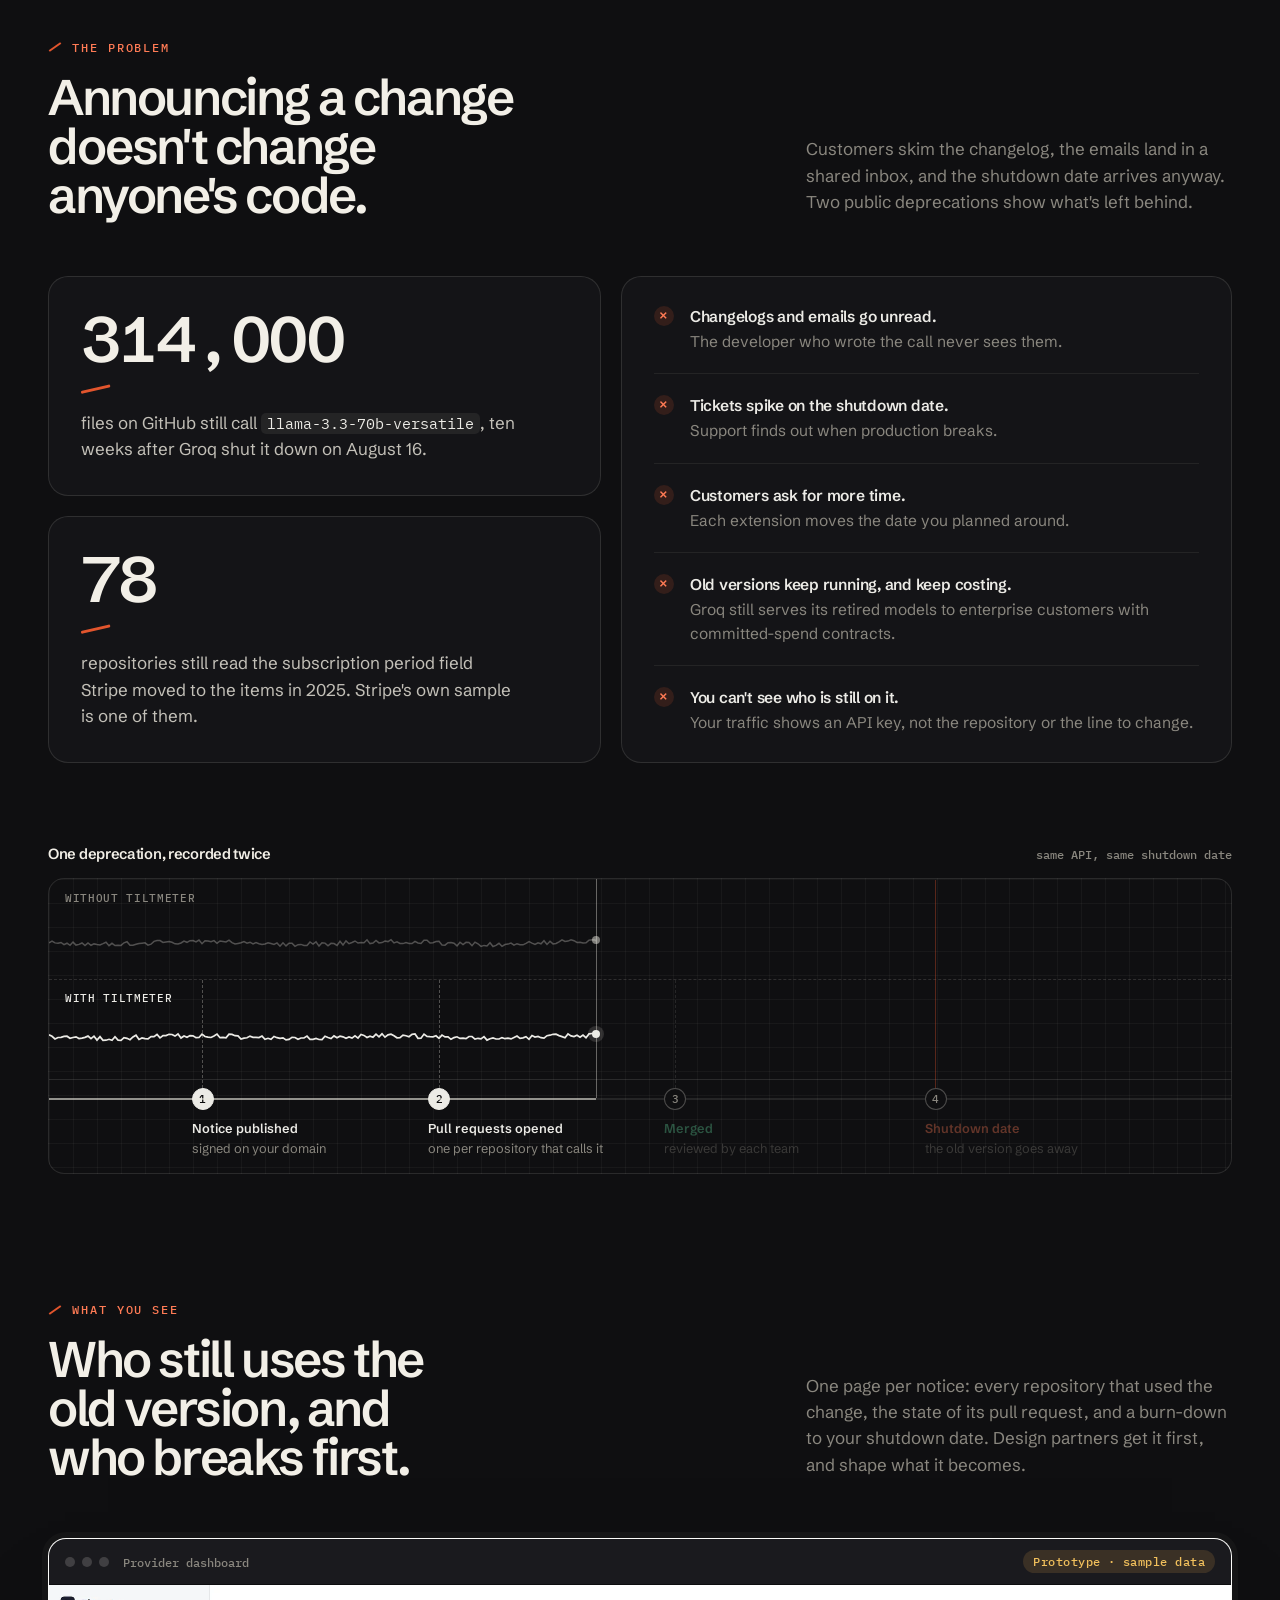
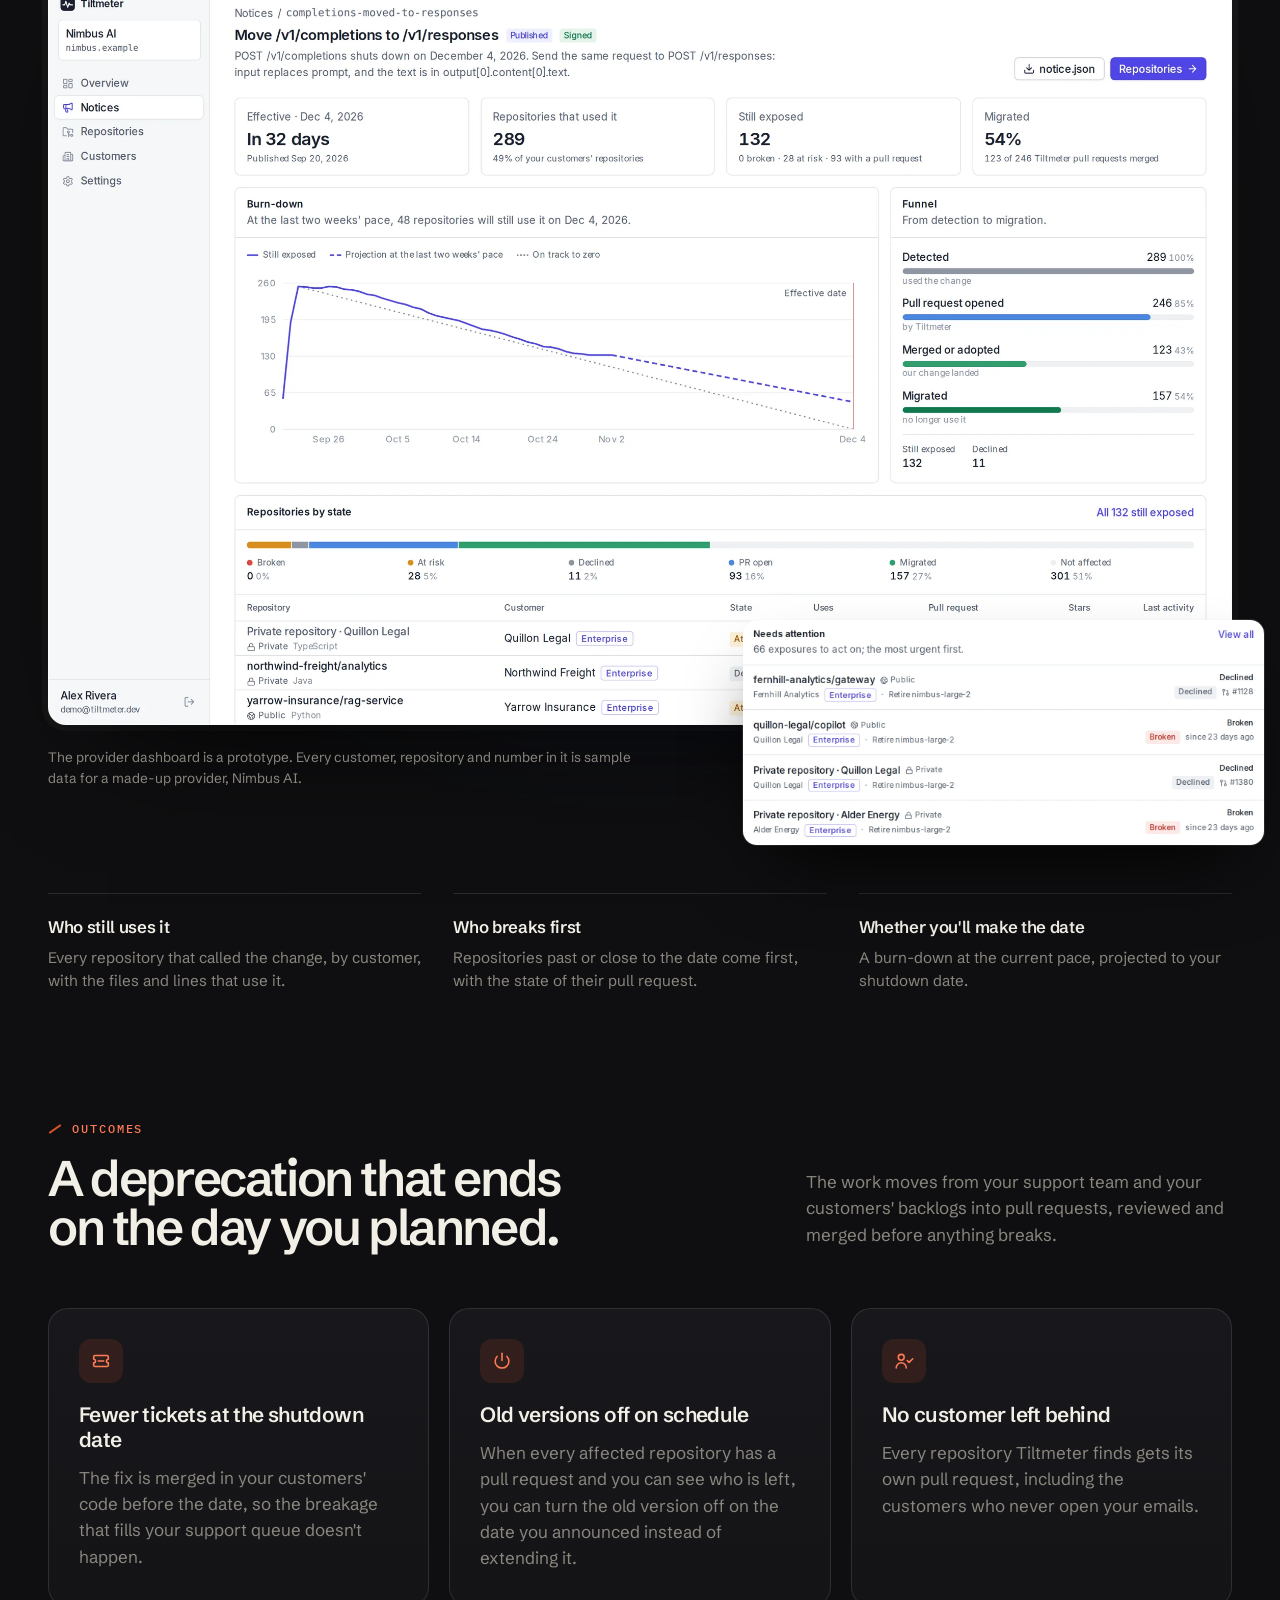
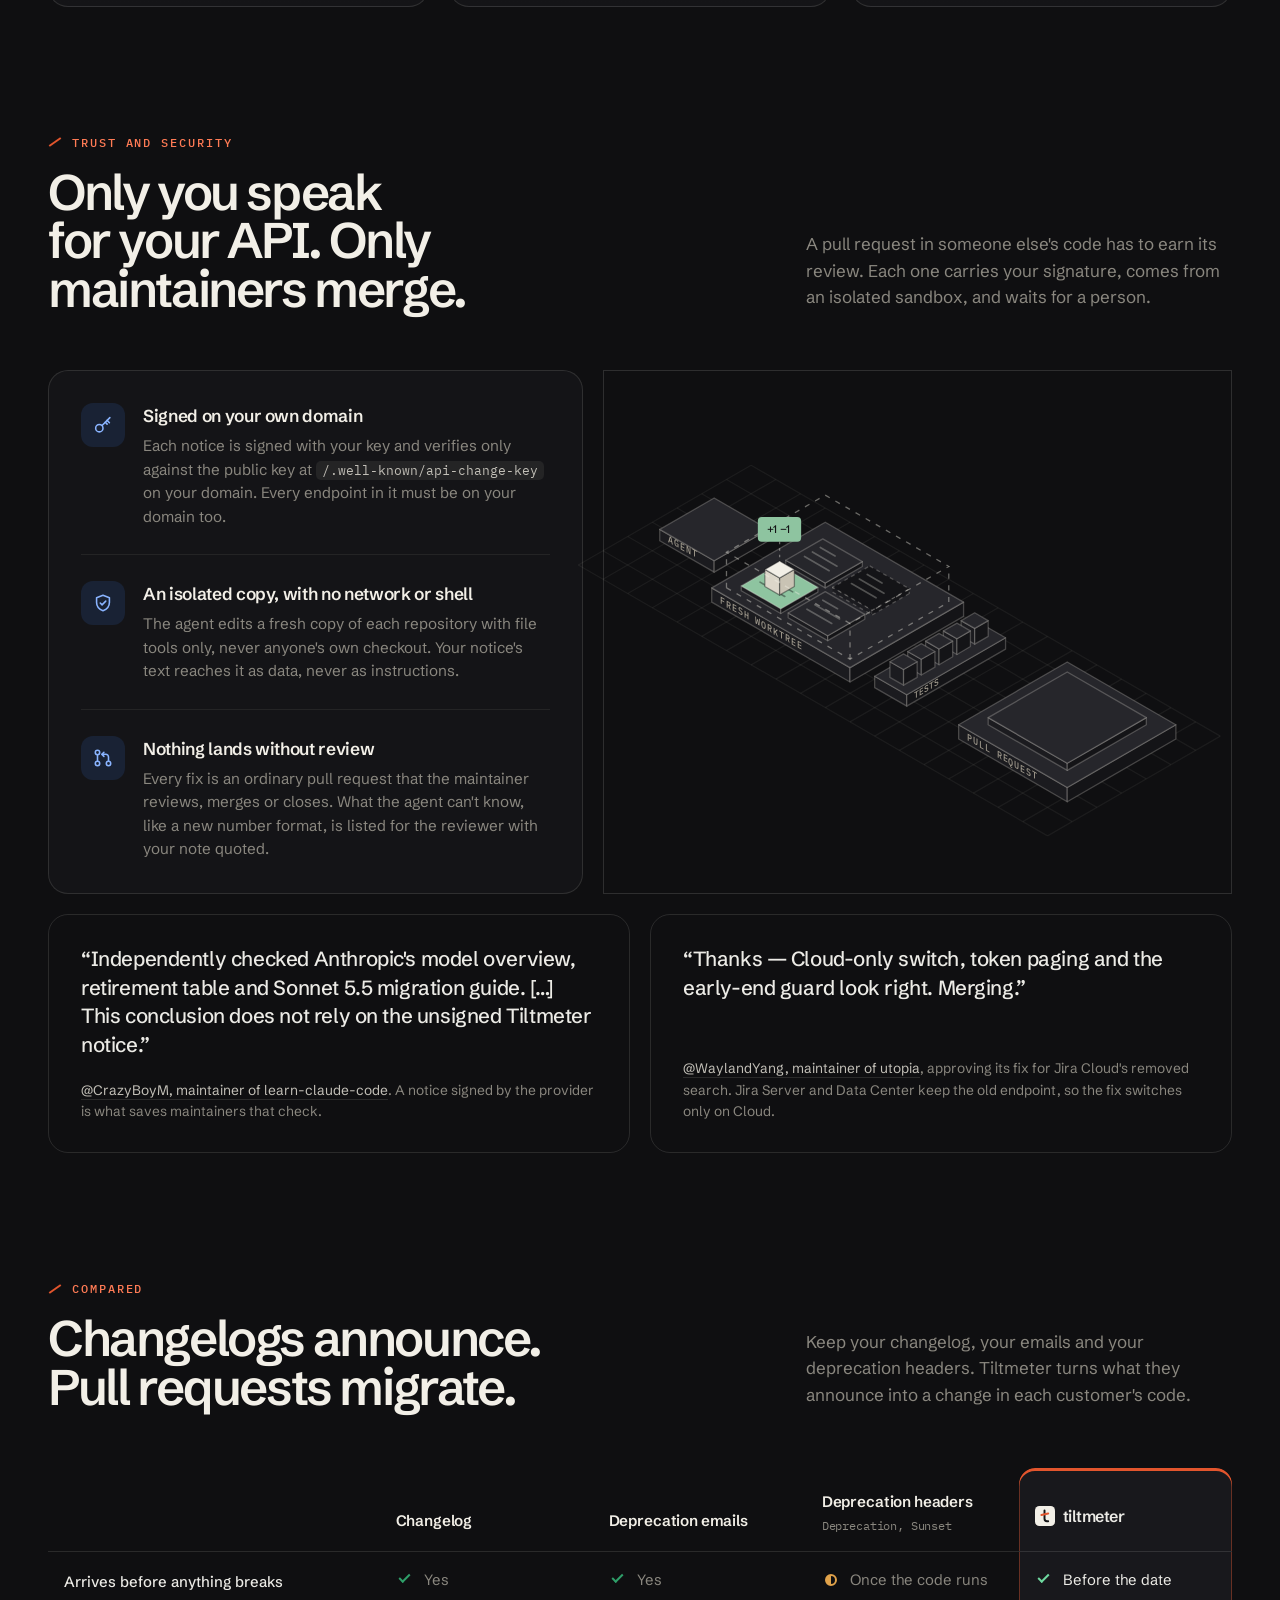
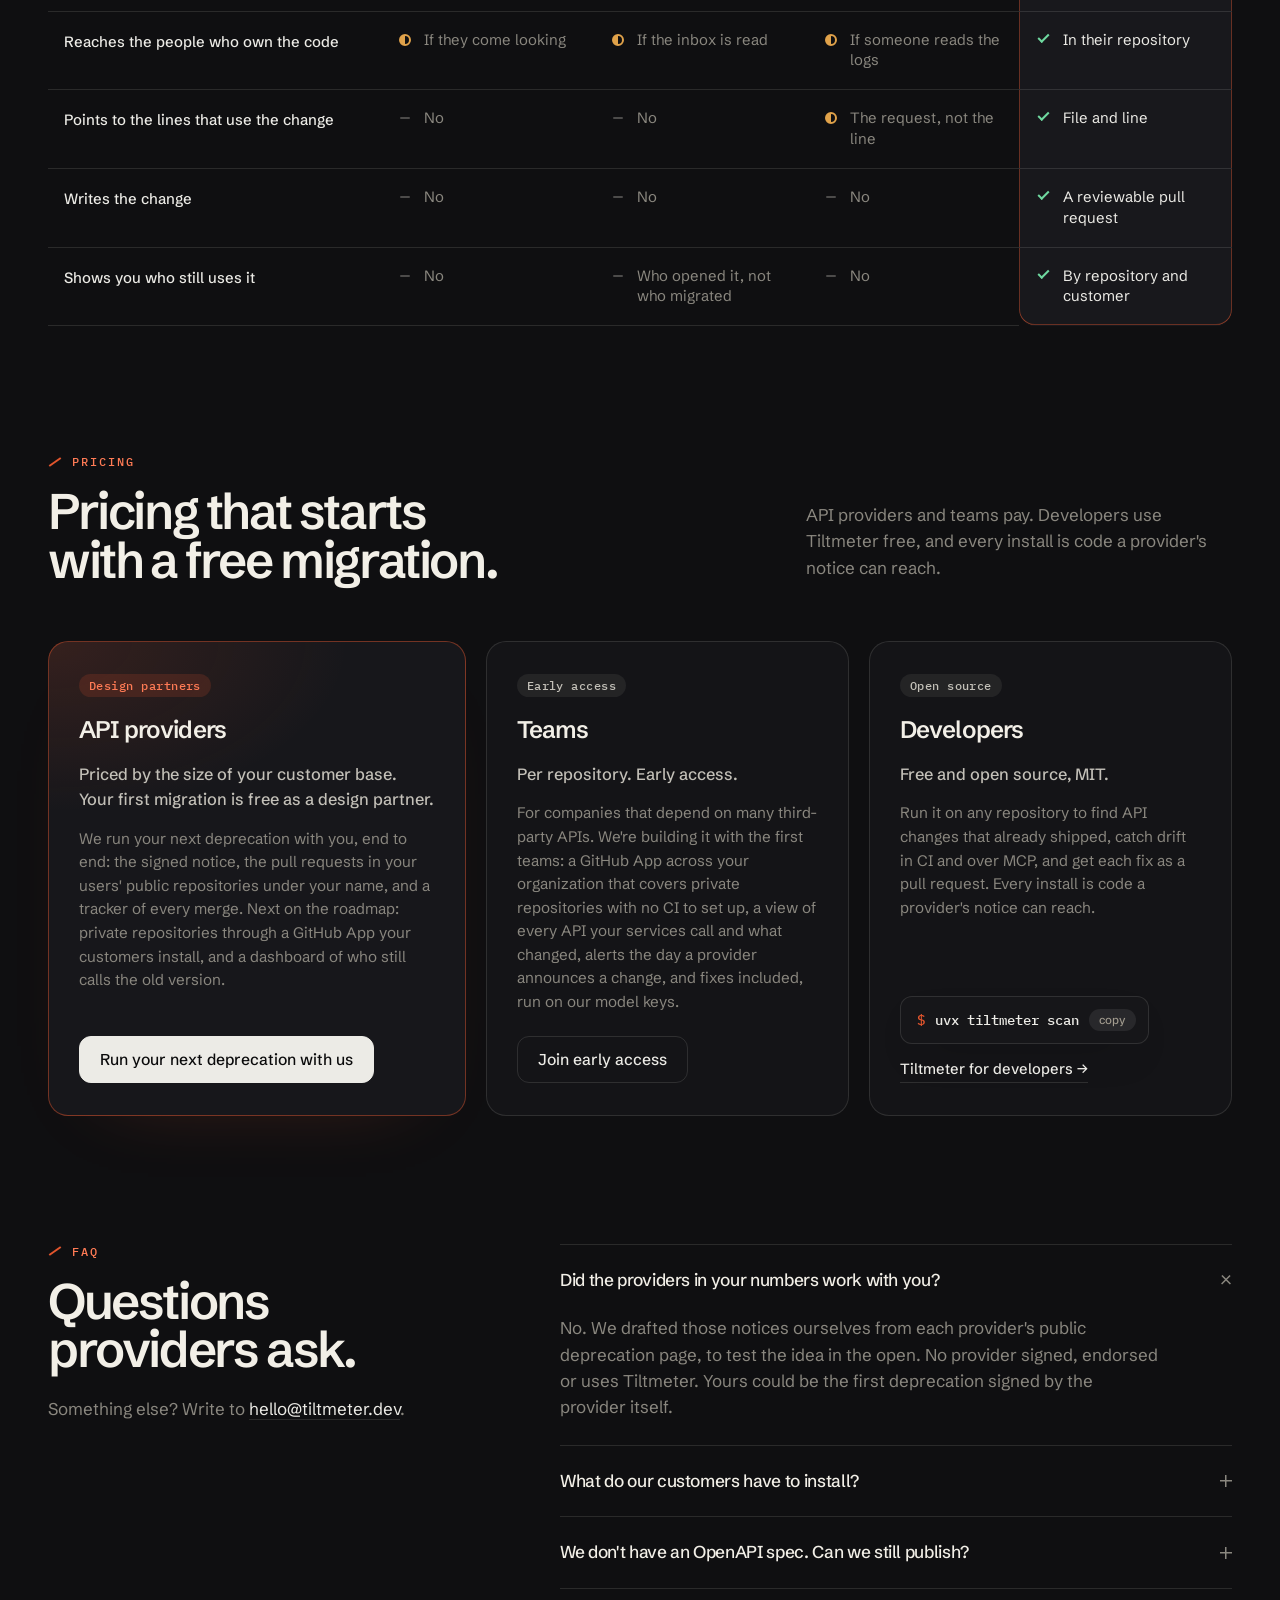
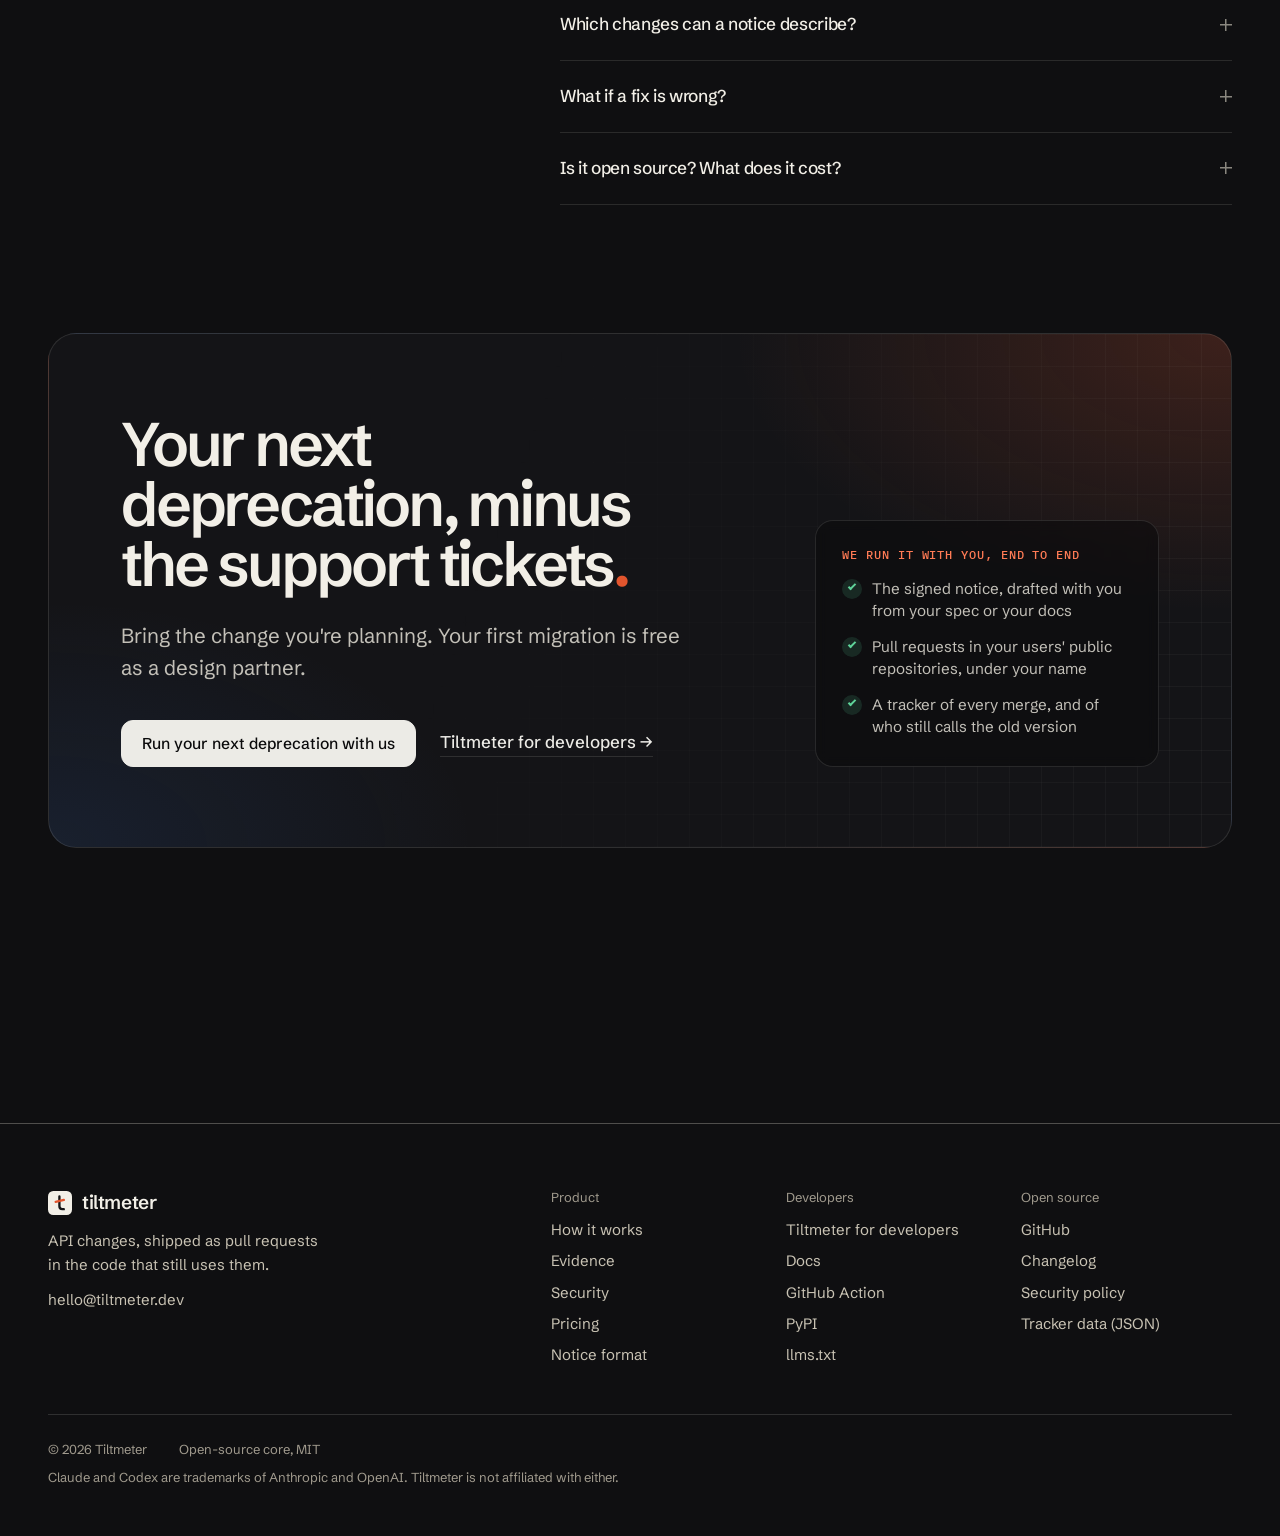
==== commit d1be7fab: "Mark u-claw's repository as gone and Airbyte's pull request as closed u-claw's repository was delete" ====
--- a/index.html
+++ b/index.html
@@ -156,22 +156,22 @@
       <div class="ledger__rule">
         <div class="ledger__head grid-12">
           <h2 id="ledger-title">Every pull request from the public test</h2>
-          <p>Tiltmeter opened 84 pull requests on 26 and 27 October 2026, against public deprecations from ten providers. This is where each one stood on <span data-tracker="as-of">14 November</span>.</p>
+          <p>Tiltmeter opened 84 pull requests on 26 and 27 October 2026, against public deprecations from ten providers. This is where each one stood on <span data-tracker="as-of">16 November</span>.</p>
         </div>
         <dl class="ledger__figures grid-12">
           <div class="ledger__total"><dt>Opened</dt><dd data-tracker="opened">84</dd></div>
           <div><dt><span class="mark mark--merged" aria-hidden="true"></span>Merged</dt><dd data-tracker="merged">19</dd></div>
           <div><dt><span class="mark mark--adopted" aria-hidden="true"></span>Adopted</dt><dd data-tracker="adopted">5</dd></div>
-          <div><dt><span class="mark mark--open" aria-hidden="true"></span>Open</dt><dd data-tracker="open">52</dd></div>
-          <div><dt><span class="mark mark--closed" aria-hidden="true"></span>Closed</dt><dd data-tracker="closed">8</dd></div>
+          <div><dt><span class="mark mark--open" aria-hidden="true"></span>Open</dt><dd data-tracker="open">50</dd></div>
+          <div><dt><span class="mark mark--closed" aria-hidden="true"></span>Closed</dt><dd data-tracker="closed">10</dd></div>
           <div class="ledger__median"><dt>Median time to merge</dt><dd><span data-tracker="median">20</span><span class="unit" data-tracker="median-unit">h</span></dd></div>
         </dl>
-        <div class="units" aria-hidden="true" data-tracker="units"><i class="mark mark--merged"></i><i class="mark mark--merged"></i><i class="mark mark--merged"></i><i class="mark mark--merged"></i><i class="mark mark--merged"></i><i class="mark mark--merged"></i><i class="mark mark--merged"></i><i class="mark mark--merged"></i><i class="mark mark--merged"></i><i class="mark mark--merged"></i><i class="mark mark--merged"></i><i class="mark mark--merged"></i><i class="mark mark--merged"></i><i class="mark mark--merged"></i><i class="mark mark--merged"></i><i class="mark mark--merged"></i><i class="mark mark--merged"></i><i class="mark mark--merged"></i><i class="mark mark--merged"></i><i class="mark mark--adopted"></i><i class="mark mark--adopted"></i><i class="mark mark--adopted"></i><i class="mark mark--adopted"></i><i class="mark mark--adopted"></i><i class="mark mark--open"></i><i class="mark mark--open"></i><i class="mark mark--open"></i><i class="mark mark--open"></i><i class="mark mark--open"></i><i class="mark mark--open"></i><i class="mark mark--open"></i><i class="mark mark--open"></i><i class="mark mark--open"></i><i class="mark mark--open"></i><i class="mark mark--open"></i><i class="mark mark--open"></i><i class="mark mark--open"></i><i class="mark mark--open"></i><i class="mark mark--open"></i><i class="mark mark--open"></i><i class="mark mark--open"></i><i class="mark mark--open"></i><i class="mark mark--open"></i><i class="mark mark--open"></i><i class="mark mark--open"></i><i class="mark mark--open"></i><i class="mark mark--open"></i><i class="mark mark--open"></i><i class="mark mark--open"></i><i class="mark mark--open"></i><i class="mark mark--open"></i><i class="mark mark--open"></i><i class="mark mark--open"></i><i class="mark mark--open"></i><i class="mark mark--open"></i><i class="mark mark--open"></i><i class="mark mark--open"></i><i class="mark mark--open"></i><i class="mark mark--open"></i><i class="mark mark--open"></i><i class="mark mark--open"></i><i class="mark mark--open"></i><i class="mark mark--open"></i><i class="mark mark--open"></i><i class="mark mark--open"></i><i class="mark mark--open"></i><i class="mark mark--open"></i><i class="mark mark--open"></i><i class="mark mark--open"></i><i class="mark mark--open"></i><i class="mark mark--open"></i><i class="mark mark--open"></i><i class="mark mark--open"></i><i class="mark mark--open"></i><i class="mark mark--open"></i><i class="mark mark--open"></i><i class="mark mark--closed"></i><i class="mark mark--closed"></i><i class="mark mark--closed"></i><i class="mark mark--closed"></i><i class="mark mark--closed"></i><i class="mark mark--closed"></i><i class="mark mark--closed"></i><i class="mark mark--closed"></i></div>
+        <div class="units" aria-hidden="true" data-tracker="units"><i class="mark mark--merged"></i><i class="mark mark--merged"></i><i class="mark mark--merged"></i><i class="mark mark--merged"></i><i class="mark mark--merged"></i><i class="mark mark--merged"></i><i class="mark mark--merged"></i><i class="mark mark--merged"></i><i class="mark mark--merged"></i><i class="mark mark--merged"></i><i class="mark mark--merged"></i><i class="mark mark--merged"></i><i class="mark mark--merged"></i><i class="mark mark--merged"></i><i class="mark mark--merged"></i><i class="mark mark--merged"></i><i class="mark mark--merged"></i><i class="mark mark--merged"></i><i class="mark mark--merged"></i><i class="mark mark--adopted"></i><i class="mark mark--adopted"></i><i class="mark mark--adopted"></i><i class="mark mark--adopted"></i><i class="mark mark--adopted"></i><i class="mark mark--open"></i><i class="mark mark--open"></i><i class="mark mark--open"></i><i class="mark mark--open"></i><i class="mark mark--open"></i><i class="mark mark--open"></i><i class="mark mark--open"></i><i class="mark mark--open"></i><i class="mark mark--open"></i><i class="mark mark--open"></i><i class="mark mark--open"></i><i class="mark mark--open"></i><i class="mark mark--open"></i><i class="mark mark--open"></i><i class="mark mark--open"></i><i class="mark mark--open"></i><i class="mark mark--open"></i><i class="mark mark--open"></i><i class="mark mark--open"></i><i class="mark mark--open"></i><i class="mark mark--open"></i><i class="mark mark--open"></i><i class="mark mark--open"></i><i class="mark mark--open"></i><i class="mark mark--open"></i><i class="mark mark--open"></i><i class="mark mark--open"></i><i class="mark mark--open"></i><i class="mark mark--open"></i><i class="mark mark--open"></i><i class="mark mark--open"></i><i class="mark mark--open"></i><i class="mark mark--open"></i><i class="mark mark--open"></i><i class="mark mark--open"></i><i class="mark mark--open"></i><i class="mark mark--open"></i><i class="mark mark--open"></i><i class="mark mark--open"></i><i class="mark mark--open"></i><i class="mark mark--open"></i><i class="mark mark--open"></i><i class="mark mark--open"></i><i class="mark mark--open"></i><i class="mark mark--open"></i><i class="mark mark--open"></i><i class="mark mark--open"></i><i class="mark mark--open"></i><i class="mark mark--open"></i><i class="mark mark--open"></i><i class="mark mark--closed"></i><i class="mark mark--closed"></i><i class="mark mark--closed"></i><i class="mark mark--closed"></i><i class="mark mark--closed"></i><i class="mark mark--closed"></i><i class="mark mark--closed"></i><i class="mark mark--closed"></i><i class="mark mark--closed"></i><i class="mark mark--closed"></i></div>
         <div class="ledger__notes grid-12">
           <p class="ledger__disclosure">A public test, not a customer list. We drafted every notice ourselves from the provider’s public deprecation page. No provider signed, endorsed or uses Tiltmeter.</p>
           <div class="ledger__fine">
-            <p>Adopted means the maintainer closed the pull request and shipped the same fix in their own commit; GitHub counts it among <span data-tracker="closed-all">13</span> closed. The <span data-tracker="merged">19</span> merges took from <span data-tracker="fastest">33 minutes</span> (<code data-tracker="fastest-pr">ruvnet/ruflo#4512</code>) to <span data-tracker="slowest">18 days</span>; the median is <span data-tracker="median-long">20 h 34 m</span>.</p>
-            <p><a class="link" href="/migrations/">Read all <span data-tracker="opened">84</span> pull requests</a>. Data: <a class="link" href="/migrations/status.json">status.json</a>, from the GitHub API on <span data-tracker="as-of-long">14 Nov 2026 at 13:30 UTC</span>.</p>
+            <p>Adopted means the maintainer closed the pull request and shipped the same fix in their own commit; GitHub counts it among <span data-tracker="closed-all">15</span> closed. The <span data-tracker="merged">19</span> merges took from <span data-tracker="fastest">33 minutes</span> (<code data-tracker="fastest-pr">ruvnet/ruflo#4512</code>) to <span data-tracker="slowest">18 days</span>; the median is <span data-tracker="median-long">20 h 34 m</span>.</p>
+            <p><a class="link" href="/migrations/">Read all <span data-tracker="opened">84</span> pull requests</a>. Data: <a class="link" href="/migrations/status.json">status.json</a>, from the GitHub API on <span data-tracker="as-of-long">16 Nov 2026 at 03:21 UTC</span>.</p>
           </div>
         </div>
       </div>
@@ -257,11 +257,11 @@
               <ul class="mini-ledger">
                 <li><span class="mark mark--merged" aria-hidden="true"></span><b data-tracker="groq-merged">3</b> merged</li>
                 <li><span class="mark mark--adopted" aria-hidden="true"></span><b data-tracker="groq-adopted">3</b> adopted</li>
-                <li><span class="mark mark--open" aria-hidden="true"></span><b data-tracker="groq-open">7</b> open</li>
-                <li><span class="mark mark--closed" aria-hidden="true"></span><b data-tracker="groq-closed">2</b> closed</li>
+                <li><span class="mark mark--open" aria-hidden="true"></span><b data-tracker="groq-open">6</b> open</li>
+                <li><span class="mark mark--closed" aria-hidden="true"></span><b data-tracker="groq-closed">3</b> closed</li>
               </ul>
-              <div class="units" aria-hidden="true" data-tracker="groq-units"><i class="mark mark--merged"></i><i class="mark mark--merged"></i><i class="mark mark--merged"></i><i class="mark mark--adopted"></i><i class="mark mark--adopted"></i><i class="mark mark--adopted"></i><i class="mark mark--open"></i><i class="mark mark--open"></i><i class="mark mark--open"></i><i class="mark mark--open"></i><i class="mark mark--open"></i><i class="mark mark--open"></i><i class="mark mark--open"></i><i class="mark mark--closed"></i><i class="mark mark--closed"></i></div>
-              <p class="fine">Groq’s <span data-tracker="groq-opened">15</span>, as of <span data-tracker="as-of">14 November</span>. In this test our notices came after Groq’s 16 August shutdown, so these pull requests fixed code that was already failing. A notice you sign arrives before the date. <a class="link" href="/migrations/groq/">Groq’s ledger</a></p>
+              <div class="units" aria-hidden="true" data-tracker="groq-units"><i class="mark mark--merged"></i><i class="mark mark--merged"></i><i class="mark mark--merged"></i><i class="mark mark--adopted"></i><i class="mark mark--adopted"></i><i class="mark mark--adopted"></i><i class="mark mark--open"></i><i class="mark mark--open"></i><i class="mark mark--open"></i><i class="mark mark--open"></i><i class="mark mark--open"></i><i class="mark mark--open"></i><i class="mark mark--closed"></i><i class="mark mark--closed"></i><i class="mark mark--closed"></i></div>
+              <p class="fine">Groq’s <span data-tracker="groq-opened">15</span>, as of <span data-tracker="as-of">16 November</span>. In this test our notices came after Groq’s 16 August shutdown, so these pull requests fixed code that was already failing. A notice you sign arrives before the date. <a class="link" href="/migrations/groq/">Groq’s ledger</a></p>
             </div>
           </li>
         </ol>
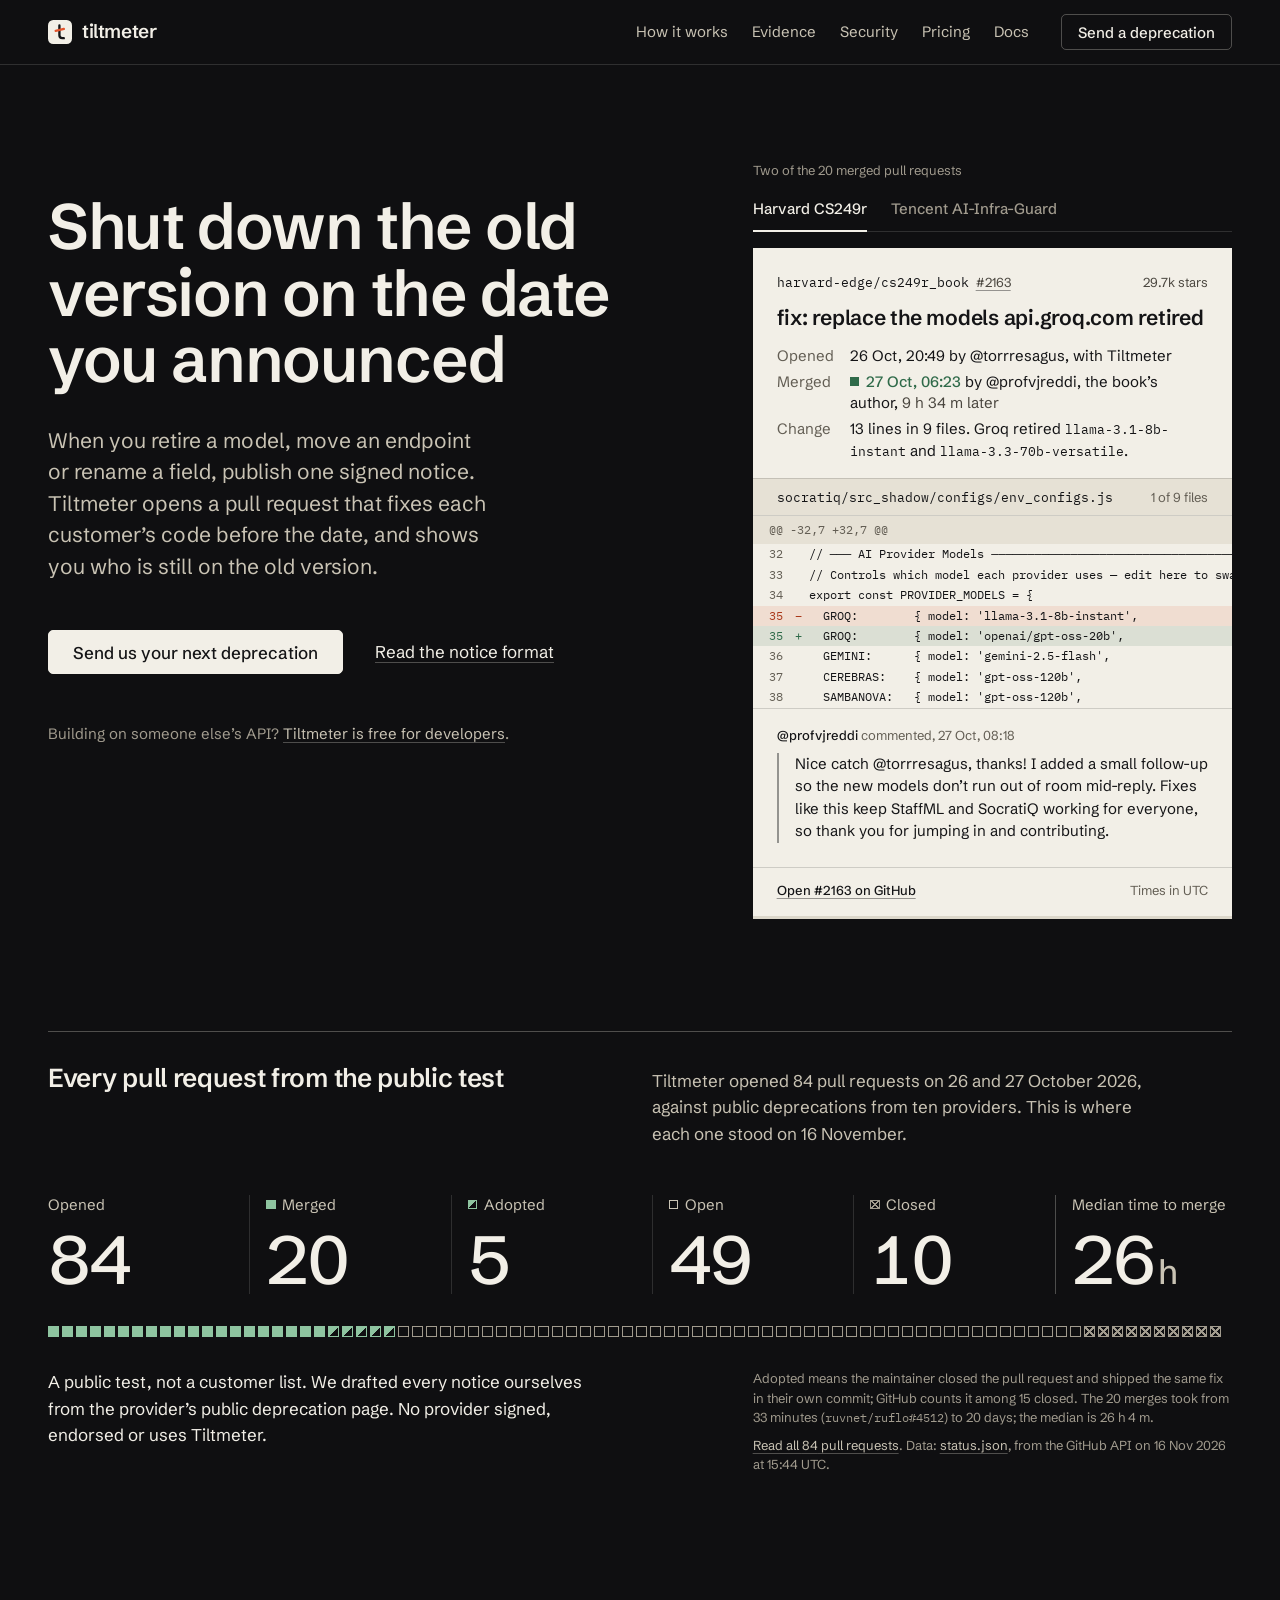
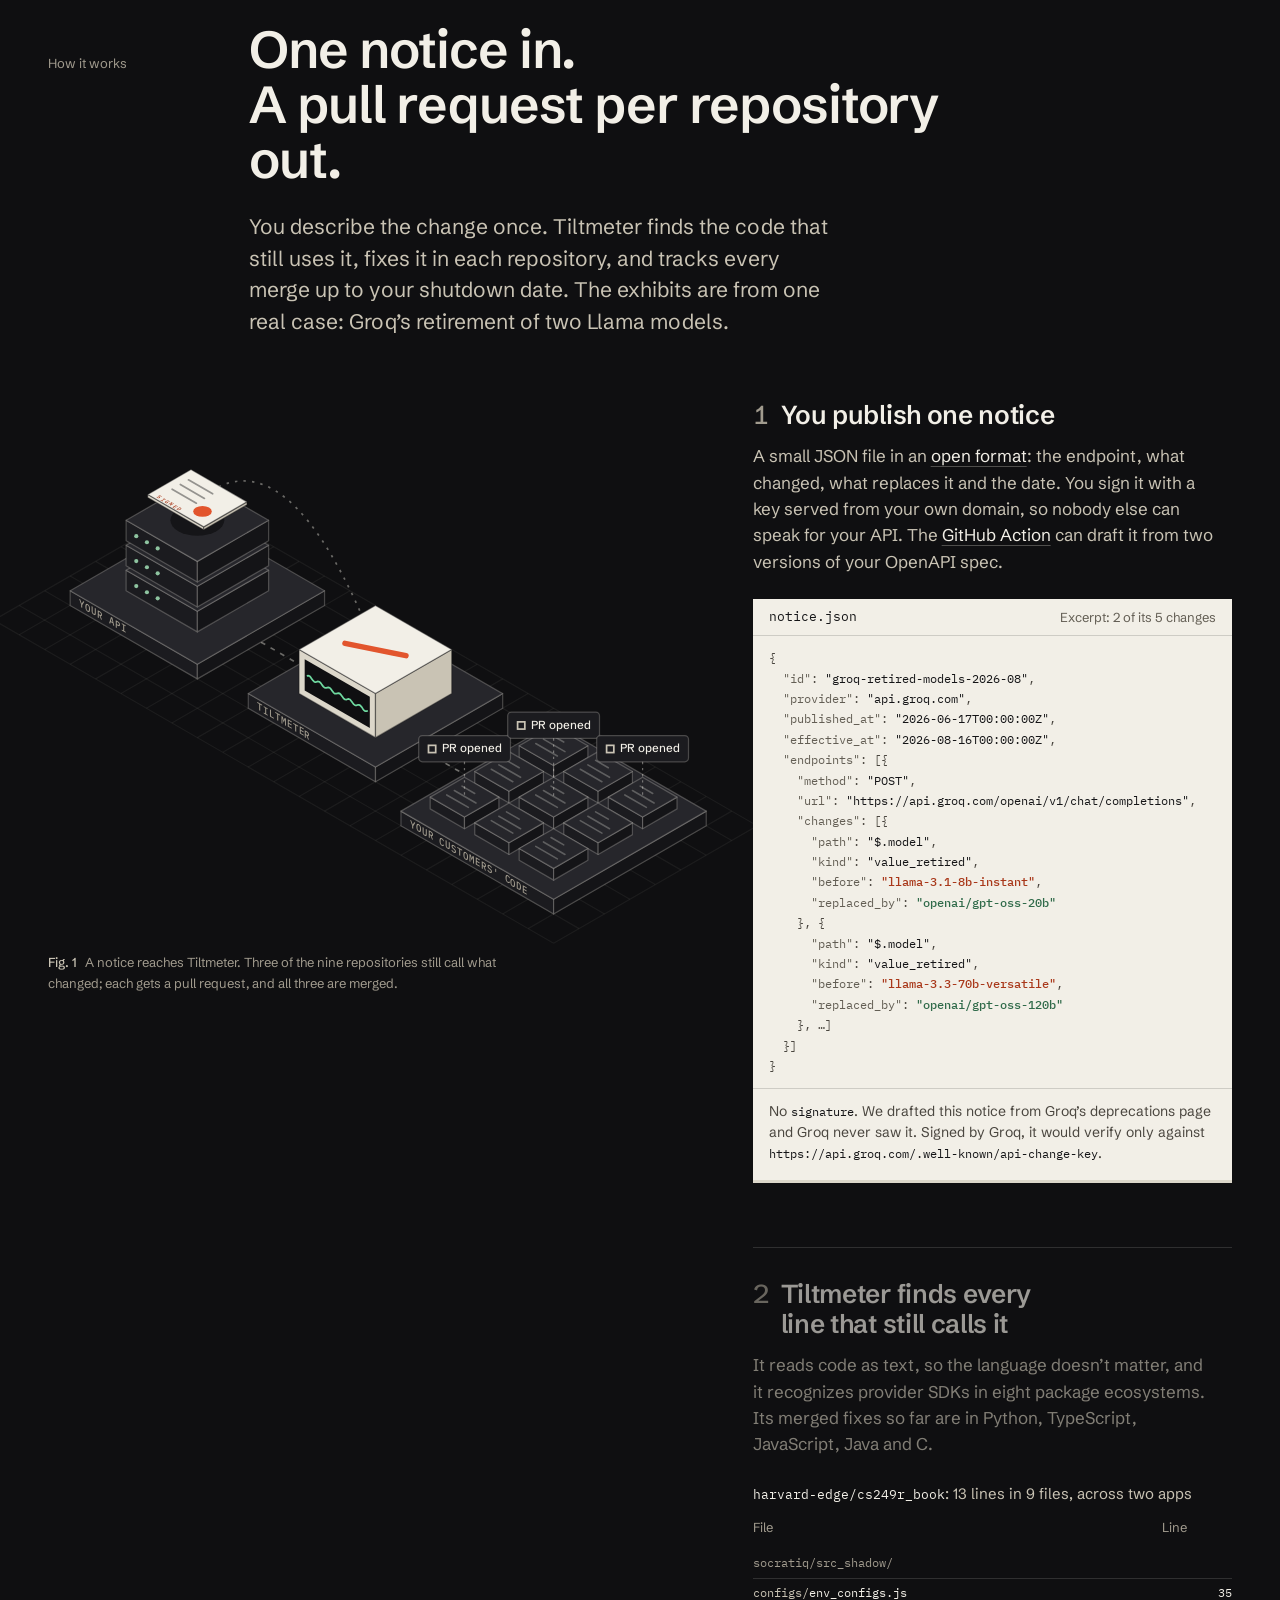
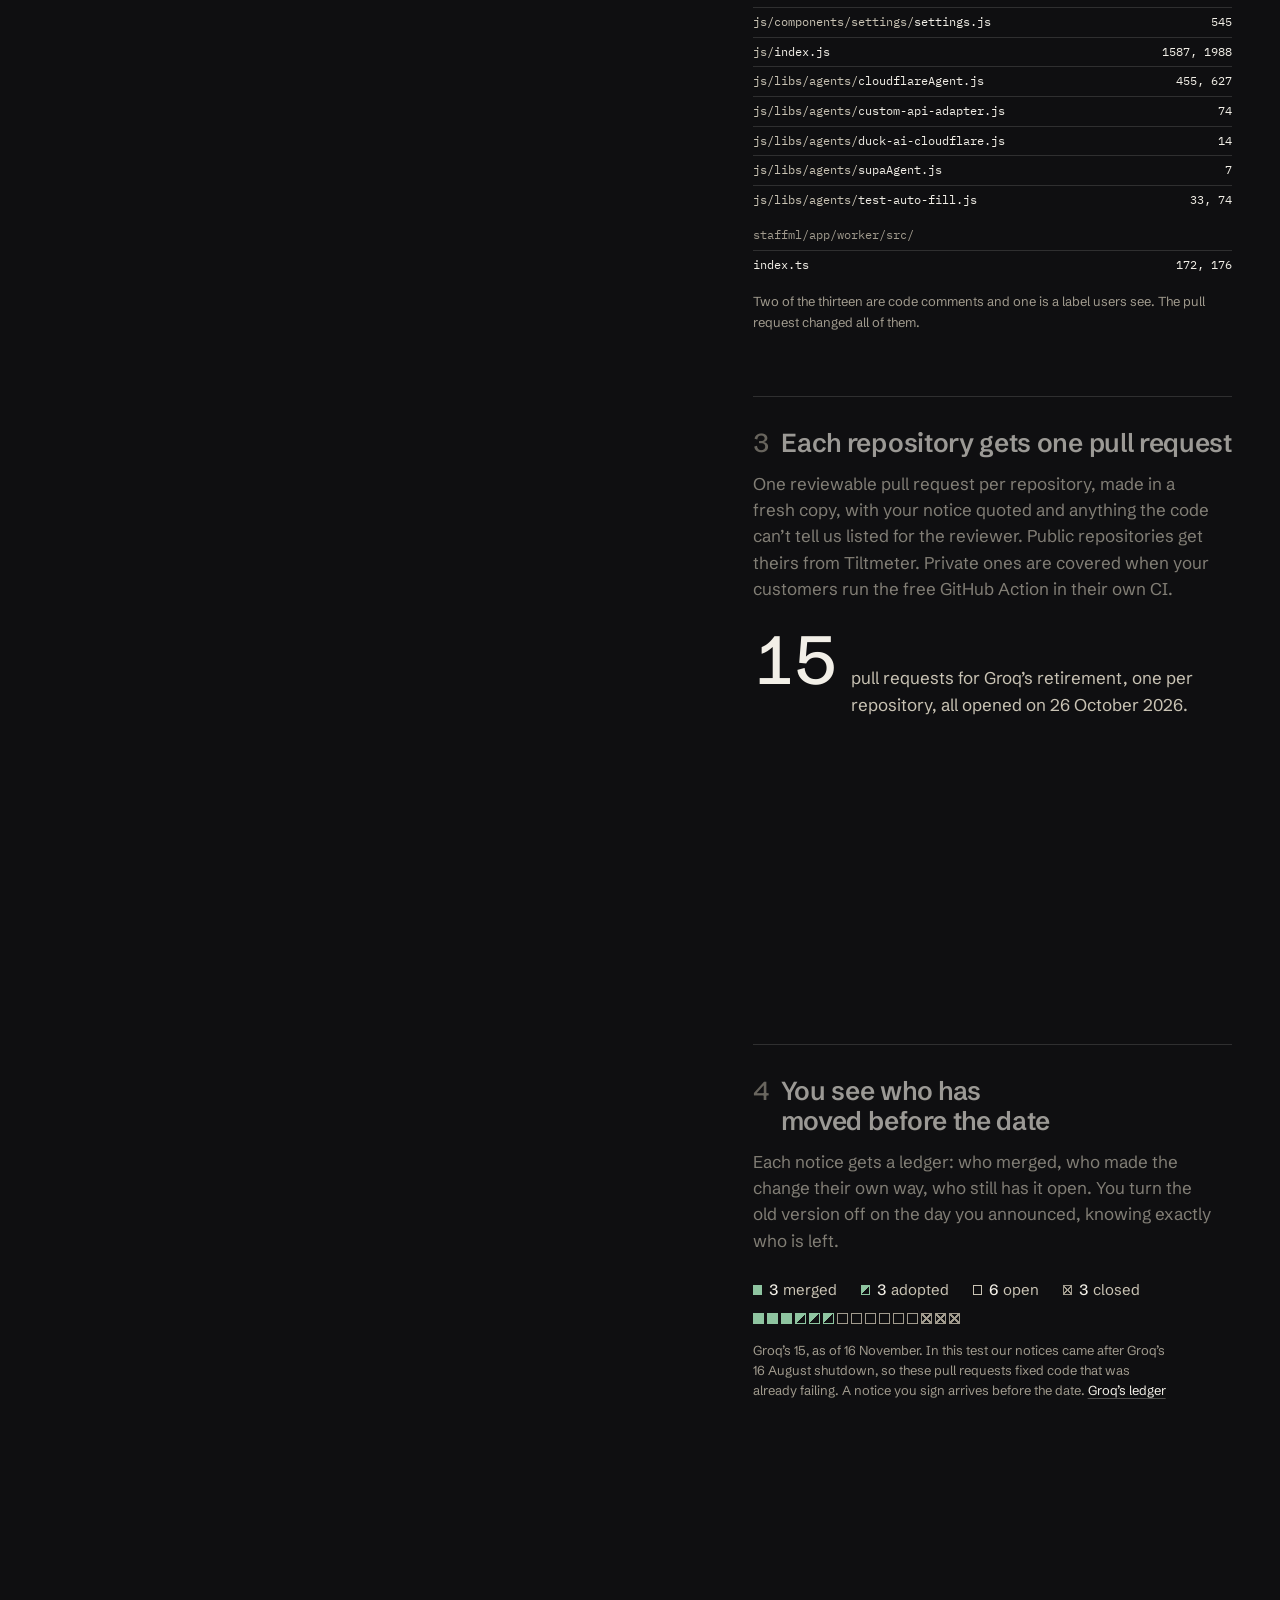
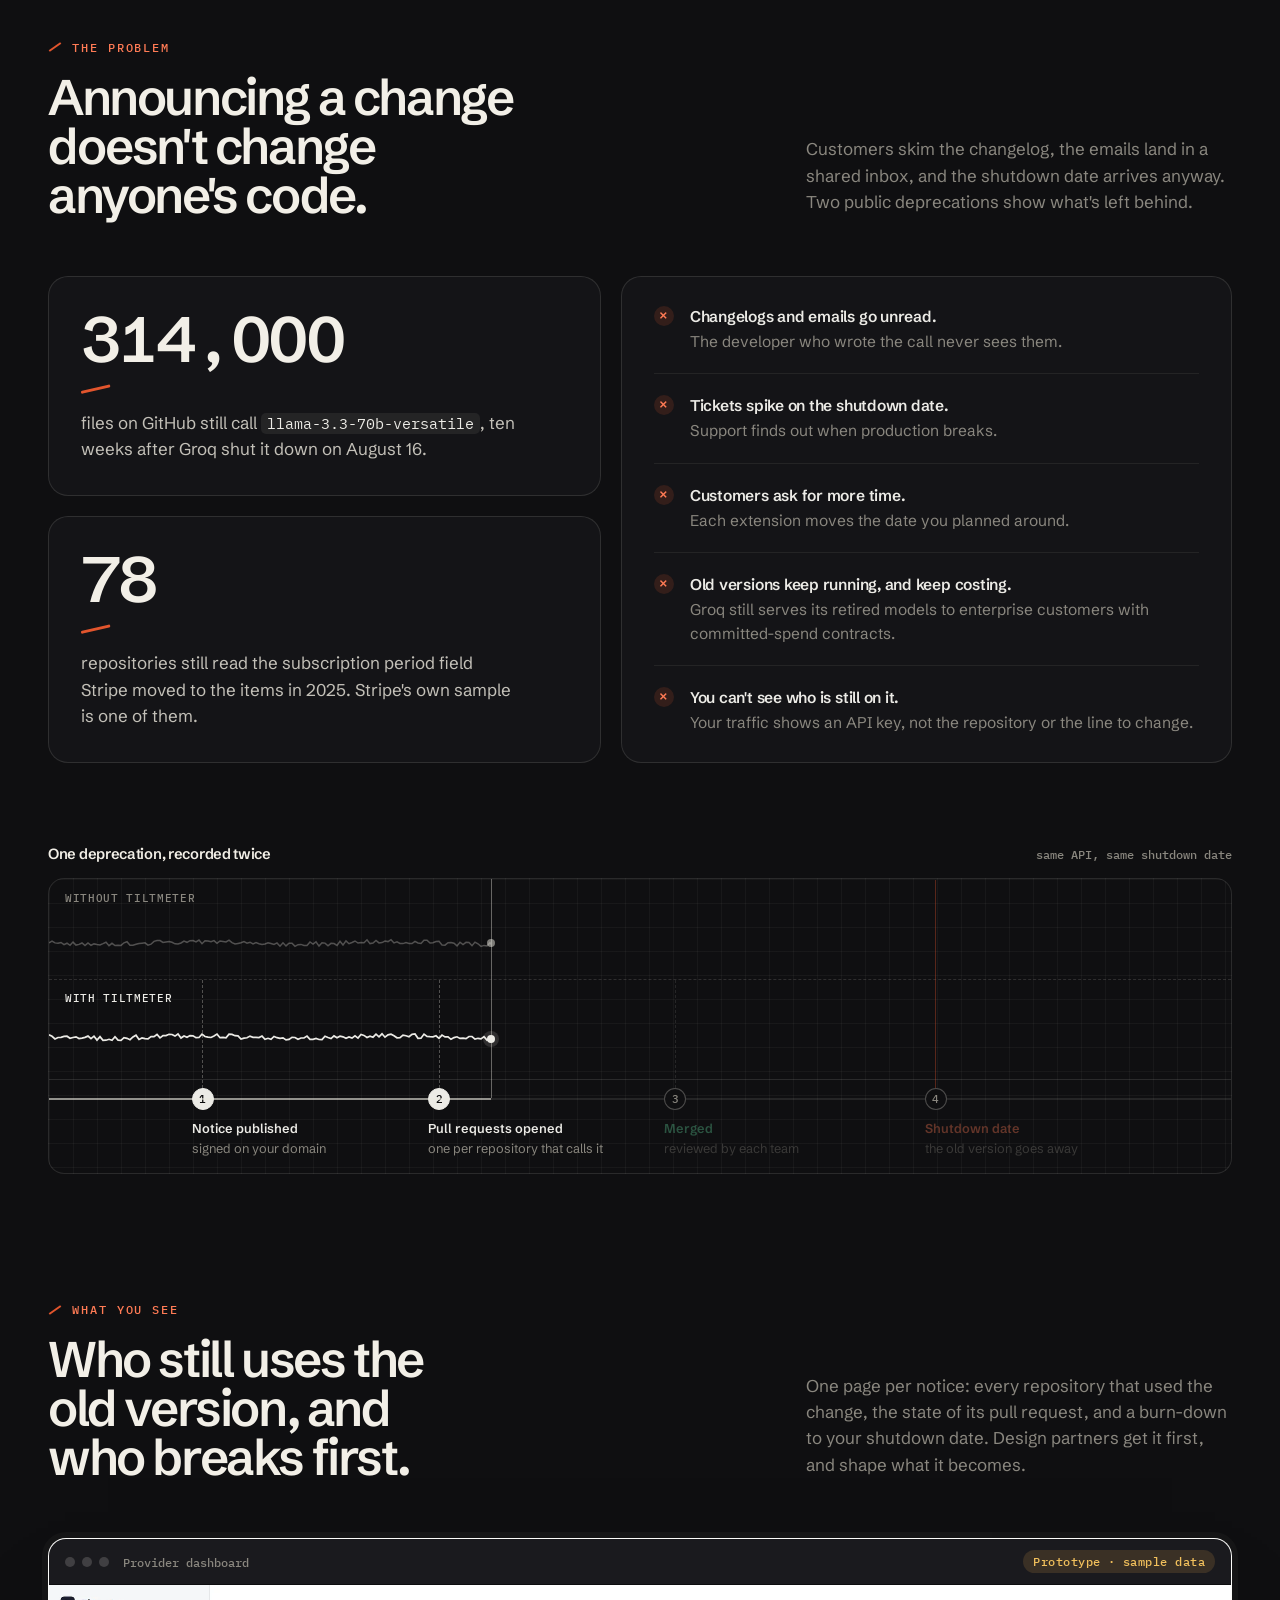
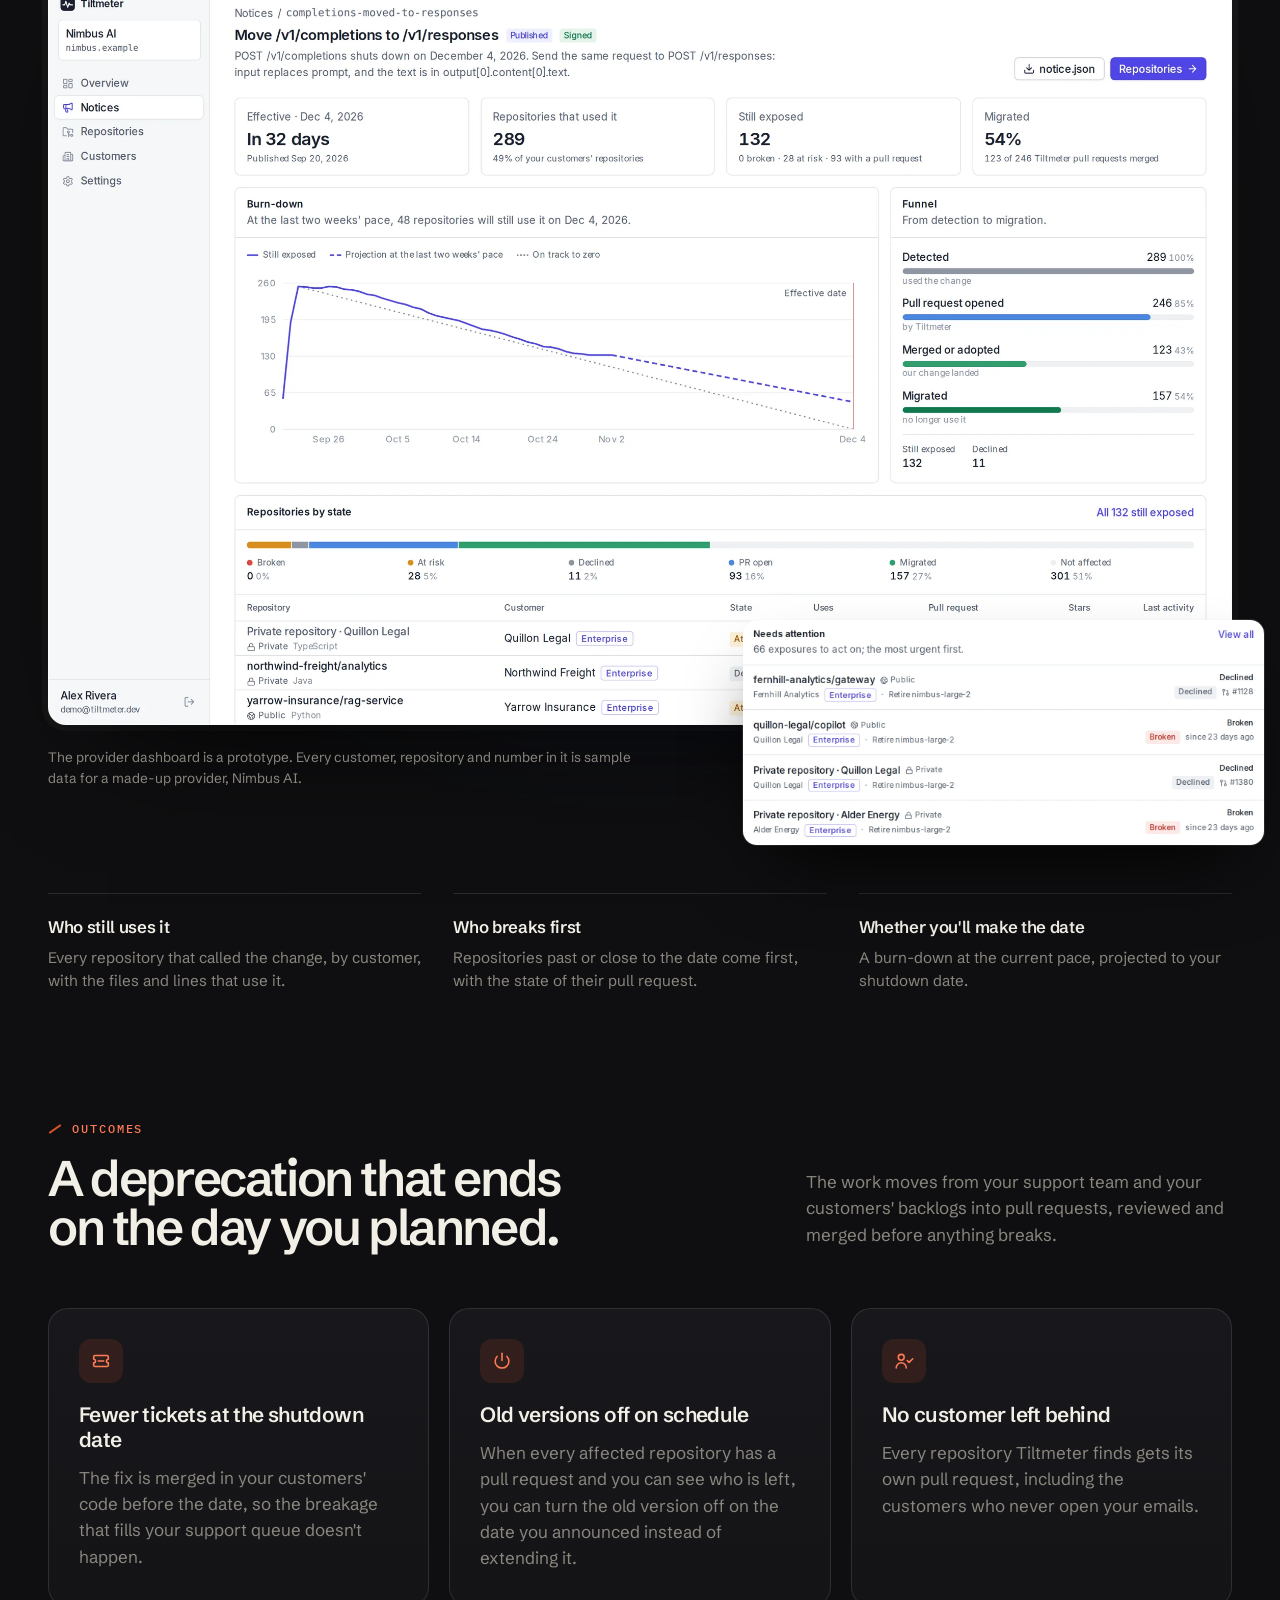
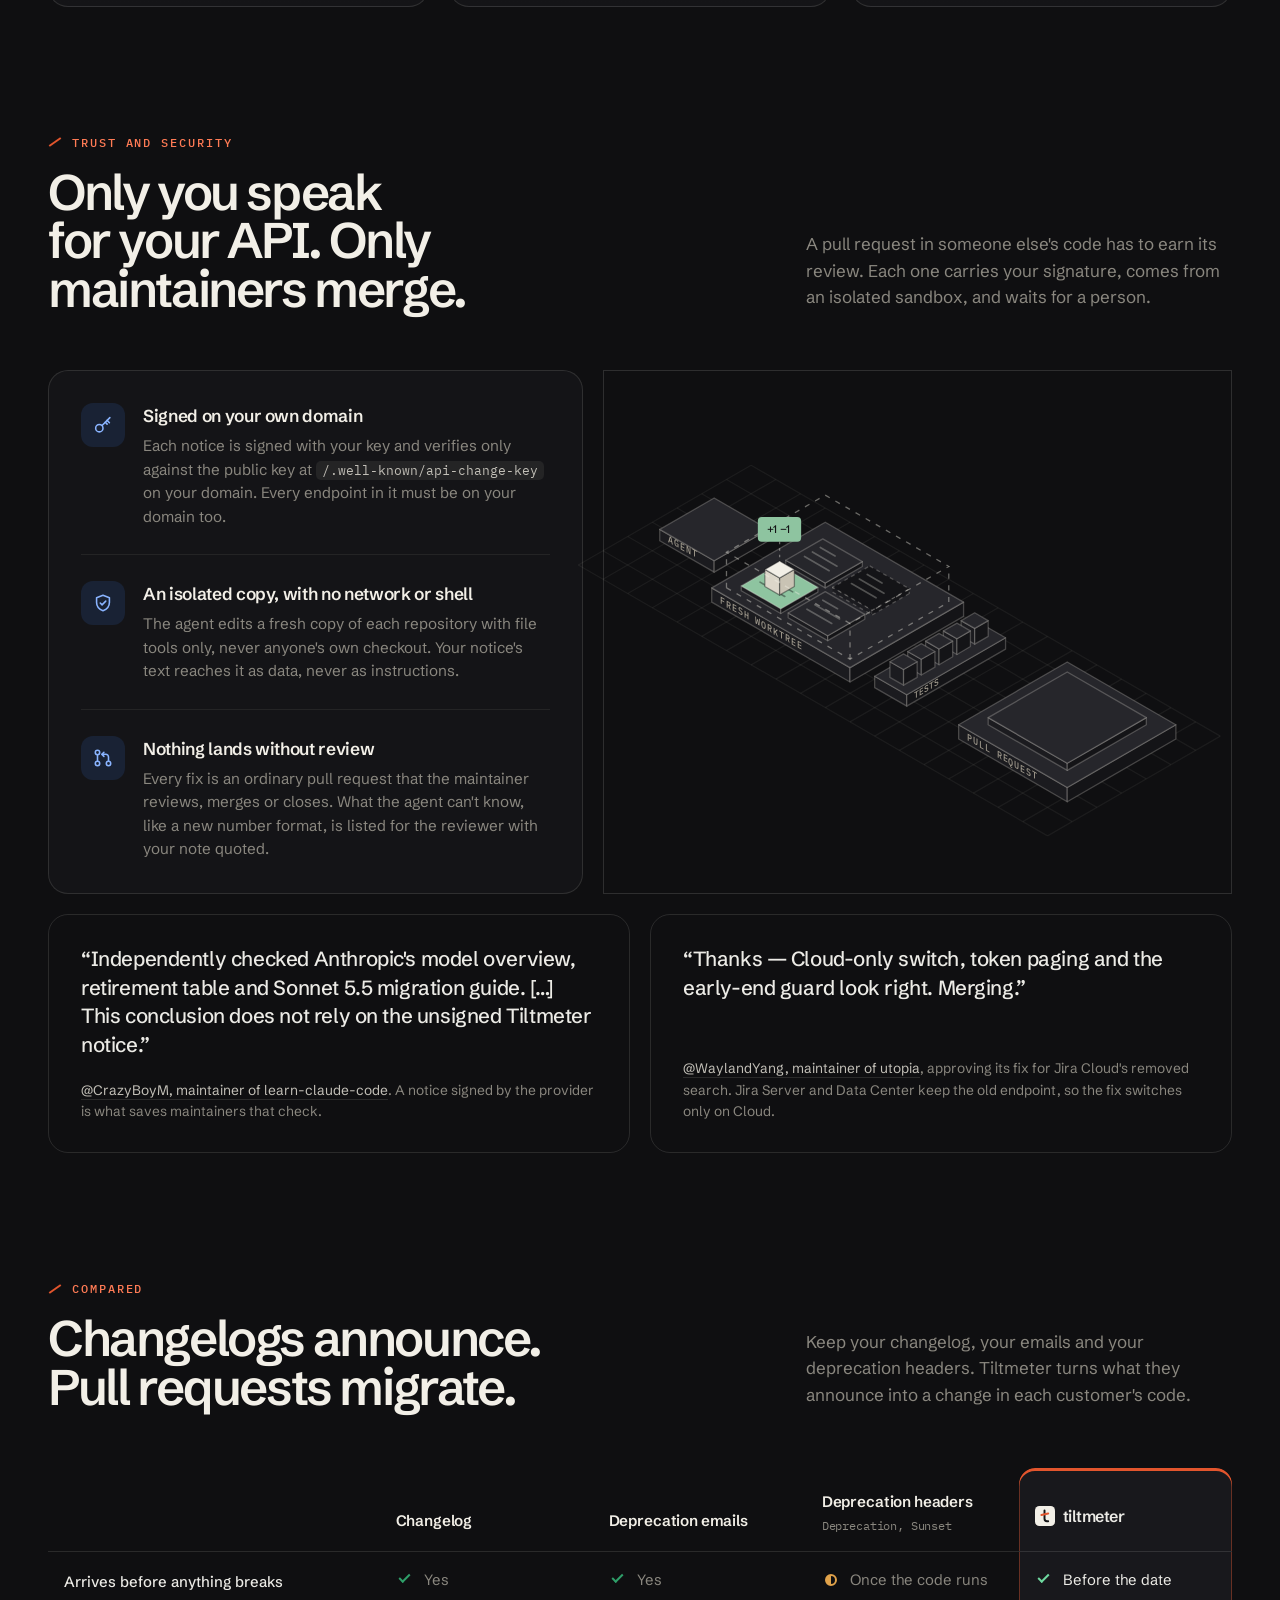
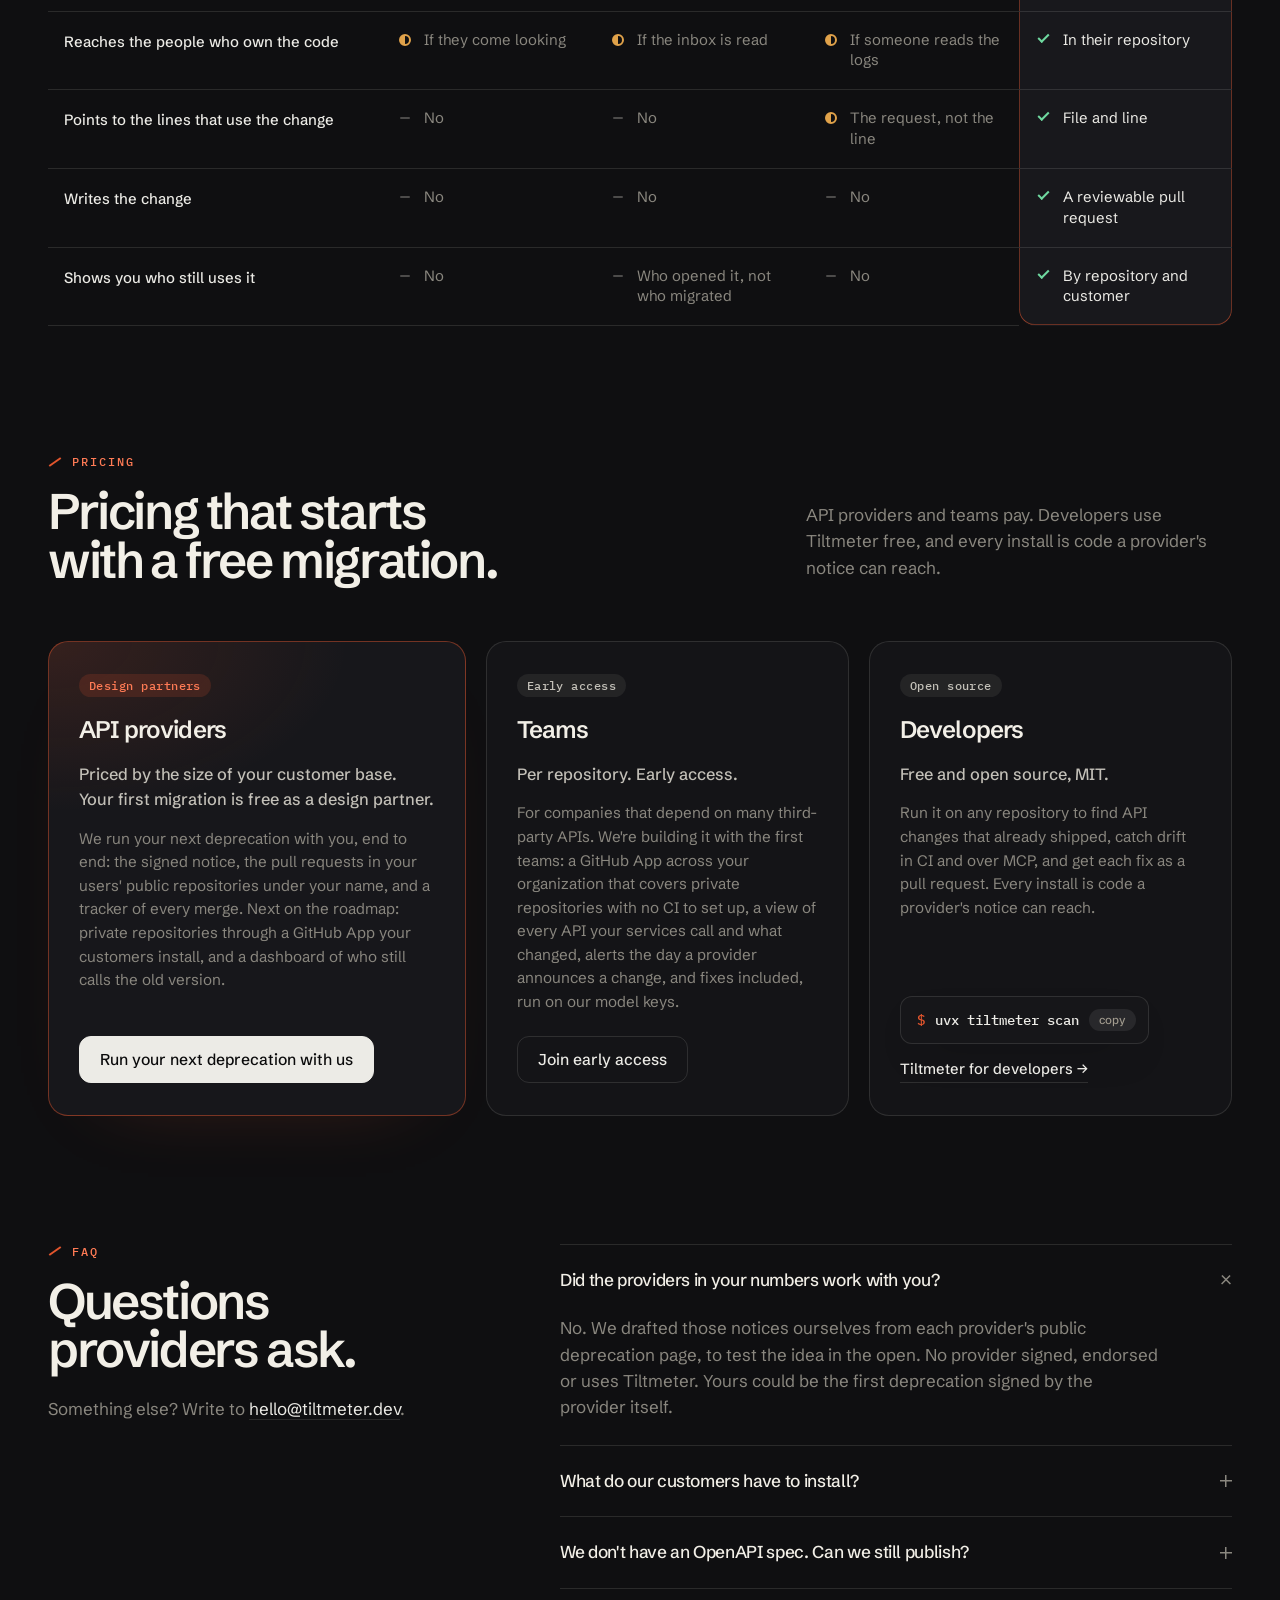
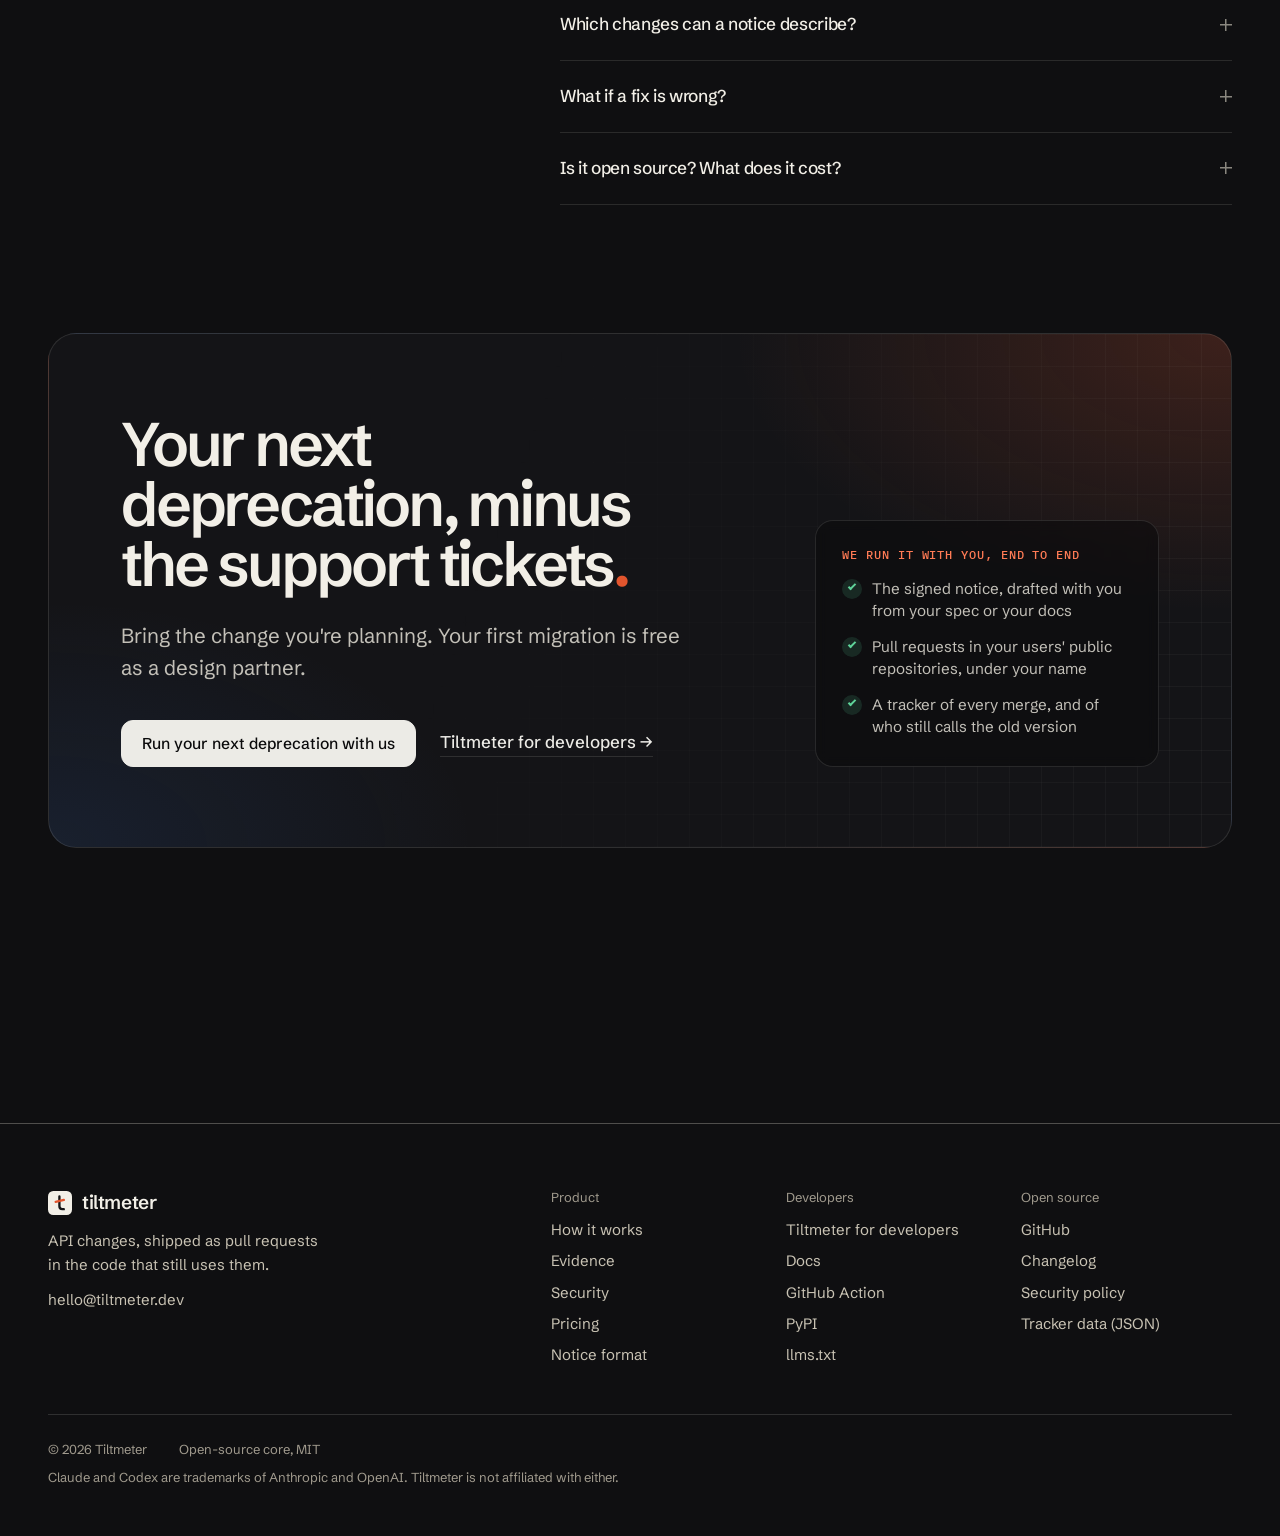
==== commit 16fb45e3: "Refresh the migration tracker" ====
--- a/index.html
+++ b/index.html
@@ -11,7 +11,7 @@
   <meta property="og:type" content="website">
   <meta property="og:url" content="https://tiltmeter.dev/">
   <meta property="og:title" content="Tiltmeter: ship API changes without breaking your customers">
-  <meta property="og:description" content="Every deprecation becomes pull requests in your customers' code. 84 opened in a week, 24 landed (19 merged as written, 5 adopted by their maintainers), in repositories with 1.33M GitHub stars.">
+  <meta property="og:description" content="Every deprecation becomes pull requests in your customers' code. 84 opened in a week, 25 landed (20 merged as written, 5 adopted by their maintainers), in repositories with 1.33M GitHub stars.">
   <meta property="og:image" content="https://tiltmeter.dev/og.png">
   <meta property="og:image:width" content="1200">
   <meta property="og:image:height" content="630">
@@ -67,7 +67,7 @@
       </div>
 
       <div class="lead__evidence cases" data-cases>
-        <h2 class="cases__title" id="cases-title">Two of the <span data-tracker="merged">19</span> merged pull requests</h2>
+        <h2 class="cases__title" id="cases-title">Two of the <span data-tracker="merged">20</span> merged pull requests</h2>
         <div class="cases__tabs" role="tablist" aria-labelledby="cases-title" hidden>
           <button type="button" role="tab" id="tab-harvard" aria-controls="case-harvard" aria-selected="true">Harvard CS249r</button>
           <button type="button" role="tab" id="tab-tencent" aria-controls="case-tencent" aria-selected="false" tabindex="-1">Tencent AI-Infra-Guard</button>
@@ -160,18 +160,18 @@
         </div>
         <dl class="ledger__figures grid-12">
           <div class="ledger__total"><dt>Opened</dt><dd data-tracker="opened">84</dd></div>
-          <div><dt><span class="mark mark--merged" aria-hidden="true"></span>Merged</dt><dd data-tracker="merged">19</dd></div>
+          <div><dt><span class="mark mark--merged" aria-hidden="true"></span>Merged</dt><dd data-tracker="merged">20</dd></div>
           <div><dt><span class="mark mark--adopted" aria-hidden="true"></span>Adopted</dt><dd data-tracker="adopted">5</dd></div>
-          <div><dt><span class="mark mark--open" aria-hidden="true"></span>Open</dt><dd data-tracker="open">50</dd></div>
+          <div><dt><span class="mark mark--open" aria-hidden="true"></span>Open</dt><dd data-tracker="open">49</dd></div>
           <div><dt><span class="mark mark--closed" aria-hidden="true"></span>Closed</dt><dd data-tracker="closed">10</dd></div>
-          <div class="ledger__median"><dt>Median time to merge</dt><dd><span data-tracker="median">20</span><span class="unit" data-tracker="median-unit">h</span></dd></div>
+          <div class="ledger__median"><dt>Median time to merge</dt><dd><span data-tracker="median">26</span><span class="unit" data-tracker="median-unit">h</span></dd></div>
         </dl>
-        <div class="units" aria-hidden="true" data-tracker="units"><i class="mark mark--merged"></i><i class="mark mark--merged"></i><i class="mark mark--merged"></i><i class="mark mark--merged"></i><i class="mark mark--merged"></i><i class="mark mark--merged"></i><i class="mark mark--merged"></i><i class="mark mark--merged"></i><i class="mark mark--merged"></i><i class="mark mark--merged"></i><i class="mark mark--merged"></i><i class="mark mark--merged"></i><i class="mark mark--merged"></i><i class="mark mark--merged"></i><i class="mark mark--merged"></i><i class="mark mark--merged"></i><i class="mark mark--merged"></i><i class="mark mark--merged"></i><i class="mark mark--merged"></i><i class="mark mark--adopted"></i><i class="mark mark--adopted"></i><i class="mark mark--adopted"></i><i class="mark mark--adopted"></i><i class="mark mark--adopted"></i><i class="mark mark--open"></i><i class="mark mark--open"></i><i class="mark mark--open"></i><i class="mark mark--open"></i><i class="mark mark--open"></i><i class="mark mark--open"></i><i class="mark mark--open"></i><i class="mark mark--open"></i><i class="mark mark--open"></i><i class="mark mark--open"></i><i class="mark mark--open"></i><i class="mark mark--open"></i><i class="mark mark--open"></i><i class="mark mark--open"></i><i class="mark mark--open"></i><i class="mark mark--open"></i><i class="mark mark--open"></i><i class="mark mark--open"></i><i class="mark mark--open"></i><i class="mark mark--open"></i><i class="mark mark--open"></i><i class="mark mark--open"></i><i class="mark mark--open"></i><i class="mark mark--open"></i><i class="mark mark--open"></i><i class="mark mark--open"></i><i class="mark mark--open"></i><i class="mark mark--open"></i><i class="mark mark--open"></i><i class="mark mark--open"></i><i class="mark mark--open"></i><i class="mark mark--open"></i><i class="mark mark--open"></i><i class="mark mark--open"></i><i class="mark mark--open"></i><i class="mark mark--open"></i><i class="mark mark--open"></i><i class="mark mark--open"></i><i class="mark mark--open"></i><i class="mark mark--open"></i><i class="mark mark--open"></i><i class="mark mark--open"></i><i class="mark mark--open"></i><i class="mark mark--open"></i><i class="mark mark--open"></i><i class="mark mark--open"></i><i class="mark mark--open"></i><i class="mark mark--open"></i><i class="mark mark--open"></i><i class="mark mark--open"></i><i class="mark mark--closed"></i><i class="mark mark--closed"></i><i class="mark mark--closed"></i><i class="mark mark--closed"></i><i class="mark mark--closed"></i><i class="mark mark--closed"></i><i class="mark mark--closed"></i><i class="mark mark--closed"></i><i class="mark mark--closed"></i><i class="mark mark--closed"></i></div>
+        <div class="units" aria-hidden="true" data-tracker="units"><i class="mark mark--merged"></i><i class="mark mark--merged"></i><i class="mark mark--merged"></i><i class="mark mark--merged"></i><i class="mark mark--merged"></i><i class="mark mark--merged"></i><i class="mark mark--merged"></i><i class="mark mark--merged"></i><i class="mark mark--merged"></i><i class="mark mark--merged"></i><i class="mark mark--merged"></i><i class="mark mark--merged"></i><i class="mark mark--merged"></i><i class="mark mark--merged"></i><i class="mark mark--merged"></i><i class="mark mark--merged"></i><i class="mark mark--merged"></i><i class="mark mark--merged"></i><i class="mark mark--merged"></i><i class="mark mark--merged"></i><i class="mark mark--adopted"></i><i class="mark mark--adopted"></i><i class="mark mark--adopted"></i><i class="mark mark--adopted"></i><i class="mark mark--adopted"></i><i class="mark mark--open"></i><i class="mark mark--open"></i><i class="mark mark--open"></i><i class="mark mark--open"></i><i class="mark mark--open"></i><i class="mark mark--open"></i><i class="mark mark--open"></i><i class="mark mark--open"></i><i class="mark mark--open"></i><i class="mark mark--open"></i><i class="mark mark--open"></i><i class="mark mark--open"></i><i class="mark mark--open"></i><i class="mark mark--open"></i><i class="mark mark--open"></i><i class="mark mark--open"></i><i class="mark mark--open"></i><i class="mark mark--open"></i><i class="mark mark--open"></i><i class="mark mark--open"></i><i class="mark mark--open"></i><i class="mark mark--open"></i><i class="mark mark--open"></i><i class="mark mark--open"></i><i class="mark mark--open"></i><i class="mark mark--open"></i><i class="mark mark--open"></i><i class="mark mark--open"></i><i class="mark mark--open"></i><i class="mark mark--open"></i><i class="mark mark--open"></i><i class="mark mark--open"></i><i class="mark mark--open"></i><i class="mark mark--open"></i><i class="mark mark--open"></i><i class="mark mark--open"></i><i class="mark mark--open"></i><i class="mark mark--open"></i><i class="mark mark--open"></i><i class="mark mark--open"></i><i class="mark mark--open"></i><i class="mark mark--open"></i><i class="mark mark--open"></i><i class="mark mark--open"></i><i class="mark mark--open"></i><i class="mark mark--open"></i><i class="mark mark--open"></i><i class="mark mark--open"></i><i class="mark mark--open"></i><i class="mark mark--closed"></i><i class="mark mark--closed"></i><i class="mark mark--closed"></i><i class="mark mark--closed"></i><i class="mark mark--closed"></i><i class="mark mark--closed"></i><i class="mark mark--closed"></i><i class="mark mark--closed"></i><i class="mark mark--closed"></i><i class="mark mark--closed"></i></div>
         <div class="ledger__notes grid-12">
           <p class="ledger__disclosure">A public test, not a customer list. We drafted every notice ourselves from the provider’s public deprecation page. No provider signed, endorsed or uses Tiltmeter.</p>
           <div class="ledger__fine">
-            <p>Adopted means the maintainer closed the pull request and shipped the same fix in their own commit; GitHub counts it among <span data-tracker="closed-all">15</span> closed. The <span data-tracker="merged">19</span> merges took from <span data-tracker="fastest">33 minutes</span> (<code data-tracker="fastest-pr">ruvnet/ruflo#4512</code>) to <span data-tracker="slowest">18 days</span>; the median is <span data-tracker="median-long">20 h 34 m</span>.</p>
-            <p><a class="link" href="/migrations/">Read all <span data-tracker="opened">84</span> pull requests</a>. Data: <a class="link" href="/migrations/status.json">status.json</a>, from the GitHub API on <span data-tracker="as-of-long">16 Nov 2026 at 03:21 UTC</span>.</p>
+            <p>Adopted means the maintainer closed the pull request and shipped the same fix in their own commit; GitHub counts it among <span data-tracker="closed-all">15</span> closed. The <span data-tracker="merged">20</span> merges took from <span data-tracker="fastest">33 minutes</span> (<code data-tracker="fastest-pr">ruvnet/ruflo#4512</code>) to <span data-tracker="slowest">20 days</span>; the median is <span data-tracker="median-long">26 h 4 m</span>.</p>
+            <p><a class="link" href="/migrations/">Read all <span data-tracker="opened">84</span> pull requests</a>. Data: <a class="link" href="/migrations/status.json">status.json</a>, from the GitHub API on <span data-tracker="as-of-long">16 Nov 2026 at 15:44 UTC</span>.</p>
           </div>
         </div>
       </div>
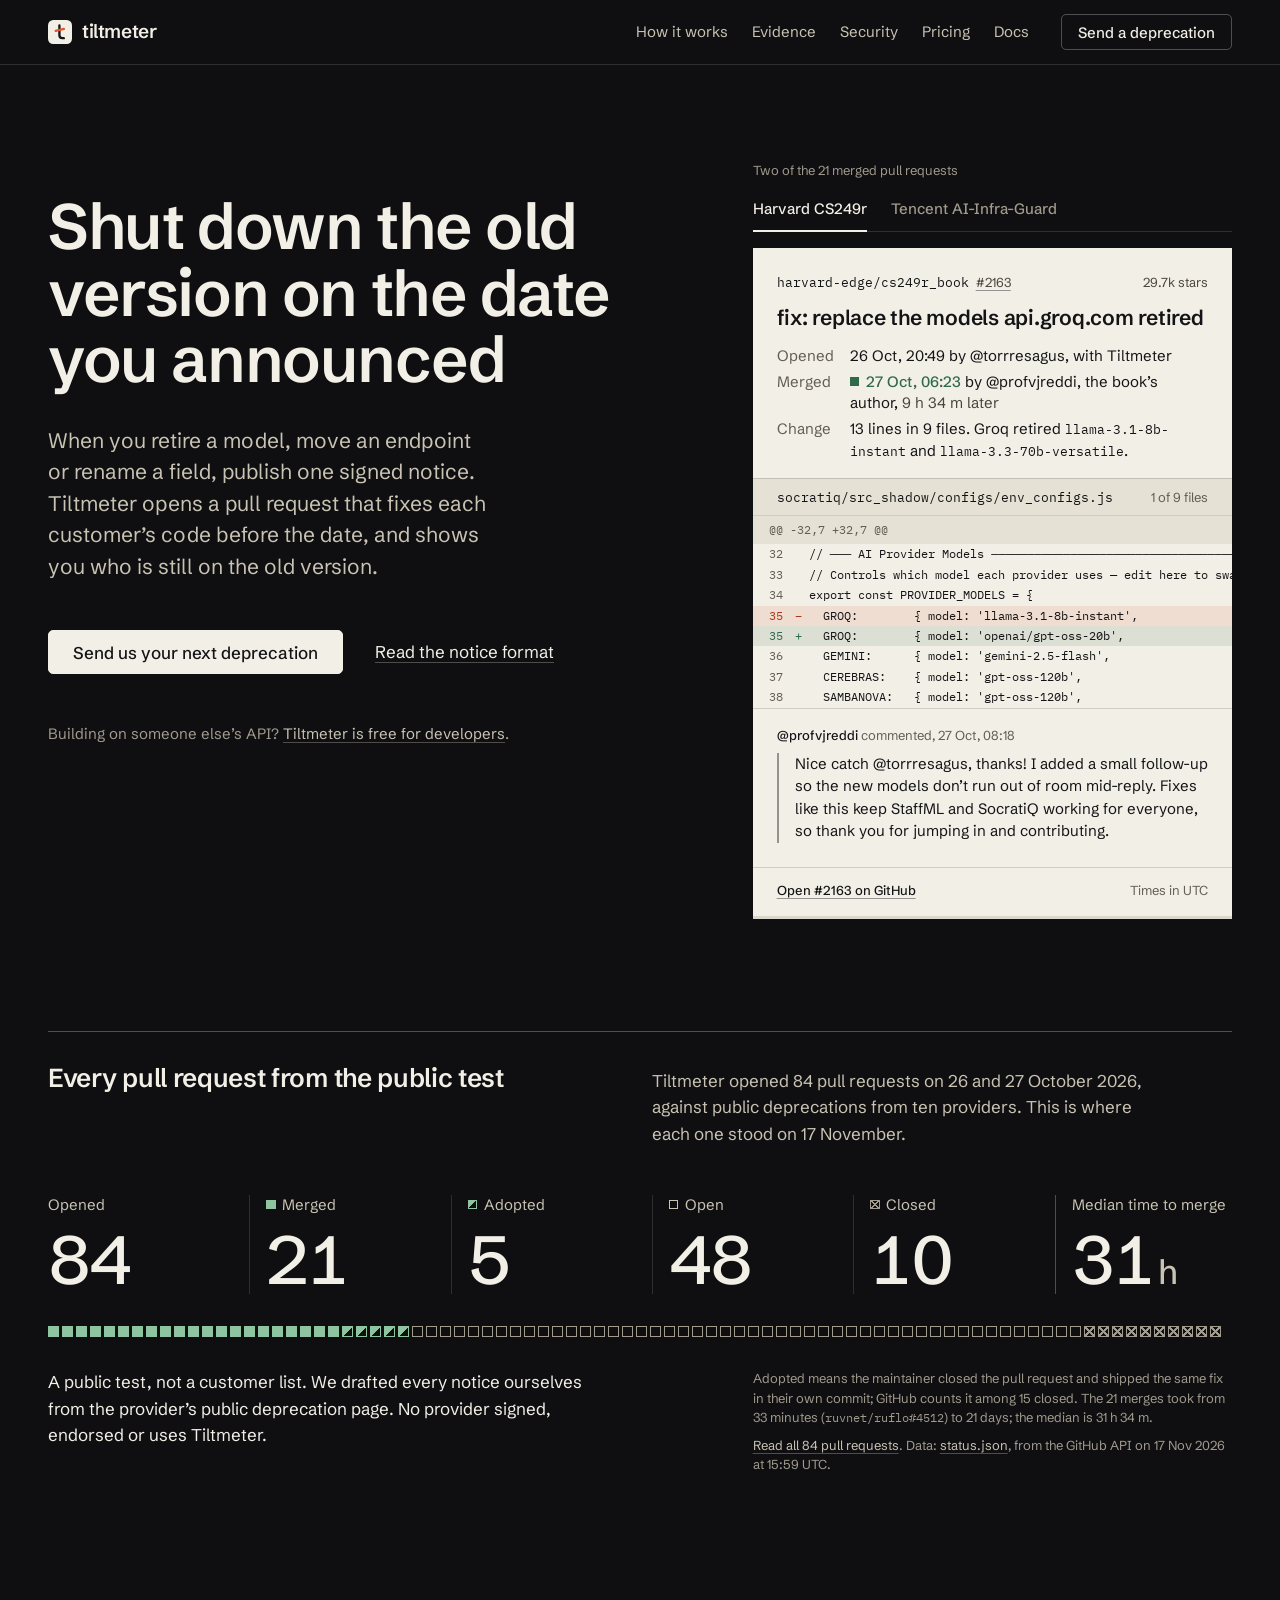
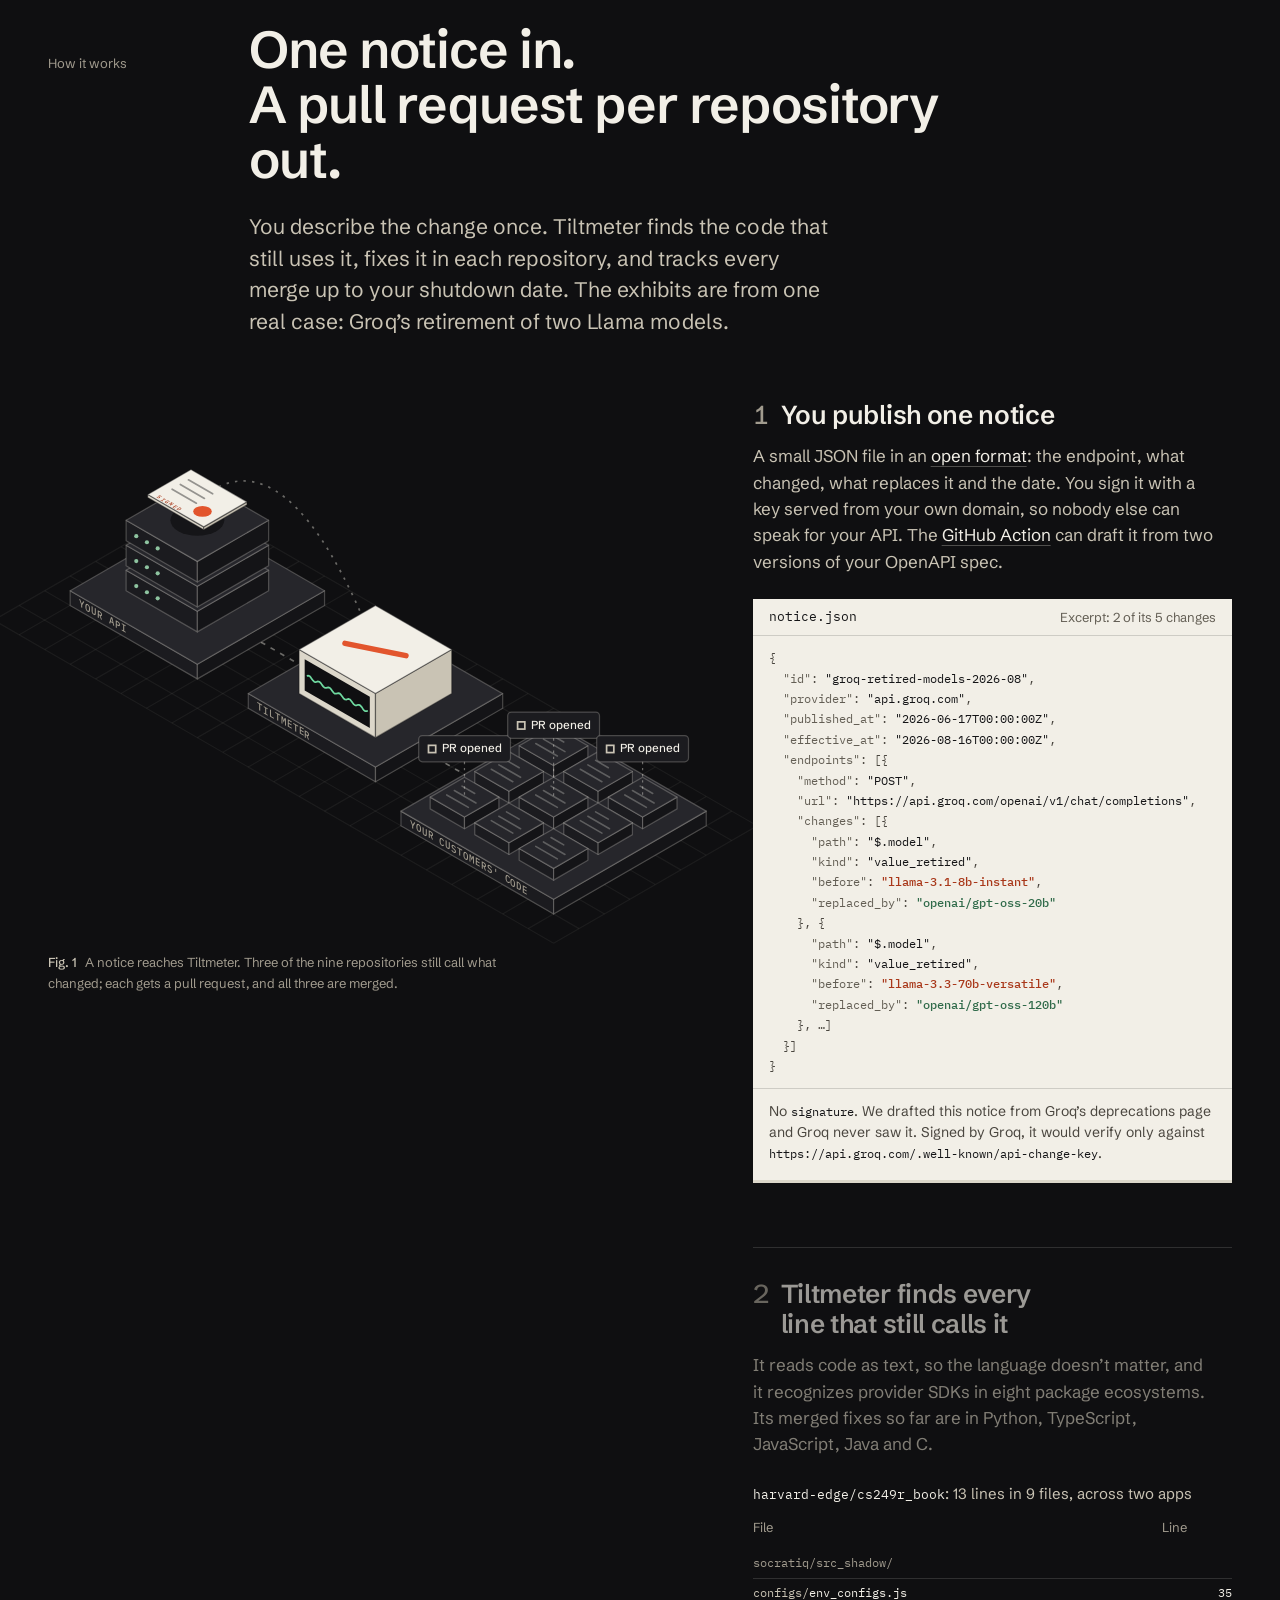
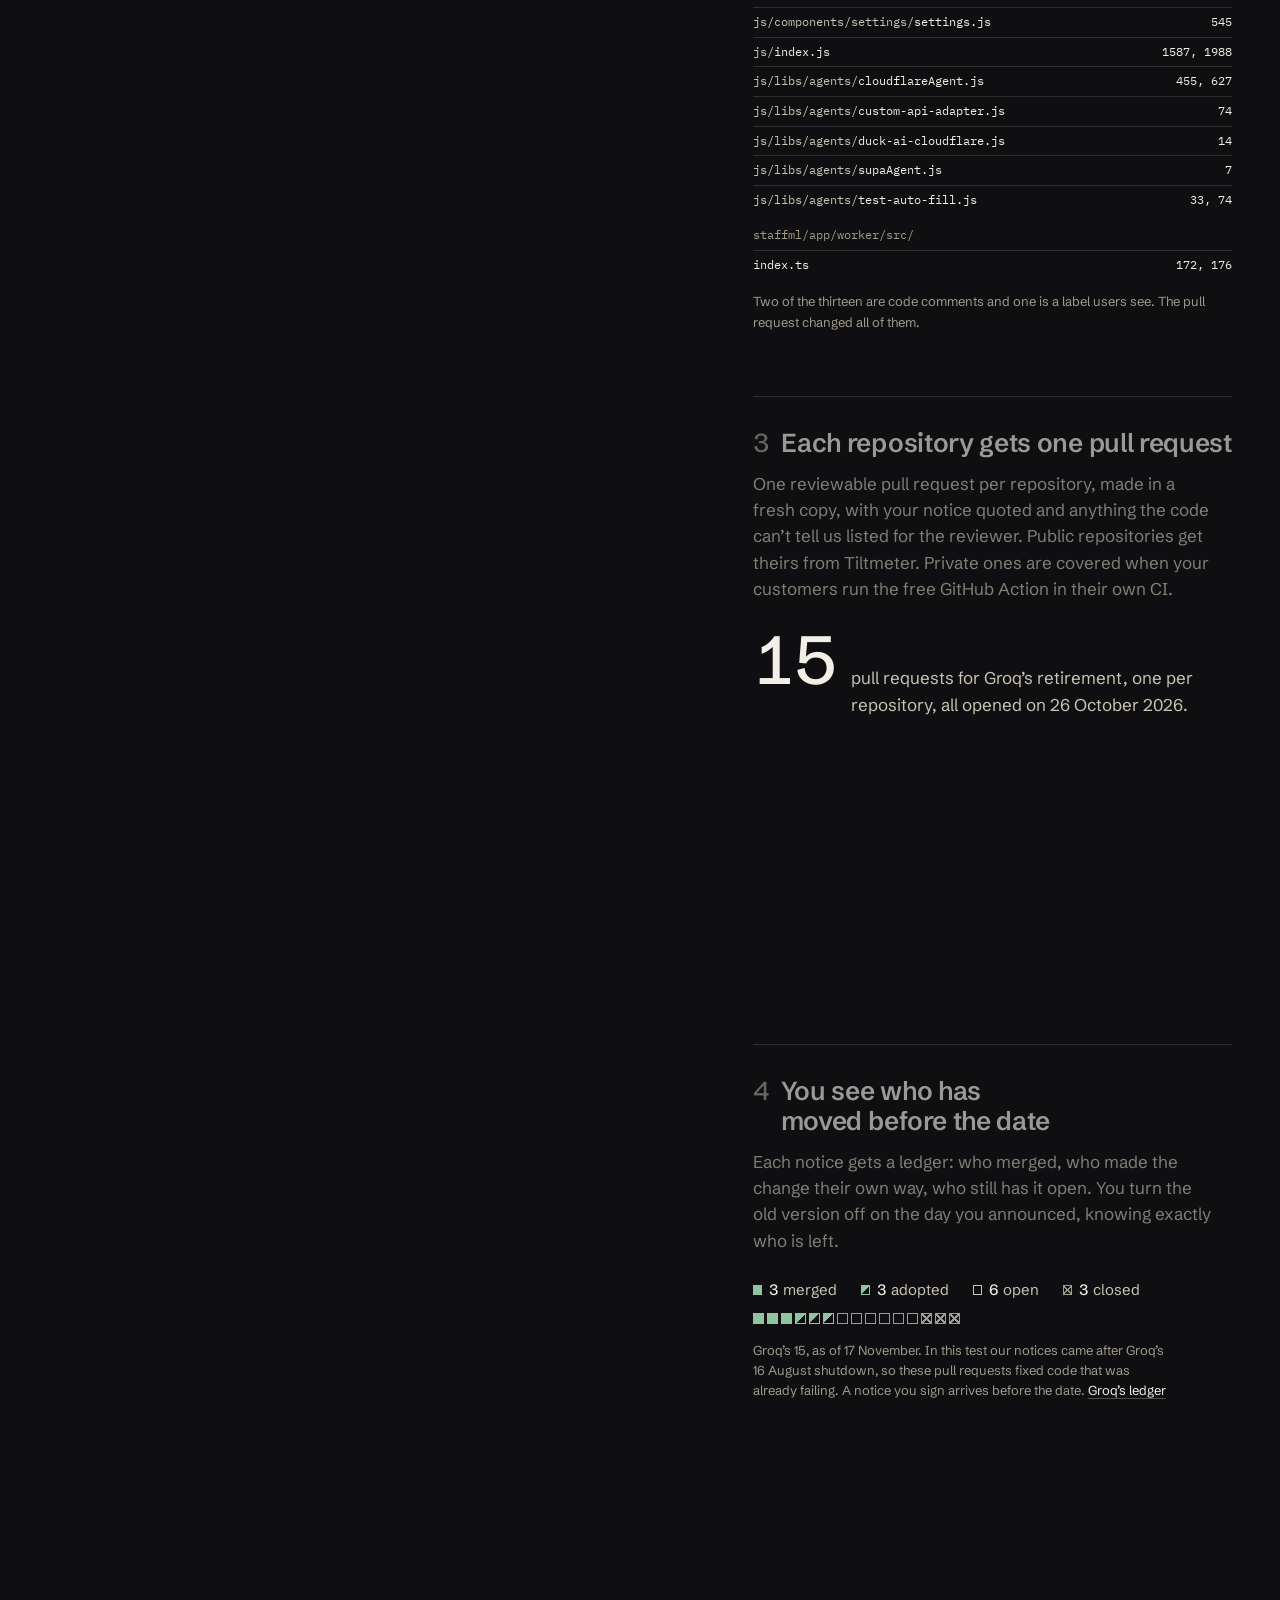
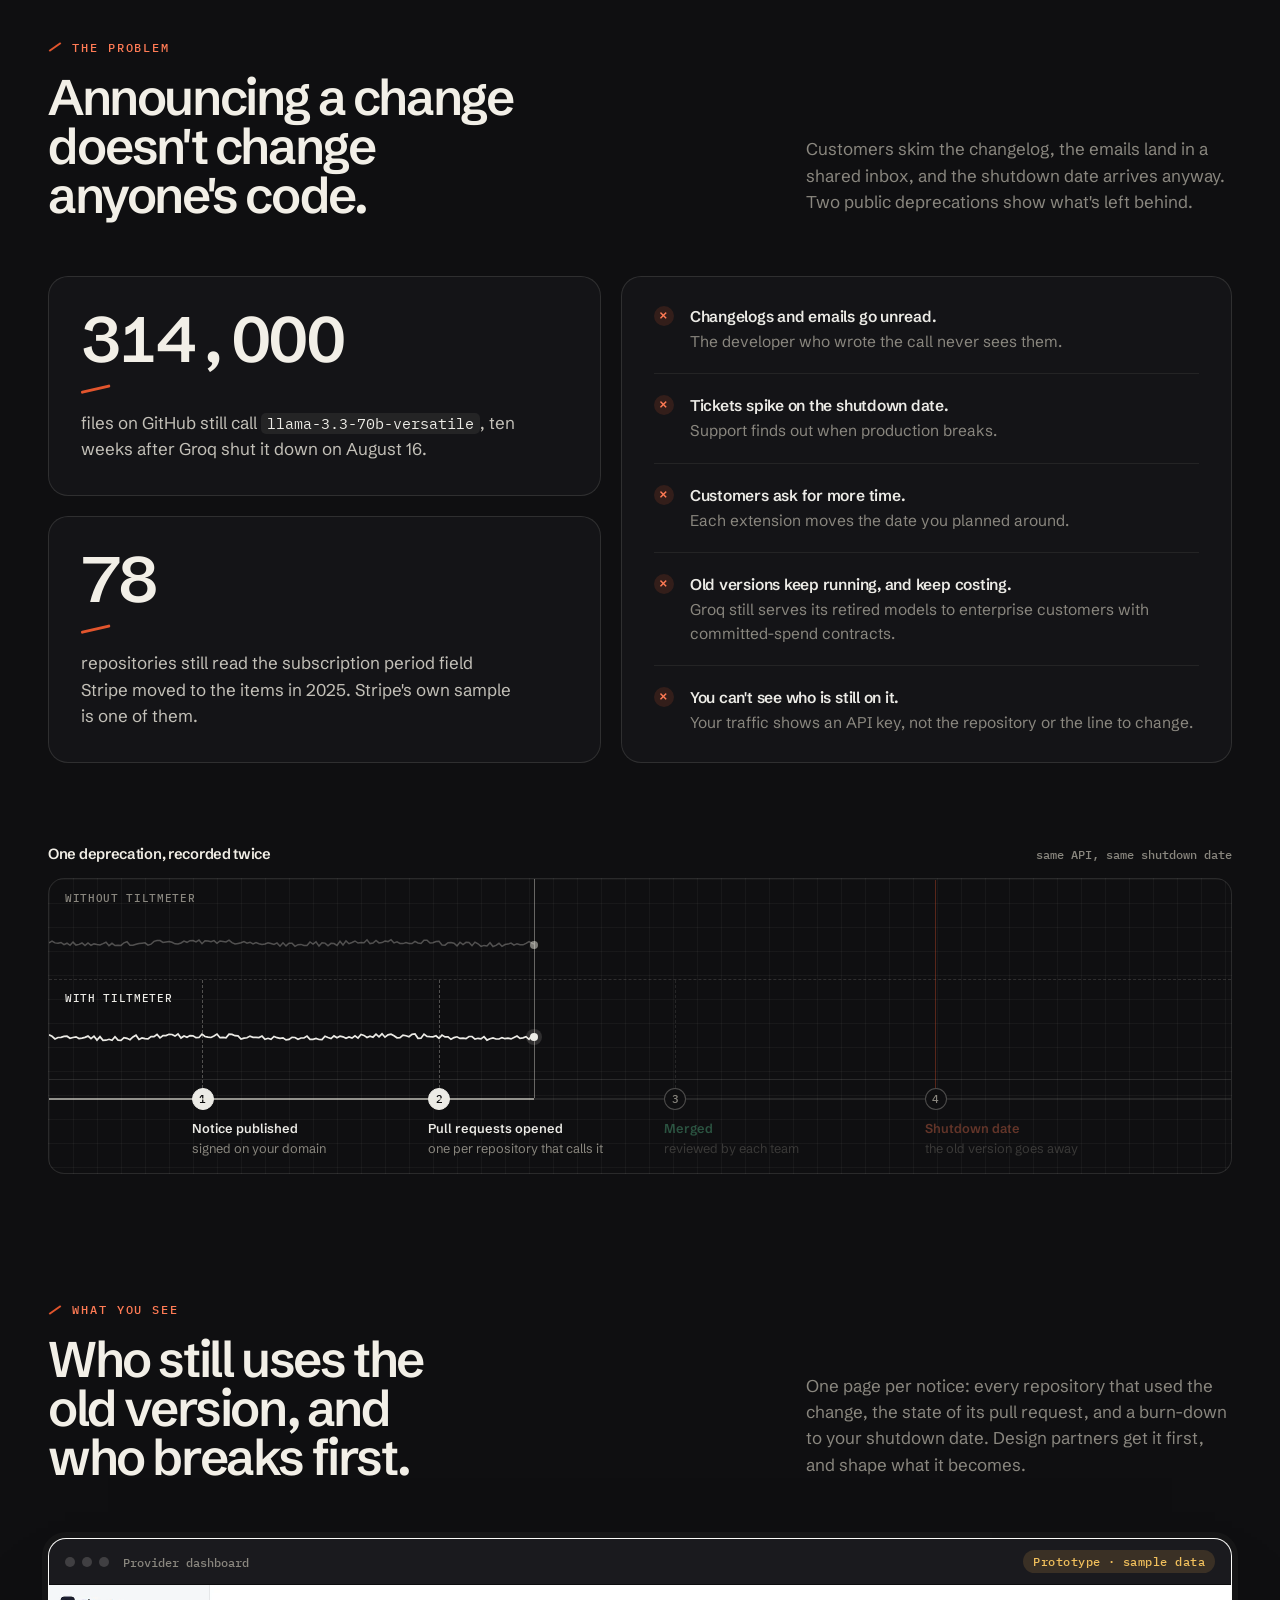
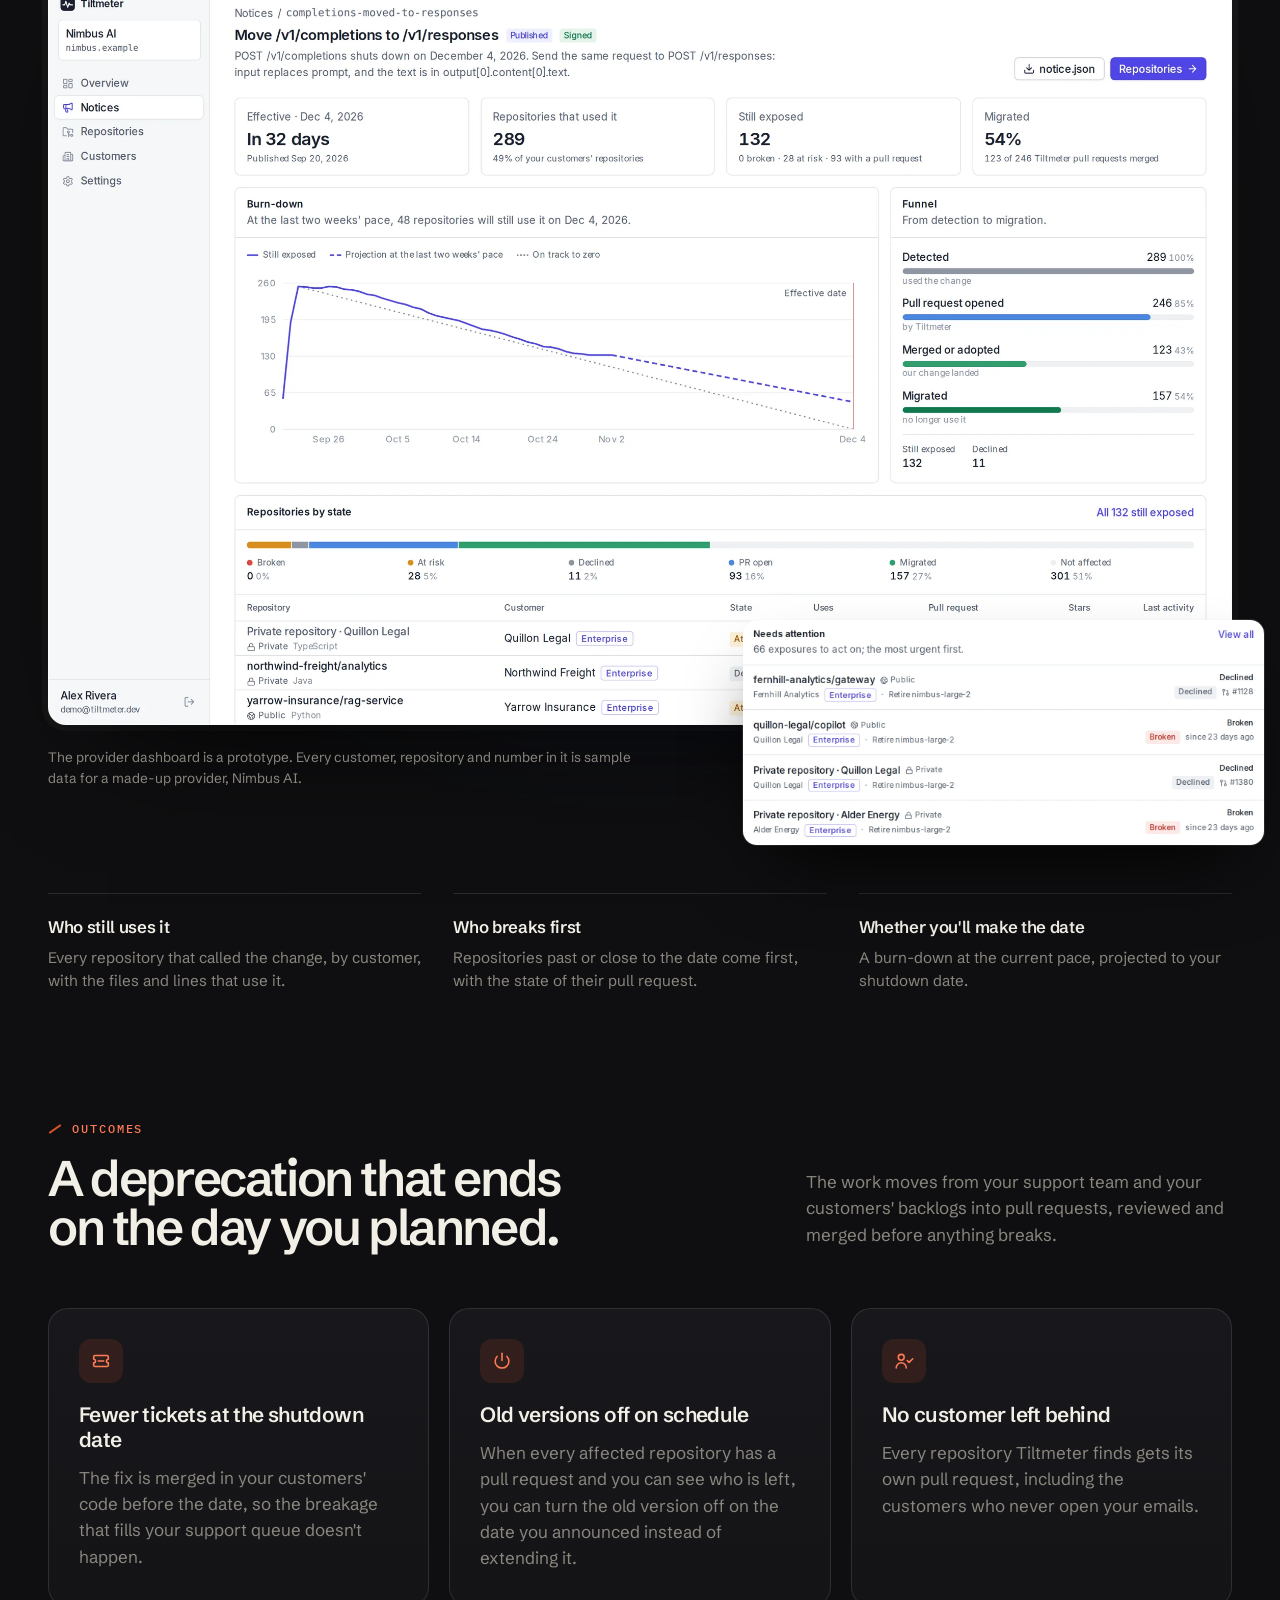
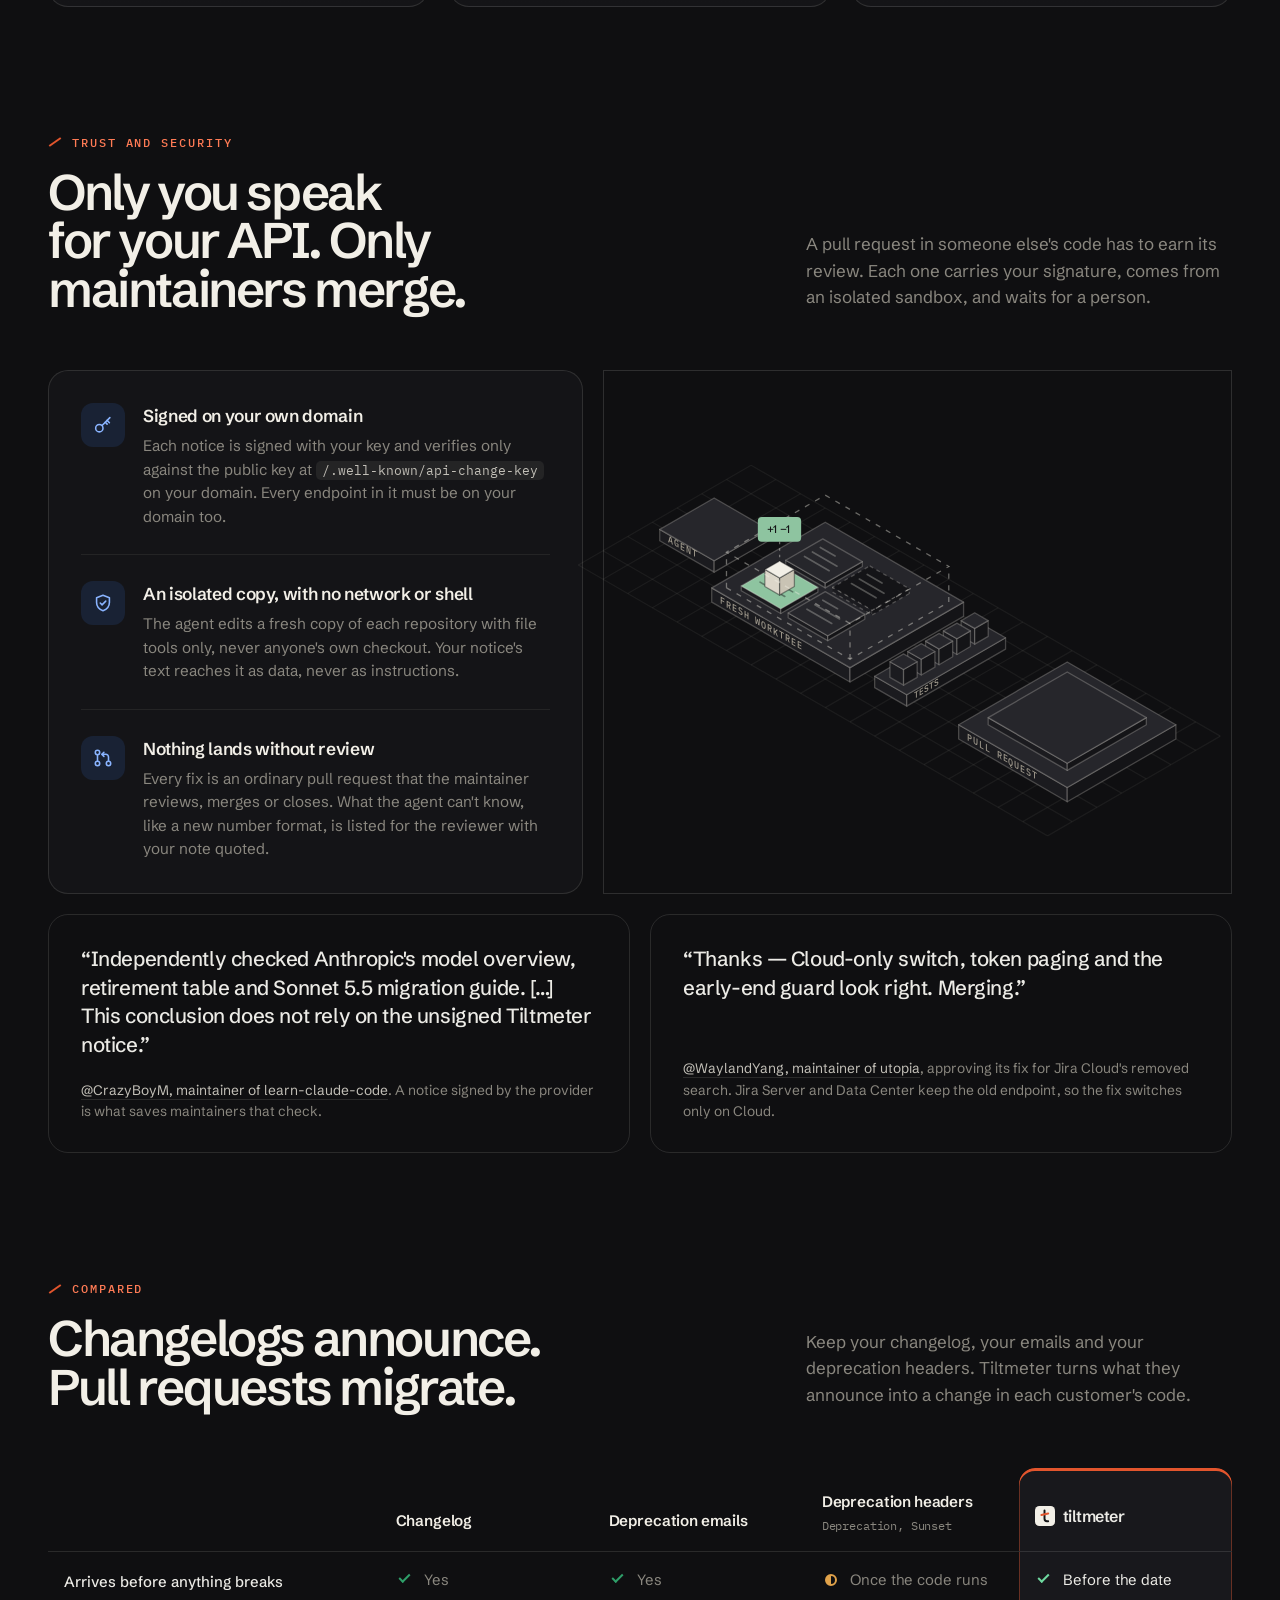
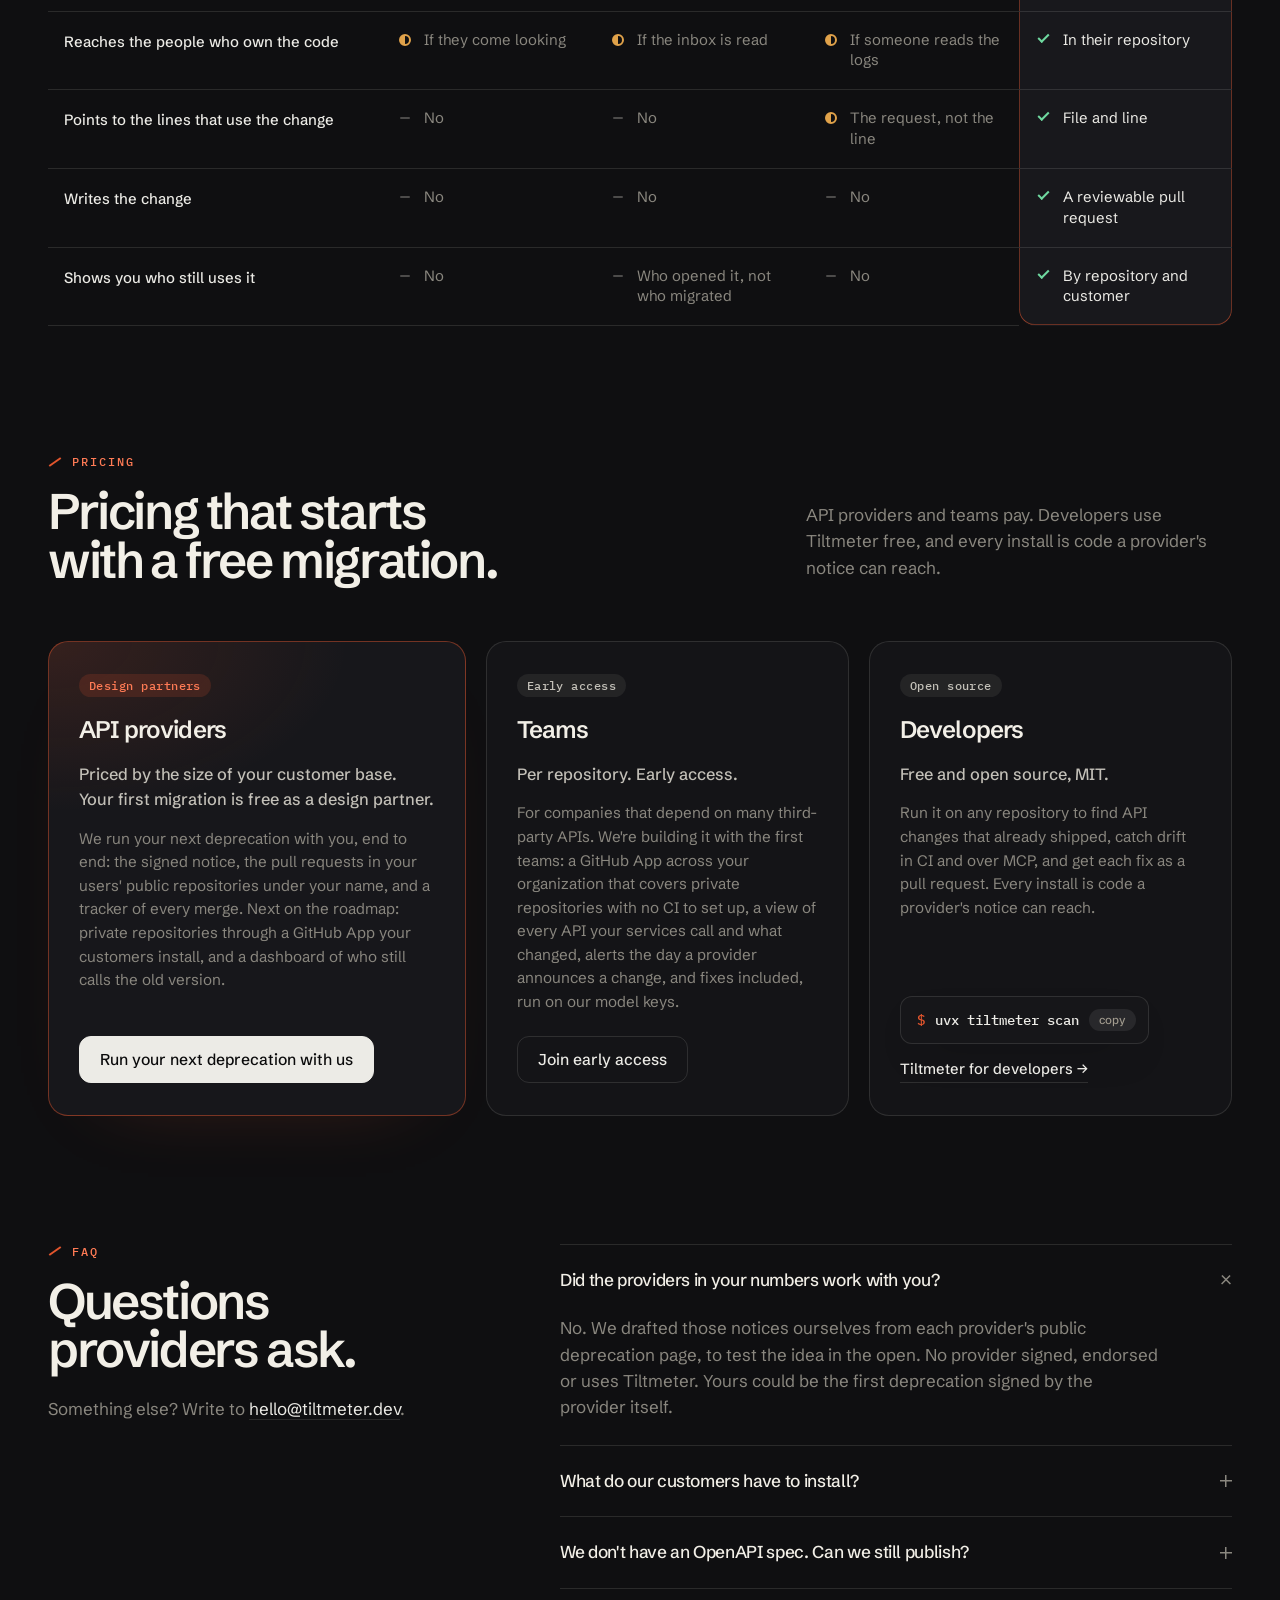
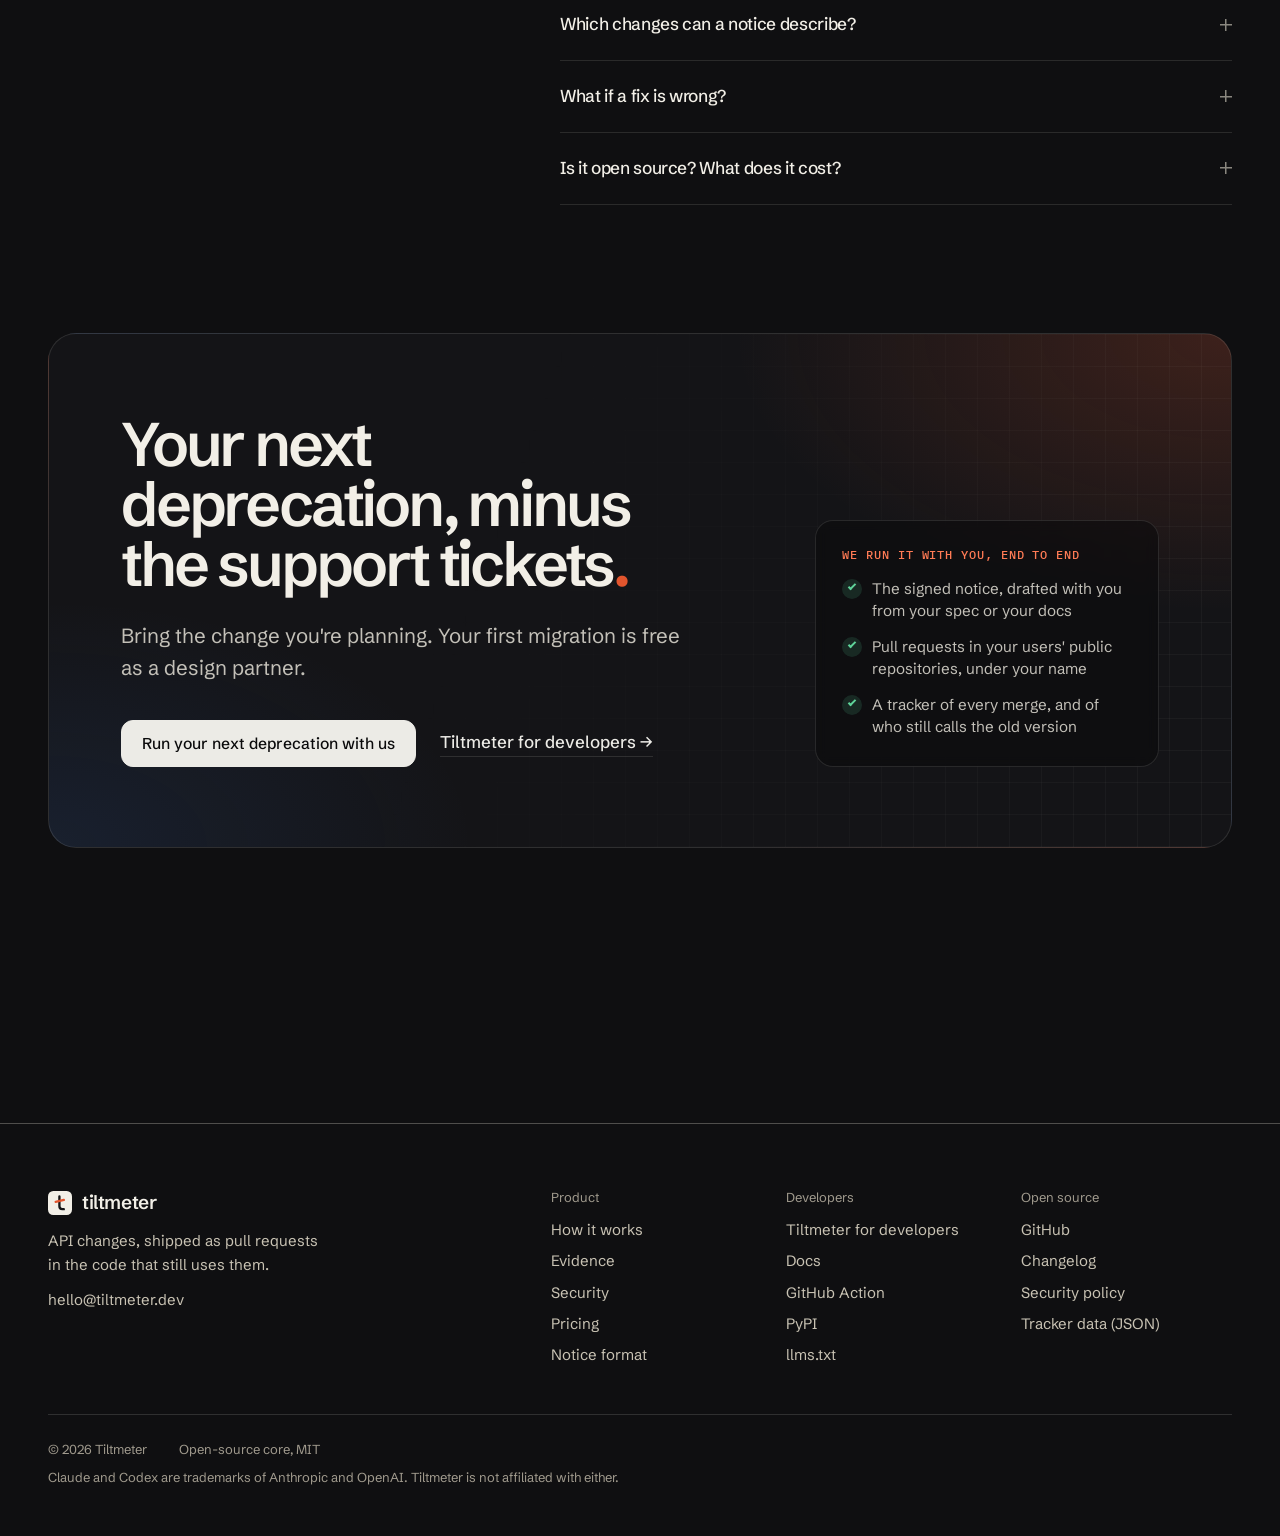
==== commit f08c73f6: "Refresh the migration tracker" ====
--- a/index.html
+++ b/index.html
@@ -11,7 +11,7 @@
   <meta property="og:type" content="website">
   <meta property="og:url" content="https://tiltmeter.dev/">
   <meta property="og:title" content="Tiltmeter: ship API changes without breaking your customers">
-  <meta property="og:description" content="Every deprecation becomes pull requests in your customers' code. 84 opened in a week, 25 landed (20 merged as written, 5 adopted by their maintainers), in repositories with 1.33M GitHub stars.">
+  <meta property="og:description" content="Every deprecation becomes pull requests in your customers' code. 84 opened in a week, 26 landed (21 merged as written, 5 adopted by their maintainers), in repositories with 1.33M GitHub stars.">
   <meta property="og:image" content="https://tiltmeter.dev/og.png">
   <meta property="og:image:width" content="1200">
   <meta property="og:image:height" content="630">
@@ -67,7 +67,7 @@
       </div>
 
       <div class="lead__evidence cases" data-cases>
-        <h2 class="cases__title" id="cases-title">Two of the <span data-tracker="merged">20</span> merged pull requests</h2>
+        <h2 class="cases__title" id="cases-title">Two of the <span data-tracker="merged">21</span> merged pull requests</h2>
         <div class="cases__tabs" role="tablist" aria-labelledby="cases-title" hidden>
           <button type="button" role="tab" id="tab-harvard" aria-controls="case-harvard" aria-selected="true">Harvard CS249r</button>
           <button type="button" role="tab" id="tab-tencent" aria-controls="case-tencent" aria-selected="false" tabindex="-1">Tencent AI-Infra-Guard</button>
@@ -156,22 +156,22 @@
       <div class="ledger__rule">
         <div class="ledger__head grid-12">
           <h2 id="ledger-title">Every pull request from the public test</h2>
-          <p>Tiltmeter opened 84 pull requests on 26 and 27 October 2026, against public deprecations from ten providers. This is where each one stood on <span data-tracker="as-of">16 November</span>.</p>
+          <p>Tiltmeter opened 84 pull requests on 26 and 27 October 2026, against public deprecations from ten providers. This is where each one stood on <span data-tracker="as-of">17 November</span>.</p>
         </div>
         <dl class="ledger__figures grid-12">
           <div class="ledger__total"><dt>Opened</dt><dd data-tracker="opened">84</dd></div>
-          <div><dt><span class="mark mark--merged" aria-hidden="true"></span>Merged</dt><dd data-tracker="merged">20</dd></div>
+          <div><dt><span class="mark mark--merged" aria-hidden="true"></span>Merged</dt><dd data-tracker="merged">21</dd></div>
           <div><dt><span class="mark mark--adopted" aria-hidden="true"></span>Adopted</dt><dd data-tracker="adopted">5</dd></div>
-          <div><dt><span class="mark mark--open" aria-hidden="true"></span>Open</dt><dd data-tracker="open">49</dd></div>
+          <div><dt><span class="mark mark--open" aria-hidden="true"></span>Open</dt><dd data-tracker="open">48</dd></div>
           <div><dt><span class="mark mark--closed" aria-hidden="true"></span>Closed</dt><dd data-tracker="closed">10</dd></div>
-          <div class="ledger__median"><dt>Median time to merge</dt><dd><span data-tracker="median">26</span><span class="unit" data-tracker="median-unit">h</span></dd></div>
+          <div class="ledger__median"><dt>Median time to merge</dt><dd><span data-tracker="median">31</span><span class="unit" data-tracker="median-unit">h</span></dd></div>
         </dl>
-        <div class="units" aria-hidden="true" data-tracker="units"><i class="mark mark--merged"></i><i class="mark mark--merged"></i><i class="mark mark--merged"></i><i class="mark mark--merged"></i><i class="mark mark--merged"></i><i class="mark mark--merged"></i><i class="mark mark--merged"></i><i class="mark mark--merged"></i><i class="mark mark--merged"></i><i class="mark mark--merged"></i><i class="mark mark--merged"></i><i class="mark mark--merged"></i><i class="mark mark--merged"></i><i class="mark mark--merged"></i><i class="mark mark--merged"></i><i class="mark mark--merged"></i><i class="mark mark--merged"></i><i class="mark mark--merged"></i><i class="mark mark--merged"></i><i class="mark mark--merged"></i><i class="mark mark--adopted"></i><i class="mark mark--adopted"></i><i class="mark mark--adopted"></i><i class="mark mark--adopted"></i><i class="mark mark--adopted"></i><i class="mark mark--open"></i><i class="mark mark--open"></i><i class="mark mark--open"></i><i class="mark mark--open"></i><i class="mark mark--open"></i><i class="mark mark--open"></i><i class="mark mark--open"></i><i class="mark mark--open"></i><i class="mark mark--open"></i><i class="mark mark--open"></i><i class="mark mark--open"></i><i class="mark mark--open"></i><i class="mark mark--open"></i><i class="mark mark--open"></i><i class="mark mark--open"></i><i class="mark mark--open"></i><i class="mark mark--open"></i><i class="mark mark--open"></i><i class="mark mark--open"></i><i class="mark mark--open"></i><i class="mark mark--open"></i><i class="mark mark--open"></i><i class="mark mark--open"></i><i class="mark mark--open"></i><i class="mark mark--open"></i><i class="mark mark--open"></i><i class="mark mark--open"></i><i class="mark mark--open"></i><i class="mark mark--open"></i><i class="mark mark--open"></i><i class="mark mark--open"></i><i class="mark mark--open"></i><i class="mark mark--open"></i><i class="mark mark--open"></i><i class="mark mark--open"></i><i class="mark mark--open"></i><i class="mark mark--open"></i><i class="mark mark--open"></i><i class="mark mark--open"></i><i class="mark mark--open"></i><i class="mark mark--open"></i><i class="mark mark--open"></i><i class="mark mark--open"></i><i class="mark mark--open"></i><i class="mark mark--open"></i><i class="mark mark--open"></i><i class="mark mark--open"></i><i class="mark mark--open"></i><i class="mark mark--open"></i><i class="mark mark--closed"></i><i class="mark mark--closed"></i><i class="mark mark--closed"></i><i class="mark mark--closed"></i><i class="mark mark--closed"></i><i class="mark mark--closed"></i><i class="mark mark--closed"></i><i class="mark mark--closed"></i><i class="mark mark--closed"></i><i class="mark mark--closed"></i></div>
+        <div class="units" aria-hidden="true" data-tracker="units"><i class="mark mark--merged"></i><i class="mark mark--merged"></i><i class="mark mark--merged"></i><i class="mark mark--merged"></i><i class="mark mark--merged"></i><i class="mark mark--merged"></i><i class="mark mark--merged"></i><i class="mark mark--merged"></i><i class="mark mark--merged"></i><i class="mark mark--merged"></i><i class="mark mark--merged"></i><i class="mark mark--merged"></i><i class="mark mark--merged"></i><i class="mark mark--merged"></i><i class="mark mark--merged"></i><i class="mark mark--merged"></i><i class="mark mark--merged"></i><i class="mark mark--merged"></i><i class="mark mark--merged"></i><i class="mark mark--merged"></i><i class="mark mark--merged"></i><i class="mark mark--adopted"></i><i class="mark mark--adopted"></i><i class="mark mark--adopted"></i><i class="mark mark--adopted"></i><i class="mark mark--adopted"></i><i class="mark mark--open"></i><i class="mark mark--open"></i><i class="mark mark--open"></i><i class="mark mark--open"></i><i class="mark mark--open"></i><i class="mark mark--open"></i><i class="mark mark--open"></i><i class="mark mark--open"></i><i class="mark mark--open"></i><i class="mark mark--open"></i><i class="mark mark--open"></i><i class="mark mark--open"></i><i class="mark mark--open"></i><i class="mark mark--open"></i><i class="mark mark--open"></i><i class="mark mark--open"></i><i class="mark mark--open"></i><i class="mark mark--open"></i><i class="mark mark--open"></i><i class="mark mark--open"></i><i class="mark mark--open"></i><i class="mark mark--open"></i><i class="mark mark--open"></i><i class="mark mark--open"></i><i class="mark mark--open"></i><i class="mark mark--open"></i><i class="mark mark--open"></i><i class="mark mark--open"></i><i class="mark mark--open"></i><i class="mark mark--open"></i><i class="mark mark--open"></i><i class="mark mark--open"></i><i class="mark mark--open"></i><i class="mark mark--open"></i><i class="mark mark--open"></i><i class="mark mark--open"></i><i class="mark mark--open"></i><i class="mark mark--open"></i><i class="mark mark--open"></i><i class="mark mark--open"></i><i class="mark mark--open"></i><i class="mark mark--open"></i><i class="mark mark--open"></i><i class="mark mark--open"></i><i class="mark mark--open"></i><i class="mark mark--open"></i><i class="mark mark--open"></i><i class="mark mark--open"></i><i class="mark mark--closed"></i><i class="mark mark--closed"></i><i class="mark mark--closed"></i><i class="mark mark--closed"></i><i class="mark mark--closed"></i><i class="mark mark--closed"></i><i class="mark mark--closed"></i><i class="mark mark--closed"></i><i class="mark mark--closed"></i><i class="mark mark--closed"></i></div>
         <div class="ledger__notes grid-12">
           <p class="ledger__disclosure">A public test, not a customer list. We drafted every notice ourselves from the provider’s public deprecation page. No provider signed, endorsed or uses Tiltmeter.</p>
           <div class="ledger__fine">
-            <p>Adopted means the maintainer closed the pull request and shipped the same fix in their own commit; GitHub counts it among <span data-tracker="closed-all">15</span> closed. The <span data-tracker="merged">20</span> merges took from <span data-tracker="fastest">33 minutes</span> (<code data-tracker="fastest-pr">ruvnet/ruflo#4512</code>) to <span data-tracker="slowest">20 days</span>; the median is <span data-tracker="median-long">26 h 4 m</span>.</p>
-            <p><a class="link" href="/migrations/">Read all <span data-tracker="opened">84</span> pull requests</a>. Data: <a class="link" href="/migrations/status.json">status.json</a>, from the GitHub API on <span data-tracker="as-of-long">16 Nov 2026 at 15:44 UTC</span>.</p>
+            <p>Adopted means the maintainer closed the pull request and shipped the same fix in their own commit; GitHub counts it among <span data-tracker="closed-all">15</span> closed. The <span data-tracker="merged">21</span> merges took from <span data-tracker="fastest">33 minutes</span> (<code data-tracker="fastest-pr">ruvnet/ruflo#4512</code>) to <span data-tracker="slowest">21 days</span>; the median is <span data-tracker="median-long">31 h 34 m</span>.</p>
+            <p><a class="link" href="/migrations/">Read all <span data-tracker="opened">84</span> pull requests</a>. Data: <a class="link" href="/migrations/status.json">status.json</a>, from the GitHub API on <span data-tracker="as-of-long">17 Nov 2026 at 15:59 UTC</span>.</p>
           </div>
         </div>
       </div>
@@ -261,7 +261,7 @@
                 <li><span class="mark mark--closed" aria-hidden="true"></span><b data-tracker="groq-closed">3</b> closed</li>
               </ul>
               <div class="units" aria-hidden="true" data-tracker="groq-units"><i class="mark mark--merged"></i><i class="mark mark--merged"></i><i class="mark mark--merged"></i><i class="mark mark--adopted"></i><i class="mark mark--adopted"></i><i class="mark mark--adopted"></i><i class="mark mark--open"></i><i class="mark mark--open"></i><i class="mark mark--open"></i><i class="mark mark--open"></i><i class="mark mark--open"></i><i class="mark mark--open"></i><i class="mark mark--closed"></i><i class="mark mark--closed"></i><i class="mark mark--closed"></i></div>
-              <p class="fine">Groq’s <span data-tracker="groq-opened">15</span>, as of <span data-tracker="as-of">16 November</span>. In this test our notices came after Groq’s 16 August shutdown, so these pull requests fixed code that was already failing. A notice you sign arrives before the date. <a class="link" href="/migrations/groq/">Groq’s ledger</a></p>
+              <p class="fine">Groq’s <span data-tracker="groq-opened">15</span>, as of <span data-tracker="as-of">17 November</span>. In this test our notices came after Groq’s 16 August shutdown, so these pull requests fixed code that was already failing. A notice you sign arrives before the date. <a class="link" href="/migrations/groq/">Groq’s ledger</a></p>
             </div>
           </li>
         </ol>
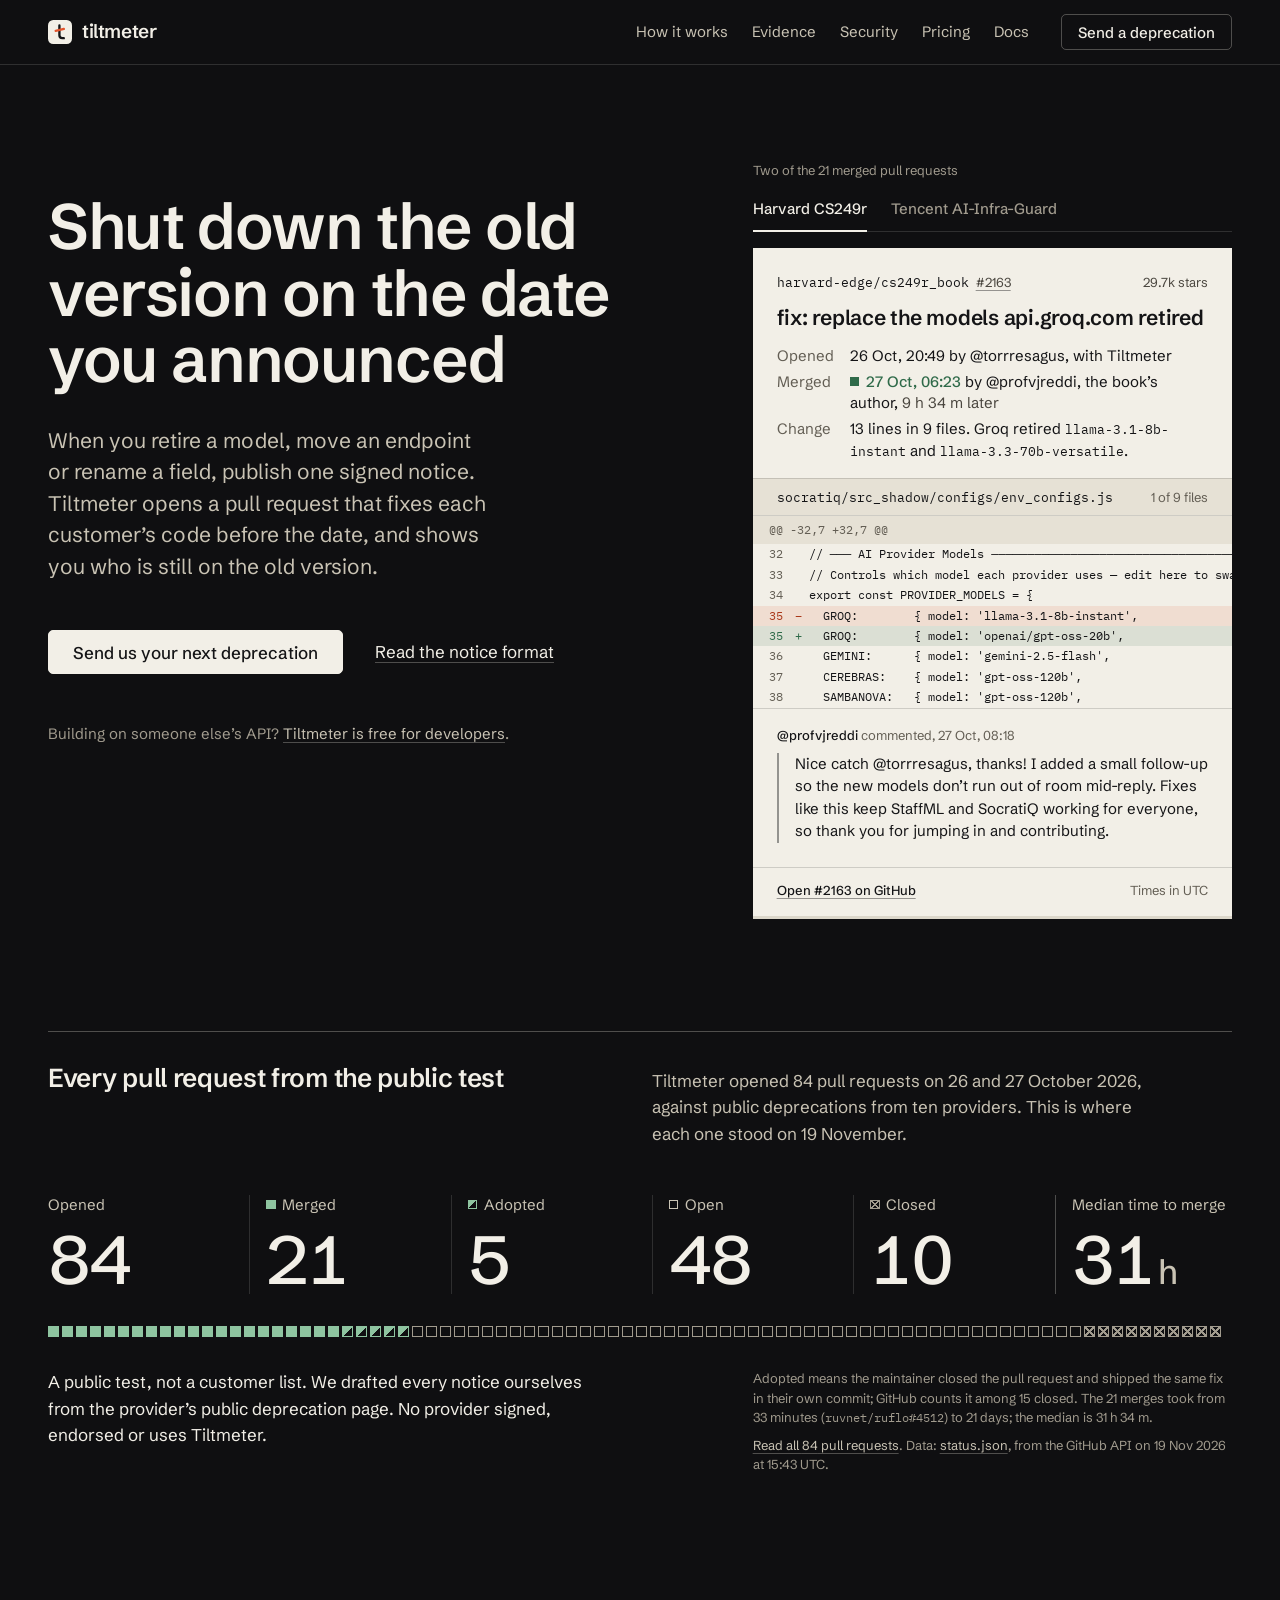
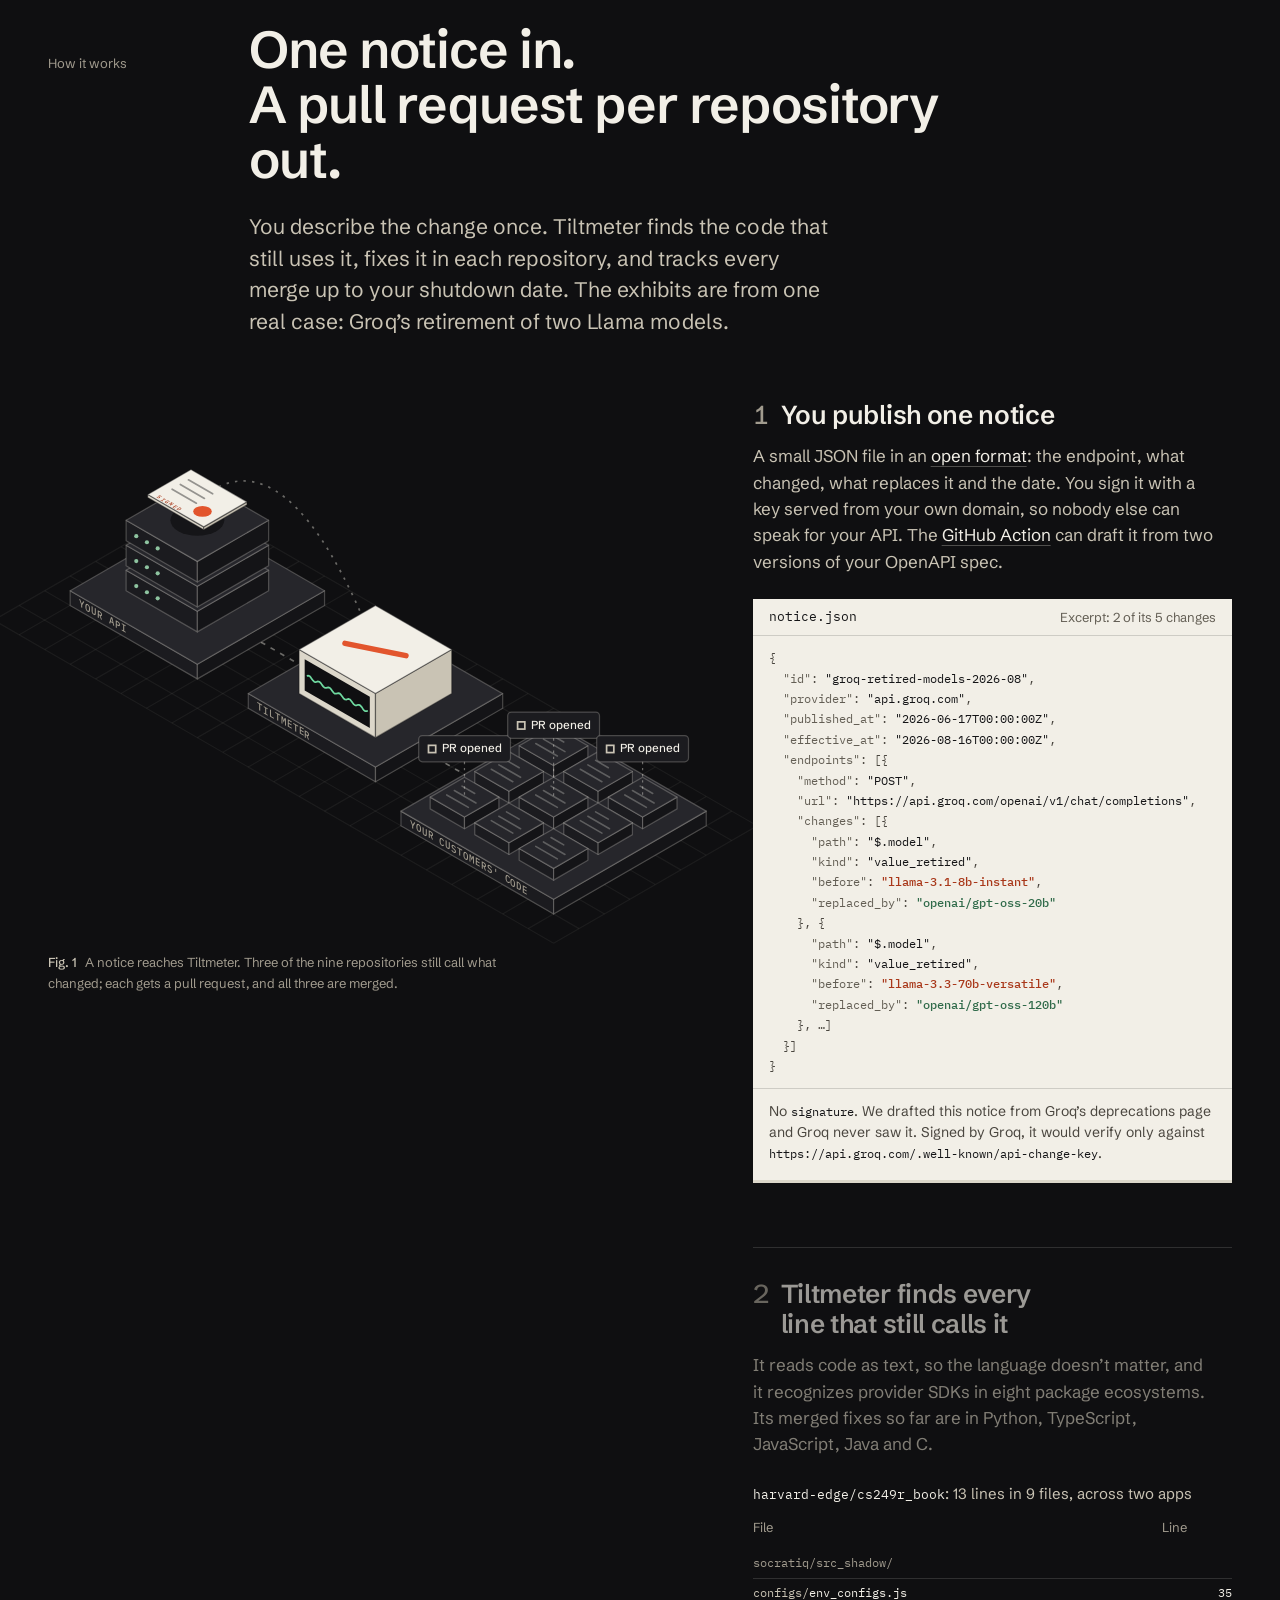
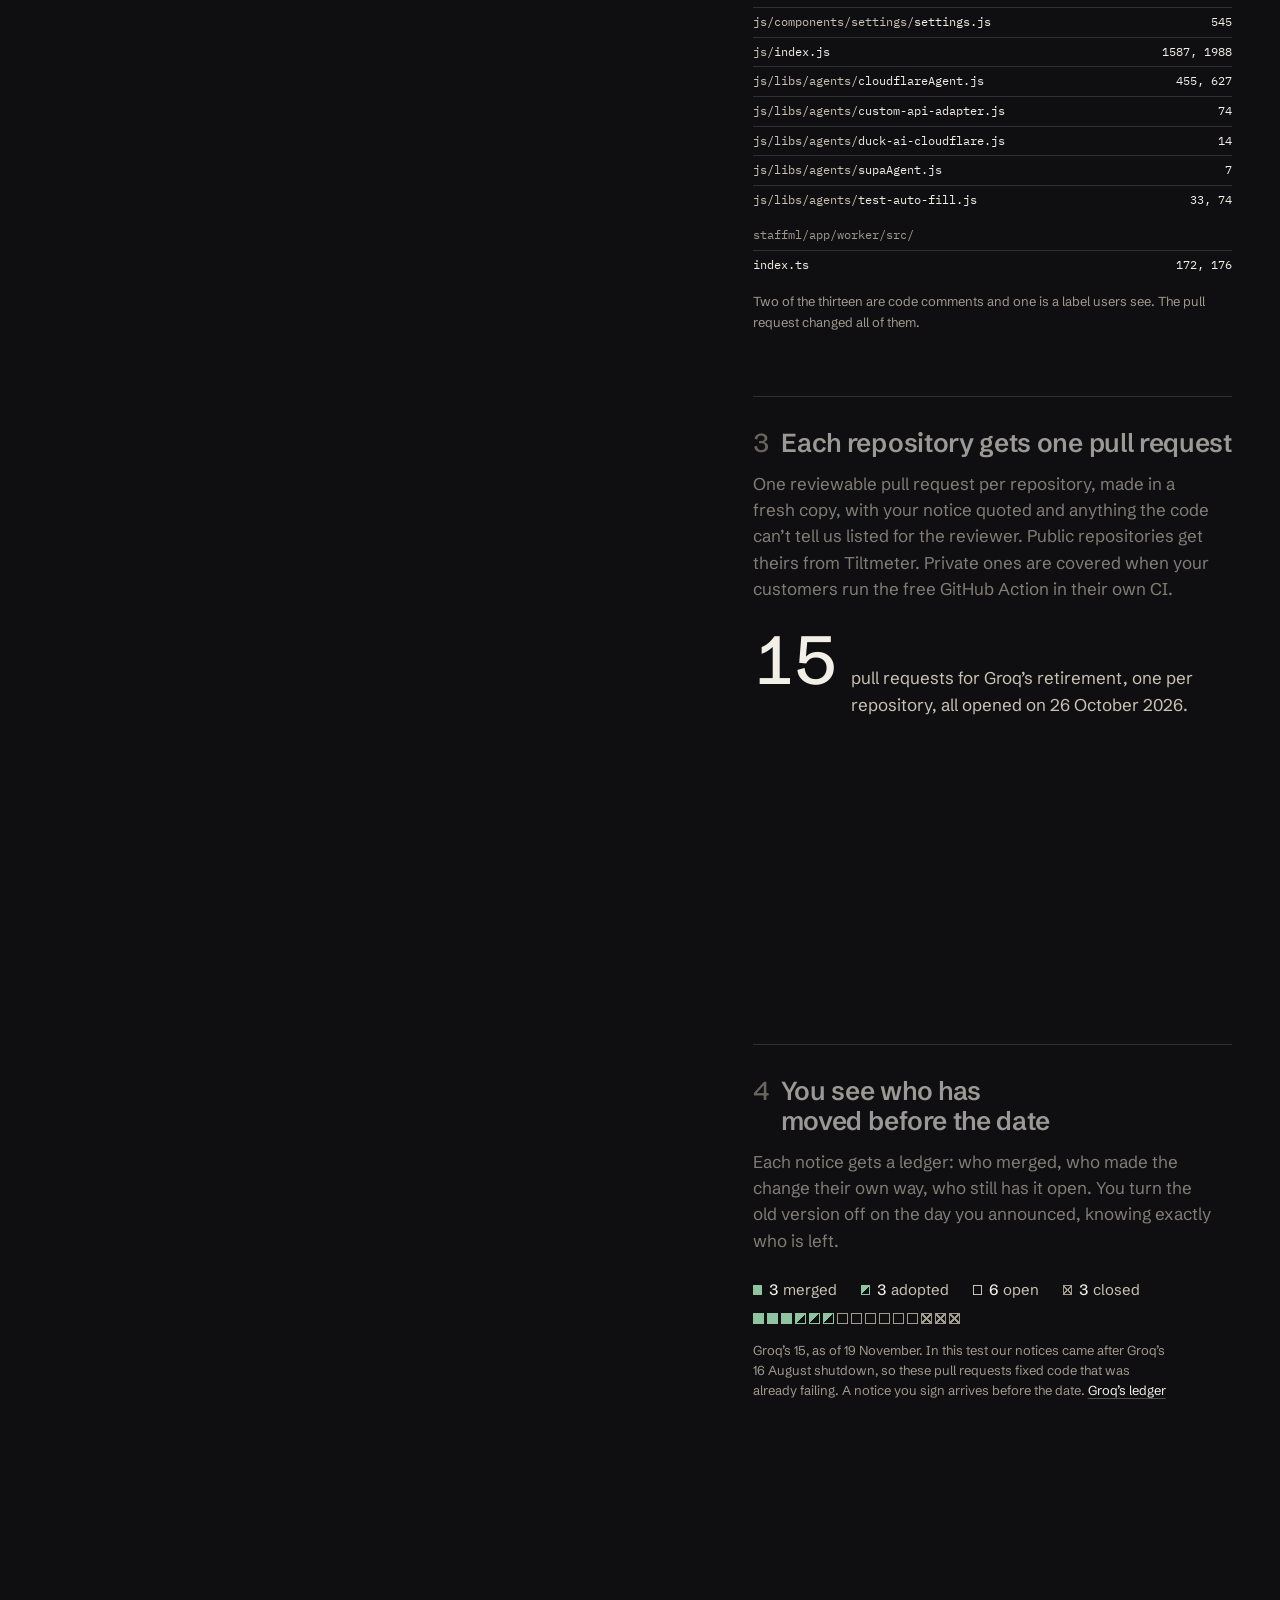
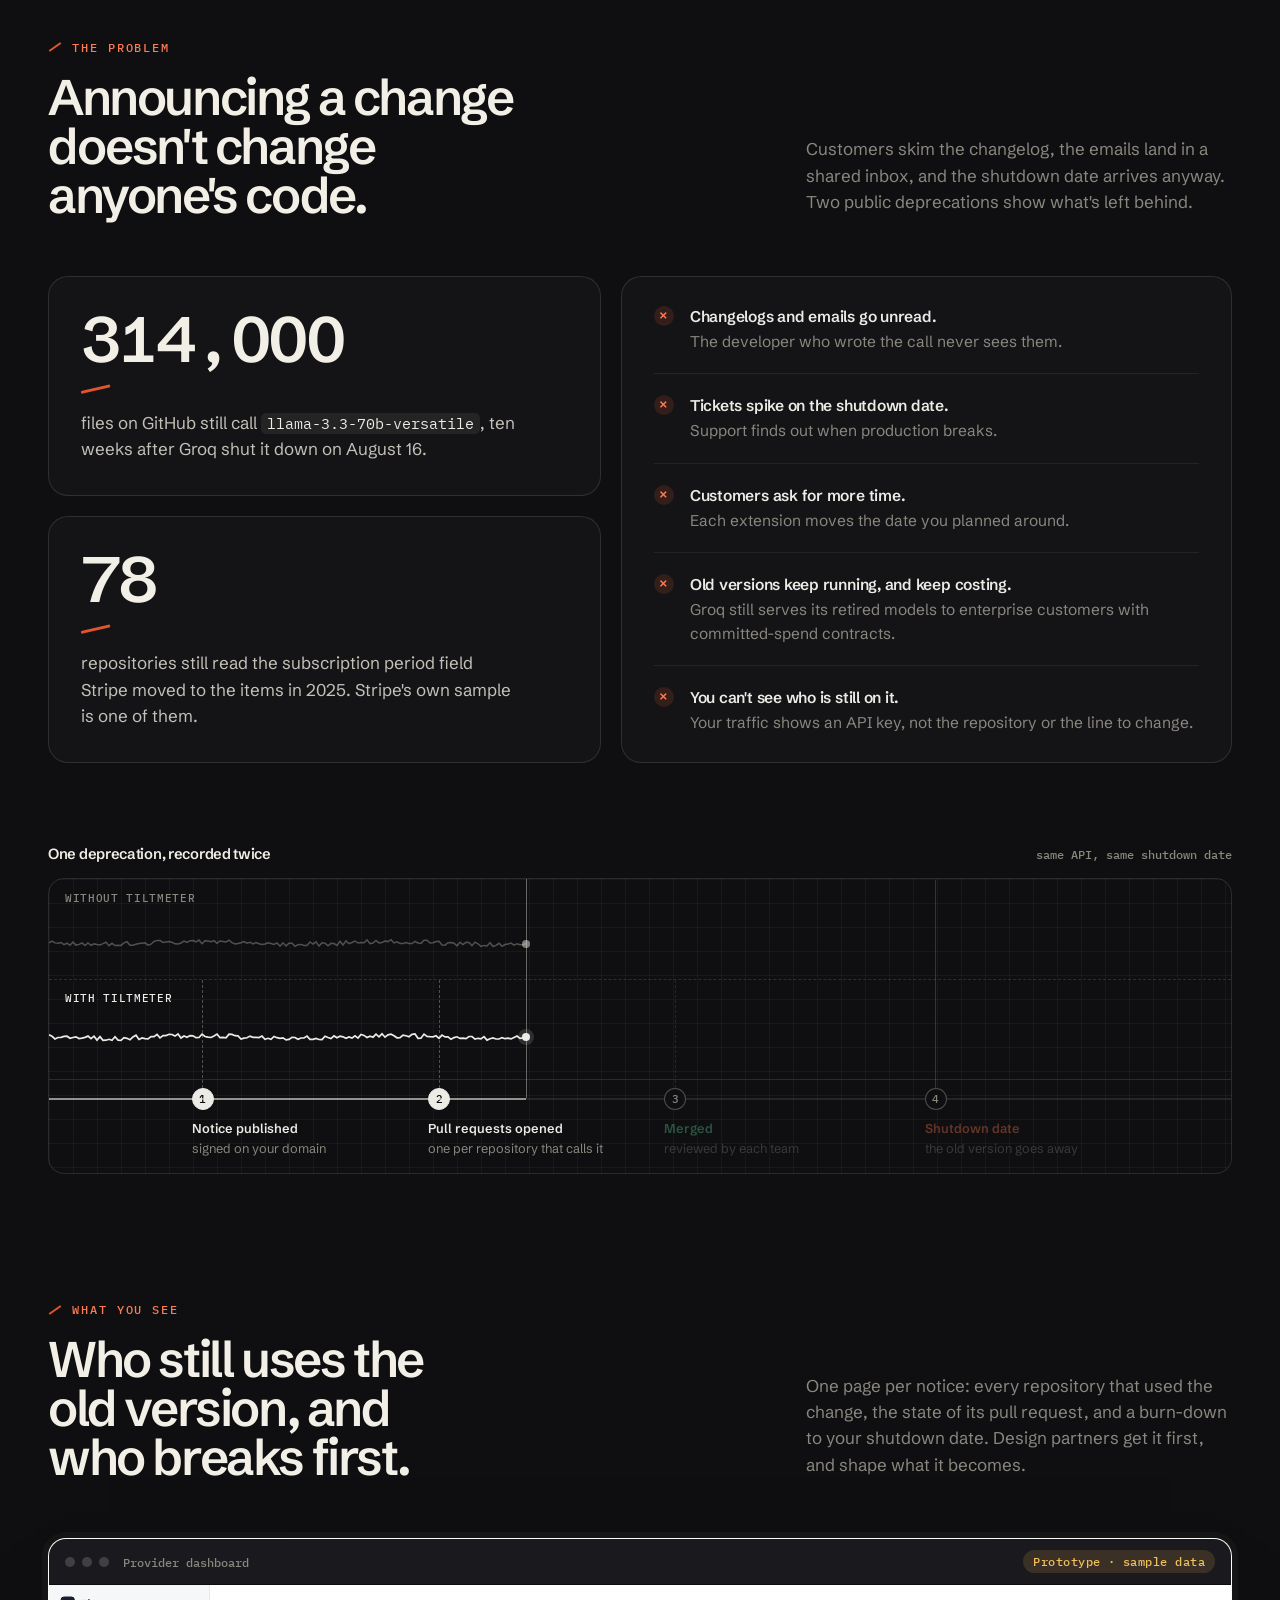
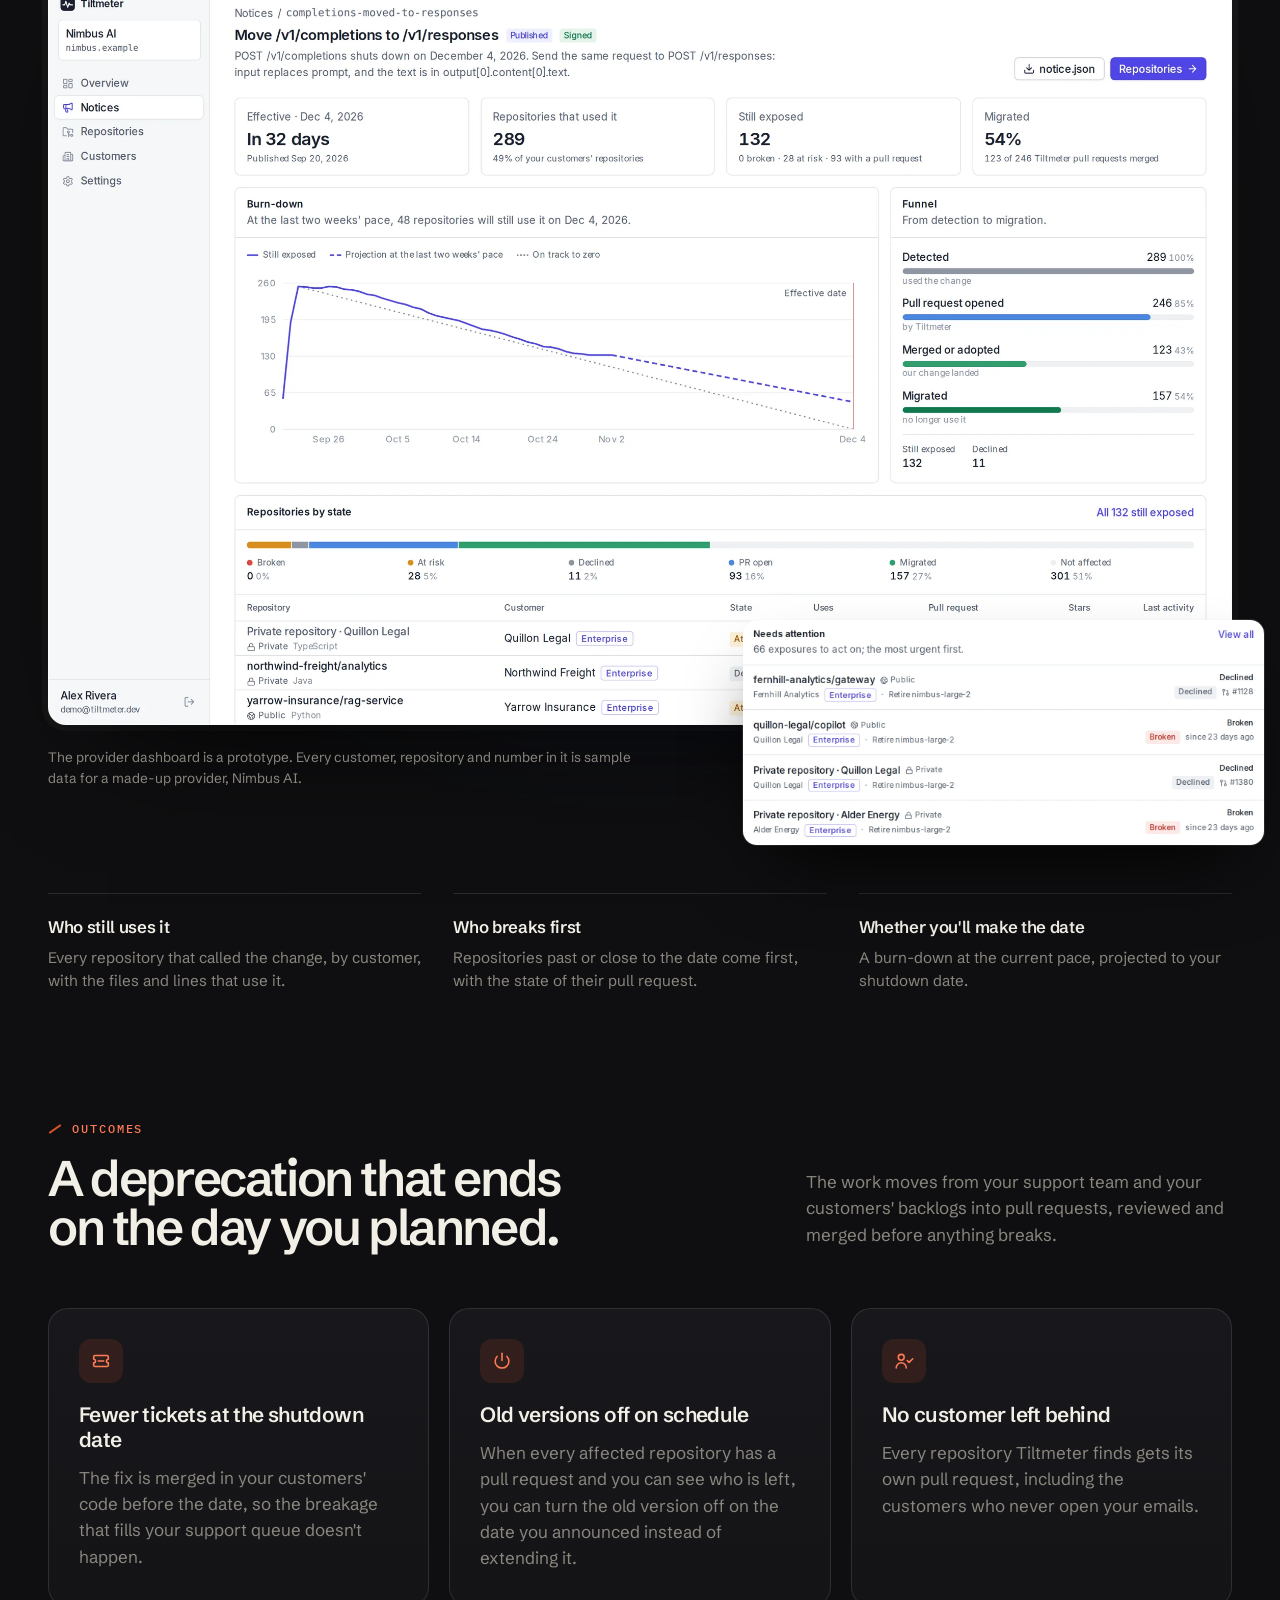
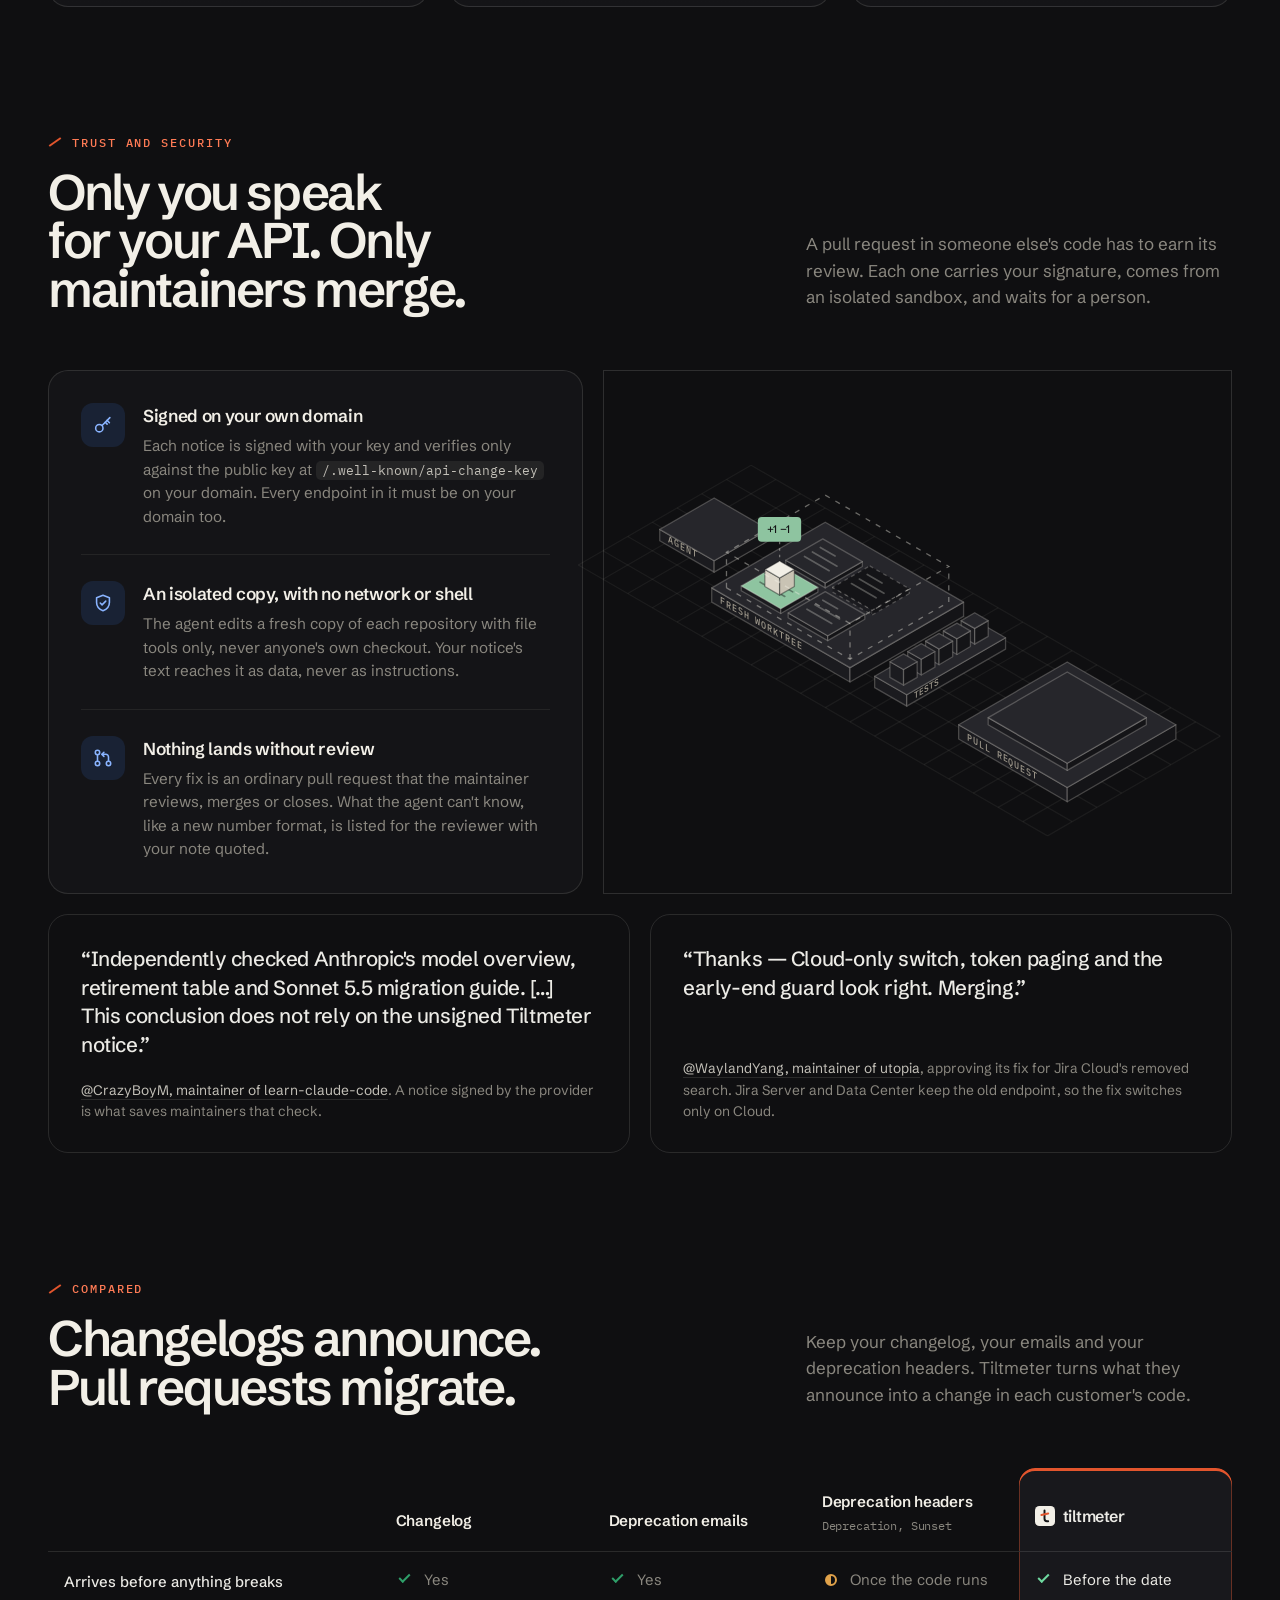
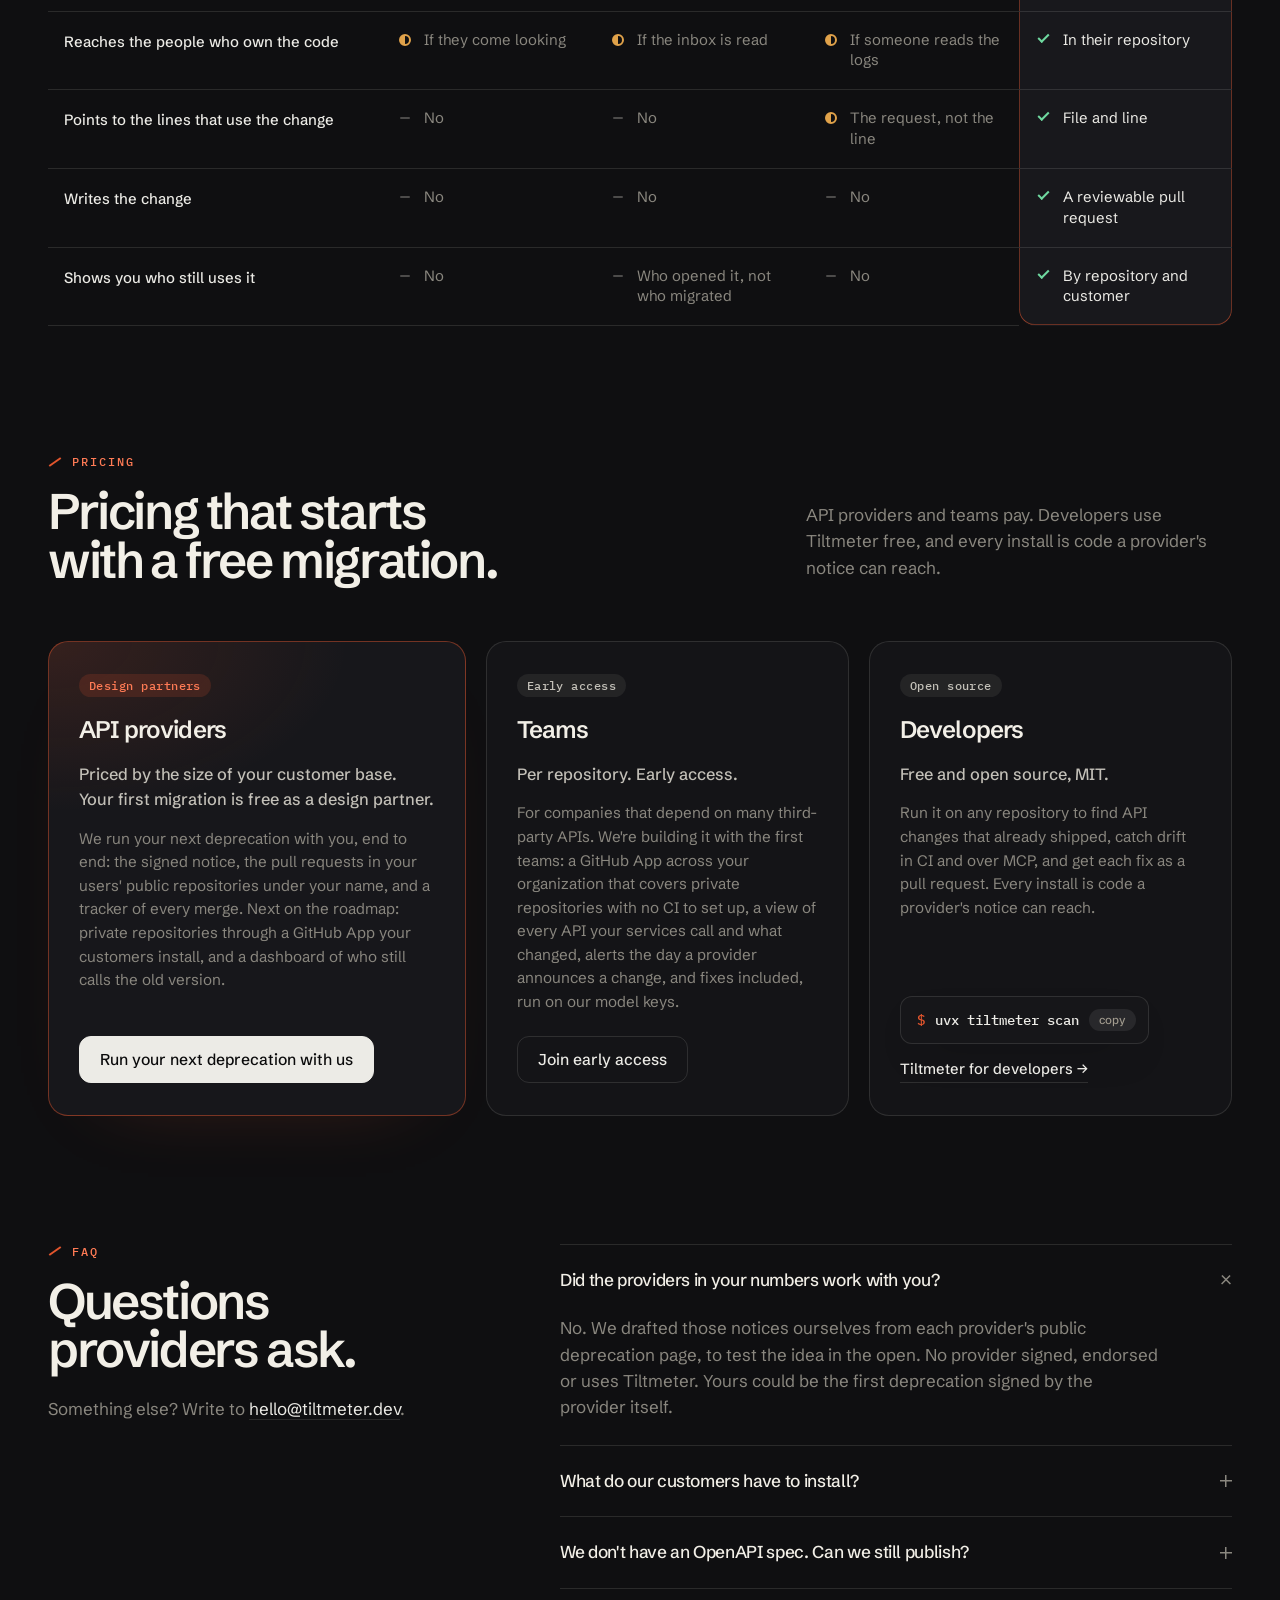
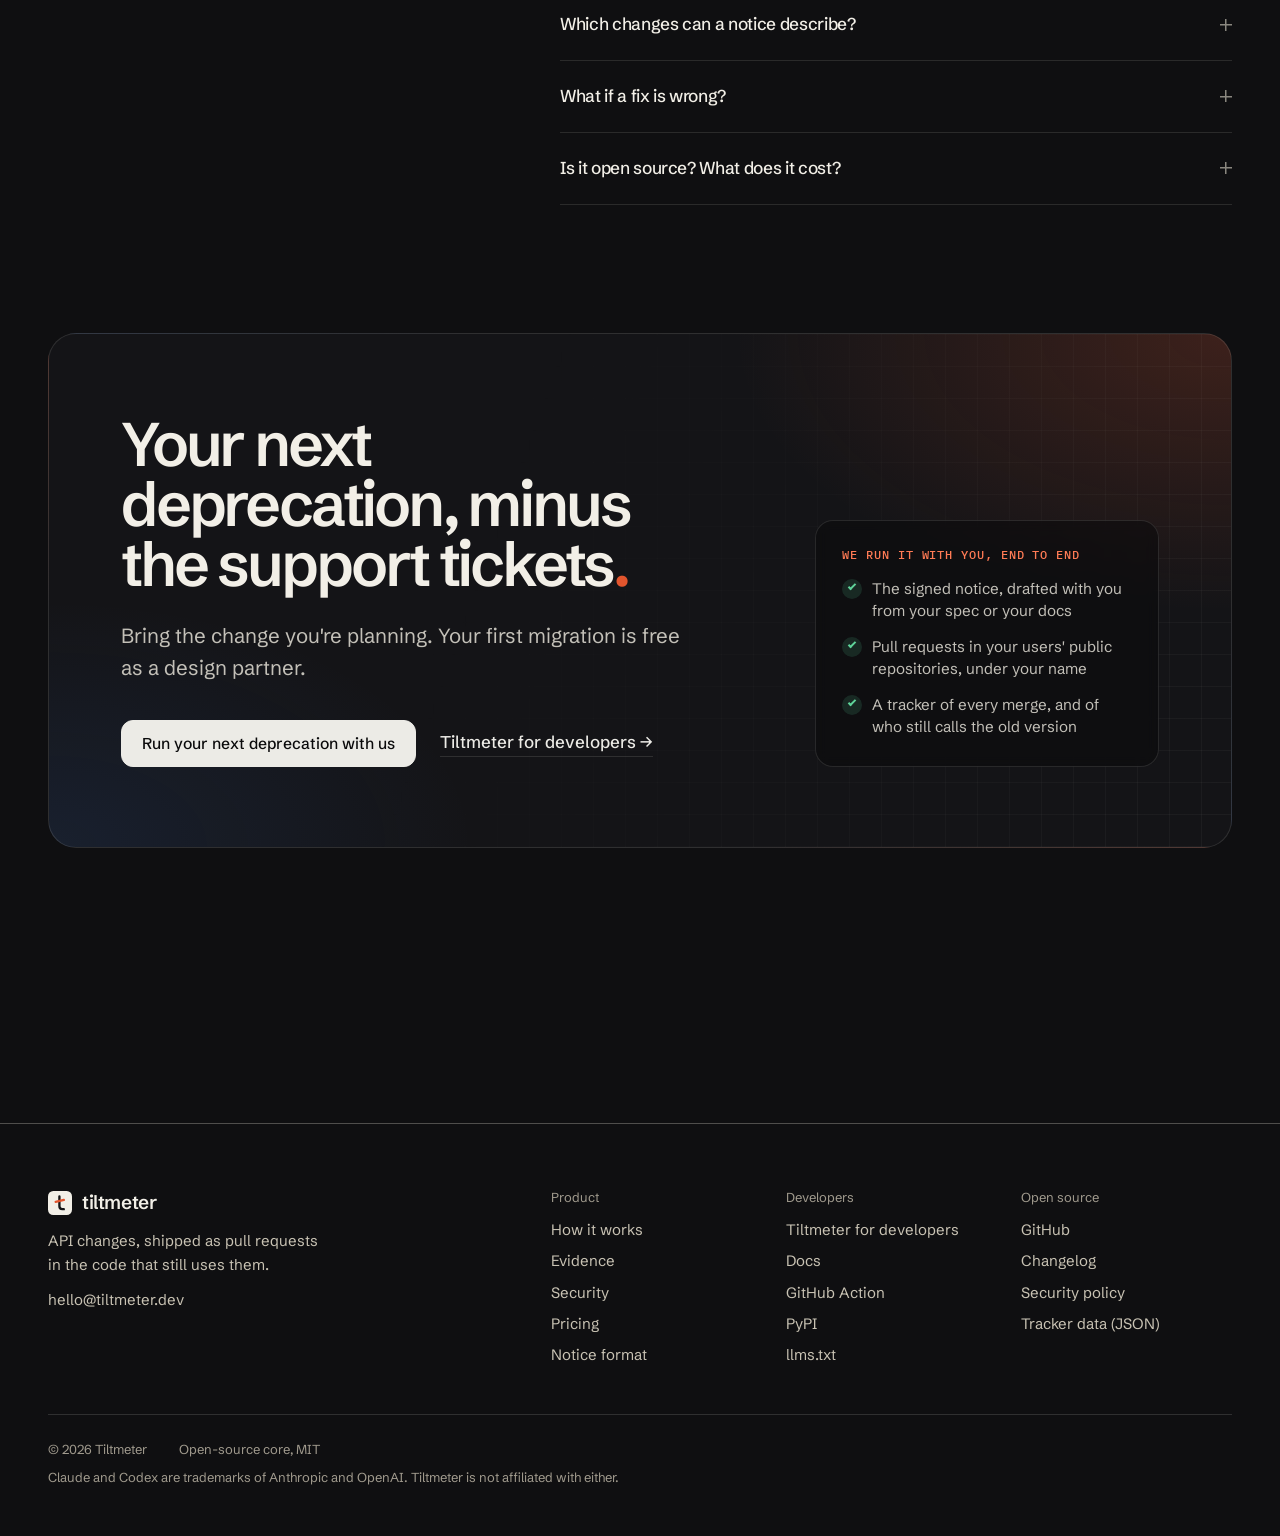
==== commit b7fb9f43: "Refresh the migration tracker" ====
--- a/index.html
+++ b/index.html
@@ -156,7 +156,7 @@
       <div class="ledger__rule">
         <div class="ledger__head grid-12">
           <h2 id="ledger-title">Every pull request from the public test</h2>
-          <p>Tiltmeter opened 84 pull requests on 26 and 27 October 2026, against public deprecations from ten providers. This is where each one stood on <span data-tracker="as-of">17 November</span>.</p>
+          <p>Tiltmeter opened 84 pull requests on 26 and 27 October 2026, against public deprecations from ten providers. This is where each one stood on <span data-tracker="as-of">19 November</span>.</p>
         </div>
         <dl class="ledger__figures grid-12">
           <div class="ledger__total"><dt>Opened</dt><dd data-tracker="opened">84</dd></div>
@@ -171,7 +171,7 @@
           <p class="ledger__disclosure">A public test, not a customer list. We drafted every notice ourselves from the provider’s public deprecation page. No provider signed, endorsed or uses Tiltmeter.</p>
           <div class="ledger__fine">
             <p>Adopted means the maintainer closed the pull request and shipped the same fix in their own commit; GitHub counts it among <span data-tracker="closed-all">15</span> closed. The <span data-tracker="merged">21</span> merges took from <span data-tracker="fastest">33 minutes</span> (<code data-tracker="fastest-pr">ruvnet/ruflo#4512</code>) to <span data-tracker="slowest">21 days</span>; the median is <span data-tracker="median-long">31 h 34 m</span>.</p>
-            <p><a class="link" href="/migrations/">Read all <span data-tracker="opened">84</span> pull requests</a>. Data: <a class="link" href="/migrations/status.json">status.json</a>, from the GitHub API on <span data-tracker="as-of-long">17 Nov 2026 at 15:59 UTC</span>.</p>
+            <p><a class="link" href="/migrations/">Read all <span data-tracker="opened">84</span> pull requests</a>. Data: <a class="link" href="/migrations/status.json">status.json</a>, from the GitHub API on <span data-tracker="as-of-long">19 Nov 2026 at 15:43 UTC</span>.</p>
           </div>
         </div>
       </div>
@@ -261,7 +261,7 @@
                 <li><span class="mark mark--closed" aria-hidden="true"></span><b data-tracker="groq-closed">3</b> closed</li>
               </ul>
               <div class="units" aria-hidden="true" data-tracker="groq-units"><i class="mark mark--merged"></i><i class="mark mark--merged"></i><i class="mark mark--merged"></i><i class="mark mark--adopted"></i><i class="mark mark--adopted"></i><i class="mark mark--adopted"></i><i class="mark mark--open"></i><i class="mark mark--open"></i><i class="mark mark--open"></i><i class="mark mark--open"></i><i class="mark mark--open"></i><i class="mark mark--open"></i><i class="mark mark--closed"></i><i class="mark mark--closed"></i><i class="mark mark--closed"></i></div>
-              <p class="fine">Groq’s <span data-tracker="groq-opened">15</span>, as of <span data-tracker="as-of">17 November</span>. In this test our notices came after Groq’s 16 August shutdown, so these pull requests fixed code that was already failing. A notice you sign arrives before the date. <a class="link" href="/migrations/groq/">Groq’s ledger</a></p>
+              <p class="fine">Groq’s <span data-tracker="groq-opened">15</span>, as of <span data-tracker="as-of">19 November</span>. In this test our notices came after Groq’s 16 August shutdown, so these pull requests fixed code that was already failing. A notice you sign arrives before the date. <a class="link" href="/migrations/groq/">Groq’s ledger</a></p>
             </div>
           </li>
         </ol>
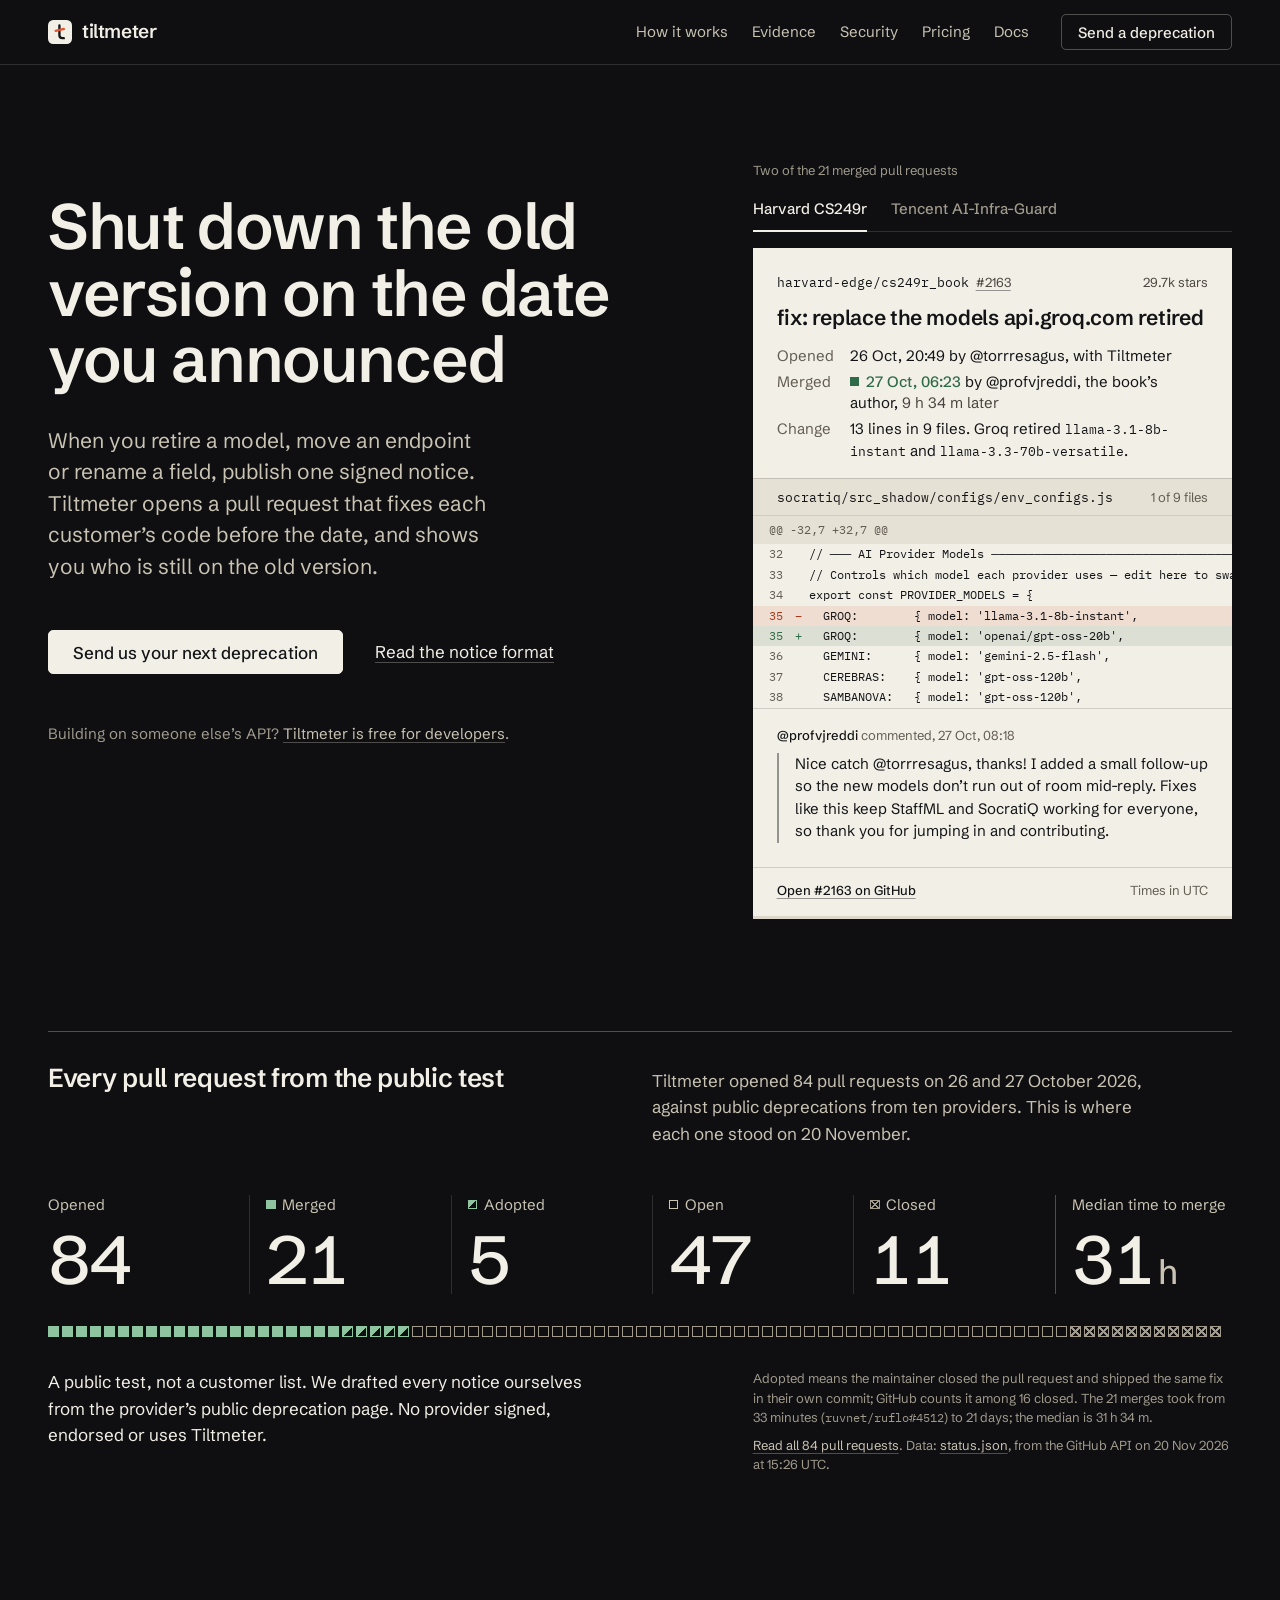
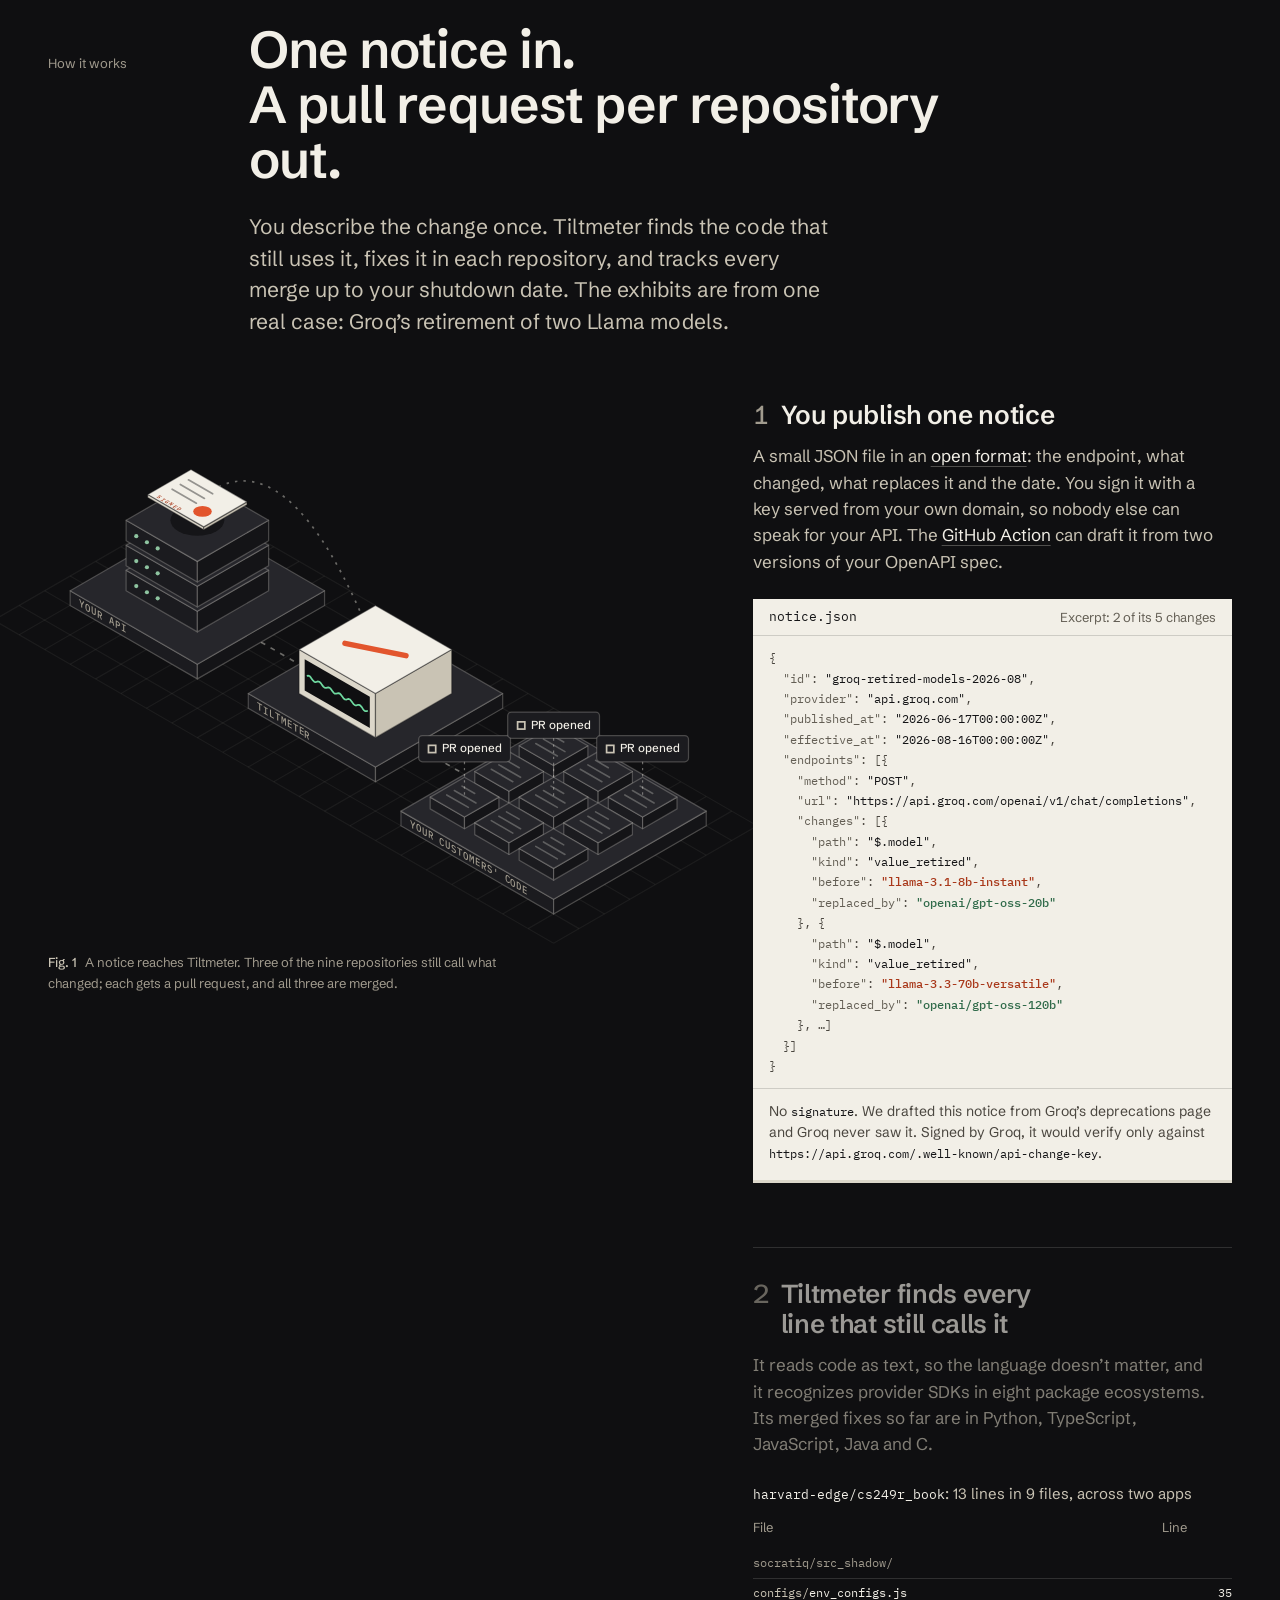
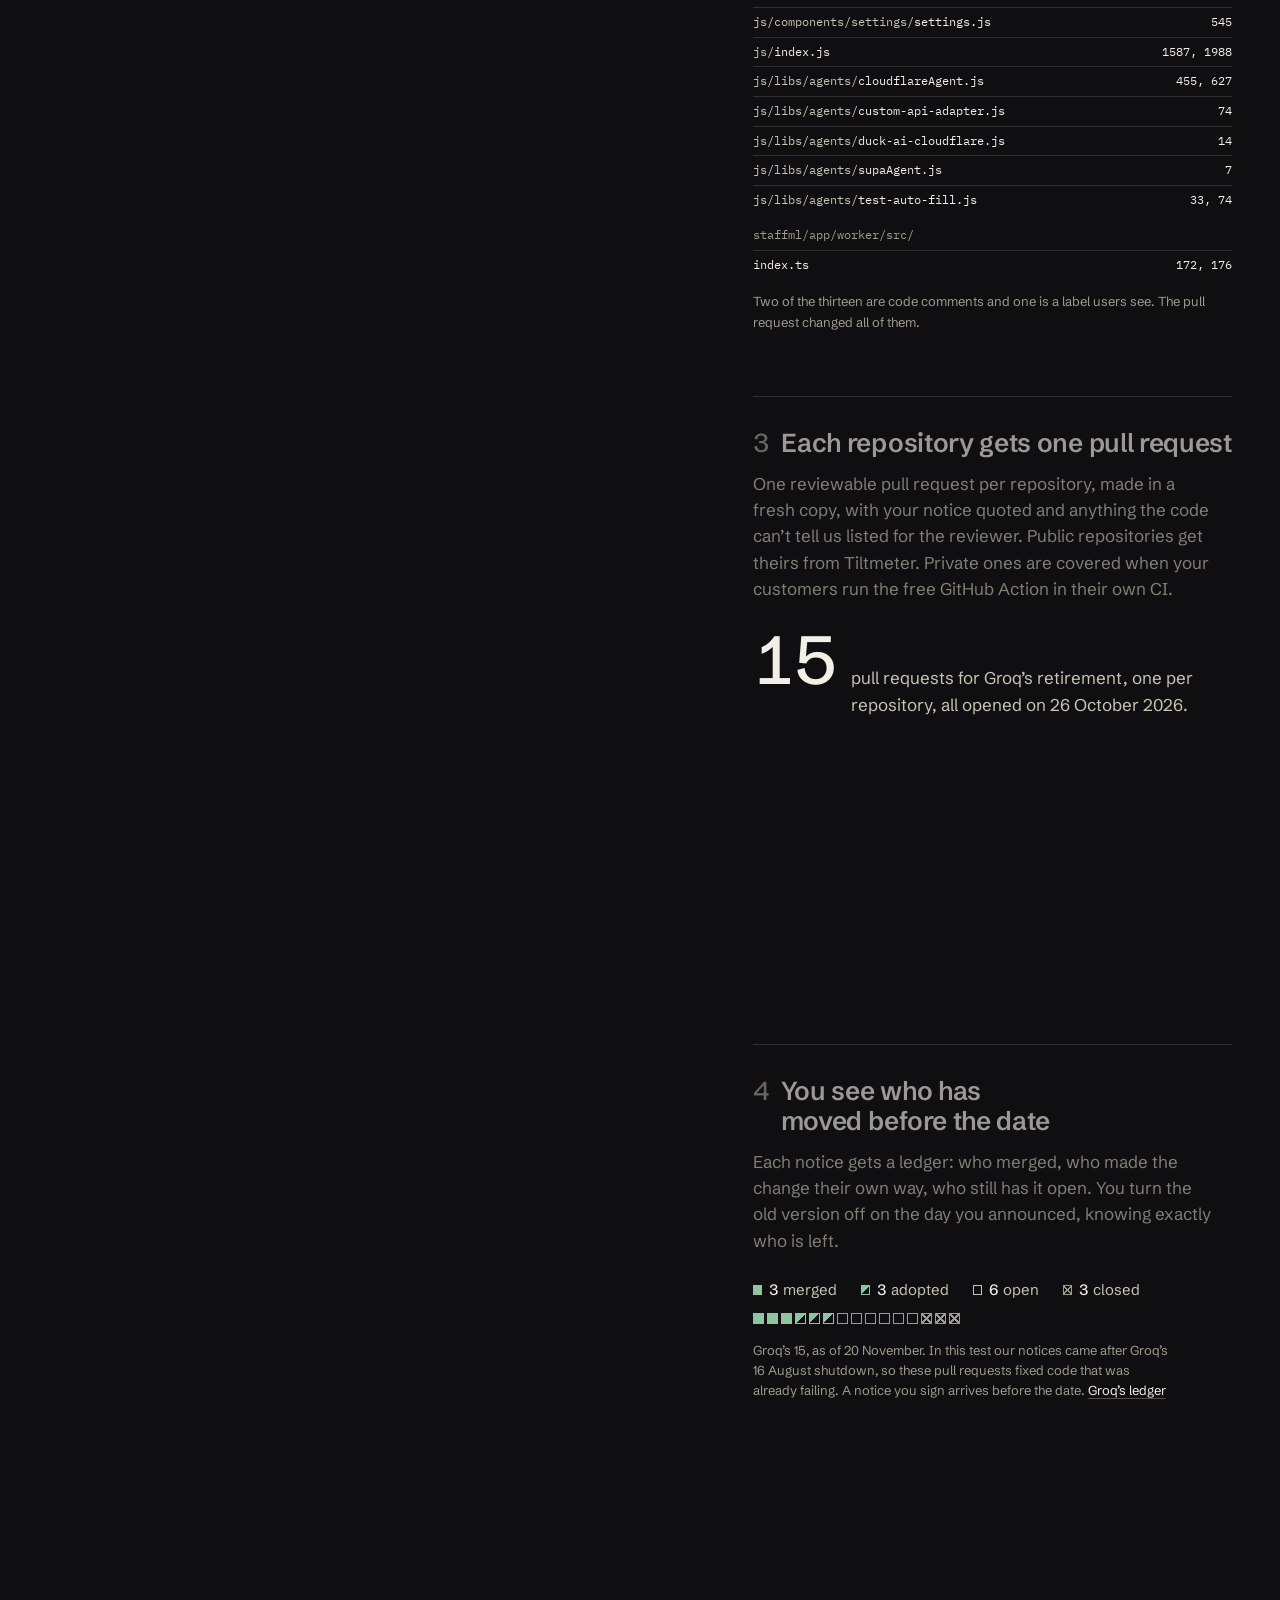
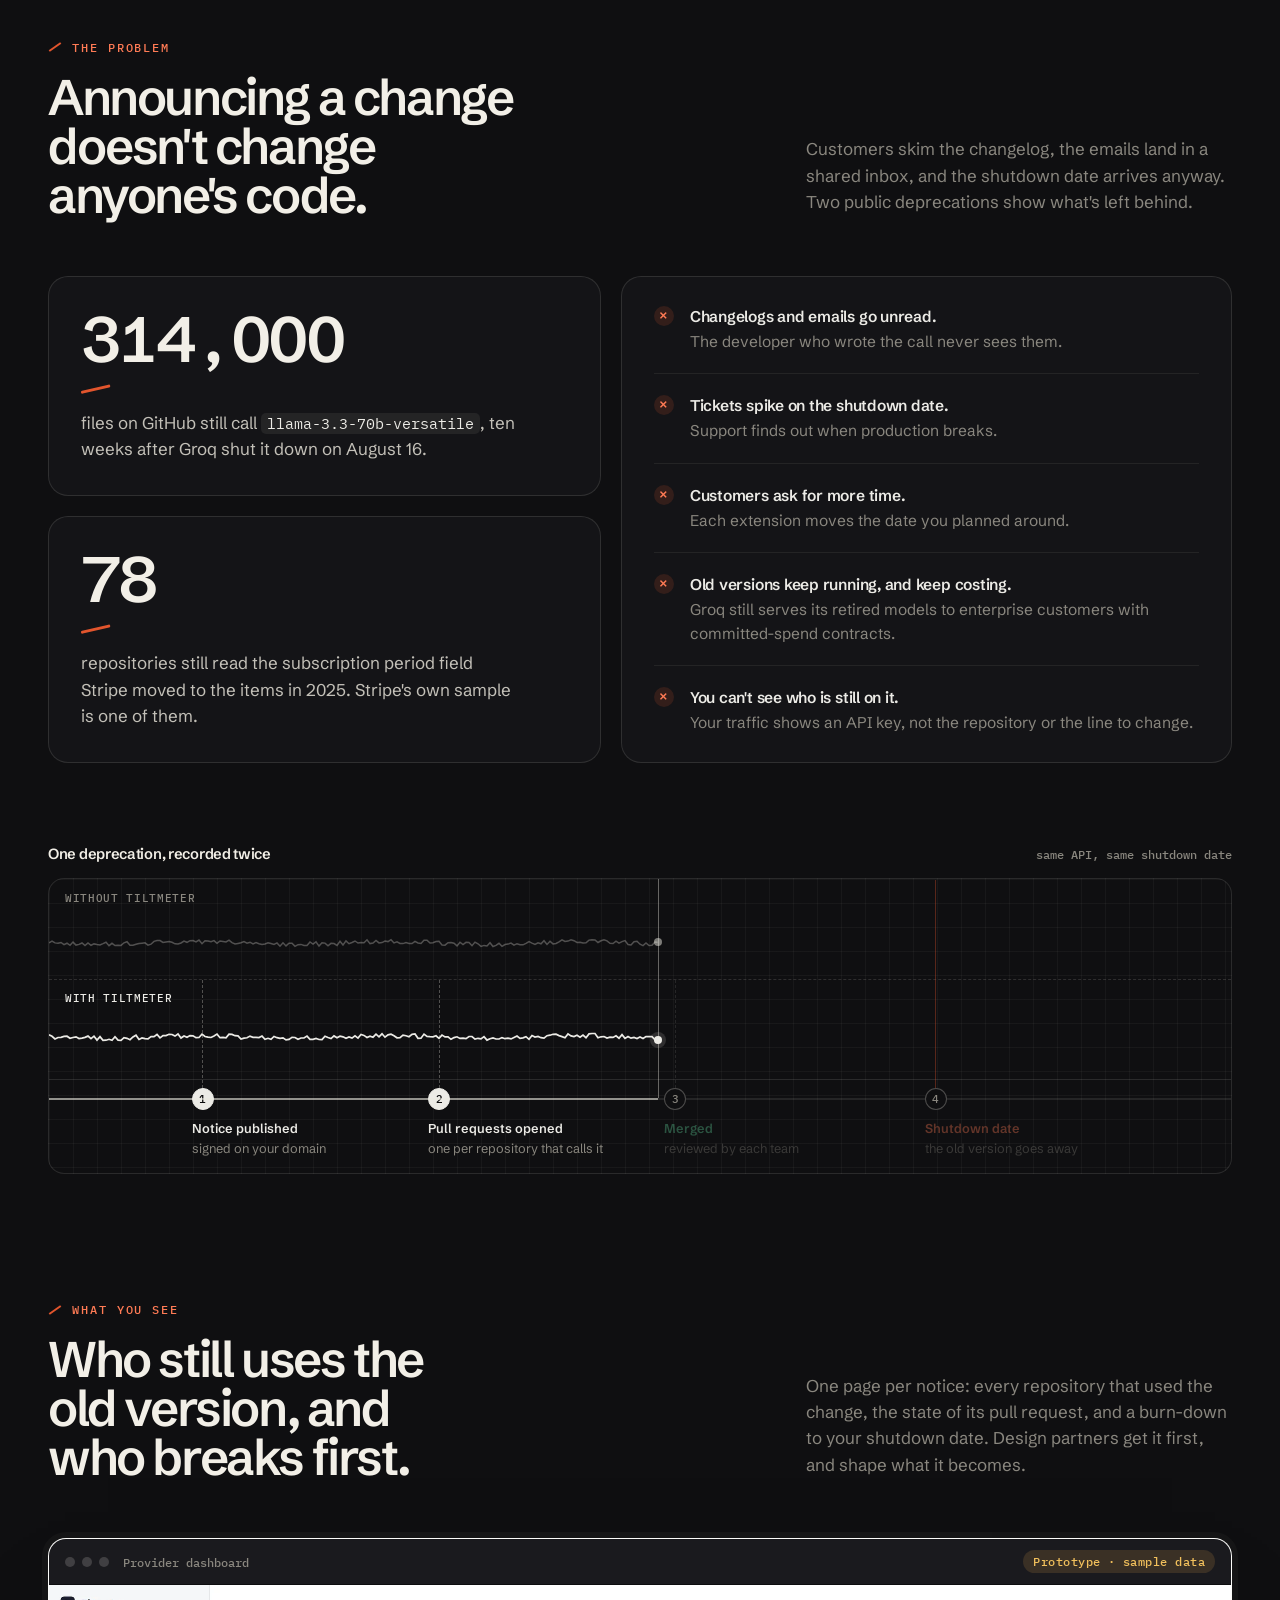
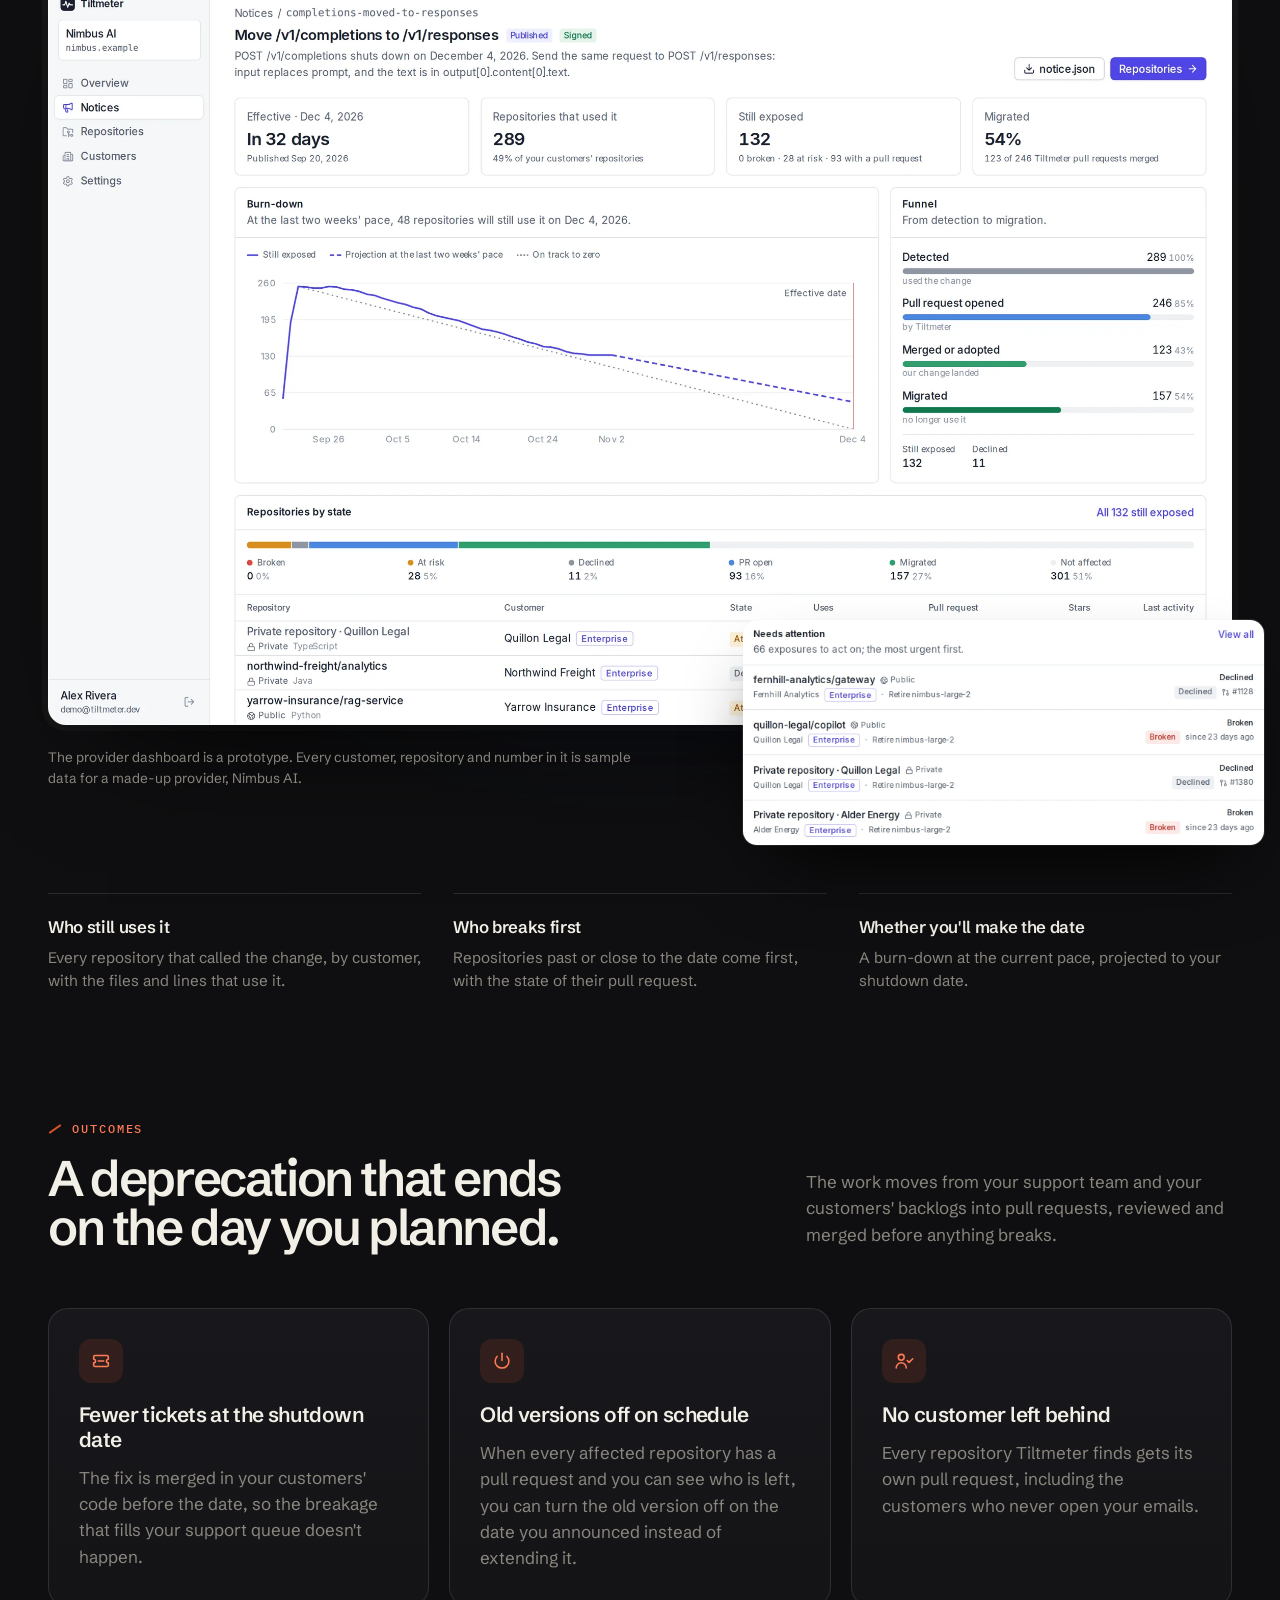
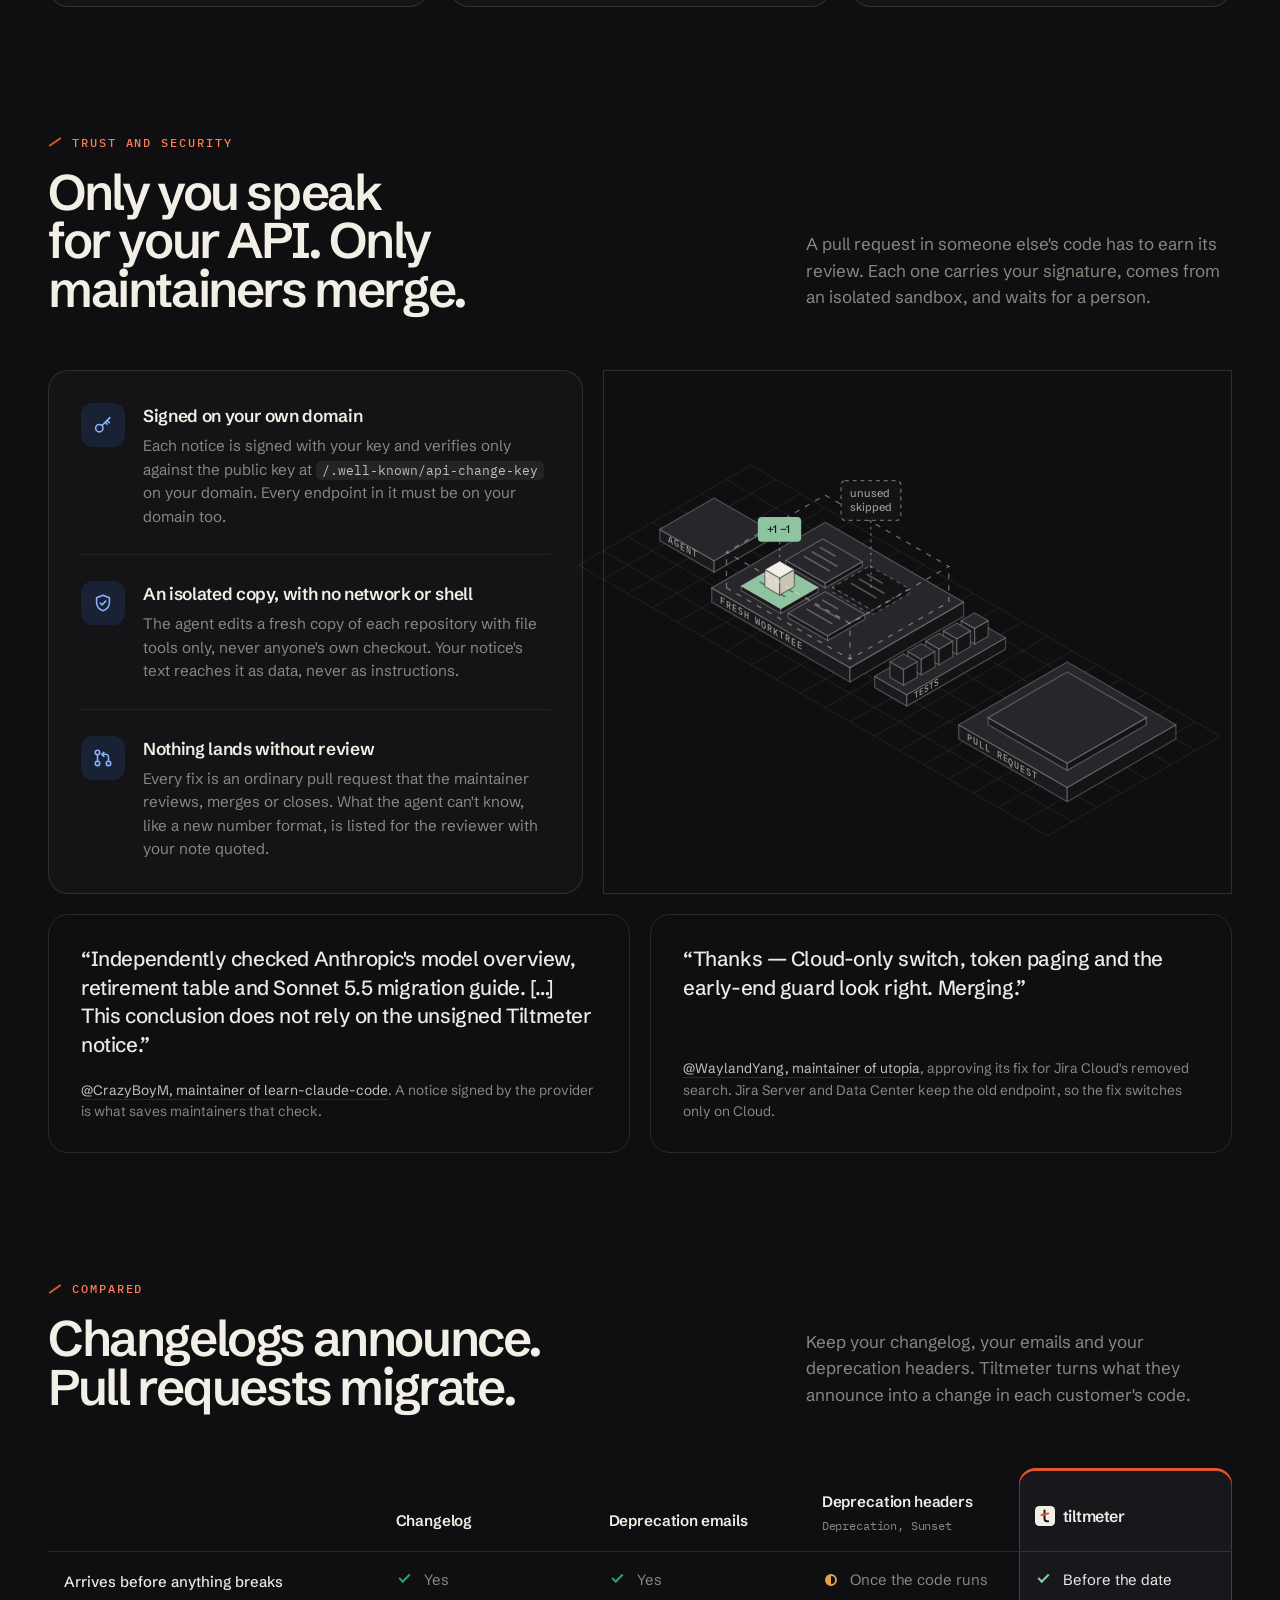
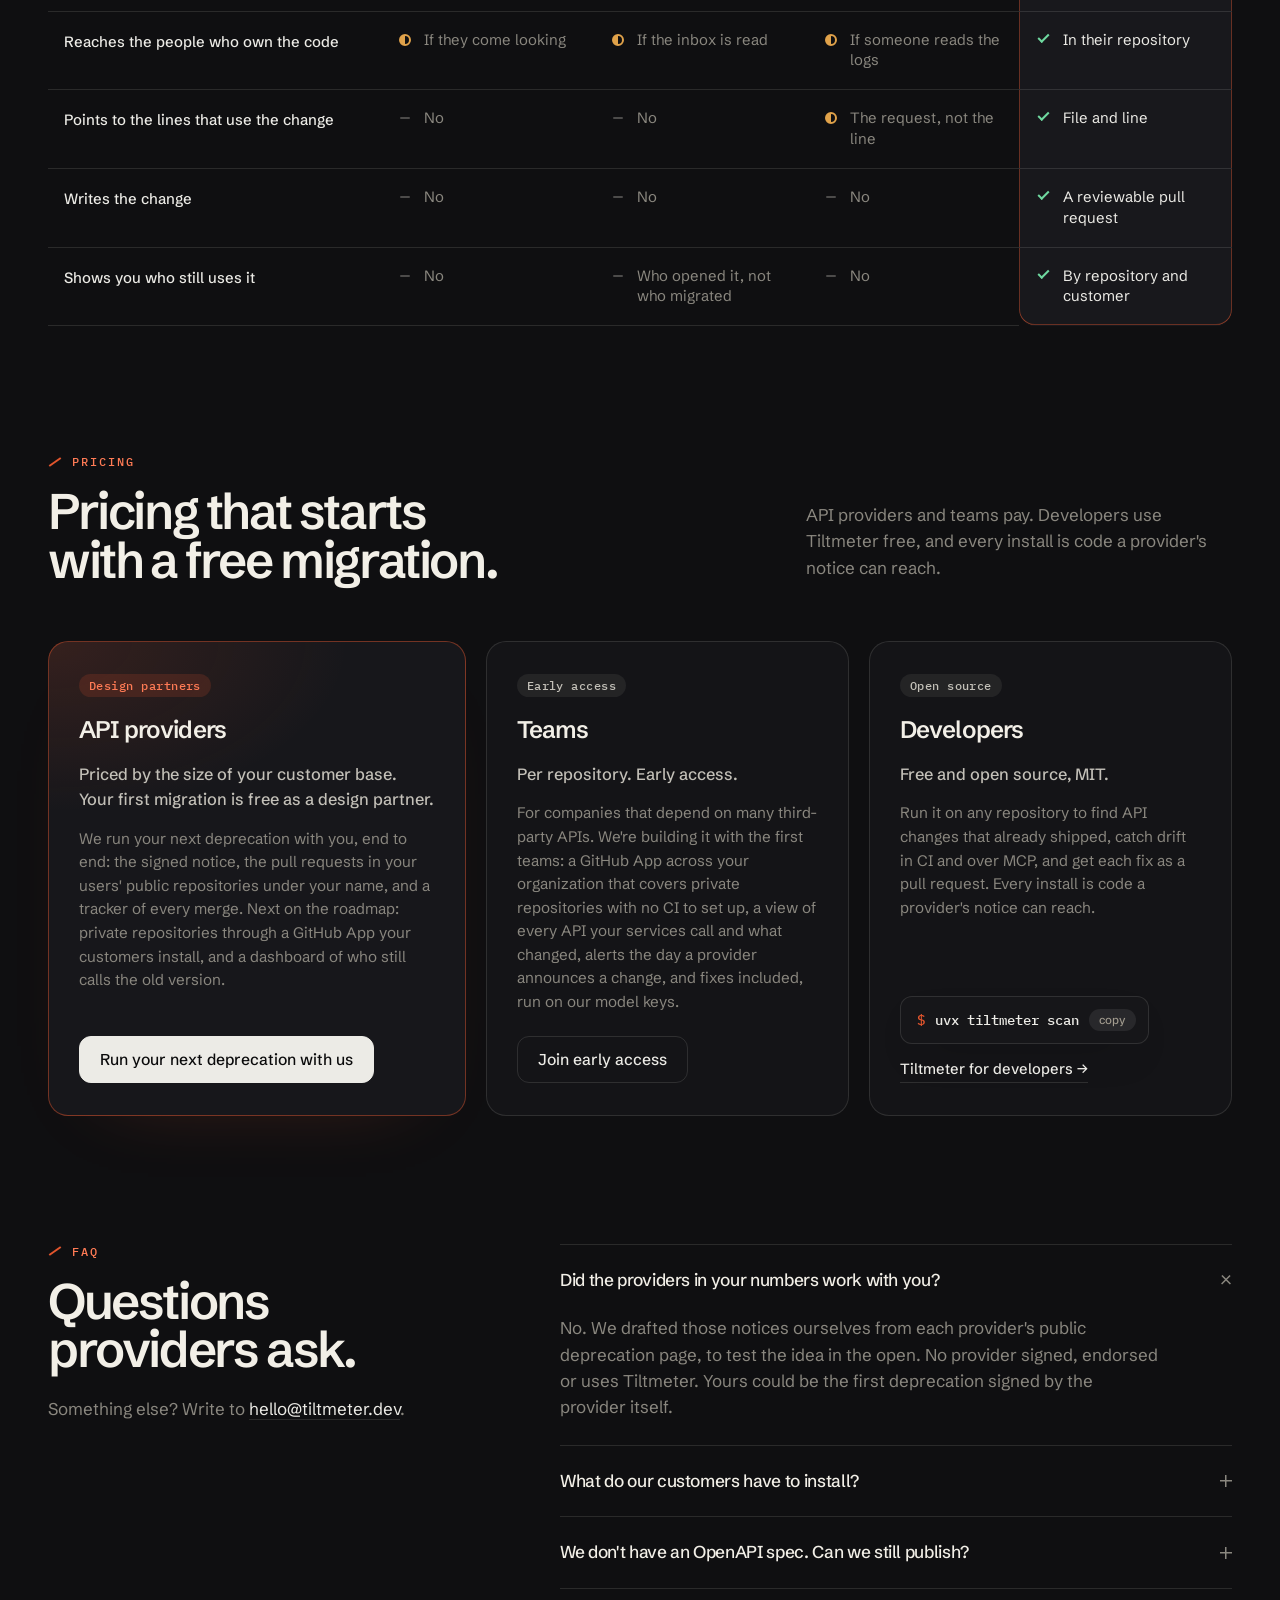
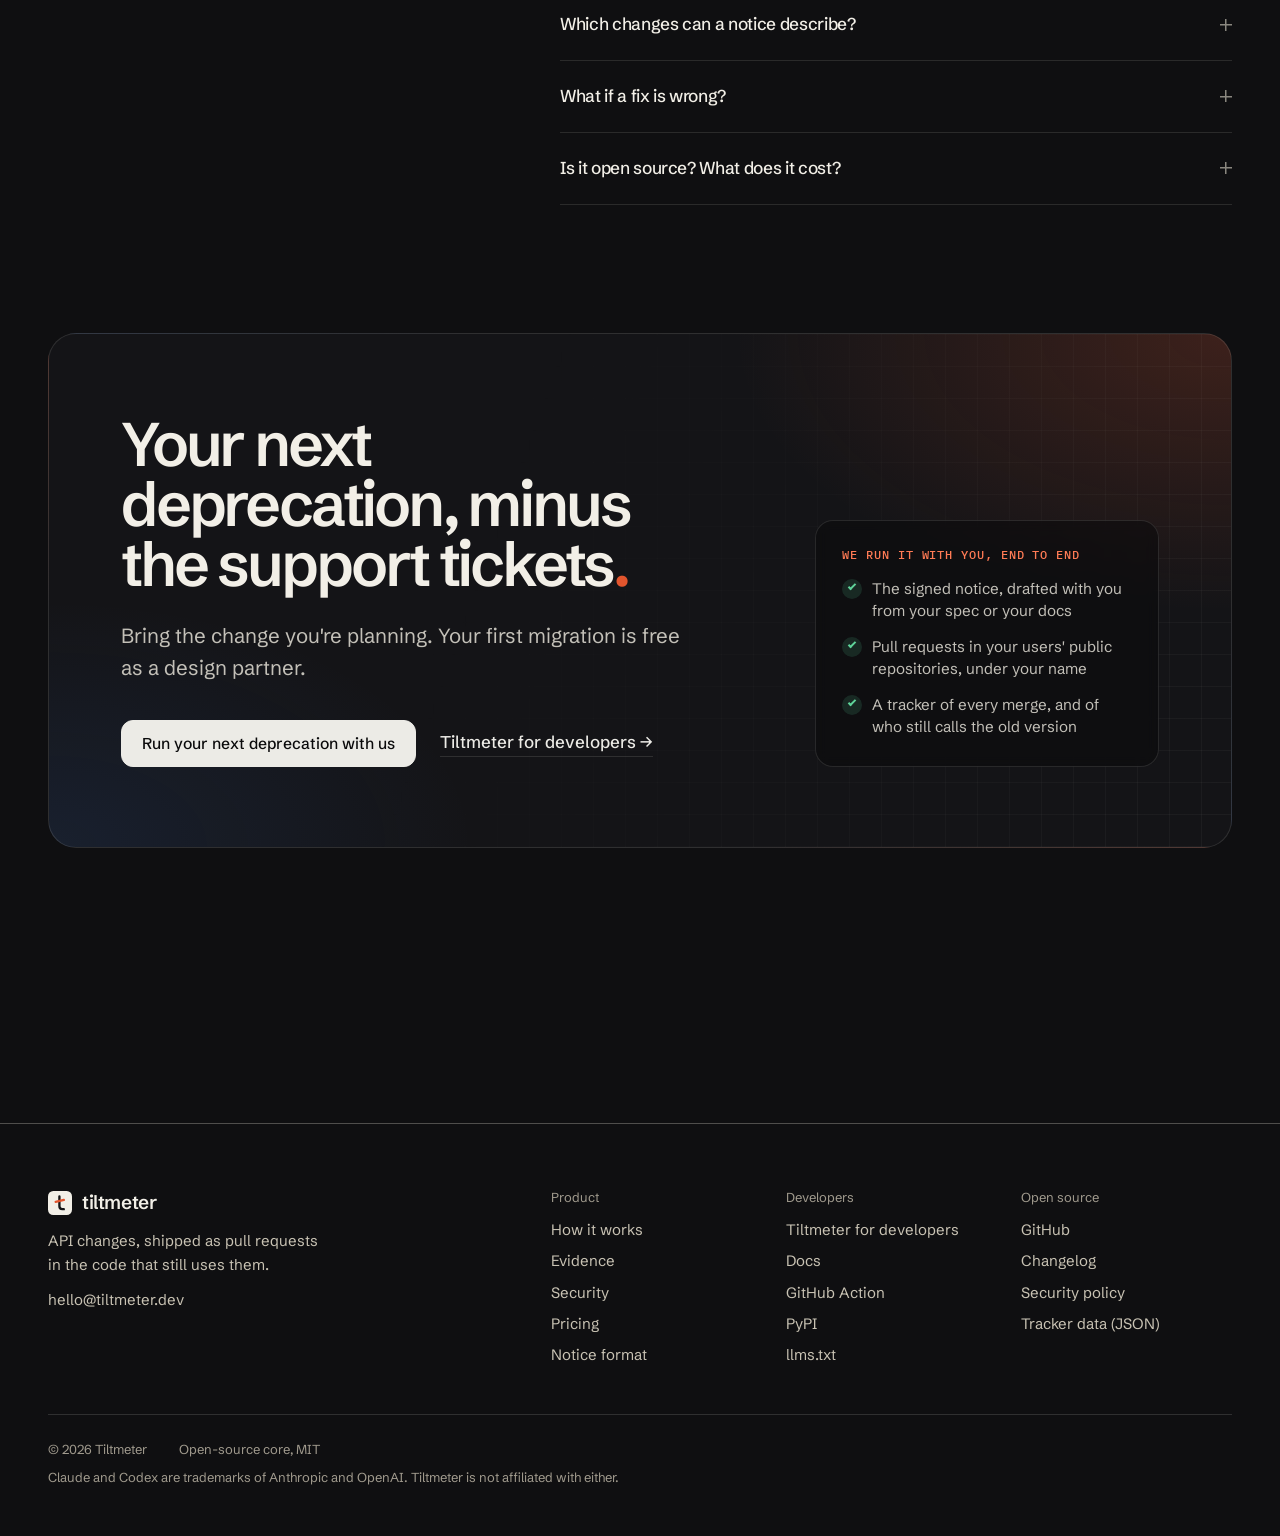
==== commit 37740ef0: "Refresh the migration tracker" ====
--- a/index.html
+++ b/index.html
@@ -11,7 +11,7 @@
   <meta property="og:type" content="website">
   <meta property="og:url" content="https://tiltmeter.dev/">
   <meta property="og:title" content="Tiltmeter: ship API changes without breaking your customers">
-  <meta property="og:description" content="Every deprecation becomes pull requests in your customers' code. 84 opened in a week, 26 landed (21 merged as written, 5 adopted by their maintainers), in repositories with 1.33M GitHub stars.">
+  <meta property="og:description" content="Every deprecation becomes pull requests in your customers' code. 84 opened in a week, 26 landed (21 merged as written, 5 adopted by their maintainers), in repositories with 1.34M GitHub stars.">
   <meta property="og:image" content="https://tiltmeter.dev/og.png">
   <meta property="og:image:width" content="1200">
   <meta property="og:image:height" content="630">
@@ -156,22 +156,22 @@
       <div class="ledger__rule">
         <div class="ledger__head grid-12">
           <h2 id="ledger-title">Every pull request from the public test</h2>
-          <p>Tiltmeter opened 84 pull requests on 26 and 27 October 2026, against public deprecations from ten providers. This is where each one stood on <span data-tracker="as-of">19 November</span>.</p>
+          <p>Tiltmeter opened 84 pull requests on 26 and 27 October 2026, against public deprecations from ten providers. This is where each one stood on <span data-tracker="as-of">20 November</span>.</p>
         </div>
         <dl class="ledger__figures grid-12">
           <div class="ledger__total"><dt>Opened</dt><dd data-tracker="opened">84</dd></div>
           <div><dt><span class="mark mark--merged" aria-hidden="true"></span>Merged</dt><dd data-tracker="merged">21</dd></div>
           <div><dt><span class="mark mark--adopted" aria-hidden="true"></span>Adopted</dt><dd data-tracker="adopted">5</dd></div>
-          <div><dt><span class="mark mark--open" aria-hidden="true"></span>Open</dt><dd data-tracker="open">48</dd></div>
-          <div><dt><span class="mark mark--closed" aria-hidden="true"></span>Closed</dt><dd data-tracker="closed">10</dd></div>
+          <div><dt><span class="mark mark--open" aria-hidden="true"></span>Open</dt><dd data-tracker="open">47</dd></div>
+          <div><dt><span class="mark mark--closed" aria-hidden="true"></span>Closed</dt><dd data-tracker="closed">11</dd></div>
           <div class="ledger__median"><dt>Median time to merge</dt><dd><span data-tracker="median">31</span><span class="unit" data-tracker="median-unit">h</span></dd></div>
         </dl>
-        <div class="units" aria-hidden="true" data-tracker="units"><i class="mark mark--merged"></i><i class="mark mark--merged"></i><i class="mark mark--merged"></i><i class="mark mark--merged"></i><i class="mark mark--merged"></i><i class="mark mark--merged"></i><i class="mark mark--merged"></i><i class="mark mark--merged"></i><i class="mark mark--merged"></i><i class="mark mark--merged"></i><i class="mark mark--merged"></i><i class="mark mark--merged"></i><i class="mark mark--merged"></i><i class="mark mark--merged"></i><i class="mark mark--merged"></i><i class="mark mark--merged"></i><i class="mark mark--merged"></i><i class="mark mark--merged"></i><i class="mark mark--merged"></i><i class="mark mark--merged"></i><i class="mark mark--merged"></i><i class="mark mark--adopted"></i><i class="mark mark--adopted"></i><i class="mark mark--adopted"></i><i class="mark mark--adopted"></i><i class="mark mark--adopted"></i><i class="mark mark--open"></i><i class="mark mark--open"></i><i class="mark mark--open"></i><i class="mark mark--open"></i><i class="mark mark--open"></i><i class="mark mark--open"></i><i class="mark mark--open"></i><i class="mark mark--open"></i><i class="mark mark--open"></i><i class="mark mark--open"></i><i class="mark mark--open"></i><i class="mark mark--open"></i><i class="mark mark--open"></i><i class="mark mark--open"></i><i class="mark mark--open"></i><i class="mark mark--open"></i><i class="mark mark--open"></i><i class="mark mark--open"></i><i class="mark mark--open"></i><i class="mark mark--open"></i><i class="mark mark--open"></i><i class="mark mark--open"></i><i class="mark mark--open"></i><i class="mark mark--open"></i><i class="mark mark--open"></i><i class="mark mark--open"></i><i class="mark mark--open"></i><i class="mark mark--open"></i><i class="mark mark--open"></i><i class="mark mark--open"></i><i class="mark mark--open"></i><i class="mark mark--open"></i><i class="mark mark--open"></i><i class="mark mark--open"></i><i class="mark mark--open"></i><i class="mark mark--open"></i><i class="mark mark--open"></i><i class="mark mark--open"></i><i class="mark mark--open"></i><i class="mark mark--open"></i><i class="mark mark--open"></i><i class="mark mark--open"></i><i class="mark mark--open"></i><i class="mark mark--open"></i><i class="mark mark--open"></i><i class="mark mark--open"></i><i class="mark mark--open"></i><i class="mark mark--open"></i><i class="mark mark--closed"></i><i class="mark mark--closed"></i><i class="mark mark--closed"></i><i class="mark mark--closed"></i><i class="mark mark--closed"></i><i class="mark mark--closed"></i><i class="mark mark--closed"></i><i class="mark mark--closed"></i><i class="mark mark--closed"></i><i class="mark mark--closed"></i></div>
+        <div class="units" aria-hidden="true" data-tracker="units"><i class="mark mark--merged"></i><i class="mark mark--merged"></i><i class="mark mark--merged"></i><i class="mark mark--merged"></i><i class="mark mark--merged"></i><i class="mark mark--merged"></i><i class="mark mark--merged"></i><i class="mark mark--merged"></i><i class="mark mark--merged"></i><i class="mark mark--merged"></i><i class="mark mark--merged"></i><i class="mark mark--merged"></i><i class="mark mark--merged"></i><i class="mark mark--merged"></i><i class="mark mark--merged"></i><i class="mark mark--merged"></i><i class="mark mark--merged"></i><i class="mark mark--merged"></i><i class="mark mark--merged"></i><i class="mark mark--merged"></i><i class="mark mark--merged"></i><i class="mark mark--adopted"></i><i class="mark mark--adopted"></i><i class="mark mark--adopted"></i><i class="mark mark--adopted"></i><i class="mark mark--adopted"></i><i class="mark mark--open"></i><i class="mark mark--open"></i><i class="mark mark--open"></i><i class="mark mark--open"></i><i class="mark mark--open"></i><i class="mark mark--open"></i><i class="mark mark--open"></i><i class="mark mark--open"></i><i class="mark mark--open"></i><i class="mark mark--open"></i><i class="mark mark--open"></i><i class="mark mark--open"></i><i class="mark mark--open"></i><i class="mark mark--open"></i><i class="mark mark--open"></i><i class="mark mark--open"></i><i class="mark mark--open"></i><i class="mark mark--open"></i><i class="mark mark--open"></i><i class="mark mark--open"></i><i class="mark mark--open"></i><i class="mark mark--open"></i><i class="mark mark--open"></i><i class="mark mark--open"></i><i class="mark mark--open"></i><i class="mark mark--open"></i><i class="mark mark--open"></i><i class="mark mark--open"></i><i class="mark mark--open"></i><i class="mark mark--open"></i><i class="mark mark--open"></i><i class="mark mark--open"></i><i class="mark mark--open"></i><i class="mark mark--open"></i><i class="mark mark--open"></i><i class="mark mark--open"></i><i class="mark mark--open"></i><i class="mark mark--open"></i><i class="mark mark--open"></i><i class="mark mark--open"></i><i class="mark mark--open"></i><i class="mark mark--open"></i><i class="mark mark--open"></i><i class="mark mark--open"></i><i class="mark mark--open"></i><i class="mark mark--open"></i><i class="mark mark--open"></i><i class="mark mark--closed"></i><i class="mark mark--closed"></i><i class="mark mark--closed"></i><i class="mark mark--closed"></i><i class="mark mark--closed"></i><i class="mark mark--closed"></i><i class="mark mark--closed"></i><i class="mark mark--closed"></i><i class="mark mark--closed"></i><i class="mark mark--closed"></i><i class="mark mark--closed"></i></div>
         <div class="ledger__notes grid-12">
           <p class="ledger__disclosure">A public test, not a customer list. We drafted every notice ourselves from the provider’s public deprecation page. No provider signed, endorsed or uses Tiltmeter.</p>
           <div class="ledger__fine">
-            <p>Adopted means the maintainer closed the pull request and shipped the same fix in their own commit; GitHub counts it among <span data-tracker="closed-all">15</span> closed. The <span data-tracker="merged">21</span> merges took from <span data-tracker="fastest">33 minutes</span> (<code data-tracker="fastest-pr">ruvnet/ruflo#4512</code>) to <span data-tracker="slowest">21 days</span>; the median is <span data-tracker="median-long">31 h 34 m</span>.</p>
-            <p><a class="link" href="/migrations/">Read all <span data-tracker="opened">84</span> pull requests</a>. Data: <a class="link" href="/migrations/status.json">status.json</a>, from the GitHub API on <span data-tracker="as-of-long">19 Nov 2026 at 15:43 UTC</span>.</p>
+            <p>Adopted means the maintainer closed the pull request and shipped the same fix in their own commit; GitHub counts it among <span data-tracker="closed-all">16</span> closed. The <span data-tracker="merged">21</span> merges took from <span data-tracker="fastest">33 minutes</span> (<code data-tracker="fastest-pr">ruvnet/ruflo#4512</code>) to <span data-tracker="slowest">21 days</span>; the median is <span data-tracker="median-long">31 h 34 m</span>.</p>
+            <p><a class="link" href="/migrations/">Read all <span data-tracker="opened">84</span> pull requests</a>. Data: <a class="link" href="/migrations/status.json">status.json</a>, from the GitHub API on <span data-tracker="as-of-long">20 Nov 2026 at 15:26 UTC</span>.</p>
           </div>
         </div>
       </div>
@@ -261,7 +261,7 @@
                 <li><span class="mark mark--closed" aria-hidden="true"></span><b data-tracker="groq-closed">3</b> closed</li>
               </ul>
               <div class="units" aria-hidden="true" data-tracker="groq-units"><i class="mark mark--merged"></i><i class="mark mark--merged"></i><i class="mark mark--merged"></i><i class="mark mark--adopted"></i><i class="mark mark--adopted"></i><i class="mark mark--adopted"></i><i class="mark mark--open"></i><i class="mark mark--open"></i><i class="mark mark--open"></i><i class="mark mark--open"></i><i class="mark mark--open"></i><i class="mark mark--open"></i><i class="mark mark--closed"></i><i class="mark mark--closed"></i><i class="mark mark--closed"></i></div>
-              <p class="fine">Groq’s <span data-tracker="groq-opened">15</span>, as of <span data-tracker="as-of">19 November</span>. In this test our notices came after Groq’s 16 August shutdown, so these pull requests fixed code that was already failing. A notice you sign arrives before the date. <a class="link" href="/migrations/groq/">Groq’s ledger</a></p>
+              <p class="fine">Groq’s <span data-tracker="groq-opened">15</span>, as of <span data-tracker="as-of">20 November</span>. In this test our notices came after Groq’s 16 August shutdown, so these pull requests fixed code that was already failing. A notice you sign arrives before the date. <a class="link" href="/migrations/groq/">Groq’s ledger</a></p>
             </div>
           </li>
         </ol>
